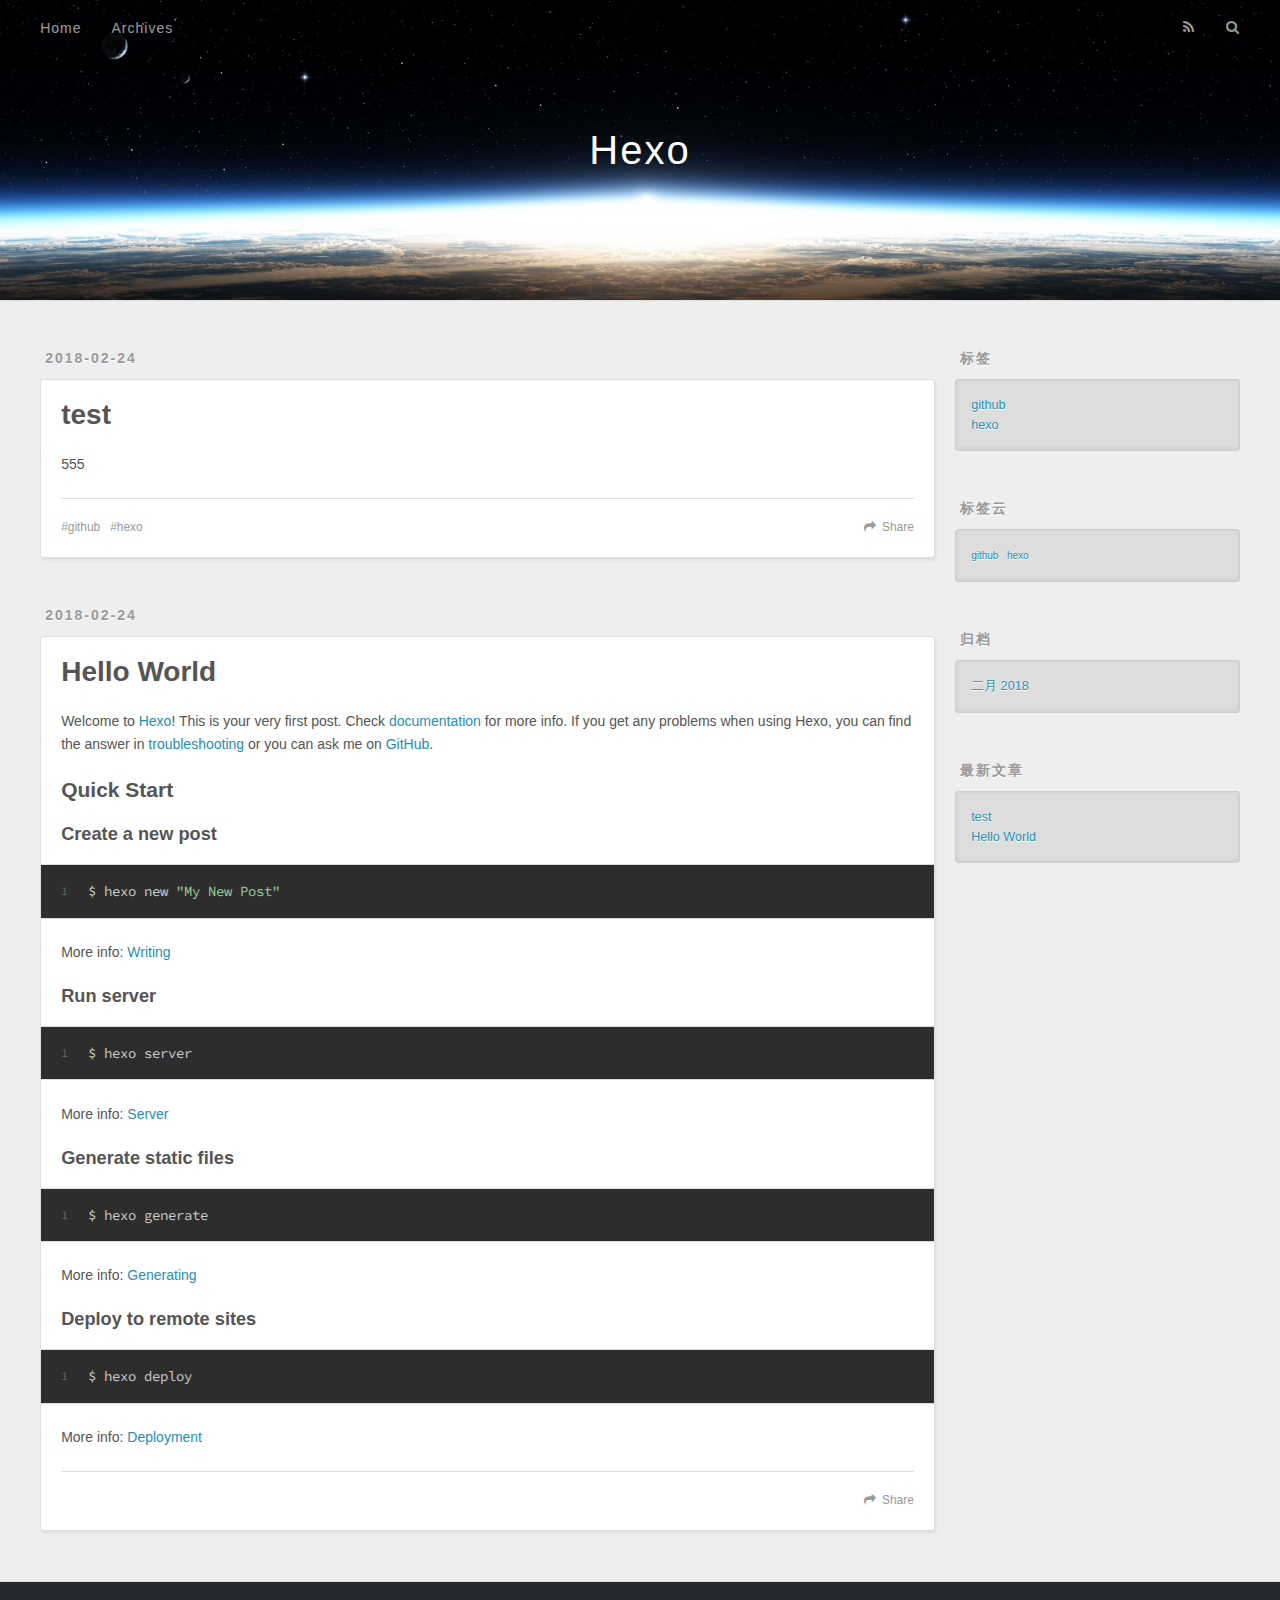
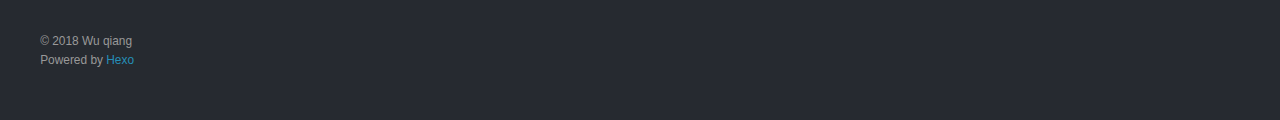
==== index.html @ 6f3f3015 "Site updated: 2018-02-26 10:10:07" ====
<!DOCTYPE html>
<html>
<head>
  <meta charset="utf-8">
  

  
  <title>Hexo</title>
  <meta name="viewport" content="width=device-width, initial-scale=1, maximum-scale=1">
  <meta property="og:type" content="website">
<meta property="og:title" content="Hexo">
<meta property="og:url" content="http://yoursite.com/index.html">
<meta property="og:site_name" content="Hexo">
<meta property="og:locale" content="zh-CN">
<meta name="twitter:card" content="summary">
<meta name="twitter:title" content="Hexo">
  
    <link rel="alternate" href="/atom.xml" title="Hexo" type="application/atom+xml">
  
  
    <link rel="icon" href="/favicon.png">
  
  
    <link href="//fonts.googleapis.com/css?family=Source+Code+Pro" rel="stylesheet" type="text/css">
  
  <link rel="stylesheet" href="/css/style.css">
</head>

<body>
  <div id="container">
    <div id="wrap">
      <header id="header">
  <div id="banner"></div>
  <div id="header-outer" class="outer">
    <div id="header-title" class="inner">
      <h1 id="logo-wrap">
        <a href="/" id="logo">Hexo</a>
      </h1>
      
    </div>
    <div id="header-inner" class="inner">
      <nav id="main-nav">
        <a id="main-nav-toggle" class="nav-icon"></a>
        
          <a class="main-nav-link" href="/">Home</a>
        
          <a class="main-nav-link" href="/archives">Archives</a>
        
      </nav>
      <nav id="sub-nav">
        
          <a id="nav-rss-link" class="nav-icon" href="/atom.xml" title="RSS Feed"></a>
        
        <a id="nav-search-btn" class="nav-icon" title="搜索"></a>
      </nav>
      <div id="search-form-wrap">
        <form action="//google.com/search" method="get" accept-charset="UTF-8" class="search-form"><input type="search" name="q" class="search-form-input" placeholder="Search"><button type="submit" class="search-form-submit">&#xF002;</button><input type="hidden" name="sitesearch" value="http://yoursite.com"></form>
      </div>
    </div>
  </div>
</header>
      <div class="outer">
        <section id="main">
  
    <article id="post-test" class="article article-type-post" itemscope itemprop="blogPost">
  <div class="article-meta">
    <a href="/2018/02/24/test/" class="article-date">
  <time datetime="2018-02-24T09:45:23.000Z" itemprop="datePublished">2018-02-24</time>
</a>
    
  </div>
  <div class="article-inner">
    
    
      <header class="article-header">
        
  
    <h1 itemprop="name">
      <a class="article-title" href="/2018/02/24/test/">test</a>
    </h1>
  

      </header>
    
    <div class="article-entry" itemprop="articleBody">
      
        <p>555</p>

      
    </div>
    <footer class="article-footer">
      <a data-url="http://yoursite.com/2018/02/24/test/" data-id="cje3l4twj0000wguk5m5tinfo" class="article-share-link">Share</a>
      
      
  <ul class="article-tag-list"><li class="article-tag-list-item"><a class="article-tag-list-link" href="/tags/github/">github</a></li><li class="article-tag-list-item"><a class="article-tag-list-link" href="/tags/hexo/">hexo</a></li></ul>

    </footer>
  </div>
  
</article>


  
    <article id="post-hello-world" class="article article-type-post" itemscope itemprop="blogPost">
  <div class="article-meta">
    <a href="/2018/02/24/hello-world/" class="article-date">
  <time datetime="2018-02-24T09:11:21.927Z" itemprop="datePublished">2018-02-24</time>
</a>
    
  </div>
  <div class="article-inner">
    
    
      <header class="article-header">
        
  
    <h1 itemprop="name">
      <a class="article-title" href="/2018/02/24/hello-world/">Hello World</a>
    </h1>
  

      </header>
    
    <div class="article-entry" itemprop="articleBody">
      
        <p>Welcome to <a href="https://hexo.io/" target="_blank" rel="noopener">Hexo</a>! This is your very first post. Check <a href="https://hexo.io/docs/" target="_blank" rel="noopener">documentation</a> for more info. If you get any problems when using Hexo, you can find the answer in <a href="https://hexo.io/docs/troubleshooting.html" target="_blank" rel="noopener">troubleshooting</a> or you can ask me on <a href="https://github.com/hexojs/hexo/issues" target="_blank" rel="noopener">GitHub</a>.</p>
<h2 id="Quick-Start"><a href="#Quick-Start" class="headerlink" title="Quick Start"></a>Quick Start</h2><h3 id="Create-a-new-post"><a href="#Create-a-new-post" class="headerlink" title="Create a new post"></a>Create a new post</h3><figure class="highlight bash"><table><tr><td class="gutter"><pre><span class="line">1</span><br></pre></td><td class="code"><pre><span class="line">$ hexo new <span class="string">"My New Post"</span></span><br></pre></td></tr></table></figure>
<p>More info: <a href="https://hexo.io/docs/writing.html" target="_blank" rel="noopener">Writing</a></p>
<h3 id="Run-server"><a href="#Run-server" class="headerlink" title="Run server"></a>Run server</h3><figure class="highlight bash"><table><tr><td class="gutter"><pre><span class="line">1</span><br></pre></td><td class="code"><pre><span class="line">$ hexo server</span><br></pre></td></tr></table></figure>
<p>More info: <a href="https://hexo.io/docs/server.html" target="_blank" rel="noopener">Server</a></p>
<h3 id="Generate-static-files"><a href="#Generate-static-files" class="headerlink" title="Generate static files"></a>Generate static files</h3><figure class="highlight bash"><table><tr><td class="gutter"><pre><span class="line">1</span><br></pre></td><td class="code"><pre><span class="line">$ hexo generate</span><br></pre></td></tr></table></figure>
<p>More info: <a href="https://hexo.io/docs/generating.html" target="_blank" rel="noopener">Generating</a></p>
<h3 id="Deploy-to-remote-sites"><a href="#Deploy-to-remote-sites" class="headerlink" title="Deploy to remote sites"></a>Deploy to remote sites</h3><figure class="highlight bash"><table><tr><td class="gutter"><pre><span class="line">1</span><br></pre></td><td class="code"><pre><span class="line">$ hexo deploy</span><br></pre></td></tr></table></figure>
<p>More info: <a href="https://hexo.io/docs/deployment.html" target="_blank" rel="noopener">Deployment</a></p>

      
    </div>
    <footer class="article-footer">
      <a data-url="http://yoursite.com/2018/02/24/hello-world/" data-id="cje3l4u100005wgukgxq02afs" class="article-share-link">Share</a>
      
      
    </footer>
  </div>
  
</article>


  


</section>
        
          <aside id="sidebar">
  
    

  
    
  <div class="widget-wrap">
    <h3 class="widget-title">标签</h3>
    <div class="widget">
      <ul class="tag-list"><li class="tag-list-item"><a class="tag-list-link" href="/tags/github/">github</a></li><li class="tag-list-item"><a class="tag-list-link" href="/tags/hexo/">hexo</a></li></ul>
    </div>
  </div>


  
    
  <div class="widget-wrap">
    <h3 class="widget-title">标签云</h3>
    <div class="widget tagcloud">
      <a href="/tags/github/" style="font-size: 10px;">github</a> <a href="/tags/hexo/" style="font-size: 10px;">hexo</a>
    </div>
  </div>

  
    
  <div class="widget-wrap">
    <h3 class="widget-title">归档</h3>
    <div class="widget">
      <ul class="archive-list"><li class="archive-list-item"><a class="archive-list-link" href="/archives/2018/02/">二月 2018</a></li></ul>
    </div>
  </div>


  
    
  <div class="widget-wrap">
    <h3 class="widget-title">最新文章</h3>
    <div class="widget">
      <ul>
        
          <li>
            <a href="/2018/02/24/test/">test</a>
          </li>
        
          <li>
            <a href="/2018/02/24/hello-world/">Hello World</a>
          </li>
        
      </ul>
    </div>
  </div>

  
</aside>
        
      </div>
      <footer id="footer">
  
  <div class="outer">
    <div id="footer-info" class="inner">
      &copy; 2018 Wu qiang<br>
      Powered by <a href="http://hexo.io/" target="_blank">Hexo</a>
    </div>
  </div>
</footer>
    </div>
    <nav id="mobile-nav">
  
    <a href="/" class="mobile-nav-link">Home</a>
  
    <a href="/archives" class="mobile-nav-link">Archives</a>
  
</nav>
    

<script src="//ajax.googleapis.com/ajax/libs/jquery/2.0.3/jquery.min.js"></script>


  <link rel="stylesheet" href="/fancybox/jquery.fancybox.css">
  <script src="/fancybox/jquery.fancybox.pack.js"></script>


<script src="/js/script.js"></script>



  </div>
</body>
</html>
---- css/style.css ----
body {
  width: 100%;
}
body:before,
body:after {
  content: "";
  display: table;
}
body:after {
  clear: both;
}
html,
body,
div,
span,
applet,
object,
iframe,
h1,
h2,
h3,
h4,
h5,
h6,
p,
blockquote,
pre,
a,
abbr,
acronym,
address,
big,
cite,
code,
del,
dfn,
em,
img,
ins,
kbd,
q,
s,
samp,
small,
strike,
strong,
sub,
sup,
tt,
var,
dl,
dt,
dd,
ol,
ul,
li,
fieldset,
form,
label,
legend,
table,
caption,
tbody,
tfoot,
thead,
tr,
th,
td {
  margin: 0;
  padding: 0;
  border: 0;
  outline: 0;
  font-weight: inherit;
  font-style: inherit;
  font-family: inherit;
  font-size: 100%;
  vertical-align: baseline;
}
body {
  line-height: 1;
  color: #000;
  background: #fff;
}
ol,
ul {
  list-style: none;
}
table {
  border-collapse: separate;
  border-spacing: 0;
  vertical-align: middle;
}
caption,
th,
td {
  text-align: left;
  font-weight: normal;
  vertical-align: middle;
}
a img {
  border: none;
}
input,
button {
  margin: 0;
  padding: 0;
}
input::-moz-focus-inner,
button::-moz-focus-inner {
  border: 0;
  padding: 0;
}
@font-face {
  font-family: FontAwesome;
  font-style: normal;
  font-weight: normal;
  src: url("fonts/fontawesome-webfont.eot?v=#4.0.3");
  src: url("fonts/fontawesome-webfont.eot?#iefix&v=#4.0.3") format("embedded-opentype"), url("fonts/fontawesome-webfont.woff?v=#4.0.3") format("woff"), url("fonts/fontawesome-webfont.ttf?v=#4.0.3") format("truetype"), url("fonts/fontawesome-webfont.svg#fontawesomeregular?v=#4.0.3") format("svg");
}
html,
body,
#container {
  height: 100%;
}
body {
  background: #eee;
  font: 14px -apple-system, BlinkMacSystemFont, "Segoe UI", "Roboto", "Oxygen", "Ubuntu", "Cantarell", "Fira Sans", "Droid Sans", "Helvetica Neue", sans-serif;
  -webkit-text-size-adjust: 100%;
}
.outer {
  max-width: 1220px;
  margin: 0 auto;
  padding: 0 20px;
}
.outer:before,
.outer:after {
  content: "";
  display: table;
}
.outer:after {
  clear: both;
}
.inner {
  display: inline;
  float: left;
  width: 98.33333333333333%;
  margin: 0 0.833333333333333%;
}
.left,
.alignleft {
  float: left;
}
.right,
.alignright {
  float: right;
}
.clear {
  clear: both;
}
#container {
  position: relative;
}
.mobile-nav-on {
  overflow: hidden;
}
#wrap {
  height: 100%;
  width: 100%;
  position: absolute;
  top: 0;
  left: 0;
  -webkit-transition: 0.2s ease-out;
  -moz-transition: 0.2s ease-out;
  -ms-transition: 0.2s ease-out;
  transition: 0.2s ease-out;
  z-index: 1;
  background: #eee;
}
.mobile-nav-on #wrap {
  left: 280px;
}
@media screen and (min-width: 768px) {
  #main {
    display: inline;
    float: left;
    width: 73.33333333333333%;
    margin: 0 0.833333333333333%;
  }
}
.article-date,
.article-category-link,
.archive-year,
.widget-title {
  text-decoration: none;
  text-transform: uppercase;
  letter-spacing: 2px;
  color: #999;
  margin-bottom: 1em;
  margin-left: 5px;
  line-height: 1em;
  text-shadow: 0 1px #fff;
  font-weight: bold;
}
.article-inner,
.archive-article-inner {
  background: #fff;
  -webkit-box-shadow: 1px 2px 3px #ddd;
  box-shadow: 1px 2px 3px #ddd;
  border: 1px solid #ddd;
  border-radius: 3px;
}
.article-entry h1,
.widget h1 {
  font-size: 2em;
}
.article-entry h2,
.widget h2 {
  font-size: 1.5em;
}
.article-entry h3,
.widget h3 {
  font-size: 1.3em;
}
.article-entry h4,
.widget h4 {
  font-size: 1.2em;
}
.article-entry h5,
.widget h5 {
  font-size: 1em;
}
.article-entry h6,
.widget h6 {
  font-size: 1em;
  color: #999;
}
.article-entry hr,
.widget hr {
  border: 1px dashed #ddd;
}
.article-entry strong,
.widget strong {
  font-weight: bold;
}
.article-entry em,
.widget em,
.article-entry cite,
.widget cite {
  font-style: italic;
}
.article-entry sup,
.widget sup,
.article-entry sub,
.widget sub {
  font-size: 0.75em;
  line-height: 0;
  position: relative;
  vertical-align: baseline;
}
.article-entry sup,
.widget sup {
  top: -0.5em;
}
.article-entry sub,
.widget sub {
  bottom: -0.2em;
}
.article-entry small,
.widget small {
  font-size: 0.85em;
}
.article-entry acronym,
.widget acronym,
.article-entry abbr,
.widget abbr {
  border-bottom: 1px dotted;
}
.article-entry ul,
.widget ul,
.article-entry ol,
.widget ol,
.article-entry dl,
.widget dl {
  margin: 0 20px;
  line-height: 1.6em;
}
.article-entry ul ul,
.widget ul ul,
.article-entry ol ul,
.widget ol ul,
.article-entry ul ol,
.widget ul ol,
.article-entry ol ol,
.widget ol ol {
  margin-top: 0;
  margin-bottom: 0;
}
.article-entry ul,
.widget ul {
  list-style: disc;
}
.article-entry ol,
.widget ol {
  list-style: decimal;
}
.article-entry dt,
.widget dt {
  font-weight: bold;
}
#header {
  height: 300px;
  position: relative;
  border-bottom: 1px solid #ddd;
}
#header:before,
#header:after {
  content: "";
  position: absolute;
  left: 0;
  right: 0;
  height: 40px;
}
#header:before {
  top: 0;
  background: -webkit-linear-gradient(rgba(0,0,0,0.2), transparent);
  background: -moz-linear-gradient(rgba(0,0,0,0.2), transparent);
  background: -ms-linear-gradient(rgba(0,0,0,0.2), transparent);
  background: linear-gradient(rgba(0,0,0,0.2), transparent);
}
#header:after {
  bottom: 0;
  background: -webkit-linear-gradient(transparent, rgba(0,0,0,0.2));
  background: -moz-linear-gradient(transparent, rgba(0,0,0,0.2));
  background: -ms-linear-gradient(transparent, rgba(0,0,0,0.2));
  background: linear-gradient(transparent, rgba(0,0,0,0.2));
}
#header-outer {
  height: 100%;
  position: relative;
}
#header-inner {
  position: relative;
  overflow: hidden;
}
#banner {
  position: absolute;
  top: 0;
  left: 0;
  width: 100%;
  height: 100%;
  background: url("images/banner.jpg") center #000;
  -webkit-background-size: cover;
  -moz-background-size: cover;
  background-size: cover;
  z-index: -1;
}
#header-title {
  text-align: center;
  height: 40px;
  position: absolute;
  top: 50%;
  left: 0;
  margin-top: -20px;
}
#logo,
#subtitle {
  text-decoration: none;
  color: #fff;
  font-weight: 300;
  text-shadow: 0 1px 4px rgba(0,0,0,0.3);
}
#logo {
  font-size: 40px;
  line-height: 40px;
  letter-spacing: 2px;
}
#subtitle {
  font-size: 16px;
  line-height: 16px;
  letter-spacing: 1px;
}
#subtitle-wrap {
  margin-top: 16px;
}
#main-nav {
  float: left;
  margin-left: -15px;
}
.nav-icon,
.main-nav-link {
  float: left;
  color: #fff;
  opacity: 0.6;
  text-decoration: none;
  text-shadow: 0 1px rgba(0,0,0,0.2);
  -webkit-transition: opacity 0.2s;
  -moz-transition: opacity 0.2s;
  -ms-transition: opacity 0.2s;
  transition: opacity 0.2s;
  display: block;
  padding: 20px 15px;
}
.nav-icon:hover,
.main-nav-link:hover {
  opacity: 1;
}
.nav-icon {
  font-family: FontAwesome;
  text-align: center;
  font-size: 14px;
  width: 14px;
  height: 14px;
  padding: 20px 15px;
  position: relative;
  cursor: pointer;
}
.main-nav-link {
  font-weight: 300;
  letter-spacing: 1px;
}
@media screen and (max-width: 479px) {
  .main-nav-link {
    display: none;
  }
}
#main-nav-toggle {
  display: none;
}
#main-nav-toggle:before {
  content: "\f0c9";
}
@media screen and (max-width: 479px) {
  #main-nav-toggle {
    display: block;
  }
}
#sub-nav {
  float: right;
  margin-right: -15px;
}
#nav-rss-link:before {
  content: "\f09e";
}
#nav-search-btn:before {
  content: "\f002";
}
#search-form-wrap {
  position: absolute;
  top: 15px;
  width: 150px;
  height: 30px;
  right: -150px;
  opacity: 0;
  -webkit-transition: 0.2s ease-out;
  -moz-transition: 0.2s ease-out;
  -ms-transition: 0.2s ease-out;
  transition: 0.2s ease-out;
}
#search-form-wrap.on {
  opacity: 1;
  right: 0;
}
@media screen and (max-width: 479px) {
  #search-form-wrap {
    width: 100%;
    right: -100%;
  }
}
.search-form {
  position: absolute;
  top: 0;
  left: 0;
  right: 0;
  background: #fff;
  padding: 5px 15px;
  border-radius: 15px;
  -webkit-box-shadow: 0 0 10px rgba(0,0,0,0.3);
  box-shadow: 0 0 10px rgba(0,0,0,0.3);
}
.search-form-input {
  border: none;
  background: none;
  color: #555;
  width: 100%;
  font: 13px -apple-system, BlinkMacSystemFont, "Segoe UI", "Roboto", "Oxygen", "Ubuntu", "Cantarell", "Fira Sans", "Droid Sans", "Helvetica Neue", sans-serif;
  outline: none;
}
.search-form-input::-webkit-search-results-decoration,
.search-form-input::-webkit-search-cancel-button {
  -webkit-appearance: none;
}
.search-form-submit {
  position: absolute;
  top: 50%;
  right: 10px;
  margin-top: -7px;
  font: 13px FontAwesome;
  border: none;
  background: none;
  color: #bbb;
  cursor: pointer;
}
.search-form-submit:hover,
.search-form-submit:focus {
  color: #777;
}
.article {
  margin: 50px 0;
}
.article-inner {
  overflow: hidden;
}
.article-meta:before,
.article-meta:after {
  content: "";
  display: table;
}
.article-meta:after {
  clear: both;
}
.article-date {
  float: left;
}
.article-category {
  float: left;
  line-height: 1em;
  color: #ccc;
  text-shadow: 0 1px #fff;
  margin-left: 8px;
}
.article-category:before {
  content: "\2022";
}
.article-category-link {
  margin: 0 12px 1em;
}
.article-header {
  padding: 20px 20px 0;
}
.article-title {
  text-decoration: none;
  font-size: 2em;
  font-weight: bold;
  color: #555;
  line-height: 1.1em;
  -webkit-transition: color 0.2s;
  -moz-transition: color 0.2s;
  -ms-transition: color 0.2s;
  transition: color 0.2s;
}
a.article-title:hover {
  color: #258fb8;
}
.article-entry {
  color: #555;
  padding: 0 20px;
}
.article-entry:before,
.article-entry:after {
  content: "";
  display: table;
}
.article-entry:after {
  clear: both;
}
.article-entry p,
.article-entry table {
  line-height: 1.6em;
  margin: 1.6em 0;
}
.article-entry h1,
.article-entry h2,
.article-entry h3,
.article-entry h4,
.article-entry h5,
.article-entry h6 {
  font-weight: bold;
}
.article-entry h1,
.article-entry h2,
.article-entry h3,
.article-entry h4,
.article-entry h5,
.article-entry h6 {
  line-height: 1.1em;
  margin: 1.1em 0;
}
.article-entry a {
  color: #258fb8;
  text-decoration: none;
}
.article-entry a:hover {
  text-decoration: underline;
}
.article-entry ul,
.article-entry ol,
.article-entry dl {
  margin-top: 1.6em;
  margin-bottom: 1.6em;
}
.article-entry img,
.article-entry video {
  max-width: 100%;
  height: auto;
  display: block;
  margin: auto;
}
.article-entry iframe {
  border: none;
}
.article-entry table {
  width: 100%;
  border-collapse: collapse;
  border-spacing: 0;
}
.article-entry th {
  font-weight: bold;
  border-bottom: 3px solid #ddd;
  padding-bottom: 0.5em;
}
.article-entry td {
  border-bottom: 1px solid #ddd;
  padding: 10px 0;
}
.article-entry blockquote {
  font-family: Georgia, "Times New Roman", serif;
  font-size: 1.4em;
  margin: 1.6em 20px;
  text-align: center;
}
.article-entry blockquote footer {
  font-size: 14px;
  margin: 1.6em 0;
  font-family: -apple-system, BlinkMacSystemFont, "Segoe UI", "Roboto", "Oxygen", "Ubuntu", "Cantarell", "Fira Sans", "Droid Sans", "Helvetica Neue", sans-serif;
}
.article-entry blockquote footer cite:before {
  content: "—";
  padding: 0 0.5em;
}
.article-entry .pullquote {
  text-align: left;
  width: 45%;
  margin: 0;
}
.article-entry .pullquote.left {
  margin-left: 0.5em;
  margin-right: 1em;
}
.article-entry .pullquote.right {
  margin-right: 0.5em;
  margin-left: 1em;
}
.article-entry .caption {
  color: #999;
  display: block;
  font-size: 0.9em;
  margin-top: 0.5em;
  position: relative;
  text-align: center;
}
.article-entry .video-container {
  position: relative;
  padding-top: 56.25%;
  height: 0;
  overflow: hidden;
}
.article-entry .video-container iframe,
.article-entry .video-container object,
.article-entry .video-container embed {
  position: absolute;
  top: 0;
  left: 0;
  width: 100%;
  height: 100%;
  margin-top: 0;
}
.article-more-link a {
  display: inline-block;
  line-height: 1em;
  padding: 6px 15px;
  border-radius: 15px;
  background: #eee;
  color: #999;
  text-shadow: 0 1px #fff;
  text-decoration: none;
}
.article-more-link a:hover {
  background: #258fb8;
  color: #fff;
  text-decoration: none;
  text-shadow: 0 1px #1e7293;
}
.article-footer {
  font-size: 0.85em;
  line-height: 1.6em;
  border-top: 1px solid #ddd;
  padding-top: 1.6em;
  margin: 0 20px 20px;
}
.article-footer:before,
.article-footer:after {
  content: "";
  display: table;
}
.article-footer:after {
  clear: both;
}
.article-footer a {
  color: #999;
  text-decoration: none;
}
.article-footer a:hover {
  color: #555;
}
.article-tag-list-item {
  float: left;
  margin-right: 10px;
}
.article-tag-list-link:before {
  content: "#";
}
.article-comment-link {
  float: right;
}
.article-comment-link:before {
  content: "\f075";
  font-family: FontAwesome;
  padding-right: 8px;
}
.article-share-link {
  cursor: pointer;
  float: right;
  margin-left: 20px;
}
.article-share-link:before {
  content: "\f064";
  font-family: FontAwesome;
  padding-right: 6px;
}
#article-nav {
  position: relative;
}
#article-nav:before,
#article-nav:after {
  content: "";
  display: table;
}
#article-nav:after {
  clear: both;
}
@media screen and (min-width: 768px) {
  #article-nav {
    margin: 50px 0;
  }
  #article-nav:before {
    width: 8px;
    height: 8px;
    position: absolute;
    top: 50%;
    left: 50%;
    margin-top: -4px;
    margin-left: -4px;
    content: "";
    border-radius: 50%;
    background: #ddd;
    -webkit-box-shadow: 0 1px 2px #fff;
    box-shadow: 0 1px 2px #fff;
  }
}
.article-nav-link-wrap {
  text-decoration: none;
  text-shadow: 0 1px #fff;
  color: #999;
  -webkit-box-sizing: border-box;
  -moz-box-sizing: border-box;
  box-sizing: border-box;
  margin-top: 50px;
  text-align: center;
  display: block;
}
.article-nav-link-wrap:hover {
  color: #555;
}
@media screen and (min-width: 768px) {
  .article-nav-link-wrap {
    width: 50%;
    margin-top: 0;
  }
}
@media screen and (min-width: 768px) {
  #article-nav-newer {
    float: left;
    text-align: right;
    padding-right: 20px;
  }
}
@media screen and (min-width: 768px) {
  #article-nav-older {
    float: right;
    text-align: left;
    padding-left: 20px;
  }
}
.article-nav-caption {
  text-transform: uppercase;
  letter-spacing: 2px;
  color: #ddd;
  line-height: 1em;
  font-weight: bold;
}
#article-nav-newer .article-nav-caption {
  margin-right: -2px;
}
.article-nav-title {
  font-size: 0.85em;
  line-height: 1.6em;
  margin-top: 0.5em;
}
.article-share-box {
  position: absolute;
  display: none;
  background: #fff;
  -webkit-box-shadow: 1px 2px 10px rgba(0,0,0,0.2);
  box-shadow: 1px 2px 10px rgba(0,0,0,0.2);
  border-radius: 3px;
  margin-left: -145px;
  overflow: hidden;
  z-index: 1;
}
.article-share-box.on {
  display: block;
}
.article-share-input {
  width: 100%;
  background: none;
  -webkit-box-sizing: border-box;
  -moz-box-sizing: border-box;
  box-sizing: border-box;
  font: 14px -apple-system, BlinkMacSystemFont, "Segoe UI", "Roboto", "Oxygen", "Ubuntu", "Cantarell", "Fira Sans", "Droid Sans", "Helvetica Neue", sans-serif;
  padding: 0 15px;
  color: #555;
  outline: none;
  border: 1px solid #ddd;
  border-radius: 3px 3px 0 0;
  height: 36px;
  line-height: 36px;
}
.article-share-links {
  background: #eee;
}
.article-share-links:before,
.article-share-links:after {
  content: "";
  display: table;
}
.article-share-links:after {
  clear: both;
}
.article-share-twitter,
.article-share-facebook,
.article-share-pinterest,
.article-share-google {
  width: 50px;
  height: 36px;
  display: block;
  float: left;
  position: relative;
  color: #999;
  text-shadow: 0 1px #fff;
}
.article-share-twitter:before,
.article-share-facebook:before,
.article-share-pinterest:before,
.article-share-google:before {
  font-size: 20px;
  font-family: FontAwesome;
  width: 20px;
  height: 20px;
  position: absolute;
  top: 50%;
  left: 50%;
  margin-top: -10px;
  margin-left: -10px;
  text-align: center;
}
.article-share-twitter:hover,
.article-share-facebook:hover,
.article-share-pinterest:hover,
.article-share-google:hover {
  color: #fff;
}
.article-share-twitter:before {
  content: "\f099";
}
.article-share-twitter:hover {
  background: #00aced;
  text-shadow: 0 1px #008abe;
}
.article-share-facebook:before {
  content: "\f09a";
}
.article-share-facebook:hover {
  background: #3b5998;
  text-shadow: 0 1px #2f477a;
}
.article-share-pinterest:before {
  content: "\f0d2";
}
.article-share-pinterest:hover {
  background: #cb2027;
  text-shadow: 0 1px #a21a1f;
}
.article-share-google:before {
  content: "\f0d5";
}
.article-share-google:hover {
  background: #dd4b39;
  text-shadow: 0 1px #be3221;
}
.article-gallery {
  background: #000;
  position: relative;
}
.article-gallery-photos {
  position: relative;
  overflow: hidden;
}
.article-gallery-img {
  display: none;
  max-width: 100%;
}
.article-gallery-img:first-child {
  display: block;
}
.article-gallery-img.loaded {
  position: absolute;
  display: block;
}
.article-gallery-img img {
  display: block;
  max-width: 100%;
  margin: 0 auto;
}
#comments {
  background: #fff;
  -webkit-box-shadow: 1px 2px 3px #ddd;
  box-shadow: 1px 2px 3px #ddd;
  padding: 20px;
  border: 1px solid #ddd;
  border-radius: 3px;
  margin: 50px 0;
}
#comments a {
  color: #258fb8;
}
.archives-wrap {
  margin: 50px 0;
}
.archives:before,
.archives:after {
  content: "";
  display: table;
}
.archives:after {
  clear: both;
}
.archive-year-wrap {
  margin-bottom: 1em;
}
.archives {
  -webkit-column-gap: 10px;
  -moz-column-gap: 10px;
  column-gap: 10px;
}
@media screen and (min-width: 480px) and (max-width: 767px) {
  .archives {
    -webkit-column-count: 2;
    -moz-column-count: 2;
    column-count: 2;
  }
}
@media screen and (min-width: 768px) {
  .archives {
    -webkit-column-count: 3;
    -moz-column-count: 3;
    column-count: 3;
  }
}
.archive-article {
  -webkit-column-break-inside: avoid;
  page-break-inside: avoid;
  overflow: hidden;
  break-inside: avoid-column;
}
.archive-article-inner {
  padding: 10px;
  margin-bottom: 15px;
}
.archive-article-title {
  text-decoration: none;
  font-weight: bold;
  color: #555;
  -webkit-transition: color 0.2s;
  -moz-transition: color 0.2s;
  -ms-transition: color 0.2s;
  transition: color 0.2s;
  line-height: 1.6em;
}
.archive-article-title:hover {
  color: #258fb8;
}
.archive-article-footer {
  margin-top: 1em;
}
.archive-article-date {
  color: #999;
  text-decoration: none;
  font-size: 0.85em;
  line-height: 1em;
  margin-bottom: 0.5em;
  display: block;
}
#page-nav {
  margin: 50px auto;
  background: #fff;
  -webkit-box-shadow: 1px 2px 3px #ddd;
  box-shadow: 1px 2px 3px #ddd;
  border: 1px solid #ddd;
  border-radius: 3px;
  text-align: center;
  color: #999;
  overflow: hidden;
}
#page-nav:before,
#page-nav:after {
  content: "";
  display: table;
}
#page-nav:after {
  clear: both;
}
#page-nav a,
#page-nav span {
  padding: 10px 20px;
  line-height: 1;
  height: 2ex;
}
#page-nav a {
  color: #999;
  text-decoration: none;
}
#page-nav a:hover {
  background: #999;
  color: #fff;
}
#page-nav .prev {
  float: left;
}
#page-nav .next {
  float: right;
}
#page-nav .page-number {
  display: inline-block;
}
@media screen and (max-width: 479px) {
  #page-nav .page-number {
    display: none;
  }
}
#page-nav .current {
  color: #555;
  font-weight: bold;
}
#page-nav .space {
  color: #ddd;
}
#footer {
  background: #262a30;
  padding: 50px 0;
  border-top: 1px solid #ddd;
  color: #999;
}
#footer a {
  color: #258fb8;
  text-decoration: none;
}
#footer a:hover {
  text-decoration: underline;
}
#footer-info {
  line-height: 1.6em;
  font-size: 0.85em;
}
.article-entry pre,
.article-entry .highlight {
  background: #2d2d2d;
  margin: 0 -20px;
  padding: 15px 20px;
  border-style: solid;
  border-color: #ddd;
  border-width: 1px 0;
  overflow: auto;
  color: #ccc;
  line-height: 22.400000000000002px;
}
.article-entry .highlight .gutter pre,
.article-entry .gist .gist-file .gist-data .line-numbers {
  color: #666;
  font-size: 0.85em;
}
.article-entry pre,
.article-entry code {
  font-family: "Source Code Pro", Consolas, Monaco, Menlo, Consolas, monospace;
}
.article-entry code {
  background: #eee;
  text-shadow: 0 1px #fff;
  padding: 0 0.3em;
}
.article-entry pre code {
  background: none;
  text-shadow: none;
  padding: 0;
}
.article-entry .highlight pre {
  border: none;
  margin: 0;
  padding: 0;
}
.article-entry .highlight table {
  margin: 0;
  width: auto;
}
.article-entry .highlight td {
  border: none;
  padding: 0;
}
.article-entry .highlight figcaption {
  font-size: 0.85em;
  color: #999;
  line-height: 1em;
  margin-bottom: 1em;
}
.article-entry .highlight figcaption:before,
.article-entry .highlight figcaption:after {
  content: "";
  display: table;
}
.article-entry .highlight figcaption:after {
  clear: both;
}
.article-entry .highlight figcaption a {
  float: right;
}
.article-entry .highlight .gutter pre {
  text-align: right;
  padding-right: 20px;
}
.article-entry .highlight .line {
  height: 22.400000000000002px;
}
.article-entry .highlight .line.marked {
  background: #515151;
}
.article-entry .gist {
  margin: 0 -20px;
  border-style: solid;
  border-color: #ddd;
  border-width: 1px 0;
  background: #2d2d2d;
  padding: 15px 20px 15px 0;
}
.article-entry .gist .gist-file {
  border: none;
  font-family: "Source Code Pro", Consolas, Monaco, Menlo, Consolas, monospace;
  margin: 0;
}
.article-entry .gist .gist-file .gist-data {
  background: none;
  border: none;
}
.article-entry .gist .gist-file .gist-data .line-numbers {
  background: none;
  border: none;
  padding: 0 20px 0 0;
}
.article-entry .gist .gist-file .gist-data .line-data {
  padding: 0 !important;
}
.article-entry .gist .gist-file .highlight {
  margin: 0;
  padding: 0;
  border: none;
}
.article-entry .gist .gist-file .gist-meta {
  background: #2d2d2d;
  color: #999;
  font: 0.85em -apple-system, BlinkMacSystemFont, "Segoe UI", "Roboto", "Oxygen", "Ubuntu", "Cantarell", "Fira Sans", "Droid Sans", "Helvetica Neue", sans-serif;
  text-shadow: 0 0;
  padding: 0;
  margin-top: 1em;
  margin-left: 20px;
}
.article-entry .gist .gist-file .gist-meta a {
  color: #258fb8;
  font-weight: normal;
}
.article-entry .gist .gist-file .gist-meta a:hover {
  text-decoration: underline;
}
pre .comment,
pre .title {
  color: #999;
}
pre .variable,
pre .attribute,
pre .tag,
pre .regexp,
pre .ruby .constant,
pre .xml .tag .title,
pre .xml .pi,
pre .xml .doctype,
pre .html .doctype,
pre .css .id,
pre .css .class,
pre .css .pseudo {
  color: #f2777a;
}
pre .number,
pre .preprocessor,
pre .built_in,
pre .literal,
pre .params,
pre .constant {
  color: #f99157;
}
pre .class,
pre .ruby .class .title,
pre .css .rules .attribute {
  color: #9c9;
}
pre .string,
pre .value,
pre .inheritance,
pre .header,
pre .ruby .symbol,
pre .xml .cdata {
  color: #9c9;
}
pre .css .hexcolor {
  color: #6cc;
}
pre .function,
pre .python .decorator,
pre .python .title,
pre .ruby .function .title,
pre .ruby .title .keyword,
pre .perl .sub,
pre .javascript .title,
pre .coffeescript .title {
  color: #69c;
}
pre .keyword,
pre .javascript .function {
  color: #c9c;
}
@media screen and (max-width: 479px) {
  #mobile-nav {
    position: absolute;
    top: 0;
    left: 0;
    width: 280px;
    height: 100%;
    background: #191919;
    border-right: 1px solid #fff;
  }
}
@media screen and (max-width: 479px) {
  .mobile-nav-link {
    display: block;
    color: #999;
    text-decoration: none;
    padding: 15px 20px;
    font-weight: bold;
  }
  .mobile-nav-link:hover {
    color: #fff;
  }
}
@media screen and (min-width: 768px) {
  #sidebar {
    display: inline;
    float: left;
    width: 23.333333333333332%;
    margin: 0 0.833333333333333%;
  }
}
.widget-wrap {
  margin: 50px 0;
}
.widget {
  color: #777;
  text-shadow: 0 1px #fff;
  background: #ddd;
  -webkit-box-shadow: 0 -1px 4px #ccc inset;
  box-shadow: 0 -1px 4px #ccc inset;
  border: 1px solid #ccc;
  padding: 15px;
  border-radius: 3px;
}
.widget a {
  color: #258fb8;
  text-decoration: none;
}
.widget a:hover {
  text-decoration: underline;
}
.widget ul ul,
.widget ol ul,
.widget dl ul,
.widget ul ol,
.widget ol ol,
.widget dl ol,
.widget ul dl,
.widget ol dl,
.widget dl dl {
  margin-left: 15px;
  list-style: disc;
}
.widget {
  line-height: 1.6em;
  word-wrap: break-word;
  font-size: 0.9em;
}
.widget ul,
.widget ol {
  list-style: none;
  margin: 0;
}
.widget ul ul,
.widget ol ul,
.widget ul ol,
.widget ol ol {
  margin: 0 20px;
}
.widget ul ul,
.widget ol ul {
  list-style: disc;
}
.widget ul ol,
.widget ol ol {
  list-style: decimal;
}
.category-list-count,
.tag-list-count,
.archive-list-count {
  padding-left: 5px;
  color: #999;
  font-size: 0.85em;
}
.category-list-count:before,
.tag-list-count:before,
.archive-list-count:before {
  content: "(";
}
.category-list-count:after,
.tag-list-count:after,
.archive-list-count:after {
  content: ")";
}
.tagcloud a {
  margin-right: 5px;
  display: inline-block;
}
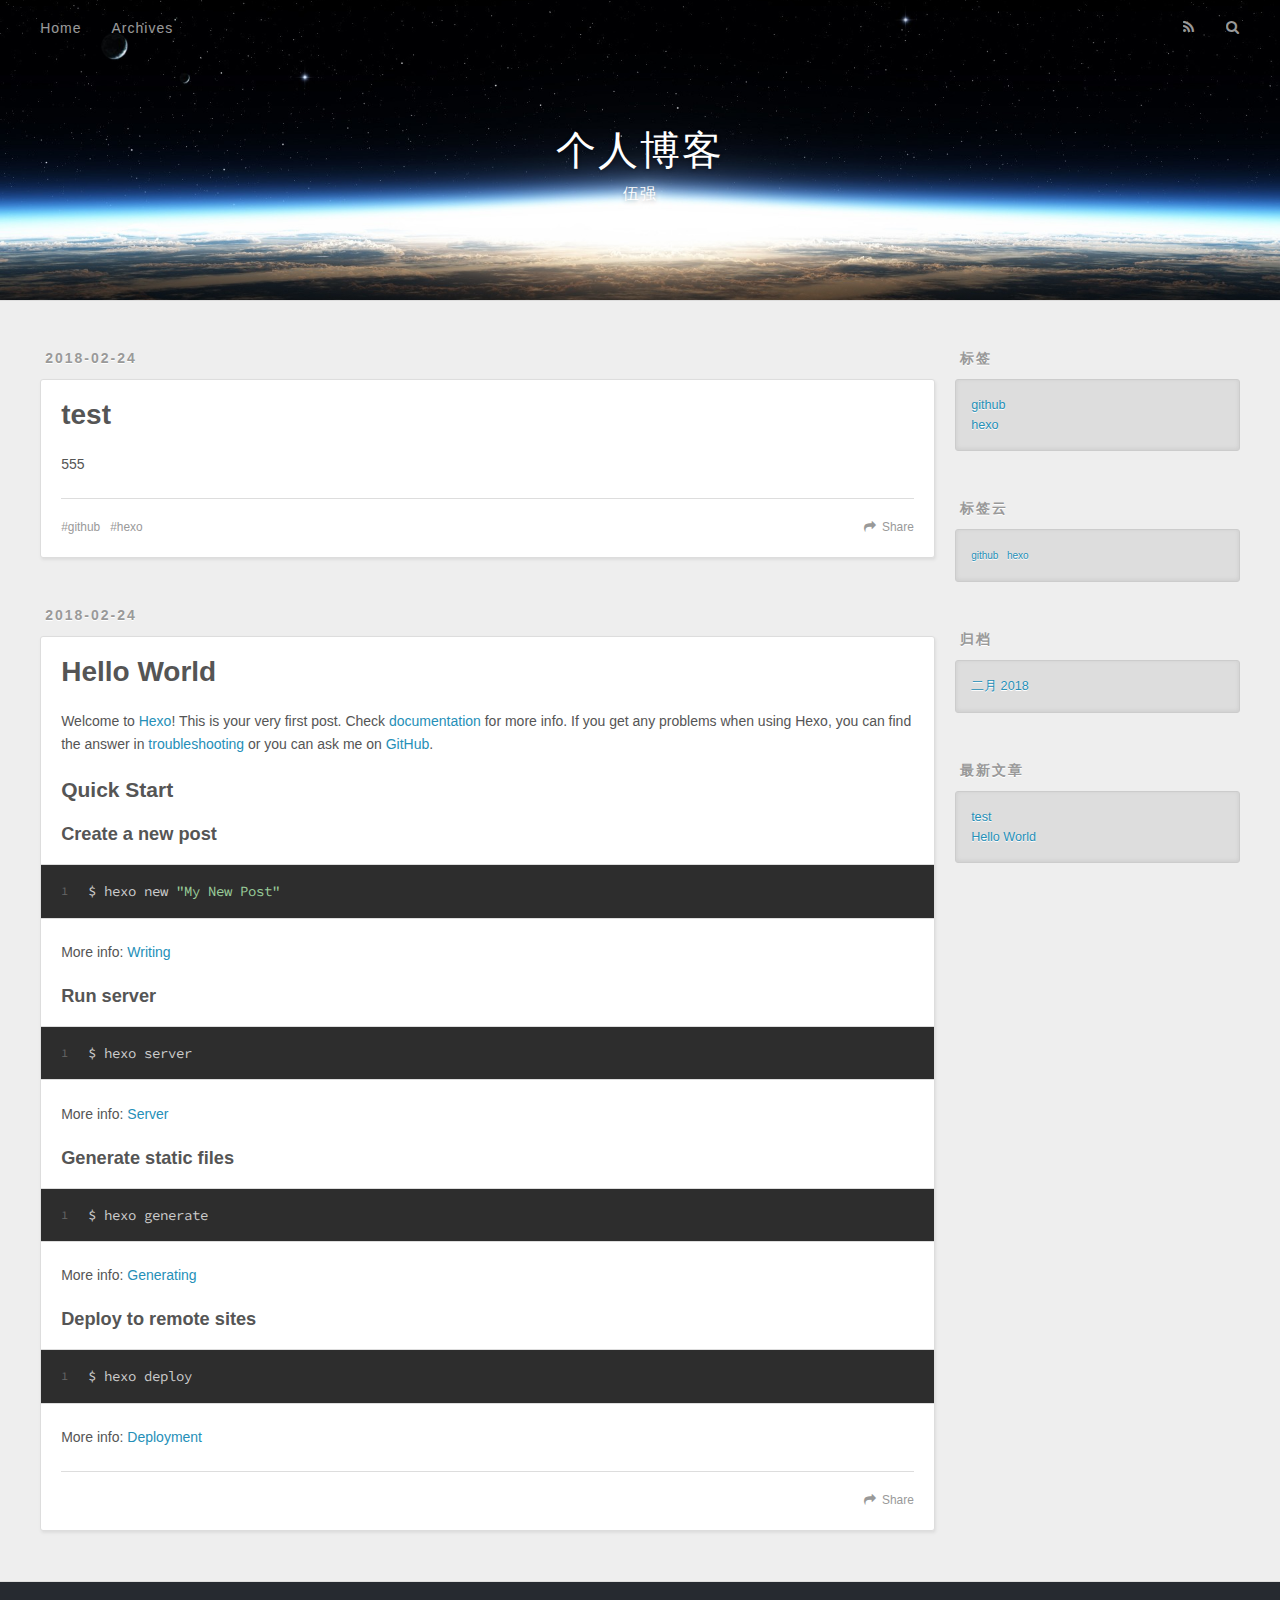
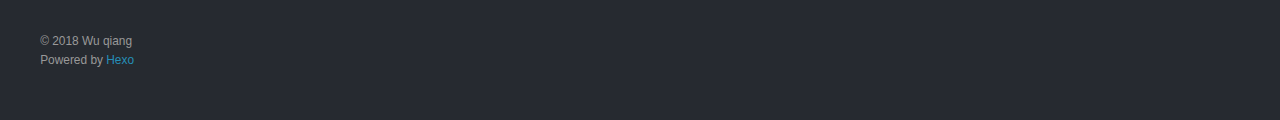
==== commit 78198ed5: "Site updated: 2018-02-26 11:12:58" ====
--- a/index.html
+++ b/index.html
@@ -5,17 +5,17 @@
   
 
   
-  <title>Hexo</title>
+  <title>个人博客</title>
   <meta name="viewport" content="width=device-width, initial-scale=1, maximum-scale=1">
   <meta property="og:type" content="website">
-<meta property="og:title" content="Hexo">
+<meta property="og:title" content="个人博客">
 <meta property="og:url" content="http://yoursite.com/index.html">
-<meta property="og:site_name" content="Hexo">
+<meta property="og:site_name" content="个人博客">
 <meta property="og:locale" content="zh-CN">
 <meta name="twitter:card" content="summary">
-<meta name="twitter:title" content="Hexo">
-  
-    <link rel="alternate" href="/atom.xml" title="Hexo" type="application/atom+xml">
+<meta name="twitter:title" content="个人博客">
+  
+    <link rel="alternate" href="/atom.xml" title="个人博客" type="application/atom+xml">
   
   
     <link rel="icon" href="/favicon.png">
@@ -34,8 +34,12 @@
   <div id="header-outer" class="outer">
     <div id="header-title" class="inner">
       <h1 id="logo-wrap">
-        <a href="/" id="logo">Hexo</a>
+        <a href="/" id="logo">个人博客</a>
       </h1>
+      
+        <h2 id="subtitle-wrap">
+          <a href="/" id="subtitle">伍强</a>
+        </h2>
       
     </div>
     <div id="header-inner" class="inner">
@@ -89,7 +93,7 @@
       
     </div>
     <footer class="article-footer">
-      <a data-url="http://yoursite.com/2018/02/24/test/" data-id="cje3l4twj0000wguk5m5tinfo" class="article-share-link">Share</a>
+      <a data-url="http://yoursite.com/2018/02/24/test/" data-id="cje3neg4q0001zwuk5rmpcqaw" class="article-share-link">Share</a>
       
       
   <ul class="article-tag-list"><li class="article-tag-list-item"><a class="article-tag-list-link" href="/tags/github/">github</a></li><li class="article-tag-list-item"><a class="article-tag-list-link" href="/tags/hexo/">hexo</a></li></ul>
@@ -136,7 +140,7 @@
       
     </div>
     <footer class="article-footer">
-      <a data-url="http://yoursite.com/2018/02/24/hello-world/" data-id="cje3l4u100005wgukgxq02afs" class="article-share-link">Share</a>
+      <a data-url="http://yoursite.com/2018/02/24/hello-world/" data-id="cje3neg4m0000zwuk1am5xro1" class="article-share-link">Share</a>
       
       
     </footer>
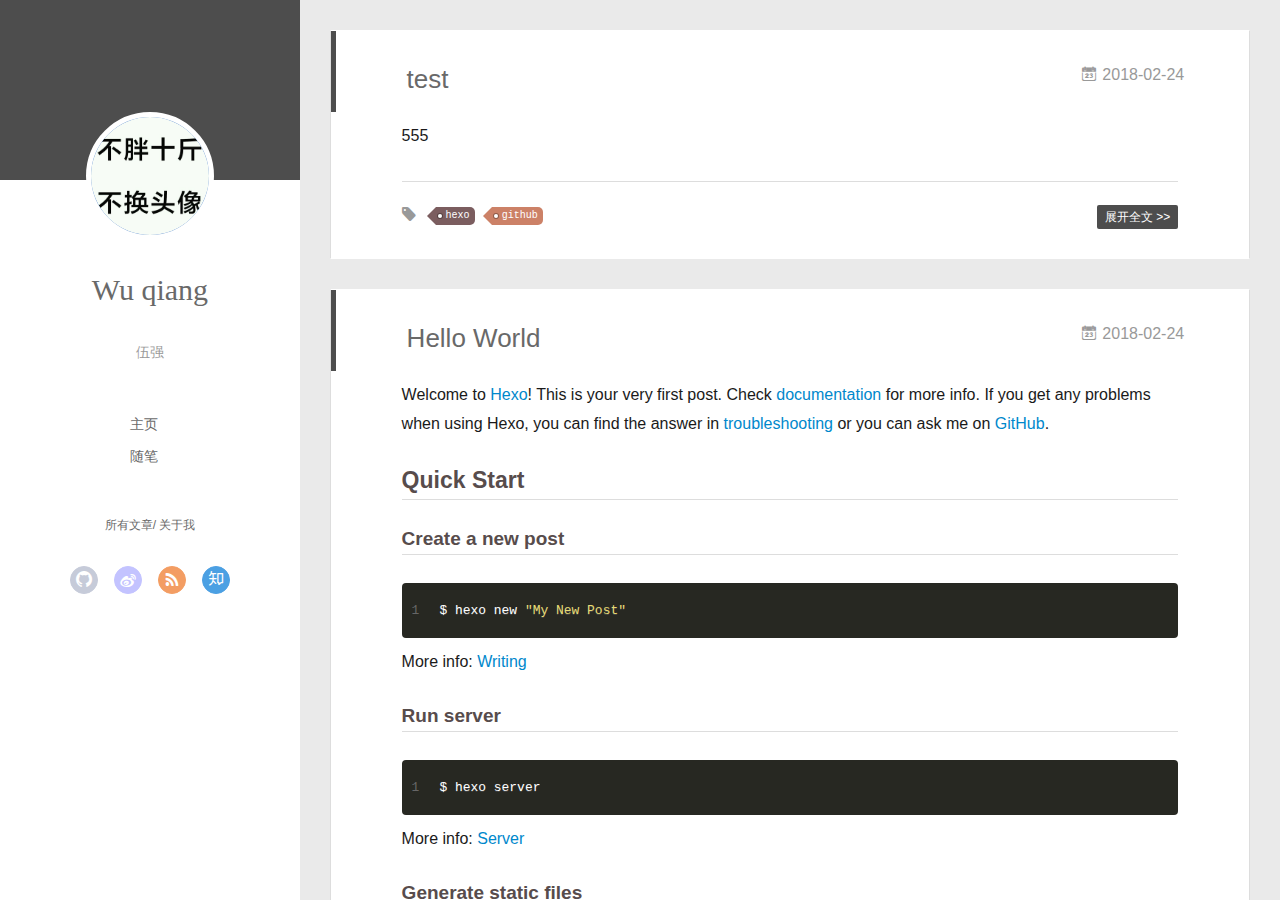
==== commit 63c3f3d0: "Site updated: 2018-02-26 17:04:49" ====
--- a/index.html
+++ b/index.html
@@ -3,78 +3,159 @@
 <head>
   <meta charset="utf-8">
   
-
-  
+  <meta name="renderer" content="webkit">
+  <meta http-equiv="X-UA-Compatible" content="IE=edge" >
+  <link rel="dns-prefetch" href="https://willwuu.github.io">
   <title>个人博客</title>
   <meta name="viewport" content="width=device-width, initial-scale=1, maximum-scale=1">
   <meta property="og:type" content="website">
 <meta property="og:title" content="个人博客">
-<meta property="og:url" content="http://yoursite.com/index.html">
+<meta property="og:url" content="https://willwuu.github.io/index.html">
 <meta property="og:site_name" content="个人博客">
 <meta property="og:locale" content="zh-CN">
 <meta name="twitter:card" content="summary">
 <meta name="twitter:title" content="个人博客">
   
-    <link rel="alternate" href="/atom.xml" title="个人博客" type="application/atom+xml">
+    <link rel="alternative" href="/atom.xml" title="个人博客" type="application/atom+xml">
   
   
     <link rel="icon" href="/favicon.png">
   
-  
-    <link href="//fonts.googleapis.com/css?family=Source+Code+Pro" rel="stylesheet" type="text/css">
-  
-  <link rel="stylesheet" href="/css/style.css">
+  <link rel="stylesheet" type="text/css" href="/./main.0cf68a.css">
+  <style type="text/css">
+  
+    #container.show {
+      background: linear-gradient(200deg,#a0cfe4,#e8c37e);
+    }
+  </style>
+  
+
+  
+
 </head>
 
 <body>
-  <div id="container">
-    <div id="wrap">
-      <header id="header">
-  <div id="banner"></div>
-  <div id="header-outer" class="outer">
-    <div id="header-title" class="inner">
-      <h1 id="logo-wrap">
-        <a href="/" id="logo">个人博客</a>
-      </h1>
-      
-        <h2 id="subtitle-wrap">
-          <a href="/" id="subtitle">伍强</a>
-        </h2>
-      
-    </div>
-    <div id="header-inner" class="inner">
-      <nav id="main-nav">
-        <a id="main-nav-toggle" class="nav-icon"></a>
-        
-          <a class="main-nav-link" href="/">Home</a>
-        
-          <a class="main-nav-link" href="/archives">Archives</a>
-        
-      </nav>
-      <nav id="sub-nav">
-        
-          <a id="nav-rss-link" class="nav-icon" href="/atom.xml" title="RSS Feed"></a>
-        
-        <a id="nav-search-btn" class="nav-icon" title="搜索"></a>
-      </nav>
-      <div id="search-form-wrap">
-        <form action="//google.com/search" method="get" accept-charset="UTF-8" class="search-form"><input type="search" name="q" class="search-form-input" placeholder="Search"><button type="submit" class="search-form-submit">&#xF002;</button><input type="hidden" name="sitesearch" value="http://yoursite.com"></form>
-      </div>
-    </div>
-  </div>
-</header>
-      <div class="outer">
-        <section id="main">
-  
-    <article id="post-test" class="article article-type-post" itemscope itemprop="blogPost">
-  <div class="article-meta">
-    <a href="/2018/02/24/test/" class="article-date">
-  <time datetime="2018-02-24T09:45:23.000Z" itemprop="datePublished">2018-02-24</time>
-</a>
-    
-  </div>
+  <div id="container" q-class="show:isCtnShow">
+    <canvas id="anm-canvas" class="anm-canvas"></canvas>
+    <div class="left-col" q-class="show:isShow">
+      
+<div class="overlay" style="background: #4d4d4d"></div>
+<div class="intrude-less">
+	<header id="header" class="inner">
+		<a href="/" class="profilepic">
+			<img src="/assets/img/avatar.jpg" class="js-avatar">
+		</a>
+		<hgroup>
+		  <h1 class="header-author"><a href="/">Wu qiang</a></h1>
+		</hgroup>
+		
+		<p class="header-subtitle">伍强</p>
+		
+
+		<nav class="header-menu">
+			<ul>
+			
+				<li><a href="/">主页</a></li>
+	        
+				<li><a href="/tags/随笔/">随笔</a></li>
+	        
+			</ul>
+		</nav>
+		<nav class="header-smart-menu">
+    		
+    			
+    			<a q-on="click: openSlider(e, 'innerArchive')" href="javascript:void(0)">所有文章</a>
+    			
+            
+    			
+            
+    			
+    			<a q-on="click: openSlider(e, 'aboutme')" href="javascript:void(0)">关于我</a>
+    			
+            
+		</nav>
+		<nav class="header-nav">
+			<div class="social">
+				
+					<a class="github" target="_blank" href="#" title="github"><i class="icon-github"></i></a>
+		        
+					<a class="weibo" target="_blank" href="#" title="weibo"><i class="icon-weibo"></i></a>
+		        
+					<a class="rss" target="_blank" href="#" title="rss"><i class="icon-rss"></i></a>
+		        
+					<a class="zhihu" target="_blank" href="#" title="zhihu"><i class="icon-zhihu"></i></a>
+		        
+			</div>
+		</nav>
+	</header>		
+</div>
+
+    </div>
+    <div class="mid-col" q-class="show:isShow,hide:isShow|isFalse">
+      
+<nav id="mobile-nav">
+  	<div class="overlay js-overlay" style="background: #4d4d4d"></div>
+	<div class="btnctn js-mobile-btnctn">
+  		<div class="slider-trigger list" q-on="click: openSlider(e)"><i class="icon icon-sort"></i></div>
+	</div>
+	<div class="intrude-less">
+		<header id="header" class="inner">
+			<div class="profilepic">
+				<img src="/assets/img/avatar.jpg" class="js-avatar">
+			</div>
+			<hgroup>
+			  <h1 class="header-author js-header-author">Wu qiang</h1>
+			</hgroup>
+			
+			<p class="header-subtitle"><i class="icon icon-quo-left"></i>伍强<i class="icon icon-quo-right"></i></p>
+			
+			
+			
+				
+			
+				
+			
+			
+			
+			<nav class="header-nav">
+				<div class="social">
+					
+						<a class="github" target="_blank" href="#" title="github"><i class="icon-github"></i></a>
+			        
+						<a class="weibo" target="_blank" href="#" title="weibo"><i class="icon-weibo"></i></a>
+			        
+						<a class="rss" target="_blank" href="#" title="rss"><i class="icon-rss"></i></a>
+			        
+						<a class="zhihu" target="_blank" href="#" title="zhihu"><i class="icon-zhihu"></i></a>
+			        
+				</div>
+			</nav>
+
+			<nav class="header-menu js-header-menu">
+				<ul style="width: 50%">
+				
+				
+					<li style="width: 50%"><a href="/">主页</a></li>
+		        
+					<li style="width: 50%"><a href="/tags/随笔/">随笔</a></li>
+		        
+				</ul>
+			</nav>
+		</header>				
+	</div>
+	<div class="mobile-mask" style="display:none" q-show="isShow"></div>
+</nav>
+
+      <div id="wrapper" class="body-wrap">
+        <div class="menu-l">
+          <div class="canvas-wrap">
+            <canvas data-colors="#eaeaea" data-sectionHeight="100" data-contentId="js-content" id="myCanvas1" class="anm-canvas"></canvas>
+          </div>
+          <div id="js-content" class="content-ll">
+            
+  
+    <article id="post-test" class="article article-type-post  article-index" itemscope itemprop="blogPost">
   <div class="article-inner">
-    
     
       <header class="article-header">
         
@@ -84,6 +165,11 @@
     </h1>
   
 
+        
+        <a href="/2018/02/24/test/" class="archive-article-date">
+  	<time datetime="2018-02-24T09:45:23.000Z" itemprop="datePublished"><i class="icon-calendar icon"></i>2018-02-24</time>
+</a>
+        
       </header>
     
     <div class="article-entry" itemprop="articleBody">
@@ -91,29 +177,63 @@
         <p>555</p>
 
       
-    </div>
-    <footer class="article-footer">
-      <a data-url="http://yoursite.com/2018/02/24/test/" data-id="cje3neg4q0001zwuk5rmpcqaw" class="article-share-link">Share</a>
-      
-      
-  <ul class="article-tag-list"><li class="article-tag-list-item"><a class="article-tag-list-link" href="/tags/github/">github</a></li><li class="article-tag-list-item"><a class="article-tag-list-link" href="/tags/hexo/">hexo</a></li></ul>
-
-    </footer>
+
+      
+    </div>
+    <div class="article-info article-info-index">
+      
+      
+	<div class="article-tag tagcloud">
+		<i class="icon-price-tags icon"></i>
+		<ul class="article-tag-list">
+			 
+        		<li class="article-tag-list-item">
+        			<a href="javascript:void(0)" class="js-tag article-tag-list-link color5">hexo</a>
+        		</li>
+      		 
+        		<li class="article-tag-list-item">
+        			<a href="javascript:void(0)" class="js-tag article-tag-list-link color2">github</a>
+        		</li>
+      		
+		</ul>
+	</div>
+
+      
+
+      
+        <p class="article-more-link">
+          <a class="article-more-a" href="/2018/02/24/test/">展开全文 >></a>
+        </p>
+      
+
+      
+      <div class="clearfix"></div>
+    </div>
   </div>
-  
 </article>
 
-
-  
-    <article id="post-hello-world" class="article article-type-post" itemscope itemprop="blogPost">
-  <div class="article-meta">
-    <a href="/2018/02/24/hello-world/" class="article-date">
-  <time datetime="2018-02-24T09:11:21.927Z" itemprop="datePublished">2018-02-24</time>
-</a>
-    
-  </div>
+<aside class="wrap-side-operation">
+    <div class="mod-side-operation">
+        
+        <div class="jump-container" id="js-jump-container" style="display:none;">
+            <a href="javascript:void(0)" class="mod-side-operation__jump-to-top">
+                <i class="icon-font icon-back"></i>
+            </a>
+            <div id="js-jump-plan-container" class="jump-plan-container" style="top: -11px;">
+                <i class="icon-font icon-plane jump-plane"></i>
+            </div>
+        </div>
+        
+        
+    </div>
+</aside>
+
+
+
+
+  
+    <article id="post-hello-world" class="article article-type-post  article-index" itemscope itemprop="blogPost">
   <div class="article-inner">
-    
     
       <header class="article-header">
         
@@ -123,6 +243,11 @@
     </h1>
   
 
+        
+        <a href="/2018/02/24/hello-world/" class="archive-article-date">
+  	<time datetime="2018-02-24T09:11:21.927Z" itemprop="datePublished"><i class="icon-calendar icon"></i>2018-02-24</time>
+</a>
+        
       </header>
     
     <div class="article-entry" itemprop="articleBody">
@@ -138,108 +263,264 @@
 <p>More info: <a href="https://hexo.io/docs/deployment.html" target="_blank" rel="noopener">Deployment</a></p>
 
       
-    </div>
-    <footer class="article-footer">
-      <a data-url="http://yoursite.com/2018/02/24/hello-world/" data-id="cje3neg4m0000zwuk1am5xro1" class="article-share-link">Share</a>
-      
-      
-    </footer>
+
+      
+    </div>
+    <div class="article-info article-info-index">
+      
+      
+      
+
+      
+        <p class="article-more-link">
+          <a class="article-more-a" href="/2018/02/24/hello-world/">展开全文 >></a>
+        </p>
+      
+
+      
+      <div class="clearfix"></div>
+    </div>
   </div>
-  
 </article>
 
-
-  
-
-
-</section>
-        
-          <aside id="sidebar">
-  
-    
-
-  
-    
-  <div class="widget-wrap">
-    <h3 class="widget-title">标签</h3>
-    <div class="widget">
-      <ul class="tag-list"><li class="tag-list-item"><a class="tag-list-link" href="/tags/github/">github</a></li><li class="tag-list-item"><a class="tag-list-link" href="/tags/hexo/">hexo</a></li></ul>
-    </div>
-  </div>
-
-
-  
-    
-  <div class="widget-wrap">
-    <h3 class="widget-title">标签云</h3>
-    <div class="widget tagcloud">
-      <a href="/tags/github/" style="font-size: 10px;">github</a> <a href="/tags/hexo/" style="font-size: 10px;">hexo</a>
-    </div>
-  </div>
-
-  
-    
-  <div class="widget-wrap">
-    <h3 class="widget-title">归档</h3>
-    <div class="widget">
-      <ul class="archive-list"><li class="archive-list-item"><a class="archive-list-link" href="/archives/2018/02/">二月 2018</a></li></ul>
-    </div>
-  </div>
-
-
-  
-    
-  <div class="widget-wrap">
-    <h3 class="widget-title">最新文章</h3>
-    <div class="widget">
-      <ul>
-        
-          <li>
-            <a href="/2018/02/24/test/">test</a>
-          </li>
-        
-          <li>
-            <a href="/2018/02/24/hello-world/">Hello World</a>
-          </li>
-        
-      </ul>
-    </div>
-  </div>
-
-  
+<aside class="wrap-side-operation">
+    <div class="mod-side-operation">
+        
+        <div class="jump-container" id="js-jump-container" style="display:none;">
+            <a href="javascript:void(0)" class="mod-side-operation__jump-to-top">
+                <i class="icon-font icon-back"></i>
+            </a>
+            <div id="js-jump-plan-container" class="jump-plan-container" style="top: -11px;">
+                <i class="icon-font icon-plane jump-plane"></i>
+            </div>
+        </div>
+        
+        
+    </div>
 </aside>
-        
+
+
+
+
+  
+  
+
+
+          </div>
+        </div>
       </div>
       <footer id="footer">
-  
   <div class="outer">
-    <div id="footer-info" class="inner">
-      &copy; 2018 Wu qiang<br>
-      Powered by <a href="http://hexo.io/" target="_blank">Hexo</a>
+    <div id="footer-info">
+    	<div class="footer-left">
+    		&copy; 2018 Wu qiang
+    	</div>
+      	<div class="footer-right">
+      		<a href="http://hexo.io/" target="_blank">Hexo</a>  Theme <a href="https://github.com/litten/hexo-theme-yilia" target="_blank">Yilia</a> by Litten
+      	</div>
     </div>
   </div>
 </footer>
     </div>
-    <nav id="mobile-nav">
-  
-    <a href="/" class="mobile-nav-link">Home</a>
-  
-    <a href="/archives" class="mobile-nav-link">Archives</a>
-  
-</nav>
-    
-
-<script src="//ajax.googleapis.com/ajax/libs/jquery/2.0.3/jquery.min.js"></script>
-
-
-  <link rel="stylesheet" href="/fancybox/jquery.fancybox.css">
-  <script src="/fancybox/jquery.fancybox.pack.js"></script>
-
-
-<script src="/js/script.js"></script>
-
-
-
+    <script>
+	var yiliaConfig = {
+		mathjax: false,
+		isHome: true,
+		isPost: false,
+		isArchive: false,
+		isTag: false,
+		isCategory: false,
+		open_in_new: false,
+		toc_hide_index: true,
+		root: "/",
+		innerArchive: true,
+		showTags: false
+	}
+</script>
+
+<script>!function(t){function n(e){if(r[e])return r[e].exports;var i=r[e]={exports:{},id:e,loaded:!1};return t[e].call(i.exports,i,i.exports,n),i.loaded=!0,i.exports}var r={};n.m=t,n.c=r,n.p="./",n(0)}([function(t,n,r){r(195),t.exports=r(191)},function(t,n,r){var e=r(3),i=r(52),o=r(27),u=r(28),c=r(53),f="prototype",a=function(t,n,r){var s,l,h,v,p=t&a.F,d=t&a.G,y=t&a.S,g=t&a.P,b=t&a.B,m=d?e:y?e[n]||(e[n]={}):(e[n]||{})[f],x=d?i:i[n]||(i[n]={}),w=x[f]||(x[f]={});d&&(r=n);for(s in r)l=!p&&m&&void 0!==m[s],h=(l?m:r)[s],v=b&&l?c(h,e):g&&"function"==typeof h?c(Function.call,h):h,m&&u(m,s,h,t&a.U),x[s]!=h&&o(x,s,v),g&&w[s]!=h&&(w[s]=h)};e.core=i,a.F=1,a.G=2,a.S=4,a.P=8,a.B=16,a.W=32,a.U=64,a.R=128,t.exports=a},function(t,n,r){var e=r(6);t.exports=function(t){if(!e(t))throw TypeError(t+" is not an object!");return t}},function(t,n){var r=t.exports="undefined"!=typeof window&&window.Math==Math?window:"undefined"!=typeof self&&self.Math==Math?self:Function("return this")();"number"==typeof __g&&(__g=r)},function(t,n){t.exports=function(t){try{return!!t()}catch(t){return!0}}},function(t,n){var r=t.exports="undefined"!=typeof window&&window.Math==Math?window:"undefined"!=typeof self&&self.Math==Math?self:Function("return this")();"number"==typeof __g&&(__g=r)},function(t,n){t.exports=function(t){return"object"==typeof t?null!==t:"function"==typeof t}},function(t,n,r){var e=r(126)("wks"),i=r(76),o=r(3).Symbol,u="function"==typeof o;(t.exports=function(t){return e[t]||(e[t]=u&&o[t]||(u?o:i)("Symbol."+t))}).store=e},function(t,n){var r={}.hasOwnProperty;t.exports=function(t,n){return r.call(t,n)}},function(t,n,r){var e=r(94),i=r(33);t.exports=function(t){return e(i(t))}},function(t,n,r){t.exports=!r(4)(function(){return 7!=Object.defineProperty({},"a",{get:function(){return 7}}).a})},function(t,n,r){var e=r(2),i=r(167),o=r(50),u=Object.defineProperty;n.f=r(10)?Object.defineProperty:function(t,n,r){if(e(t),n=o(n,!0),e(r),i)try{return u(t,n,r)}catch(t){}if("get"in r||"set"in r)throw TypeError("Accessors not supported!");return"value"in r&&(t[n]=r.value),t}},function(t,n,r){t.exports=!r(18)(function(){return 7!=Object.defineProperty({},"a",{get:function(){return 7}}).a})},function(t,n,r){var e=r(14),i=r(22);t.exports=r(12)?function(t,n,r){return e.f(t,n,i(1,r))}:function(t,n,r){return t[n]=r,t}},function(t,n,r){var e=r(20),i=r(58),o=r(42),u=Object.defineProperty;n.f=r(12)?Object.defineProperty:function(t,n,r){if(e(t),n=o(n,!0),e(r),i)try{return u(t,n,r)}catch(t){}if("get"in r||"set"in r)throw TypeError("Accessors not supported!");return"value"in r&&(t[n]=r.value),t}},function(t,n,r){var e=r(40)("wks"),i=r(23),o=r(5).Symbol,u="function"==typeof o;(t.exports=function(t){return e[t]||(e[t]=u&&o[t]||(u?o:i)("Symbol."+t))}).store=e},function(t,n,r){var e=r(67),i=Math.min;t.exports=function(t){return t>0?i(e(t),9007199254740991):0}},function(t,n,r){var e=r(46);t.exports=function(t){return Object(e(t))}},function(t,n){t.exports=function(t){try{return!!t()}catch(t){return!0}}},function(t,n,r){var e=r(63),i=r(34);t.exports=Object.keys||function(t){return e(t,i)}},function(t,n,r){var e=r(21);t.exports=function(t){if(!e(t))throw TypeError(t+" is not an object!");return t}},function(t,n){t.exports=function(t){return"object"==typeof t?null!==t:"function"==typeof t}},function(t,n){t.exports=function(t,n){return{enumerable:!(1&t),configurable:!(2&t),writable:!(4&t),value:n}}},function(t,n){var r=0,e=Math.random();t.exports=function(t){return"Symbol(".concat(void 0===t?"":t,")_",(++r+e).toString(36))}},function(t,n){var r={}.hasOwnProperty;t.exports=function(t,n){return r.call(t,n)}},function(t,n){var r=t.exports={version:"2.4.0"};"number"==typeof __e&&(__e=r)},function(t,n){t.exports=function(t){if("function"!=typeof t)throw TypeError(t+" is not a function!");return t}},function(t,n,r){var e=r(11),i=r(66);t.exports=r(10)?function(t,n,r){return e.f(t,n,i(1,r))}:function(t,n,r){return t[n]=r,t}},function(t,n,r){var e=r(3),i=r(27),o=r(24),u=r(76)("src"),c="toString",f=Function[c],a=(""+f).split(c);r(52).inspectSource=function(t){return f.call(t)},(t.exports=function(t,n,r,c){var f="function"==typeof r;f&&(o(r,"name")||i(r,"name",n)),t[n]!==r&&(f&&(o(r,u)||i(r,u,t[n]?""+t[n]:a.join(String(n)))),t===e?t[n]=r:c?t[n]?t[n]=r:i(t,n,r):(delete t[n],i(t,n,r)))})(Function.prototype,c,function(){return"function"==typeof this&&this[u]||f.call(this)})},function(t,n,r){var e=r(1),i=r(4),o=r(46),u=function(t,n,r,e){var i=String(o(t)),u="<"+n;return""!==r&&(u+=" "+r+'="'+String(e).replace(/"/g,"&quot;")+'"'),u+">"+i+"</"+n+">"};t.exports=function(t,n){var r={};r[t]=n(u),e(e.P+e.F*i(function(){var n=""[t]('"');return n!==n.toLowerCase()||n.split('"').length>3}),"String",r)}},function(t,n,r){var e=r(115),i=r(46);t.exports=function(t){return e(i(t))}},function(t,n,r){var e=r(116),i=r(66),o=r(30),u=r(50),c=r(24),f=r(167),a=Object.getOwnPropertyDescriptor;n.f=r(10)?a:function(t,n){if(t=o(t),n=u(n,!0),f)try{return a(t,n)}catch(t){}if(c(t,n))return i(!e.f.call(t,n),t[n])}},function(t,n,r){var e=r(24),i=r(17),o=r(145)("IE_PROTO"),u=Object.prototype;t.exports=Object.getPrototypeOf||function(t){return t=i(t),e(t,o)?t[o]:"function"==typeof t.constructor&&t instanceof t.constructor?t.constructor.prototype:t instanceof Object?u:null}},function(t,n){t.exports=function(t){if(void 0==t)throw TypeError("Can't call method on  "+t);return t}},function(t,n){t.exports="constructor,hasOwnProperty,isPrototypeOf,propertyIsEnumerable,toLocaleString,toString,valueOf".split(",")},function(t,n){t.exports={}},function(t,n){t.exports=!0},function(t,n){n.f={}.propertyIsEnumerable},function(t,n,r){var e=r(14).f,i=r(8),o=r(15)("toStringTag");t.exports=function(t,n,r){t&&!i(t=r?t:t.prototype,o)&&e(t,o,{configurable:!0,value:n})}},function(t,n,r){var e=r(40)("keys"),i=r(23);t.exports=function(t){return e[t]||(e[t]=i(t))}},function(t,n,r){var e=r(5),i="__core-js_shared__",o=e[i]||(e[i]={});t.exports=function(t){return o[t]||(o[t]={})}},function(t,n){var r=Math.ceil,e=Math.floor;t.exports=function(t){return isNaN(t=+t)?0:(t>0?e:r)(t)}},function(t,n,r){var e=r(21);t.exports=function(t,n){if(!e(t))return t;var r,i;if(n&&"function"==typeof(r=t.toString)&&!e(i=r.call(t)))return i;if("function"==typeof(r=t.valueOf)&&!e(i=r.call(t)))return i;if(!n&&"function"==typeof(r=t.toString)&&!e(i=r.call(t)))return i;throw TypeError("Can't convert object to primitive value")}},function(t,n,r){var e=r(5),i=r(25),o=r(36),u=r(44),c=r(14).f;t.exports=function(t){var n=i.Symbol||(i.Symbol=o?{}:e.Symbol||{});"_"==t.charAt(0)||t in n||c(n,t,{value:u.f(t)})}},function(t,n,r){n.f=r(15)},function(t,n){var r={}.toString;t.exports=function(t){return r.call(t).slice(8,-1)}},function(t,n){t.exports=function(t){if(void 0==t)throw TypeError("Can't call method on  "+t);return t}},function(t,n,r){var e=r(4);t.exports=function(t,n){return!!t&&e(function(){n?t.call(null,function(){},1):t.call(null)})}},function(t,n,r){var e=r(53),i=r(115),o=r(17),u=r(16),c=r(203);t.exports=function(t,n){var r=1==t,f=2==t,a=3==t,s=4==t,l=6==t,h=5==t||l,v=n||c;return function(n,c,p){for(var d,y,g=o(n),b=i(g),m=e(c,p,3),x=u(b.length),w=0,S=r?v(n,x):f?v(n,0):void 0;x>w;w++)if((h||w in b)&&(d=b[w],y=m(d,w,g),t))if(r)S[w]=y;else if(y)switch(t){case 3:return!0;case 5:return d;case 6:return w;case 2:S.push(d)}else if(s)return!1;return l?-1:a||s?s:S}}},function(t,n,r){var e=r(1),i=r(52),o=r(4);t.exports=function(t,n){var r=(i.Object||{})[t]||Object[t],u={};u[t]=n(r),e(e.S+e.F*o(function(){r(1)}),"Object",u)}},function(t,n,r){var e=r(6);t.exports=function(t,n){if(!e(t))return t;var r,i;if(n&&"function"==typeof(r=t.toString)&&!e(i=r.call(t)))return i;if("function"==typeof(r=t.valueOf)&&!e(i=r.call(t)))return i;if(!n&&"function"==typeof(r=t.toString)&&!e(i=r.call(t)))return i;throw TypeError("Can't convert object to primitive value")}},function(t,n,r){var e=r(5),i=r(25),o=r(91),u=r(13),c="prototype",f=function(t,n,r){var a,s,l,h=t&f.F,v=t&f.G,p=t&f.S,d=t&f.P,y=t&f.B,g=t&f.W,b=v?i:i[n]||(i[n]={}),m=b[c],x=v?e:p?e[n]:(e[n]||{})[c];v&&(r=n);for(a in r)(s=!h&&x&&void 0!==x[a])&&a in b||(l=s?x[a]:r[a],b[a]=v&&"function"!=typeof x[a]?r[a]:y&&s?o(l,e):g&&x[a]==l?function(t){var n=function(n,r,e){if(this instanceof t){switch(arguments.length){case 0:return new t;case 1:return new t(n);case 2:return new t(n,r)}return new t(n,r,e)}return t.apply(this,arguments)};return n[c]=t[c],n}(l):d&&"function"==typeof l?o(Function.call,l):l,d&&((b.virtual||(b.virtual={}))[a]=l,t&f.R&&m&&!m[a]&&u(m,a,l)))};f.F=1,f.G=2,f.S=4,f.P=8,f.B=16,f.W=32,f.U=64,f.R=128,t.exports=f},function(t,n){var r=t.exports={version:"2.4.0"};"number"==typeof __e&&(__e=r)},function(t,n,r){var e=r(26);t.exports=function(t,n,r){if(e(t),void 0===n)return t;switch(r){case 1:return function(r){return t.call(n,r)};case 2:return function(r,e){return t.call(n,r,e)};case 3:return function(r,e,i){return t.call(n,r,e,i)}}return function(){return t.apply(n,arguments)}}},function(t,n,r){var e=r(183),i=r(1),o=r(126)("metadata"),u=o.store||(o.store=new(r(186))),c=function(t,n,r){var i=u.get(t);if(!i){if(!r)return;u.set(t,i=new e)}var o=i.get(n);if(!o){if(!r)return;i.set(n,o=new e)}return o},f=function(t,n,r){var e=c(n,r,!1);return void 0!==e&&e.has(t)},a=function(t,n,r){var e=c(n,r,!1);return void 0===e?void 0:e.get(t)},s=function(t,n,r,e){c(r,e,!0).set(t,n)},l=function(t,n){var r=c(t,n,!1),e=[];return r&&r.forEach(function(t,n){e.push(n)}),e},h=function(t){return void 0===t||"symbol"==typeof t?t:String(t)},v=function(t){i(i.S,"Reflect",t)};t.exports={store:u,map:c,has:f,get:a,set:s,keys:l,key:h,exp:v}},function(t,n,r){"use strict";if(r(10)){var e=r(69),i=r(3),o=r(4),u=r(1),c=r(127),f=r(152),a=r(53),s=r(68),l=r(66),h=r(27),v=r(73),p=r(67),d=r(16),y=r(75),g=r(50),b=r(24),m=r(180),x=r(114),w=r(6),S=r(17),_=r(137),O=r(70),E=r(32),P=r(71).f,j=r(154),F=r(76),M=r(7),A=r(48),N=r(117),T=r(146),I=r(155),k=r(80),L=r(123),R=r(74),C=r(130),D=r(160),U=r(11),W=r(31),G=U.f,B=W.f,V=i.RangeError,z=i.TypeError,q=i.Uint8Array,K="ArrayBuffer",J="Shared"+K,Y="BYTES_PER_ELEMENT",H="prototype",$=Array[H],X=f.ArrayBuffer,Q=f.DataView,Z=A(0),tt=A(2),nt=A(3),rt=A(4),et=A(5),it=A(6),ot=N(!0),ut=N(!1),ct=I.values,ft=I.keys,at=I.entries,st=$.lastIndexOf,lt=$.reduce,ht=$.reduceRight,vt=$.join,pt=$.sort,dt=$.slice,yt=$.toString,gt=$.toLocaleString,bt=M("iterator"),mt=M("toStringTag"),xt=F("typed_constructor"),wt=F("def_constructor"),St=c.CONSTR,_t=c.TYPED,Ot=c.VIEW,Et="Wrong length!",Pt=A(1,function(t,n){return Tt(T(t,t[wt]),n)}),jt=o(function(){return 1===new q(new Uint16Array([1]).buffer)[0]}),Ft=!!q&&!!q[H].set&&o(function(){new q(1).set({})}),Mt=function(t,n){if(void 0===t)throw z(Et);var r=+t,e=d(t);if(n&&!m(r,e))throw V(Et);return e},At=function(t,n){var r=p(t);if(r<0||r%n)throw V("Wrong offset!");return r},Nt=function(t){if(w(t)&&_t in t)return t;throw z(t+" is not a typed array!")},Tt=function(t,n){if(!(w(t)&&xt in t))throw z("It is not a typed array constructor!");return new t(n)},It=function(t,n){return kt(T(t,t[wt]),n)},kt=function(t,n){for(var r=0,e=n.length,i=Tt(t,e);e>r;)i[r]=n[r++];return i},Lt=function(t,n,r){G(t,n,{get:function(){return this._d[r]}})},Rt=function(t){var n,r,e,i,o,u,c=S(t),f=arguments.length,s=f>1?arguments[1]:void 0,l=void 0!==s,h=j(c);if(void 0!=h&&!_(h)){for(u=h.call(c),e=[],n=0;!(o=u.next()).done;n++)e.push(o.value);c=e}for(l&&f>2&&(s=a(s,arguments[2],2)),n=0,r=d(c.length),i=Tt(this,r);r>n;n++)i[n]=l?s(c[n],n):c[n];return i},Ct=function(){for(var t=0,n=arguments.length,r=Tt(this,n);n>t;)r[t]=arguments[t++];return r},Dt=!!q&&o(function(){gt.call(new q(1))}),Ut=function(){return gt.apply(Dt?dt.call(Nt(this)):Nt(this),arguments)},Wt={copyWithin:function(t,n){return D.call(Nt(this),t,n,arguments.length>2?arguments[2]:void 0)},every:function(t){return rt(Nt(this),t,arguments.length>1?arguments[1]:void 0)},fill:function(t){return C.apply(Nt(this),arguments)},filter:function(t){return It(this,tt(Nt(this),t,arguments.length>1?arguments[1]:void 0))},find:function(t){return et(Nt(this),t,arguments.length>1?arguments[1]:void 0)},findIndex:function(t){return it(Nt(this),t,arguments.length>1?arguments[1]:void 0)},forEach:function(t){Z(Nt(this),t,arguments.length>1?arguments[1]:void 0)},indexOf:function(t){return ut(Nt(this),t,arguments.length>1?arguments[1]:void 0)},includes:function(t){return ot(Nt(this),t,arguments.length>1?arguments[1]:void 0)},join:function(t){return vt.apply(Nt(this),arguments)},lastIndexOf:function(t){return st.apply(Nt(this),arguments)},map:function(t){return Pt(Nt(this),t,arguments.length>1?arguments[1]:void 0)},reduce:function(t){return lt.apply(Nt(this),arguments)},reduceRight:function(t){return ht.apply(Nt(this),arguments)},reverse:function(){for(var t,n=this,r=Nt(n).length,e=Math.floor(r/2),i=0;i<e;)t=n[i],n[i++]=n[--r],n[r]=t;return n},some:function(t){return nt(Nt(this),t,arguments.length>1?arguments[1]:void 0)},sort:function(t){return pt.call(Nt(this),t)},subarray:function(t,n){var r=Nt(this),e=r.length,i=y(t,e);return new(T(r,r[wt]))(r.buffer,r.byteOffset+i*r.BYTES_PER_ELEMENT,d((void 0===n?e:y(n,e))-i))}},Gt=function(t,n){return It(this,dt.call(Nt(this),t,n))},Bt=function(t){Nt(this);var n=At(arguments[1],1),r=this.length,e=S(t),i=d(e.length),o=0;if(i+n>r)throw V(Et);for(;o<i;)this[n+o]=e[o++]},Vt={entries:function(){return at.call(Nt(this))},keys:function(){return ft.call(Nt(this))},values:function(){return ct.call(Nt(this))}},zt=function(t,n){return w(t)&&t[_t]&&"symbol"!=typeof n&&n in t&&String(+n)==String(n)},qt=function(t,n){return zt(t,n=g(n,!0))?l(2,t[n]):B(t,n)},Kt=function(t,n,r){return!(zt(t,n=g(n,!0))&&w(r)&&b(r,"value"))||b(r,"get")||b(r,"set")||r.configurable||b(r,"writable")&&!r.writable||b(r,"enumerable")&&!r.enumerable?G(t,n,r):(t[n]=r.value,t)};St||(W.f=qt,U.f=Kt),u(u.S+u.F*!St,"Object",{getOwnPropertyDescriptor:qt,defineProperty:Kt}),o(function(){yt.call({})})&&(yt=gt=function(){return vt.call(this)});var Jt=v({},Wt);v(Jt,Vt),h(Jt,bt,Vt.values),v(Jt,{slice:Gt,set:Bt,constructor:function(){},toString:yt,toLocaleString:Ut}),Lt(Jt,"buffer","b"),Lt(Jt,"byteOffset","o"),Lt(Jt,"byteLength","l"),Lt(Jt,"length","e"),G(Jt,mt,{get:function(){return this[_t]}}),t.exports=function(t,n,r,f){f=!!f;var a=t+(f?"Clamped":"")+"Array",l="Uint8Array"!=a,v="get"+t,p="set"+t,y=i[a],g=y||{},b=y&&E(y),m=!y||!c.ABV,S={},_=y&&y[H],j=function(t,r){var e=t._d;return e.v[v](r*n+e.o,jt)},F=function(t,r,e){var i=t._d;f&&(e=(e=Math.round(e))<0?0:e>255?255:255&e),i.v[p](r*n+i.o,e,jt)},M=function(t,n){G(t,n,{get:function(){return j(this,n)},set:function(t){return F(this,n,t)},enumerable:!0})};m?(y=r(function(t,r,e,i){s(t,y,a,"_d");var o,u,c,f,l=0,v=0;if(w(r)){if(!(r instanceof X||(f=x(r))==K||f==J))return _t in r?kt(y,r):Rt.call(y,r);o=r,v=At(e,n);var p=r.byteLength;if(void 0===i){if(p%n)throw V(Et);if((u=p-v)<0)throw V(Et)}else if((u=d(i)*n)+v>p)throw V(Et);c=u/n}else c=Mt(r,!0),u=c*n,o=new X(u);for(h(t,"_d",{b:o,o:v,l:u,e:c,v:new Q(o)});l<c;)M(t,l++)}),_=y[H]=O(Jt),h(_,"constructor",y)):L(function(t){new y(null),new y(t)},!0)||(y=r(function(t,r,e,i){s(t,y,a);var o;return w(r)?r instanceof X||(o=x(r))==K||o==J?void 0!==i?new g(r,At(e,n),i):void 0!==e?new g(r,At(e,n)):new g(r):_t in r?kt(y,r):Rt.call(y,r):new g(Mt(r,l))}),Z(b!==Function.prototype?P(g).concat(P(b)):P(g),function(t){t in y||h(y,t,g[t])}),y[H]=_,e||(_.constructor=y));var A=_[bt],N=!!A&&("values"==A.name||void 0==A.name),T=Vt.values;h(y,xt,!0),h(_,_t,a),h(_,Ot,!0),h(_,wt,y),(f?new y(1)[mt]==a:mt in _)||G(_,mt,{get:function(){return a}}),S[a]=y,u(u.G+u.W+u.F*(y!=g),S),u(u.S,a,{BYTES_PER_ELEMENT:n,from:Rt,of:Ct}),Y in _||h(_,Y,n),u(u.P,a,Wt),R(a),u(u.P+u.F*Ft,a,{set:Bt}),u(u.P+u.F*!N,a,Vt),u(u.P+u.F*(_.toString!=yt),a,{toString:yt}),u(u.P+u.F*o(function(){new y(1).slice()}),a,{slice:Gt}),u(u.P+u.F*(o(function(){return[1,2].toLocaleString()!=new y([1,2]).toLocaleString()})||!o(function(){_.toLocaleString.call([1,2])})),a,{toLocaleString:Ut}),k[a]=N?A:T,e||N||h(_,bt,T)}}else t.exports=function(){}},function(t,n){var r={}.toString;t.exports=function(t){return r.call(t).slice(8,-1)}},function(t,n,r){var e=r(21),i=r(5).document,o=e(i)&&e(i.createElement);t.exports=function(t){return o?i.createElement(t):{}}},function(t,n,r){t.exports=!r(12)&&!r(18)(function(){return 7!=Object.defineProperty(r(57)("div"),"a",{get:function(){return 7}}).a})},function(t,n,r){"use strict";var e=r(36),i=r(51),o=r(64),u=r(13),c=r(8),f=r(35),a=r(96),s=r(38),l=r(103),h=r(15)("iterator"),v=!([].keys&&"next"in[].keys()),p="keys",d="values",y=function(){return this};t.exports=function(t,n,r,g,b,m,x){a(r,n,g);var w,S,_,O=function(t){if(!v&&t in F)return F[t];switch(t){case p:case d:return function(){return new r(this,t)}}return function(){return new r(this,t)}},E=n+" Iterator",P=b==d,j=!1,F=t.prototype,M=F[h]||F["@@iterator"]||b&&F[b],A=M||O(b),N=b?P?O("entries"):A:void 0,T="Array"==n?F.entries||M:M;if(T&&(_=l(T.call(new t)))!==Object.prototype&&(s(_,E,!0),e||c(_,h)||u(_,h,y)),P&&M&&M.name!==d&&(j=!0,A=function(){return M.call(this)}),e&&!x||!v&&!j&&F[h]||u(F,h,A),f[n]=A,f[E]=y,b)if(w={values:P?A:O(d),keys:m?A:O(p),entries:N},x)for(S in w)S in F||o(F,S,w[S]);else i(i.P+i.F*(v||j),n,w);return w}},function(t,n,r){var e=r(20),i=r(100),o=r(34),u=r(39)("IE_PROTO"),c=function(){},f="prototype",a=function(){var t,n=r(57)("iframe"),e=o.length;for(n.style.display="none",r(93).appendChild(n),n.src="javascript:",t=n.contentWindow.document,t.open(),t.write("<script>document.F=Object<\/script>"),t.close(),a=t.F;e--;)delete a[f][o[e]];return a()};t.exports=Object.create||function(t,n){var r;return null!==t?(c[f]=e(t),r=new c,c[f]=null,r[u]=t):r=a(),void 0===n?r:i(r,n)}},function(t,n,r){var e=r(63),i=r(34).concat("length","prototype");n.f=Object.getOwnPropertyNames||function(t){return e(t,i)}},function(t,n){n.f=Object.getOwnPropertySymbols},function(t,n,r){var e=r(8),i=r(9),o=r(90)(!1),u=r(39)("IE_PROTO");t.exports=function(t,n){var r,c=i(t),f=0,a=[];for(r in c)r!=u&&e(c,r)&&a.push(r);for(;n.length>f;)e(c,r=n[f++])&&(~o(a,r)||a.push(r));return a}},function(t,n,r){t.exports=r(13)},function(t,n,r){var e=r(76)("meta"),i=r(6),o=r(24),u=r(11).f,c=0,f=Object.isExtensible||function(){return!0},a=!r(4)(function(){return f(Object.preventExtensions({}))}),s=function(t){u(t,e,{value:{i:"O"+ ++c,w:{}}})},l=function(t,n){if(!i(t))return"symbol"==typeof t?t:("string"==typeof t?"S":"P")+t;if(!o(t,e)){if(!f(t))return"F";if(!n)return"E";s(t)}return t[e].i},h=function(t,n){if(!o(t,e)){if(!f(t))return!0;if(!n)return!1;s(t)}return t[e].w},v=function(t){return a&&p.NEED&&f(t)&&!o(t,e)&&s(t),t},p=t.exports={KEY:e,NEED:!1,fastKey:l,getWeak:h,onFreeze:v}},function(t,n){t.exports=function(t,n){return{enumerable:!(1&t),configurable:!(2&t),writable:!(4&t),value:n}}},function(t,n){var r=Math.ceil,e=Math.floor;t.exports=function(t){return isNaN(t=+t)?0:(t>0?e:r)(t)}},function(t,n){t.exports=function(t,n,r,e){if(!(t instanceof n)||void 0!==e&&e in t)throw TypeError(r+": incorrect invocation!");return t}},function(t,n){t.exports=!1},function(t,n,r){var e=r(2),i=r(173),o=r(133),u=r(145)("IE_PROTO"),c=function(){},f="prototype",a=function(){var t,n=r(132)("iframe"),e=o.length;for(n.style.display="none",r(135).appendChild(n),n.src="javascript:",t=n.contentWindow.document,t.open(),t.write("<script>document.F=Object<\/script>"),t.close(),a=t.F;e--;)delete a[f][o[e]];return a()};t.exports=Object.create||function(t,n){var r;return null!==t?(c[f]=e(t),r=new c,c[f]=null,r[u]=t):r=a(),void 0===n?r:i(r,n)}},function(t,n,r){var e=r(175),i=r(133).concat("length","prototype");n.f=Object.getOwnPropertyNames||function(t){return e(t,i)}},function(t,n,r){var e=r(175),i=r(133);t.exports=Object.keys||function(t){return e(t,i)}},function(t,n,r){var e=r(28);t.exports=function(t,n,r){for(var i in n)e(t,i,n[i],r);return t}},function(t,n,r){"use strict";var e=r(3),i=r(11),o=r(10),u=r(7)("species");t.exports=function(t){var n=e[t];o&&n&&!n[u]&&i.f(n,u,{configurable:!0,get:function(){return this}})}},function(t,n,r){var e=r(67),i=Math.max,o=Math.min;t.exports=function(t,n){return t=e(t),t<0?i(t+n,0):o(t,n)}},function(t,n){var r=0,e=Math.random();t.exports=function(t){return"Symbol(".concat(void 0===t?"":t,")_",(++r+e).toString(36))}},function(t,n,r){var e=r(33);t.exports=function(t){return Object(e(t))}},function(t,n,r){var e=r(7)("unscopables"),i=Array.prototype;void 0==i[e]&&r(27)(i,e,{}),t.exports=function(t){i[e][t]=!0}},function(t,n,r){var e=r(53),i=r(169),o=r(137),u=r(2),c=r(16),f=r(154),a={},s={},n=t.exports=function(t,n,r,l,h){var v,p,d,y,g=h?function(){return t}:f(t),b=e(r,l,n?2:1),m=0;if("function"!=typeof g)throw TypeError(t+" is not iterable!");if(o(g)){for(v=c(t.length);v>m;m++)if((y=n?b(u(p=t[m])[0],p[1]):b(t[m]))===a||y===s)return y}else for(d=g.call(t);!(p=d.next()).done;)if((y=i(d,b,p.value,n))===a||y===s)return y};n.BREAK=a,n.RETURN=s},function(t,n){t.exports={}},function(t,n,r){var e=r(11).f,i=r(24),o=r(7)("toStringTag");t.exports=function(t,n,r){t&&!i(t=r?t:t.prototype,o)&&e(t,o,{configurable:!0,value:n})}},function(t,n,r){var e=r(1),i=r(46),o=r(4),u=r(150),c="["+u+"]",f="​+",a=RegExp("^"+c+c+"*"),s=RegExp(c+c+"*$"),l=function(t,n,r){var i={},c=o(function(){return!!u[t]()||f[t]()!=f}),a=i[t]=c?n(h):u[t];r&&(i[r]=a),e(e.P+e.F*c,"String",i)},h=l.trim=function(t,n){return t=String(i(t)),1&n&&(t=t.replace(a,"")),2&n&&(t=t.replace(s,"")),t};t.exports=l},function(t,n,r){t.exports={default:r(86),__esModule:!0}},function(t,n,r){t.exports={default:r(87),__esModule:!0}},function(t,n,r){"use strict";function e(t){return t&&t.__esModule?t:{default:t}}n.__esModule=!0;var i=r(84),o=e(i),u=r(83),c=e(u),f="function"==typeof c.default&&"symbol"==typeof o.default?function(t){return typeof t}:function(t){return t&&"function"==typeof c.default&&t.constructor===c.default&&t!==c.default.prototype?"symbol":typeof t};n.default="function"==typeof c.default&&"symbol"===f(o.default)?function(t){return void 0===t?"undefined":f(t)}:function(t){return t&&"function"==typeof c.default&&t.constructor===c.default&&t!==c.default.prototype?"symbol":void 0===t?"undefined":f(t)}},function(t,n,r){r(110),r(108),r(111),r(112),t.exports=r(25).Symbol},function(t,n,r){r(109),r(113),t.exports=r(44).f("iterator")},function(t,n){t.exports=function(t){if("function"!=typeof t)throw TypeError(t+" is not a function!");return t}},function(t,n){t.exports=function(){}},function(t,n,r){var e=r(9),i=r(106),o=r(105);t.exports=function(t){return function(n,r,u){var c,f=e(n),a=i(f.length),s=o(u,a);if(t&&r!=r){for(;a>s;)if((c=f[s++])!=c)return!0}else for(;a>s;s++)if((t||s in f)&&f[s]===r)return t||s||0;return!t&&-1}}},function(t,n,r){var e=r(88);t.exports=function(t,n,r){if(e(t),void 0===n)return t;switch(r){case 1:return function(r){return t.call(n,r)};case 2:return function(r,e){return t.call(n,r,e)};case 3:return function(r,e,i){return t.call(n,r,e,i)}}return function(){return t.apply(n,arguments)}}},function(t,n,r){var e=r(19),i=r(62),o=r(37);t.exports=function(t){var n=e(t),r=i.f;if(r)for(var u,c=r(t),f=o.f,a=0;c.length>a;)f.call(t,u=c[a++])&&n.push(u);return n}},function(t,n,r){t.exports=r(5).document&&document.documentElement},function(t,n,r){var e=r(56);t.exports=Object("z").propertyIsEnumerable(0)?Object:function(t){return"String"==e(t)?t.split(""):Object(t)}},function(t,n,r){var e=r(56);t.exports=Array.isArray||function(t){return"Array"==e(t)}},function(t,n,r){"use strict";var e=r(60),i=r(22),o=r(38),u={};r(13)(u,r(15)("iterator"),function(){return this}),t.exports=function(t,n,r){t.prototype=e(u,{next:i(1,r)}),o(t,n+" Iterator")}},function(t,n){t.exports=function(t,n){return{value:n,done:!!t}}},function(t,n,r){var e=r(19),i=r(9);t.exports=function(t,n){for(var r,o=i(t),u=e(o),c=u.length,f=0;c>f;)if(o[r=u[f++]]===n)return r}},function(t,n,r){var e=r(23)("meta"),i=r(21),o=r(8),u=r(14).f,c=0,f=Object.isExtensible||function(){return!0},a=!r(18)(function(){return f(Object.preventExtensions({}))}),s=function(t){u(t,e,{value:{i:"O"+ ++c,w:{}}})},l=function(t,n){if(!i(t))return"symbol"==typeof t?t:("string"==typeof t?"S":"P")+t;if(!o(t,e)){if(!f(t))return"F";if(!n)return"E";s(t)}return t[e].i},h=function(t,n){if(!o(t,e)){if(!f(t))return!0;if(!n)return!1;s(t)}return t[e].w},v=function(t){return a&&p.NEED&&f(t)&&!o(t,e)&&s(t),t},p=t.exports={KEY:e,NEED:!1,fastKey:l,getWeak:h,onFreeze:v}},function(t,n,r){var e=r(14),i=r(20),o=r(19);t.exports=r(12)?Object.defineProperties:function(t,n){i(t);for(var r,u=o(n),c=u.length,f=0;c>f;)e.f(t,r=u[f++],n[r]);return t}},function(t,n,r){var e=r(37),i=r(22),o=r(9),u=r(42),c=r(8),f=r(58),a=Object.getOwnPropertyDescriptor;n.f=r(12)?a:function(t,n){if(t=o(t),n=u(n,!0),f)try{return a(t,n)}catch(t){}if(c(t,n))return i(!e.f.call(t,n),t[n])}},function(t,n,r){var e=r(9),i=r(61).f,o={}.toString,u="object"==typeof window&&window&&Object.getOwnPropertyNames?Object.getOwnPropertyNames(window):[],c=function(t){try{return i(t)}catch(t){return u.slice()}};t.exports.f=function(t){return u&&"[object Window]"==o.call(t)?c(t):i(e(t))}},function(t,n,r){var e=r(8),i=r(77),o=r(39)("IE_PROTO"),u=Object.prototype;t.exports=Object.getPrototypeOf||function(t){return t=i(t),e(t,o)?t[o]:"function"==typeof t.constructor&&t instanceof t.constructor?t.constructor.prototype:t instanceof Object?u:null}},function(t,n,r){var e=r(41),i=r(33);t.exports=function(t){return function(n,r){var o,u,c=String(i(n)),f=e(r),a=c.length;return f<0||f>=a?t?"":void 0:(o=c.charCodeAt(f),o<55296||o>56319||f+1===a||(u=c.charCodeAt(f+1))<56320||u>57343?t?c.charAt(f):o:t?c.slice(f,f+2):u-56320+(o-55296<<10)+65536)}}},function(t,n,r){var e=r(41),i=Math.max,o=Math.min;t.exports=function(t,n){return t=e(t),t<0?i(t+n,0):o(t,n)}},function(t,n,r){var e=r(41),i=Math.min;t.exports=function(t){return t>0?i(e(t),9007199254740991):0}},function(t,n,r){"use strict";var e=r(89),i=r(97),o=r(35),u=r(9);t.exports=r(59)(Array,"Array",function(t,n){this._t=u(t),this._i=0,this._k=n},function(){var t=this._t,n=this._k,r=this._i++;return!t||r>=t.length?(this._t=void 0,i(1)):"keys"==n?i(0,r):"values"==n?i(0,t[r]):i(0,[r,t[r]])},"values"),o.Arguments=o.Array,e("keys"),e("values"),e("entries")},function(t,n){},function(t,n,r){"use strict";var e=r(104)(!0);r(59)(String,"String",function(t){this._t=String(t),this._i=0},function(){var t,n=this._t,r=this._i;return r>=n.length?{value:void 0,done:!0}:(t=e(n,r),this._i+=t.length,{value:t,done:!1})})},function(t,n,r){"use strict";var e=r(5),i=r(8),o=r(12),u=r(51),c=r(64),f=r(99).KEY,a=r(18),s=r(40),l=r(38),h=r(23),v=r(15),p=r(44),d=r(43),y=r(98),g=r(92),b=r(95),m=r(20),x=r(9),w=r(42),S=r(22),_=r(60),O=r(102),E=r(101),P=r(14),j=r(19),F=E.f,M=P.f,A=O.f,N=e.Symbol,T=e.JSON,I=T&&T.stringify,k="prototype",L=v("_hidden"),R=v("toPrimitive"),C={}.propertyIsEnumerable,D=s("symbol-registry"),U=s("symbols"),W=s("op-symbols"),G=Object[k],B="function"==typeof N,V=e.QObject,z=!V||!V[k]||!V[k].findChild,q=o&&a(function(){return 7!=_(M({},"a",{get:function(){return M(this,"a",{value:7}).a}})).a})?function(t,n,r){var e=F(G,n);e&&delete G[n],M(t,n,r),e&&t!==G&&M(G,n,e)}:M,K=function(t){var n=U[t]=_(N[k]);return n._k=t,n},J=B&&"symbol"==typeof N.iterator?function(t){return"symbol"==typeof t}:function(t){return t instanceof N},Y=function(t,n,r){return t===G&&Y(W,n,r),m(t),n=w(n,!0),m(r),i(U,n)?(r.enumerable?(i(t,L)&&t[L][n]&&(t[L][n]=!1),r=_(r,{enumerable:S(0,!1)})):(i(t,L)||M(t,L,S(1,{})),t[L][n]=!0),q(t,n,r)):M(t,n,r)},H=function(t,n){m(t);for(var r,e=g(n=x(n)),i=0,o=e.length;o>i;)Y(t,r=e[i++],n[r]);return t},$=function(t,n){return void 0===n?_(t):H(_(t),n)},X=function(t){var n=C.call(this,t=w(t,!0));return!(this===G&&i(U,t)&&!i(W,t))&&(!(n||!i(this,t)||!i(U,t)||i(this,L)&&this[L][t])||n)},Q=function(t,n){if(t=x(t),n=w(n,!0),t!==G||!i(U,n)||i(W,n)){var r=F(t,n);return!r||!i(U,n)||i(t,L)&&t[L][n]||(r.enumerable=!0),r}},Z=function(t){for(var n,r=A(x(t)),e=[],o=0;r.length>o;)i(U,n=r[o++])||n==L||n==f||e.push(n);return e},tt=function(t){for(var n,r=t===G,e=A(r?W:x(t)),o=[],u=0;e.length>u;)!i(U,n=e[u++])||r&&!i(G,n)||o.push(U[n]);return o};B||(N=function(){if(this instanceof N)throw TypeError("Symbol is not a constructor!");var t=h(arguments.length>0?arguments[0]:void 0),n=function(r){this===G&&n.call(W,r),i(this,L)&&i(this[L],t)&&(this[L][t]=!1),q(this,t,S(1,r))};return o&&z&&q(G,t,{configurable:!0,set:n}),K(t)},c(N[k],"toString",function(){return this._k}),E.f=Q,P.f=Y,r(61).f=O.f=Z,r(37).f=X,r(62).f=tt,o&&!r(36)&&c(G,"propertyIsEnumerable",X,!0),p.f=function(t){return K(v(t))}),u(u.G+u.W+u.F*!B,{Symbol:N});for(var nt="hasInstance,isConcatSpreadable,iterator,match,replace,search,species,split,toPrimitive,toStringTag,unscopables".split(","),rt=0;nt.length>rt;)v(nt[rt++]);for(var nt=j(v.store),rt=0;nt.length>rt;)d(nt[rt++]);u(u.S+u.F*!B,"Symbol",{for:function(t){return i(D,t+="")?D[t]:D[t]=N(t)},keyFor:function(t){if(J(t))return y(D,t);throw TypeError(t+" is not a symbol!")},useSetter:function(){z=!0},useSimple:function(){z=!1}}),u(u.S+u.F*!B,"Object",{create:$,defineProperty:Y,defineProperties:H,getOwnPropertyDescriptor:Q,getOwnPropertyNames:Z,getOwnPropertySymbols:tt}),T&&u(u.S+u.F*(!B||a(function(){var t=N();return"[null]"!=I([t])||"{}"!=I({a:t})||"{}"!=I(Object(t))})),"JSON",{stringify:function(t){if(void 0!==t&&!J(t)){for(var n,r,e=[t],i=1;arguments.length>i;)e.push(arguments[i++]);return n=e[1],"function"==typeof n&&(r=n),!r&&b(n)||(n=function(t,n){if(r&&(n=r.call(this,t,n)),!J(n))return n}),e[1]=n,I.apply(T,e)}}}),N[k][R]||r(13)(N[k],R,N[k].valueOf),l(N,"Symbol"),l(Math,"Math",!0),l(e.JSON,"JSON",!0)},function(t,n,r){r(43)("asyncIterator")},function(t,n,r){r(43)("observable")},function(t,n,r){r(107);for(var e=r(5),i=r(13),o=r(35),u=r(15)("toStringTag"),c=["NodeList","DOMTokenList","MediaList","StyleSheetList","CSSRuleList"],f=0;f<5;f++){var a=c[f],s=e[a],l=s&&s.prototype;l&&!l[u]&&i(l,u,a),o[a]=o.Array}},function(t,n,r){var e=r(45),i=r(7)("toStringTag"),o="Arguments"==e(function(){return arguments}()),u=function(t,n){try{return t[n]}catch(t){}};t.exports=function(t){var n,r,c;return void 0===t?"Undefined":null===t?"Null":"string"==typeof(r=u(n=Object(t),i))?r:o?e(n):"Object"==(c=e(n))&&"function"==typeof n.callee?"Arguments":c}},function(t,n,r){var e=r(45);t.exports=Object("z").propertyIsEnumerable(0)?Object:function(t){return"String"==e(t)?t.split(""):Object(t)}},function(t,n){n.f={}.propertyIsEnumerable},function(t,n,r){var e=r(30),i=r(16),o=r(75);t.exports=function(t){return function(n,r,u){var c,f=e(n),a=i(f.length),s=o(u,a);if(t&&r!=r){for(;a>s;)if((c=f[s++])!=c)return!0}else for(;a>s;s++)if((t||s in f)&&f[s]===r)return t||s||0;return!t&&-1}}},function(t,n,r){"use strict";var e=r(3),i=r(1),o=r(28),u=r(73),c=r(65),f=r(79),a=r(68),s=r(6),l=r(4),h=r(123),v=r(81),p=r(136);t.exports=function(t,n,r,d,y,g){var b=e[t],m=b,x=y?"set":"add",w=m&&m.prototype,S={},_=function(t){var n=w[t];o(w,t,"delete"==t?function(t){return!(g&&!s(t))&&n.call(this,0===t?0:t)}:"has"==t?function(t){return!(g&&!s(t))&&n.call(this,0===t?0:t)}:"get"==t?function(t){return g&&!s(t)?void 0:n.call(this,0===t?0:t)}:"add"==t?function(t){return n.call(this,0===t?0:t),this}:function(t,r){return n.call(this,0===t?0:t,r),this})};if("function"==typeof m&&(g||w.forEach&&!l(function(){(new m).entries().next()}))){var O=new m,E=O[x](g?{}:-0,1)!=O,P=l(function(){O.has(1)}),j=h(function(t){new m(t)}),F=!g&&l(function(){for(var t=new m,n=5;n--;)t[x](n,n);return!t.has(-0)});j||(m=n(function(n,r){a(n,m,t);var e=p(new b,n,m);return void 0!=r&&f(r,y,e[x],e),e}),m.prototype=w,w.constructor=m),(P||F)&&(_("delete"),_("has"),y&&_("get")),(F||E)&&_(x),g&&w.clear&&delete w.clear}else m=d.getConstructor(n,t,y,x),u(m.prototype,r),c.NEED=!0;return v(m,t),S[t]=m,i(i.G+i.W+i.F*(m!=b),S),g||d.setStrong(m,t,y),m}},function(t,n,r){"use strict";var e=r(27),i=r(28),o=r(4),u=r(46),c=r(7);t.exports=function(t,n,r){var f=c(t),a=r(u,f,""[t]),s=a[0],l=a[1];o(function(){var n={};return n[f]=function(){return 7},7!=""[t](n)})&&(i(String.prototype,t,s),e(RegExp.prototype,f,2==n?function(t,n){return l.call(t,this,n)}:function(t){return l.call(t,this)}))}
+},function(t,n,r){"use strict";var e=r(2);t.exports=function(){var t=e(this),n="";return t.global&&(n+="g"),t.ignoreCase&&(n+="i"),t.multiline&&(n+="m"),t.unicode&&(n+="u"),t.sticky&&(n+="y"),n}},function(t,n){t.exports=function(t,n,r){var e=void 0===r;switch(n.length){case 0:return e?t():t.call(r);case 1:return e?t(n[0]):t.call(r,n[0]);case 2:return e?t(n[0],n[1]):t.call(r,n[0],n[1]);case 3:return e?t(n[0],n[1],n[2]):t.call(r,n[0],n[1],n[2]);case 4:return e?t(n[0],n[1],n[2],n[3]):t.call(r,n[0],n[1],n[2],n[3])}return t.apply(r,n)}},function(t,n,r){var e=r(6),i=r(45),o=r(7)("match");t.exports=function(t){var n;return e(t)&&(void 0!==(n=t[o])?!!n:"RegExp"==i(t))}},function(t,n,r){var e=r(7)("iterator"),i=!1;try{var o=[7][e]();o.return=function(){i=!0},Array.from(o,function(){throw 2})}catch(t){}t.exports=function(t,n){if(!n&&!i)return!1;var r=!1;try{var o=[7],u=o[e]();u.next=function(){return{done:r=!0}},o[e]=function(){return u},t(o)}catch(t){}return r}},function(t,n,r){t.exports=r(69)||!r(4)(function(){var t=Math.random();__defineSetter__.call(null,t,function(){}),delete r(3)[t]})},function(t,n){n.f=Object.getOwnPropertySymbols},function(t,n,r){var e=r(3),i="__core-js_shared__",o=e[i]||(e[i]={});t.exports=function(t){return o[t]||(o[t]={})}},function(t,n,r){for(var e,i=r(3),o=r(27),u=r(76),c=u("typed_array"),f=u("view"),a=!(!i.ArrayBuffer||!i.DataView),s=a,l=0,h="Int8Array,Uint8Array,Uint8ClampedArray,Int16Array,Uint16Array,Int32Array,Uint32Array,Float32Array,Float64Array".split(",");l<9;)(e=i[h[l++]])?(o(e.prototype,c,!0),o(e.prototype,f,!0)):s=!1;t.exports={ABV:a,CONSTR:s,TYPED:c,VIEW:f}},function(t,n){"use strict";var r={versions:function(){var t=window.navigator.userAgent;return{trident:t.indexOf("Trident")>-1,presto:t.indexOf("Presto")>-1,webKit:t.indexOf("AppleWebKit")>-1,gecko:t.indexOf("Gecko")>-1&&-1==t.indexOf("KHTML"),mobile:!!t.match(/AppleWebKit.*Mobile.*/),ios:!!t.match(/\(i[^;]+;( U;)? CPU.+Mac OS X/),android:t.indexOf("Android")>-1||t.indexOf("Linux")>-1,iPhone:t.indexOf("iPhone")>-1||t.indexOf("Mac")>-1,iPad:t.indexOf("iPad")>-1,webApp:-1==t.indexOf("Safari"),weixin:-1==t.indexOf("MicroMessenger")}}()};t.exports=r},function(t,n,r){"use strict";var e=r(85),i=function(t){return t&&t.__esModule?t:{default:t}}(e),o=function(){function t(t,n,e){return n||e?String.fromCharCode(n||e):r[t]||t}function n(t){return e[t]}var r={"&quot;":'"',"&lt;":"<","&gt;":">","&amp;":"&","&nbsp;":" "},e={};for(var u in r)e[r[u]]=u;return r["&apos;"]="'",e["'"]="&#39;",{encode:function(t){return t?(""+t).replace(/['<> "&]/g,n).replace(/\r?\n/g,"<br/>").replace(/\s/g,"&nbsp;"):""},decode:function(n){return n?(""+n).replace(/<br\s*\/?>/gi,"\n").replace(/&quot;|&lt;|&gt;|&amp;|&nbsp;|&apos;|&#(\d+);|&#(\d+)/g,t).replace(/\u00a0/g," "):""},encodeBase16:function(t){if(!t)return t;t+="";for(var n=[],r=0,e=t.length;e>r;r++)n.push(t.charCodeAt(r).toString(16).toUpperCase());return n.join("")},encodeBase16forJSON:function(t){if(!t)return t;t=t.replace(/[\u4E00-\u9FBF]/gi,function(t){return escape(t).replace("%u","\\u")});for(var n=[],r=0,e=t.length;e>r;r++)n.push(t.charCodeAt(r).toString(16).toUpperCase());return n.join("")},decodeBase16:function(t){if(!t)return t;t+="";for(var n=[],r=0,e=t.length;e>r;r+=2)n.push(String.fromCharCode("0x"+t.slice(r,r+2)));return n.join("")},encodeObject:function(t){if(t instanceof Array)for(var n=0,r=t.length;r>n;n++)t[n]=o.encodeObject(t[n]);else if("object"==(void 0===t?"undefined":(0,i.default)(t)))for(var e in t)t[e]=o.encodeObject(t[e]);else if("string"==typeof t)return o.encode(t);return t},loadScript:function(t){var n=document.createElement("script");document.getElementsByTagName("body")[0].appendChild(n),n.setAttribute("src",t)},addLoadEvent:function(t){var n=window.onload;"function"!=typeof window.onload?window.onload=t:window.onload=function(){n(),t()}}}}();t.exports=o},function(t,n,r){"use strict";var e=r(17),i=r(75),o=r(16);t.exports=function(t){for(var n=e(this),r=o(n.length),u=arguments.length,c=i(u>1?arguments[1]:void 0,r),f=u>2?arguments[2]:void 0,a=void 0===f?r:i(f,r);a>c;)n[c++]=t;return n}},function(t,n,r){"use strict";var e=r(11),i=r(66);t.exports=function(t,n,r){n in t?e.f(t,n,i(0,r)):t[n]=r}},function(t,n,r){var e=r(6),i=r(3).document,o=e(i)&&e(i.createElement);t.exports=function(t){return o?i.createElement(t):{}}},function(t,n){t.exports="constructor,hasOwnProperty,isPrototypeOf,propertyIsEnumerable,toLocaleString,toString,valueOf".split(",")},function(t,n,r){var e=r(7)("match");t.exports=function(t){var n=/./;try{"/./"[t](n)}catch(r){try{return n[e]=!1,!"/./"[t](n)}catch(t){}}return!0}},function(t,n,r){t.exports=r(3).document&&document.documentElement},function(t,n,r){var e=r(6),i=r(144).set;t.exports=function(t,n,r){var o,u=n.constructor;return u!==r&&"function"==typeof u&&(o=u.prototype)!==r.prototype&&e(o)&&i&&i(t,o),t}},function(t,n,r){var e=r(80),i=r(7)("iterator"),o=Array.prototype;t.exports=function(t){return void 0!==t&&(e.Array===t||o[i]===t)}},function(t,n,r){var e=r(45);t.exports=Array.isArray||function(t){return"Array"==e(t)}},function(t,n,r){"use strict";var e=r(70),i=r(66),o=r(81),u={};r(27)(u,r(7)("iterator"),function(){return this}),t.exports=function(t,n,r){t.prototype=e(u,{next:i(1,r)}),o(t,n+" Iterator")}},function(t,n,r){"use strict";var e=r(69),i=r(1),o=r(28),u=r(27),c=r(24),f=r(80),a=r(139),s=r(81),l=r(32),h=r(7)("iterator"),v=!([].keys&&"next"in[].keys()),p="keys",d="values",y=function(){return this};t.exports=function(t,n,r,g,b,m,x){a(r,n,g);var w,S,_,O=function(t){if(!v&&t in F)return F[t];switch(t){case p:case d:return function(){return new r(this,t)}}return function(){return new r(this,t)}},E=n+" Iterator",P=b==d,j=!1,F=t.prototype,M=F[h]||F["@@iterator"]||b&&F[b],A=M||O(b),N=b?P?O("entries"):A:void 0,T="Array"==n?F.entries||M:M;if(T&&(_=l(T.call(new t)))!==Object.prototype&&(s(_,E,!0),e||c(_,h)||u(_,h,y)),P&&M&&M.name!==d&&(j=!0,A=function(){return M.call(this)}),e&&!x||!v&&!j&&F[h]||u(F,h,A),f[n]=A,f[E]=y,b)if(w={values:P?A:O(d),keys:m?A:O(p),entries:N},x)for(S in w)S in F||o(F,S,w[S]);else i(i.P+i.F*(v||j),n,w);return w}},function(t,n){var r=Math.expm1;t.exports=!r||r(10)>22025.465794806718||r(10)<22025.465794806718||-2e-17!=r(-2e-17)?function(t){return 0==(t=+t)?t:t>-1e-6&&t<1e-6?t+t*t/2:Math.exp(t)-1}:r},function(t,n){t.exports=Math.sign||function(t){return 0==(t=+t)||t!=t?t:t<0?-1:1}},function(t,n,r){var e=r(3),i=r(151).set,o=e.MutationObserver||e.WebKitMutationObserver,u=e.process,c=e.Promise,f="process"==r(45)(u);t.exports=function(){var t,n,r,a=function(){var e,i;for(f&&(e=u.domain)&&e.exit();t;){i=t.fn,t=t.next;try{i()}catch(e){throw t?r():n=void 0,e}}n=void 0,e&&e.enter()};if(f)r=function(){u.nextTick(a)};else if(o){var s=!0,l=document.createTextNode("");new o(a).observe(l,{characterData:!0}),r=function(){l.data=s=!s}}else if(c&&c.resolve){var h=c.resolve();r=function(){h.then(a)}}else r=function(){i.call(e,a)};return function(e){var i={fn:e,next:void 0};n&&(n.next=i),t||(t=i,r()),n=i}}},function(t,n,r){var e=r(6),i=r(2),o=function(t,n){if(i(t),!e(n)&&null!==n)throw TypeError(n+": can't set as prototype!")};t.exports={set:Object.setPrototypeOf||("__proto__"in{}?function(t,n,e){try{e=r(53)(Function.call,r(31).f(Object.prototype,"__proto__").set,2),e(t,[]),n=!(t instanceof Array)}catch(t){n=!0}return function(t,r){return o(t,r),n?t.__proto__=r:e(t,r),t}}({},!1):void 0),check:o}},function(t,n,r){var e=r(126)("keys"),i=r(76);t.exports=function(t){return e[t]||(e[t]=i(t))}},function(t,n,r){var e=r(2),i=r(26),o=r(7)("species");t.exports=function(t,n){var r,u=e(t).constructor;return void 0===u||void 0==(r=e(u)[o])?n:i(r)}},function(t,n,r){var e=r(67),i=r(46);t.exports=function(t){return function(n,r){var o,u,c=String(i(n)),f=e(r),a=c.length;return f<0||f>=a?t?"":void 0:(o=c.charCodeAt(f),o<55296||o>56319||f+1===a||(u=c.charCodeAt(f+1))<56320||u>57343?t?c.charAt(f):o:t?c.slice(f,f+2):u-56320+(o-55296<<10)+65536)}}},function(t,n,r){var e=r(122),i=r(46);t.exports=function(t,n,r){if(e(n))throw TypeError("String#"+r+" doesn't accept regex!");return String(i(t))}},function(t,n,r){"use strict";var e=r(67),i=r(46);t.exports=function(t){var n=String(i(this)),r="",o=e(t);if(o<0||o==1/0)throw RangeError("Count can't be negative");for(;o>0;(o>>>=1)&&(n+=n))1&o&&(r+=n);return r}},function(t,n){t.exports="\t\n\v\f\r   ᠎             　\u2028\u2029\ufeff"},function(t,n,r){var e,i,o,u=r(53),c=r(121),f=r(135),a=r(132),s=r(3),l=s.process,h=s.setImmediate,v=s.clearImmediate,p=s.MessageChannel,d=0,y={},g="onreadystatechange",b=function(){var t=+this;if(y.hasOwnProperty(t)){var n=y[t];delete y[t],n()}},m=function(t){b.call(t.data)};h&&v||(h=function(t){for(var n=[],r=1;arguments.length>r;)n.push(arguments[r++]);return y[++d]=function(){c("function"==typeof t?t:Function(t),n)},e(d),d},v=function(t){delete y[t]},"process"==r(45)(l)?e=function(t){l.nextTick(u(b,t,1))}:p?(i=new p,o=i.port2,i.port1.onmessage=m,e=u(o.postMessage,o,1)):s.addEventListener&&"function"==typeof postMessage&&!s.importScripts?(e=function(t){s.postMessage(t+"","*")},s.addEventListener("message",m,!1)):e=g in a("script")?function(t){f.appendChild(a("script"))[g]=function(){f.removeChild(this),b.call(t)}}:function(t){setTimeout(u(b,t,1),0)}),t.exports={set:h,clear:v}},function(t,n,r){"use strict";var e=r(3),i=r(10),o=r(69),u=r(127),c=r(27),f=r(73),a=r(4),s=r(68),l=r(67),h=r(16),v=r(71).f,p=r(11).f,d=r(130),y=r(81),g="ArrayBuffer",b="DataView",m="prototype",x="Wrong length!",w="Wrong index!",S=e[g],_=e[b],O=e.Math,E=e.RangeError,P=e.Infinity,j=S,F=O.abs,M=O.pow,A=O.floor,N=O.log,T=O.LN2,I="buffer",k="byteLength",L="byteOffset",R=i?"_b":I,C=i?"_l":k,D=i?"_o":L,U=function(t,n,r){var e,i,o,u=Array(r),c=8*r-n-1,f=(1<<c)-1,a=f>>1,s=23===n?M(2,-24)-M(2,-77):0,l=0,h=t<0||0===t&&1/t<0?1:0;for(t=F(t),t!=t||t===P?(i=t!=t?1:0,e=f):(e=A(N(t)/T),t*(o=M(2,-e))<1&&(e--,o*=2),t+=e+a>=1?s/o:s*M(2,1-a),t*o>=2&&(e++,o/=2),e+a>=f?(i=0,e=f):e+a>=1?(i=(t*o-1)*M(2,n),e+=a):(i=t*M(2,a-1)*M(2,n),e=0));n>=8;u[l++]=255&i,i/=256,n-=8);for(e=e<<n|i,c+=n;c>0;u[l++]=255&e,e/=256,c-=8);return u[--l]|=128*h,u},W=function(t,n,r){var e,i=8*r-n-1,o=(1<<i)-1,u=o>>1,c=i-7,f=r-1,a=t[f--],s=127&a;for(a>>=7;c>0;s=256*s+t[f],f--,c-=8);for(e=s&(1<<-c)-1,s>>=-c,c+=n;c>0;e=256*e+t[f],f--,c-=8);if(0===s)s=1-u;else{if(s===o)return e?NaN:a?-P:P;e+=M(2,n),s-=u}return(a?-1:1)*e*M(2,s-n)},G=function(t){return t[3]<<24|t[2]<<16|t[1]<<8|t[0]},B=function(t){return[255&t]},V=function(t){return[255&t,t>>8&255]},z=function(t){return[255&t,t>>8&255,t>>16&255,t>>24&255]},q=function(t){return U(t,52,8)},K=function(t){return U(t,23,4)},J=function(t,n,r){p(t[m],n,{get:function(){return this[r]}})},Y=function(t,n,r,e){var i=+r,o=l(i);if(i!=o||o<0||o+n>t[C])throw E(w);var u=t[R]._b,c=o+t[D],f=u.slice(c,c+n);return e?f:f.reverse()},H=function(t,n,r,e,i,o){var u=+r,c=l(u);if(u!=c||c<0||c+n>t[C])throw E(w);for(var f=t[R]._b,a=c+t[D],s=e(+i),h=0;h<n;h++)f[a+h]=s[o?h:n-h-1]},$=function(t,n){s(t,S,g);var r=+n,e=h(r);if(r!=e)throw E(x);return e};if(u.ABV){if(!a(function(){new S})||!a(function(){new S(.5)})){S=function(t){return new j($(this,t))};for(var X,Q=S[m]=j[m],Z=v(j),tt=0;Z.length>tt;)(X=Z[tt++])in S||c(S,X,j[X]);o||(Q.constructor=S)}var nt=new _(new S(2)),rt=_[m].setInt8;nt.setInt8(0,2147483648),nt.setInt8(1,2147483649),!nt.getInt8(0)&&nt.getInt8(1)||f(_[m],{setInt8:function(t,n){rt.call(this,t,n<<24>>24)},setUint8:function(t,n){rt.call(this,t,n<<24>>24)}},!0)}else S=function(t){var n=$(this,t);this._b=d.call(Array(n),0),this[C]=n},_=function(t,n,r){s(this,_,b),s(t,S,b);var e=t[C],i=l(n);if(i<0||i>e)throw E("Wrong offset!");if(r=void 0===r?e-i:h(r),i+r>e)throw E(x);this[R]=t,this[D]=i,this[C]=r},i&&(J(S,k,"_l"),J(_,I,"_b"),J(_,k,"_l"),J(_,L,"_o")),f(_[m],{getInt8:function(t){return Y(this,1,t)[0]<<24>>24},getUint8:function(t){return Y(this,1,t)[0]},getInt16:function(t){var n=Y(this,2,t,arguments[1]);return(n[1]<<8|n[0])<<16>>16},getUint16:function(t){var n=Y(this,2,t,arguments[1]);return n[1]<<8|n[0]},getInt32:function(t){return G(Y(this,4,t,arguments[1]))},getUint32:function(t){return G(Y(this,4,t,arguments[1]))>>>0},getFloat32:function(t){return W(Y(this,4,t,arguments[1]),23,4)},getFloat64:function(t){return W(Y(this,8,t,arguments[1]),52,8)},setInt8:function(t,n){H(this,1,t,B,n)},setUint8:function(t,n){H(this,1,t,B,n)},setInt16:function(t,n){H(this,2,t,V,n,arguments[2])},setUint16:function(t,n){H(this,2,t,V,n,arguments[2])},setInt32:function(t,n){H(this,4,t,z,n,arguments[2])},setUint32:function(t,n){H(this,4,t,z,n,arguments[2])},setFloat32:function(t,n){H(this,4,t,K,n,arguments[2])},setFloat64:function(t,n){H(this,8,t,q,n,arguments[2])}});y(S,g),y(_,b),c(_[m],u.VIEW,!0),n[g]=S,n[b]=_},function(t,n,r){var e=r(3),i=r(52),o=r(69),u=r(182),c=r(11).f;t.exports=function(t){var n=i.Symbol||(i.Symbol=o?{}:e.Symbol||{});"_"==t.charAt(0)||t in n||c(n,t,{value:u.f(t)})}},function(t,n,r){var e=r(114),i=r(7)("iterator"),o=r(80);t.exports=r(52).getIteratorMethod=function(t){if(void 0!=t)return t[i]||t["@@iterator"]||o[e(t)]}},function(t,n,r){"use strict";var e=r(78),i=r(170),o=r(80),u=r(30);t.exports=r(140)(Array,"Array",function(t,n){this._t=u(t),this._i=0,this._k=n},function(){var t=this._t,n=this._k,r=this._i++;return!t||r>=t.length?(this._t=void 0,i(1)):"keys"==n?i(0,r):"values"==n?i(0,t[r]):i(0,[r,t[r]])},"values"),o.Arguments=o.Array,e("keys"),e("values"),e("entries")},function(t,n){function r(t,n){t.classList?t.classList.add(n):t.className+=" "+n}t.exports=r},function(t,n){function r(t,n){if(t.classList)t.classList.remove(n);else{var r=new RegExp("(^|\\b)"+n.split(" ").join("|")+"(\\b|$)","gi");t.className=t.className.replace(r," ")}}t.exports=r},function(t,n){function r(){throw new Error("setTimeout has not been defined")}function e(){throw new Error("clearTimeout has not been defined")}function i(t){if(s===setTimeout)return setTimeout(t,0);if((s===r||!s)&&setTimeout)return s=setTimeout,setTimeout(t,0);try{return s(t,0)}catch(n){try{return s.call(null,t,0)}catch(n){return s.call(this,t,0)}}}function o(t){if(l===clearTimeout)return clearTimeout(t);if((l===e||!l)&&clearTimeout)return l=clearTimeout,clearTimeout(t);try{return l(t)}catch(n){try{return l.call(null,t)}catch(n){return l.call(this,t)}}}function u(){d&&v&&(d=!1,v.length?p=v.concat(p):y=-1,p.length&&c())}function c(){if(!d){var t=i(u);d=!0;for(var n=p.length;n;){for(v=p,p=[];++y<n;)v&&v[y].run();y=-1,n=p.length}v=null,d=!1,o(t)}}function f(t,n){this.fun=t,this.array=n}function a(){}var s,l,h=t.exports={};!function(){try{s="function"==typeof setTimeout?setTimeout:r}catch(t){s=r}try{l="function"==typeof clearTimeout?clearTimeout:e}catch(t){l=e}}();var v,p=[],d=!1,y=-1;h.nextTick=function(t){var n=new Array(arguments.length-1);if(arguments.length>1)for(var r=1;r<arguments.length;r++)n[r-1]=arguments[r];p.push(new f(t,n)),1!==p.length||d||i(c)},f.prototype.run=function(){this.fun.apply(null,this.array)},h.title="browser",h.browser=!0,h.env={},h.argv=[],h.version="",h.versions={},h.on=a,h.addListener=a,h.once=a,h.off=a,h.removeListener=a,h.removeAllListeners=a,h.emit=a,h.prependListener=a,h.prependOnceListener=a,h.listeners=function(t){return[]},h.binding=function(t){throw new Error("process.binding is not supported")},h.cwd=function(){return"/"},h.chdir=function(t){throw new Error("process.chdir is not supported")},h.umask=function(){return 0}},function(t,n,r){var e=r(45);t.exports=function(t,n){if("number"!=typeof t&&"Number"!=e(t))throw TypeError(n);return+t}},function(t,n,r){"use strict";var e=r(17),i=r(75),o=r(16);t.exports=[].copyWithin||function(t,n){var r=e(this),u=o(r.length),c=i(t,u),f=i(n,u),a=arguments.length>2?arguments[2]:void 0,s=Math.min((void 0===a?u:i(a,u))-f,u-c),l=1;for(f<c&&c<f+s&&(l=-1,f+=s-1,c+=s-1);s-- >0;)f in r?r[c]=r[f]:delete r[c],c+=l,f+=l;return r}},function(t,n,r){var e=r(79);t.exports=function(t,n){var r=[];return e(t,!1,r.push,r,n),r}},function(t,n,r){var e=r(26),i=r(17),o=r(115),u=r(16);t.exports=function(t,n,r,c,f){e(n);var a=i(t),s=o(a),l=u(a.length),h=f?l-1:0,v=f?-1:1;if(r<2)for(;;){if(h in s){c=s[h],h+=v;break}if(h+=v,f?h<0:l<=h)throw TypeError("Reduce of empty array with no initial value")}for(;f?h>=0:l>h;h+=v)h in s&&(c=n(c,s[h],h,a));return c}},function(t,n,r){"use strict";var e=r(26),i=r(6),o=r(121),u=[].slice,c={},f=function(t,n,r){if(!(n in c)){for(var e=[],i=0;i<n;i++)e[i]="a["+i+"]";c[n]=Function("F,a","return new F("+e.join(",")+")")}return c[n](t,r)};t.exports=Function.bind||function(t){var n=e(this),r=u.call(arguments,1),c=function(){var e=r.concat(u.call(arguments));return this instanceof c?f(n,e.length,e):o(n,e,t)};return i(n.prototype)&&(c.prototype=n.prototype),c}},function(t,n,r){"use strict";var e=r(11).f,i=r(70),o=r(73),u=r(53),c=r(68),f=r(46),a=r(79),s=r(140),l=r(170),h=r(74),v=r(10),p=r(65).fastKey,d=v?"_s":"size",y=function(t,n){var r,e=p(n);if("F"!==e)return t._i[e];for(r=t._f;r;r=r.n)if(r.k==n)return r};t.exports={getConstructor:function(t,n,r,s){var l=t(function(t,e){c(t,l,n,"_i"),t._i=i(null),t._f=void 0,t._l=void 0,t[d]=0,void 0!=e&&a(e,r,t[s],t)});return o(l.prototype,{clear:function(){for(var t=this,n=t._i,r=t._f;r;r=r.n)r.r=!0,r.p&&(r.p=r.p.n=void 0),delete n[r.i];t._f=t._l=void 0,t[d]=0},delete:function(t){var n=this,r=y(n,t);if(r){var e=r.n,i=r.p;delete n._i[r.i],r.r=!0,i&&(i.n=e),e&&(e.p=i),n._f==r&&(n._f=e),n._l==r&&(n._l=i),n[d]--}return!!r},forEach:function(t){c(this,l,"forEach");for(var n,r=u(t,arguments.length>1?arguments[1]:void 0,3);n=n?n.n:this._f;)for(r(n.v,n.k,this);n&&n.r;)n=n.p},has:function(t){return!!y(this,t)}}),v&&e(l.prototype,"size",{get:function(){return f(this[d])}}),l},def:function(t,n,r){var e,i,o=y(t,n);return o?o.v=r:(t._l=o={i:i=p(n,!0),k:n,v:r,p:e=t._l,n:void 0,r:!1},t._f||(t._f=o),e&&(e.n=o),t[d]++,"F"!==i&&(t._i[i]=o)),t},getEntry:y,setStrong:function(t,n,r){s(t,n,function(t,n){this._t=t,this._k=n,this._l=void 0},function(){for(var t=this,n=t._k,r=t._l;r&&r.r;)r=r.p;return t._t&&(t._l=r=r?r.n:t._t._f)?"keys"==n?l(0,r.k):"values"==n?l(0,r.v):l(0,[r.k,r.v]):(t._t=void 0,l(1))},r?"entries":"values",!r,!0),h(n)}}},function(t,n,r){var e=r(114),i=r(161);t.exports=function(t){return function(){if(e(this)!=t)throw TypeError(t+"#toJSON isn't generic");return i(this)}}},function(t,n,r){"use strict";var e=r(73),i=r(65).getWeak,o=r(2),u=r(6),c=r(68),f=r(79),a=r(48),s=r(24),l=a(5),h=a(6),v=0,p=function(t){return t._l||(t._l=new d)},d=function(){this.a=[]},y=function(t,n){return l(t.a,function(t){return t[0]===n})};d.prototype={get:function(t){var n=y(this,t);if(n)return n[1]},has:function(t){return!!y(this,t)},set:function(t,n){var r=y(this,t);r?r[1]=n:this.a.push([t,n])},delete:function(t){var n=h(this.a,function(n){return n[0]===t});return~n&&this.a.splice(n,1),!!~n}},t.exports={getConstructor:function(t,n,r,o){var a=t(function(t,e){c(t,a,n,"_i"),t._i=v++,t._l=void 0,void 0!=e&&f(e,r,t[o],t)});return e(a.prototype,{delete:function(t){if(!u(t))return!1;var n=i(t);return!0===n?p(this).delete(t):n&&s(n,this._i)&&delete n[this._i]},has:function(t){if(!u(t))return!1;var n=i(t);return!0===n?p(this).has(t):n&&s(n,this._i)}}),a},def:function(t,n,r){var e=i(o(n),!0);return!0===e?p(t).set(n,r):e[t._i]=r,t},ufstore:p}},function(t,n,r){t.exports=!r(10)&&!r(4)(function(){return 7!=Object.defineProperty(r(132)("div"),"a",{get:function(){return 7}}).a})},function(t,n,r){var e=r(6),i=Math.floor;t.exports=function(t){return!e(t)&&isFinite(t)&&i(t)===t}},function(t,n,r){var e=r(2);t.exports=function(t,n,r,i){try{return i?n(e(r)[0],r[1]):n(r)}catch(n){var o=t.return;throw void 0!==o&&e(o.call(t)),n}}},function(t,n){t.exports=function(t,n){return{value:n,done:!!t}}},function(t,n){t.exports=Math.log1p||function(t){return(t=+t)>-1e-8&&t<1e-8?t-t*t/2:Math.log(1+t)}},function(t,n,r){"use strict";var e=r(72),i=r(125),o=r(116),u=r(17),c=r(115),f=Object.assign;t.exports=!f||r(4)(function(){var t={},n={},r=Symbol(),e="abcdefghijklmnopqrst";return t[r]=7,e.split("").forEach(function(t){n[t]=t}),7!=f({},t)[r]||Object.keys(f({},n)).join("")!=e})?function(t,n){for(var r=u(t),f=arguments.length,a=1,s=i.f,l=o.f;f>a;)for(var h,v=c(arguments[a++]),p=s?e(v).concat(s(v)):e(v),d=p.length,y=0;d>y;)l.call(v,h=p[y++])&&(r[h]=v[h]);return r}:f},function(t,n,r){var e=r(11),i=r(2),o=r(72);t.exports=r(10)?Object.defineProperties:function(t,n){i(t);for(var r,u=o(n),c=u.length,f=0;c>f;)e.f(t,r=u[f++],n[r]);return t}},function(t,n,r){var e=r(30),i=r(71).f,o={}.toString,u="object"==typeof window&&window&&Object.getOwnPropertyNames?Object.getOwnPropertyNames(window):[],c=function(t){try{return i(t)}catch(t){return u.slice()}};t.exports.f=function(t){return u&&"[object Window]"==o.call(t)?c(t):i(e(t))}},function(t,n,r){var e=r(24),i=r(30),o=r(117)(!1),u=r(145)("IE_PROTO");t.exports=function(t,n){var r,c=i(t),f=0,a=[];for(r in c)r!=u&&e(c,r)&&a.push(r);for(;n.length>f;)e(c,r=n[f++])&&(~o(a,r)||a.push(r));return a}},function(t,n,r){var e=r(72),i=r(30),o=r(116).f;t.exports=function(t){return function(n){for(var r,u=i(n),c=e(u),f=c.length,a=0,s=[];f>a;)o.call(u,r=c[a++])&&s.push(t?[r,u[r]]:u[r]);return s}}},function(t,n,r){var e=r(71),i=r(125),o=r(2),u=r(3).Reflect;t.exports=u&&u.ownKeys||function(t){var n=e.f(o(t)),r=i.f;return r?n.concat(r(t)):n}},function(t,n,r){var e=r(3).parseFloat,i=r(82).trim;t.exports=1/e(r(150)+"-0")!=-1/0?function(t){var n=i(String(t),3),r=e(n);return 0===r&&"-"==n.charAt(0)?-0:r}:e},function(t,n,r){var e=r(3).parseInt,i=r(82).trim,o=r(150),u=/^[\-+]?0[xX]/;t.exports=8!==e(o+"08")||22!==e(o+"0x16")?function(t,n){var r=i(String(t),3);return e(r,n>>>0||(u.test(r)?16:10))}:e},function(t,n){t.exports=Object.is||function(t,n){return t===n?0!==t||1/t==1/n:t!=t&&n!=n}},function(t,n,r){var e=r(16),i=r(149),o=r(46);t.exports=function(t,n,r,u){var c=String(o(t)),f=c.length,a=void 0===r?" ":String(r),s=e(n);if(s<=f||""==a)return c;var l=s-f,h=i.call(a,Math.ceil(l/a.length));return h.length>l&&(h=h.slice(0,l)),u?h+c:c+h}},function(t,n,r){n.f=r(7)},function(t,n,r){"use strict";var e=r(164);t.exports=r(118)("Map",function(t){return function(){return t(this,arguments.length>0?arguments[0]:void 0)}},{get:function(t){var n=e.getEntry(this,t);return n&&n.v},set:function(t,n){return e.def(this,0===t?0:t,n)}},e,!0)},function(t,n,r){r(10)&&"g"!=/./g.flags&&r(11).f(RegExp.prototype,"flags",{configurable:!0,get:r(120)})},function(t,n,r){"use strict";var e=r(164);t.exports=r(118)("Set",function(t){return function(){return t(this,arguments.length>0?arguments[0]:void 0)}},{add:function(t){return e.def(this,t=0===t?0:t,t)}},e)},function(t,n,r){"use strict";var e,i=r(48)(0),o=r(28),u=r(65),c=r(172),f=r(166),a=r(6),s=u.getWeak,l=Object.isExtensible,h=f.ufstore,v={},p=function(t){return function(){return t(this,arguments.length>0?arguments[0]:void 0)}},d={get:function(t){if(a(t)){var n=s(t);return!0===n?h(this).get(t):n?n[this._i]:void 0}},set:function(t,n){return f.def(this,t,n)}},y=t.exports=r(118)("WeakMap",p,d,f,!0,!0);7!=(new y).set((Object.freeze||Object)(v),7).get(v)&&(e=f.getConstructor(p),c(e.prototype,d),u.NEED=!0,i(["delete","has","get","set"],function(t){var n=y.prototype,r=n[t];o(n,t,function(n,i){if(a(n)&&!l(n)){this._f||(this._f=new e);var o=this._f[t](n,i);return"set"==t?this:o}return r.call(this,n,i)})}))},,,,function(t,n){"use strict";function r(){var t=document.querySelector("#page-nav");if(t&&!document.querySelector("#page-nav .extend.prev")&&(t.innerHTML='<a class="extend prev disabled" rel="prev">&laquo; Prev</a>'+t.innerHTML),t&&!document.querySelector("#page-nav .extend.next")&&(t.innerHTML=t.innerHTML+'<a class="extend next disabled" rel="next">Next &raquo;</a>'),yiliaConfig&&yiliaConfig.open_in_new){document.querySelectorAll(".article-entry a:not(.article-more-a)").forEach(function(t){var n=t.getAttribute("target");n&&""!==n||t.setAttribute("target","_blank")})}if(yiliaConfig&&yiliaConfig.toc_hide_index){document.querySelectorAll(".toc-number").forEach(function(t){t.style.display="none"})}var n=document.querySelector("#js-aboutme");n&&0!==n.length&&(n.innerHTML=n.innerText)}t.exports={init:r}},function(t,n,r){"use strict";function e(t){return t&&t.__esModule?t:{default:t}}function i(t,n){var r=/\/|index.html/g;return t.replace(r,"")===n.replace(r,"")}function o(){for(var t=document.querySelectorAll(".js-header-menu li a"),n=window.location.pathname,r=0,e=t.length;r<e;r++){var o=t[r];i(n,o.getAttribute("href"))&&(0,h.default)(o,"active")}}function u(t){for(var n=t.offsetLeft,r=t.offsetParent;null!==r;)n+=r.offsetLeft,r=r.offsetParent;return n}function c(t){for(var n=t.offsetTop,r=t.offsetParent;null!==r;)n+=r.offsetTop,r=r.offsetParent;return n}function f(t,n,r,e,i){var o=u(t),f=c(t)-n;if(f-r<=i){var a=t.$newDom;a||(a=t.cloneNode(!0),(0,d.default)(t,a),t.$newDom=a,a.style.position="fixed",a.style.top=(r||f)+"px",a.style.left=o+"px",a.style.zIndex=e||2,a.style.width="100%",a.style.color="#fff"),a.style.visibility="visible",t.style.visibility="hidden"}else{t.style.visibility="visible";var s=t.$newDom;s&&(s.style.visibility="hidden")}}function a(){var t=document.querySelector(".js-overlay"),n=document.querySelector(".js-header-menu");f(t,document.body.scrollTop,-63,2,0),f(n,document.body.scrollTop,1,3,0)}function s(){document.querySelector("#container").addEventListener("scroll",function(t){a()}),window.addEventListener("scroll",function(t){a()}),a()}var l=r(156),h=e(l),v=r(157),p=(e(v),r(382)),d=e(p),y=r(128),g=e(y),b=r(190),m=e(b),x=r(129);(function(){g.default.versions.mobile&&window.screen.width<800&&(o(),s())})(),(0,x.addLoadEvent)(function(){m.default.init()}),t.exports={}},,,,function(t,n,r){(function(t){"use strict";function n(t,n,r){t[n]||Object[e](t,n,{writable:!0,configurable:!0,value:r})}if(r(381),r(391),r(198),t._babelPolyfill)throw new Error("only one instance of babel-polyfill is allowed");t._babelPolyfill=!0;var e="defineProperty";n(String.prototype,"padLeft","".padStart),n(String.prototype,"padRight","".padEnd),"pop,reverse,shift,keys,values,entries,indexOf,every,some,forEach,map,filter,find,findIndex,includes,join,slice,concat,push,splice,unshift,sort,lastIndexOf,reduce,reduceRight,copyWithin,fill".split(",").forEach(function(t){[][t]&&n(Array,t,Function.call.bind([][t]))})}).call(n,function(){return this}())},,,function(t,n,r){r(210),t.exports=r(52).RegExp.escape},,,,function(t,n,r){var e=r(6),i=r(138),o=r(7)("species");t.exports=function(t){var n;return i(t)&&(n=t.constructor,"function"!=typeof n||n!==Array&&!i(n.prototype)||(n=void 0),e(n)&&null===(n=n[o])&&(n=void 0)),void 0===n?Array:n}},function(t,n,r){var e=r(202);t.exports=function(t,n){return new(e(t))(n)}},function(t,n,r){"use strict";var e=r(2),i=r(50),o="number";t.exports=function(t){if("string"!==t&&t!==o&&"default"!==t)throw TypeError("Incorrect hint");return i(e(this),t!=o)}},function(t,n,r){var e=r(72),i=r(125),o=r(116);t.exports=function(t){var n=e(t),r=i.f;if(r)for(var u,c=r(t),f=o.f,a=0;c.length>a;)f.call(t,u=c[a++])&&n.push(u);return n}},function(t,n,r){var e=r(72),i=r(30);t.exports=function(t,n){for(var r,o=i(t),u=e(o),c=u.length,f=0;c>f;)if(o[r=u[f++]]===n)return r}},function(t,n,r){"use strict";var e=r(208),i=r(121),o=r(26);t.exports=function(){for(var t=o(this),n=arguments.length,r=Array(n),u=0,c=e._,f=!1;n>u;)(r[u]=arguments[u++])===c&&(f=!0);return function(){var e,o=this,u=arguments.length,a=0,s=0;if(!f&&!u)return i(t,r,o);if(e=r.slice(),f)for(;n>a;a++)e[a]===c&&(e[a]=arguments[s++]);for(;u>s;)e.push(arguments[s++]);return i(t,e,o)}}},function(t,n,r){t.exports=r(3)},function(t,n){t.exports=function(t,n){var r=n===Object(n)?function(t){return n[t]}:n;return function(n){return String(n).replace(t,r)}}},function(t,n,r){var e=r(1),i=r(209)(/[\\^$*+?.()|[\]{}]/g,"\\$&");e(e.S,"RegExp",{escape:function(t){return i(t)}})},function(t,n,r){var e=r(1);e(e.P,"Array",{copyWithin:r(160)}),r(78)("copyWithin")},function(t,n,r){"use strict";var e=r(1),i=r(48)(4);e(e.P+e.F*!r(47)([].every,!0),"Array",{every:function(t){return i(this,t,arguments[1])}})},function(t,n,r){var e=r(1);e(e.P,"Array",{fill:r(130)}),r(78)("fill")},function(t,n,r){"use strict";var e=r(1),i=r(48)(2);e(e.P+e.F*!r(47)([].filter,!0),"Array",{filter:function(t){return i(this,t,arguments[1])}})},function(t,n,r){"use strict";var e=r(1),i=r(48)(6),o="findIndex",u=!0;o in[]&&Array(1)[o](function(){u=!1}),e(e.P+e.F*u,"Array",{findIndex:function(t){return i(this,t,arguments.length>1?arguments[1]:void 0)}}),r(78)(o)},function(t,n,r){"use strict";var e=r(1),i=r(48)(5),o="find",u=!0;o in[]&&Array(1)[o](function(){u=!1}),e(e.P+e.F*u,"Array",{find:function(t){return i(this,t,arguments.length>1?arguments[1]:void 0)}}),r(78)(o)},function(t,n,r){"use strict";var e=r(1),i=r(48)(0),o=r(47)([].forEach,!0);e(e.P+e.F*!o,"Array",{forEach:function(t){return i(this,t,arguments[1])}})},function(t,n,r){"use strict";var e=r(53),i=r(1),o=r(17),u=r(169),c=r(137),f=r(16),a=r(131),s=r(154);i(i.S+i.F*!r(123)(function(t){Array.from(t)}),"Array",{from:function(t){var n,r,i,l,h=o(t),v="function"==typeof this?this:Array,p=arguments.length,d=p>1?arguments[1]:void 0,y=void 0!==d,g=0,b=s(h);if(y&&(d=e(d,p>2?arguments[2]:void 0,2)),void 0==b||v==Array&&c(b))for(n=f(h.length),r=new v(n);n>g;g++)a(r,g,y?d(h[g],g):h[g]);else for(l=b.call(h),r=new v;!(i=l.next()).done;g++)a(r,g,y?u(l,d,[i.value,g],!0):i.value);return r.length=g,r}})},function(t,n,r){"use strict";var e=r(1),i=r(117)(!1),o=[].indexOf,u=!!o&&1/[1].indexOf(1,-0)<0;e(e.P+e.F*(u||!r(47)(o)),"Array",{indexOf:function(t){return u?o.apply(this,arguments)||0:i(this,t,arguments[1])}})},function(t,n,r){var e=r(1);e(e.S,"Array",{isArray:r(138)})},function(t,n,r){"use strict";var e=r(1),i=r(30),o=[].join;e(e.P+e.F*(r(115)!=Object||!r(47)(o)),"Array",{join:function(t){return o.call(i(this),void 0===t?",":t)}})},function(t,n,r){"use strict";var e=r(1),i=r(30),o=r(67),u=r(16),c=[].lastIndexOf,f=!!c&&1/[1].lastIndexOf(1,-0)<0;e(e.P+e.F*(f||!r(47)(c)),"Array",{lastIndexOf:function(t){if(f)return c.apply(this,arguments)||0;var n=i(this),r=u(n.length),e=r-1;for(arguments.length>1&&(e=Math.min(e,o(arguments[1]))),e<0&&(e=r+e);e>=0;e--)if(e in n&&n[e]===t)return e||0;return-1}})},function(t,n,r){"use strict";var e=r(1),i=r(48)(1);e(e.P+e.F*!r(47)([].map,!0),"Array",{map:function(t){return i(this,t,arguments[1])}})},function(t,n,r){"use strict";var e=r(1),i=r(131);e(e.S+e.F*r(4)(function(){function t(){}return!(Array.of.call(t)instanceof t)}),"Array",{of:function(){for(var t=0,n=arguments.length,r=new("function"==typeof this?this:Array)(n);n>t;)i(r,t,arguments[t++]);return r.length=n,r}})},function(t,n,r){"use strict";var e=r(1),i=r(162);e(e.P+e.F*!r(47)([].reduceRight,!0),"Array",{reduceRight:function(t){return i(this,t,arguments.length,arguments[1],!0)}})},function(t,n,r){"use strict";var e=r(1),i=r(162);e(e.P+e.F*!r(47)([].reduce,!0),"Array",{reduce:function(t){return i(this,t,arguments.length,arguments[1],!1)}})},function(t,n,r){"use strict";var e=r(1),i=r(135),o=r(45),u=r(75),c=r(16),f=[].slice;e(e.P+e.F*r(4)(function(){i&&f.call(i)}),"Array",{slice:function(t,n){var r=c(this.length),e=o(this);if(n=void 0===n?r:n,"Array"==e)return f.call(this,t,n);for(var i=u(t,r),a=u(n,r),s=c(a-i),l=Array(s),h=0;h<s;h++)l[h]="String"==e?this.charAt(i+h):this[i+h];return l}})},function(t,n,r){"use strict";var e=r(1),i=r(48)(3);e(e.P+e.F*!r(47)([].some,!0),"Array",{some:function(t){return i(this,t,arguments[1])}})},function(t,n,r){"use strict";var e=r(1),i=r(26),o=r(17),u=r(4),c=[].sort,f=[1,2,3];e(e.P+e.F*(u(function(){f.sort(void 0)})||!u(function(){f.sort(null)})||!r(47)(c)),"Array",{sort:function(t){return void 0===t?c.call(o(this)):c.call(o(this),i(t))}})},function(t,n,r){r(74)("Array")},function(t,n,r){var e=r(1);e(e.S,"Date",{now:function(){return(new Date).getTime()}})},function(t,n,r){"use strict";var e=r(1),i=r(4),o=Date.prototype.getTime,u=function(t){return t>9?t:"0"+t};e(e.P+e.F*(i(function(){return"0385-07-25T07:06:39.999Z"!=new Date(-5e13-1).toISOString()})||!i(function(){new Date(NaN).toISOString()})),"Date",{toISOString:function(){
+if(!isFinite(o.call(this)))throw RangeError("Invalid time value");var t=this,n=t.getUTCFullYear(),r=t.getUTCMilliseconds(),e=n<0?"-":n>9999?"+":"";return e+("00000"+Math.abs(n)).slice(e?-6:-4)+"-"+u(t.getUTCMonth()+1)+"-"+u(t.getUTCDate())+"T"+u(t.getUTCHours())+":"+u(t.getUTCMinutes())+":"+u(t.getUTCSeconds())+"."+(r>99?r:"0"+u(r))+"Z"}})},function(t,n,r){"use strict";var e=r(1),i=r(17),o=r(50);e(e.P+e.F*r(4)(function(){return null!==new Date(NaN).toJSON()||1!==Date.prototype.toJSON.call({toISOString:function(){return 1}})}),"Date",{toJSON:function(t){var n=i(this),r=o(n);return"number"!=typeof r||isFinite(r)?n.toISOString():null}})},function(t,n,r){var e=r(7)("toPrimitive"),i=Date.prototype;e in i||r(27)(i,e,r(204))},function(t,n,r){var e=Date.prototype,i="Invalid Date",o="toString",u=e[o],c=e.getTime;new Date(NaN)+""!=i&&r(28)(e,o,function(){var t=c.call(this);return t===t?u.call(this):i})},function(t,n,r){var e=r(1);e(e.P,"Function",{bind:r(163)})},function(t,n,r){"use strict";var e=r(6),i=r(32),o=r(7)("hasInstance"),u=Function.prototype;o in u||r(11).f(u,o,{value:function(t){if("function"!=typeof this||!e(t))return!1;if(!e(this.prototype))return t instanceof this;for(;t=i(t);)if(this.prototype===t)return!0;return!1}})},function(t,n,r){var e=r(11).f,i=r(66),o=r(24),u=Function.prototype,c="name",f=Object.isExtensible||function(){return!0};c in u||r(10)&&e(u,c,{configurable:!0,get:function(){try{var t=this,n=(""+t).match(/^\s*function ([^ (]*)/)[1];return o(t,c)||!f(t)||e(t,c,i(5,n)),n}catch(t){return""}}})},function(t,n,r){var e=r(1),i=r(171),o=Math.sqrt,u=Math.acosh;e(e.S+e.F*!(u&&710==Math.floor(u(Number.MAX_VALUE))&&u(1/0)==1/0),"Math",{acosh:function(t){return(t=+t)<1?NaN:t>94906265.62425156?Math.log(t)+Math.LN2:i(t-1+o(t-1)*o(t+1))}})},function(t,n,r){function e(t){return isFinite(t=+t)&&0!=t?t<0?-e(-t):Math.log(t+Math.sqrt(t*t+1)):t}var i=r(1),o=Math.asinh;i(i.S+i.F*!(o&&1/o(0)>0),"Math",{asinh:e})},function(t,n,r){var e=r(1),i=Math.atanh;e(e.S+e.F*!(i&&1/i(-0)<0),"Math",{atanh:function(t){return 0==(t=+t)?t:Math.log((1+t)/(1-t))/2}})},function(t,n,r){var e=r(1),i=r(142);e(e.S,"Math",{cbrt:function(t){return i(t=+t)*Math.pow(Math.abs(t),1/3)}})},function(t,n,r){var e=r(1);e(e.S,"Math",{clz32:function(t){return(t>>>=0)?31-Math.floor(Math.log(t+.5)*Math.LOG2E):32}})},function(t,n,r){var e=r(1),i=Math.exp;e(e.S,"Math",{cosh:function(t){return(i(t=+t)+i(-t))/2}})},function(t,n,r){var e=r(1),i=r(141);e(e.S+e.F*(i!=Math.expm1),"Math",{expm1:i})},function(t,n,r){var e=r(1),i=r(142),o=Math.pow,u=o(2,-52),c=o(2,-23),f=o(2,127)*(2-c),a=o(2,-126),s=function(t){return t+1/u-1/u};e(e.S,"Math",{fround:function(t){var n,r,e=Math.abs(t),o=i(t);return e<a?o*s(e/a/c)*a*c:(n=(1+c/u)*e,r=n-(n-e),r>f||r!=r?o*(1/0):o*r)}})},function(t,n,r){var e=r(1),i=Math.abs;e(e.S,"Math",{hypot:function(t,n){for(var r,e,o=0,u=0,c=arguments.length,f=0;u<c;)r=i(arguments[u++]),f<r?(e=f/r,o=o*e*e+1,f=r):r>0?(e=r/f,o+=e*e):o+=r;return f===1/0?1/0:f*Math.sqrt(o)}})},function(t,n,r){var e=r(1),i=Math.imul;e(e.S+e.F*r(4)(function(){return-5!=i(4294967295,5)||2!=i.length}),"Math",{imul:function(t,n){var r=65535,e=+t,i=+n,o=r&e,u=r&i;return 0|o*u+((r&e>>>16)*u+o*(r&i>>>16)<<16>>>0)}})},function(t,n,r){var e=r(1);e(e.S,"Math",{log10:function(t){return Math.log(t)/Math.LN10}})},function(t,n,r){var e=r(1);e(e.S,"Math",{log1p:r(171)})},function(t,n,r){var e=r(1);e(e.S,"Math",{log2:function(t){return Math.log(t)/Math.LN2}})},function(t,n,r){var e=r(1);e(e.S,"Math",{sign:r(142)})},function(t,n,r){var e=r(1),i=r(141),o=Math.exp;e(e.S+e.F*r(4)(function(){return-2e-17!=!Math.sinh(-2e-17)}),"Math",{sinh:function(t){return Math.abs(t=+t)<1?(i(t)-i(-t))/2:(o(t-1)-o(-t-1))*(Math.E/2)}})},function(t,n,r){var e=r(1),i=r(141),o=Math.exp;e(e.S,"Math",{tanh:function(t){var n=i(t=+t),r=i(-t);return n==1/0?1:r==1/0?-1:(n-r)/(o(t)+o(-t))}})},function(t,n,r){var e=r(1);e(e.S,"Math",{trunc:function(t){return(t>0?Math.floor:Math.ceil)(t)}})},function(t,n,r){"use strict";var e=r(3),i=r(24),o=r(45),u=r(136),c=r(50),f=r(4),a=r(71).f,s=r(31).f,l=r(11).f,h=r(82).trim,v="Number",p=e[v],d=p,y=p.prototype,g=o(r(70)(y))==v,b="trim"in String.prototype,m=function(t){var n=c(t,!1);if("string"==typeof n&&n.length>2){n=b?n.trim():h(n,3);var r,e,i,o=n.charCodeAt(0);if(43===o||45===o){if(88===(r=n.charCodeAt(2))||120===r)return NaN}else if(48===o){switch(n.charCodeAt(1)){case 66:case 98:e=2,i=49;break;case 79:case 111:e=8,i=55;break;default:return+n}for(var u,f=n.slice(2),a=0,s=f.length;a<s;a++)if((u=f.charCodeAt(a))<48||u>i)return NaN;return parseInt(f,e)}}return+n};if(!p(" 0o1")||!p("0b1")||p("+0x1")){p=function(t){var n=arguments.length<1?0:t,r=this;return r instanceof p&&(g?f(function(){y.valueOf.call(r)}):o(r)!=v)?u(new d(m(n)),r,p):m(n)};for(var x,w=r(10)?a(d):"MAX_VALUE,MIN_VALUE,NaN,NEGATIVE_INFINITY,POSITIVE_INFINITY,EPSILON,isFinite,isInteger,isNaN,isSafeInteger,MAX_SAFE_INTEGER,MIN_SAFE_INTEGER,parseFloat,parseInt,isInteger".split(","),S=0;w.length>S;S++)i(d,x=w[S])&&!i(p,x)&&l(p,x,s(d,x));p.prototype=y,y.constructor=p,r(28)(e,v,p)}},function(t,n,r){var e=r(1);e(e.S,"Number",{EPSILON:Math.pow(2,-52)})},function(t,n,r){var e=r(1),i=r(3).isFinite;e(e.S,"Number",{isFinite:function(t){return"number"==typeof t&&i(t)}})},function(t,n,r){var e=r(1);e(e.S,"Number",{isInteger:r(168)})},function(t,n,r){var e=r(1);e(e.S,"Number",{isNaN:function(t){return t!=t}})},function(t,n,r){var e=r(1),i=r(168),o=Math.abs;e(e.S,"Number",{isSafeInteger:function(t){return i(t)&&o(t)<=9007199254740991}})},function(t,n,r){var e=r(1);e(e.S,"Number",{MAX_SAFE_INTEGER:9007199254740991})},function(t,n,r){var e=r(1);e(e.S,"Number",{MIN_SAFE_INTEGER:-9007199254740991})},function(t,n,r){var e=r(1),i=r(178);e(e.S+e.F*(Number.parseFloat!=i),"Number",{parseFloat:i})},function(t,n,r){var e=r(1),i=r(179);e(e.S+e.F*(Number.parseInt!=i),"Number",{parseInt:i})},function(t,n,r){"use strict";var e=r(1),i=r(67),o=r(159),u=r(149),c=1..toFixed,f=Math.floor,a=[0,0,0,0,0,0],s="Number.toFixed: incorrect invocation!",l="0",h=function(t,n){for(var r=-1,e=n;++r<6;)e+=t*a[r],a[r]=e%1e7,e=f(e/1e7)},v=function(t){for(var n=6,r=0;--n>=0;)r+=a[n],a[n]=f(r/t),r=r%t*1e7},p=function(){for(var t=6,n="";--t>=0;)if(""!==n||0===t||0!==a[t]){var r=String(a[t]);n=""===n?r:n+u.call(l,7-r.length)+r}return n},d=function(t,n,r){return 0===n?r:n%2==1?d(t,n-1,r*t):d(t*t,n/2,r)},y=function(t){for(var n=0,r=t;r>=4096;)n+=12,r/=4096;for(;r>=2;)n+=1,r/=2;return n};e(e.P+e.F*(!!c&&("0.000"!==8e-5.toFixed(3)||"1"!==.9.toFixed(0)||"1.25"!==1.255.toFixed(2)||"1000000000000000128"!==(0xde0b6b3a7640080).toFixed(0))||!r(4)(function(){c.call({})})),"Number",{toFixed:function(t){var n,r,e,c,f=o(this,s),a=i(t),g="",b=l;if(a<0||a>20)throw RangeError(s);if(f!=f)return"NaN";if(f<=-1e21||f>=1e21)return String(f);if(f<0&&(g="-",f=-f),f>1e-21)if(n=y(f*d(2,69,1))-69,r=n<0?f*d(2,-n,1):f/d(2,n,1),r*=4503599627370496,(n=52-n)>0){for(h(0,r),e=a;e>=7;)h(1e7,0),e-=7;for(h(d(10,e,1),0),e=n-1;e>=23;)v(1<<23),e-=23;v(1<<e),h(1,1),v(2),b=p()}else h(0,r),h(1<<-n,0),b=p()+u.call(l,a);return a>0?(c=b.length,b=g+(c<=a?"0."+u.call(l,a-c)+b:b.slice(0,c-a)+"."+b.slice(c-a))):b=g+b,b}})},function(t,n,r){"use strict";var e=r(1),i=r(4),o=r(159),u=1..toPrecision;e(e.P+e.F*(i(function(){return"1"!==u.call(1,void 0)})||!i(function(){u.call({})})),"Number",{toPrecision:function(t){var n=o(this,"Number#toPrecision: incorrect invocation!");return void 0===t?u.call(n):u.call(n,t)}})},function(t,n,r){var e=r(1);e(e.S+e.F,"Object",{assign:r(172)})},function(t,n,r){var e=r(1);e(e.S,"Object",{create:r(70)})},function(t,n,r){var e=r(1);e(e.S+e.F*!r(10),"Object",{defineProperties:r(173)})},function(t,n,r){var e=r(1);e(e.S+e.F*!r(10),"Object",{defineProperty:r(11).f})},function(t,n,r){var e=r(6),i=r(65).onFreeze;r(49)("freeze",function(t){return function(n){return t&&e(n)?t(i(n)):n}})},function(t,n,r){var e=r(30),i=r(31).f;r(49)("getOwnPropertyDescriptor",function(){return function(t,n){return i(e(t),n)}})},function(t,n,r){r(49)("getOwnPropertyNames",function(){return r(174).f})},function(t,n,r){var e=r(17),i=r(32);r(49)("getPrototypeOf",function(){return function(t){return i(e(t))}})},function(t,n,r){var e=r(6);r(49)("isExtensible",function(t){return function(n){return!!e(n)&&(!t||t(n))}})},function(t,n,r){var e=r(6);r(49)("isFrozen",function(t){return function(n){return!e(n)||!!t&&t(n)}})},function(t,n,r){var e=r(6);r(49)("isSealed",function(t){return function(n){return!e(n)||!!t&&t(n)}})},function(t,n,r){var e=r(1);e(e.S,"Object",{is:r(180)})},function(t,n,r){var e=r(17),i=r(72);r(49)("keys",function(){return function(t){return i(e(t))}})},function(t,n,r){var e=r(6),i=r(65).onFreeze;r(49)("preventExtensions",function(t){return function(n){return t&&e(n)?t(i(n)):n}})},function(t,n,r){var e=r(6),i=r(65).onFreeze;r(49)("seal",function(t){return function(n){return t&&e(n)?t(i(n)):n}})},function(t,n,r){var e=r(1);e(e.S,"Object",{setPrototypeOf:r(144).set})},function(t,n,r){"use strict";var e=r(114),i={};i[r(7)("toStringTag")]="z",i+""!="[object z]"&&r(28)(Object.prototype,"toString",function(){return"[object "+e(this)+"]"},!0)},function(t,n,r){var e=r(1),i=r(178);e(e.G+e.F*(parseFloat!=i),{parseFloat:i})},function(t,n,r){var e=r(1),i=r(179);e(e.G+e.F*(parseInt!=i),{parseInt:i})},function(t,n,r){"use strict";var e,i,o,u=r(69),c=r(3),f=r(53),a=r(114),s=r(1),l=r(6),h=r(26),v=r(68),p=r(79),d=r(146),y=r(151).set,g=r(143)(),b="Promise",m=c.TypeError,x=c.process,w=c[b],x=c.process,S="process"==a(x),_=function(){},O=!!function(){try{var t=w.resolve(1),n=(t.constructor={})[r(7)("species")]=function(t){t(_,_)};return(S||"function"==typeof PromiseRejectionEvent)&&t.then(_)instanceof n}catch(t){}}(),E=function(t,n){return t===n||t===w&&n===o},P=function(t){var n;return!(!l(t)||"function"!=typeof(n=t.then))&&n},j=function(t){return E(w,t)?new F(t):new i(t)},F=i=function(t){var n,r;this.promise=new t(function(t,e){if(void 0!==n||void 0!==r)throw m("Bad Promise constructor");n=t,r=e}),this.resolve=h(n),this.reject=h(r)},M=function(t){try{t()}catch(t){return{error:t}}},A=function(t,n){if(!t._n){t._n=!0;var r=t._c;g(function(){for(var e=t._v,i=1==t._s,o=0;r.length>o;)!function(n){var r,o,u=i?n.ok:n.fail,c=n.resolve,f=n.reject,a=n.domain;try{u?(i||(2==t._h&&I(t),t._h=1),!0===u?r=e:(a&&a.enter(),r=u(e),a&&a.exit()),r===n.promise?f(m("Promise-chain cycle")):(o=P(r))?o.call(r,c,f):c(r)):f(e)}catch(t){f(t)}}(r[o++]);t._c=[],t._n=!1,n&&!t._h&&N(t)})}},N=function(t){y.call(c,function(){var n,r,e,i=t._v;if(T(t)&&(n=M(function(){S?x.emit("unhandledRejection",i,t):(r=c.onunhandledrejection)?r({promise:t,reason:i}):(e=c.console)&&e.error&&e.error("Unhandled promise rejection",i)}),t._h=S||T(t)?2:1),t._a=void 0,n)throw n.error})},T=function(t){if(1==t._h)return!1;for(var n,r=t._a||t._c,e=0;r.length>e;)if(n=r[e++],n.fail||!T(n.promise))return!1;return!0},I=function(t){y.call(c,function(){var n;S?x.emit("rejectionHandled",t):(n=c.onrejectionhandled)&&n({promise:t,reason:t._v})})},k=function(t){var n=this;n._d||(n._d=!0,n=n._w||n,n._v=t,n._s=2,n._a||(n._a=n._c.slice()),A(n,!0))},L=function(t){var n,r=this;if(!r._d){r._d=!0,r=r._w||r;try{if(r===t)throw m("Promise can't be resolved itself");(n=P(t))?g(function(){var e={_w:r,_d:!1};try{n.call(t,f(L,e,1),f(k,e,1))}catch(t){k.call(e,t)}}):(r._v=t,r._s=1,A(r,!1))}catch(t){k.call({_w:r,_d:!1},t)}}};O||(w=function(t){v(this,w,b,"_h"),h(t),e.call(this);try{t(f(L,this,1),f(k,this,1))}catch(t){k.call(this,t)}},e=function(t){this._c=[],this._a=void 0,this._s=0,this._d=!1,this._v=void 0,this._h=0,this._n=!1},e.prototype=r(73)(w.prototype,{then:function(t,n){var r=j(d(this,w));return r.ok="function"!=typeof t||t,r.fail="function"==typeof n&&n,r.domain=S?x.domain:void 0,this._c.push(r),this._a&&this._a.push(r),this._s&&A(this,!1),r.promise},catch:function(t){return this.then(void 0,t)}}),F=function(){var t=new e;this.promise=t,this.resolve=f(L,t,1),this.reject=f(k,t,1)}),s(s.G+s.W+s.F*!O,{Promise:w}),r(81)(w,b),r(74)(b),o=r(52)[b],s(s.S+s.F*!O,b,{reject:function(t){var n=j(this);return(0,n.reject)(t),n.promise}}),s(s.S+s.F*(u||!O),b,{resolve:function(t){if(t instanceof w&&E(t.constructor,this))return t;var n=j(this);return(0,n.resolve)(t),n.promise}}),s(s.S+s.F*!(O&&r(123)(function(t){w.all(t).catch(_)})),b,{all:function(t){var n=this,r=j(n),e=r.resolve,i=r.reject,o=M(function(){var r=[],o=0,u=1;p(t,!1,function(t){var c=o++,f=!1;r.push(void 0),u++,n.resolve(t).then(function(t){f||(f=!0,r[c]=t,--u||e(r))},i)}),--u||e(r)});return o&&i(o.error),r.promise},race:function(t){var n=this,r=j(n),e=r.reject,i=M(function(){p(t,!1,function(t){n.resolve(t).then(r.resolve,e)})});return i&&e(i.error),r.promise}})},function(t,n,r){var e=r(1),i=r(26),o=r(2),u=(r(3).Reflect||{}).apply,c=Function.apply;e(e.S+e.F*!r(4)(function(){u(function(){})}),"Reflect",{apply:function(t,n,r){var e=i(t),f=o(r);return u?u(e,n,f):c.call(e,n,f)}})},function(t,n,r){var e=r(1),i=r(70),o=r(26),u=r(2),c=r(6),f=r(4),a=r(163),s=(r(3).Reflect||{}).construct,l=f(function(){function t(){}return!(s(function(){},[],t)instanceof t)}),h=!f(function(){s(function(){})});e(e.S+e.F*(l||h),"Reflect",{construct:function(t,n){o(t),u(n);var r=arguments.length<3?t:o(arguments[2]);if(h&&!l)return s(t,n,r);if(t==r){switch(n.length){case 0:return new t;case 1:return new t(n[0]);case 2:return new t(n[0],n[1]);case 3:return new t(n[0],n[1],n[2]);case 4:return new t(n[0],n[1],n[2],n[3])}var e=[null];return e.push.apply(e,n),new(a.apply(t,e))}var f=r.prototype,v=i(c(f)?f:Object.prototype),p=Function.apply.call(t,v,n);return c(p)?p:v}})},function(t,n,r){var e=r(11),i=r(1),o=r(2),u=r(50);i(i.S+i.F*r(4)(function(){Reflect.defineProperty(e.f({},1,{value:1}),1,{value:2})}),"Reflect",{defineProperty:function(t,n,r){o(t),n=u(n,!0),o(r);try{return e.f(t,n,r),!0}catch(t){return!1}}})},function(t,n,r){var e=r(1),i=r(31).f,o=r(2);e(e.S,"Reflect",{deleteProperty:function(t,n){var r=i(o(t),n);return!(r&&!r.configurable)&&delete t[n]}})},function(t,n,r){"use strict";var e=r(1),i=r(2),o=function(t){this._t=i(t),this._i=0;var n,r=this._k=[];for(n in t)r.push(n)};r(139)(o,"Object",function(){var t,n=this,r=n._k;do{if(n._i>=r.length)return{value:void 0,done:!0}}while(!((t=r[n._i++])in n._t));return{value:t,done:!1}}),e(e.S,"Reflect",{enumerate:function(t){return new o(t)}})},function(t,n,r){var e=r(31),i=r(1),o=r(2);i(i.S,"Reflect",{getOwnPropertyDescriptor:function(t,n){return e.f(o(t),n)}})},function(t,n,r){var e=r(1),i=r(32),o=r(2);e(e.S,"Reflect",{getPrototypeOf:function(t){return i(o(t))}})},function(t,n,r){function e(t,n){var r,c,s=arguments.length<3?t:arguments[2];return a(t)===s?t[n]:(r=i.f(t,n))?u(r,"value")?r.value:void 0!==r.get?r.get.call(s):void 0:f(c=o(t))?e(c,n,s):void 0}var i=r(31),o=r(32),u=r(24),c=r(1),f=r(6),a=r(2);c(c.S,"Reflect",{get:e})},function(t,n,r){var e=r(1);e(e.S,"Reflect",{has:function(t,n){return n in t}})},function(t,n,r){var e=r(1),i=r(2),o=Object.isExtensible;e(e.S,"Reflect",{isExtensible:function(t){return i(t),!o||o(t)}})},function(t,n,r){var e=r(1);e(e.S,"Reflect",{ownKeys:r(177)})},function(t,n,r){var e=r(1),i=r(2),o=Object.preventExtensions;e(e.S,"Reflect",{preventExtensions:function(t){i(t);try{return o&&o(t),!0}catch(t){return!1}}})},function(t,n,r){var e=r(1),i=r(144);i&&e(e.S,"Reflect",{setPrototypeOf:function(t,n){i.check(t,n);try{return i.set(t,n),!0}catch(t){return!1}}})},function(t,n,r){function e(t,n,r){var f,h,v=arguments.length<4?t:arguments[3],p=o.f(s(t),n);if(!p){if(l(h=u(t)))return e(h,n,r,v);p=a(0)}return c(p,"value")?!(!1===p.writable||!l(v)||(f=o.f(v,n)||a(0),f.value=r,i.f(v,n,f),0)):void 0!==p.set&&(p.set.call(v,r),!0)}var i=r(11),o=r(31),u=r(32),c=r(24),f=r(1),a=r(66),s=r(2),l=r(6);f(f.S,"Reflect",{set:e})},function(t,n,r){var e=r(3),i=r(136),o=r(11).f,u=r(71).f,c=r(122),f=r(120),a=e.RegExp,s=a,l=a.prototype,h=/a/g,v=/a/g,p=new a(h)!==h;if(r(10)&&(!p||r(4)(function(){return v[r(7)("match")]=!1,a(h)!=h||a(v)==v||"/a/i"!=a(h,"i")}))){a=function(t,n){var r=this instanceof a,e=c(t),o=void 0===n;return!r&&e&&t.constructor===a&&o?t:i(p?new s(e&&!o?t.source:t,n):s((e=t instanceof a)?t.source:t,e&&o?f.call(t):n),r?this:l,a)};for(var d=u(s),y=0;d.length>y;)!function(t){t in a||o(a,t,{configurable:!0,get:function(){return s[t]},set:function(n){s[t]=n}})}(d[y++]);l.constructor=a,a.prototype=l,r(28)(e,"RegExp",a)}r(74)("RegExp")},function(t,n,r){r(119)("match",1,function(t,n,r){return[function(r){"use strict";var e=t(this),i=void 0==r?void 0:r[n];return void 0!==i?i.call(r,e):new RegExp(r)[n](String(e))},r]})},function(t,n,r){r(119)("replace",2,function(t,n,r){return[function(e,i){"use strict";var o=t(this),u=void 0==e?void 0:e[n];return void 0!==u?u.call(e,o,i):r.call(String(o),e,i)},r]})},function(t,n,r){r(119)("search",1,function(t,n,r){return[function(r){"use strict";var e=t(this),i=void 0==r?void 0:r[n];return void 0!==i?i.call(r,e):new RegExp(r)[n](String(e))},r]})},function(t,n,r){r(119)("split",2,function(t,n,e){"use strict";var i=r(122),o=e,u=[].push,c="split",f="length",a="lastIndex";if("c"=="abbc"[c](/(b)*/)[1]||4!="test"[c](/(?:)/,-1)[f]||2!="ab"[c](/(?:ab)*/)[f]||4!="."[c](/(.?)(.?)/)[f]||"."[c](/()()/)[f]>1||""[c](/.?/)[f]){var s=void 0===/()??/.exec("")[1];e=function(t,n){var r=String(this);if(void 0===t&&0===n)return[];if(!i(t))return o.call(r,t,n);var e,c,l,h,v,p=[],d=(t.ignoreCase?"i":"")+(t.multiline?"m":"")+(t.unicode?"u":"")+(t.sticky?"y":""),y=0,g=void 0===n?4294967295:n>>>0,b=new RegExp(t.source,d+"g");for(s||(e=new RegExp("^"+b.source+"$(?!\\s)",d));(c=b.exec(r))&&!((l=c.index+c[0][f])>y&&(p.push(r.slice(y,c.index)),!s&&c[f]>1&&c[0].replace(e,function(){for(v=1;v<arguments[f]-2;v++)void 0===arguments[v]&&(c[v]=void 0)}),c[f]>1&&c.index<r[f]&&u.apply(p,c.slice(1)),h=c[0][f],y=l,p[f]>=g));)b[a]===c.index&&b[a]++;return y===r[f]?!h&&b.test("")||p.push(""):p.push(r.slice(y)),p[f]>g?p.slice(0,g):p}}else"0"[c](void 0,0)[f]&&(e=function(t,n){return void 0===t&&0===n?[]:o.call(this,t,n)});return[function(r,i){var o=t(this),u=void 0==r?void 0:r[n];return void 0!==u?u.call(r,o,i):e.call(String(o),r,i)},e]})},function(t,n,r){"use strict";r(184);var e=r(2),i=r(120),o=r(10),u="toString",c=/./[u],f=function(t){r(28)(RegExp.prototype,u,t,!0)};r(4)(function(){return"/a/b"!=c.call({source:"a",flags:"b"})})?f(function(){var t=e(this);return"/".concat(t.source,"/","flags"in t?t.flags:!o&&t instanceof RegExp?i.call(t):void 0)}):c.name!=u&&f(function(){return c.call(this)})},function(t,n,r){"use strict";r(29)("anchor",function(t){return function(n){return t(this,"a","name",n)}})},function(t,n,r){"use strict";r(29)("big",function(t){return function(){return t(this,"big","","")}})},function(t,n,r){"use strict";r(29)("blink",function(t){return function(){return t(this,"blink","","")}})},function(t,n,r){"use strict";r(29)("bold",function(t){return function(){return t(this,"b","","")}})},function(t,n,r){"use strict";var e=r(1),i=r(147)(!1);e(e.P,"String",{codePointAt:function(t){return i(this,t)}})},function(t,n,r){"use strict";var e=r(1),i=r(16),o=r(148),u="endsWith",c=""[u];e(e.P+e.F*r(134)(u),"String",{endsWith:function(t){var n=o(this,t,u),r=arguments.length>1?arguments[1]:void 0,e=i(n.length),f=void 0===r?e:Math.min(i(r),e),a=String(t);return c?c.call(n,a,f):n.slice(f-a.length,f)===a}})},function(t,n,r){"use strict";r(29)("fixed",function(t){return function(){return t(this,"tt","","")}})},function(t,n,r){"use strict";r(29)("fontcolor",function(t){return function(n){return t(this,"font","color",n)}})},function(t,n,r){"use strict";r(29)("fontsize",function(t){return function(n){return t(this,"font","size",n)}})},function(t,n,r){var e=r(1),i=r(75),o=String.fromCharCode,u=String.fromCodePoint;e(e.S+e.F*(!!u&&1!=u.length),"String",{fromCodePoint:function(t){for(var n,r=[],e=arguments.length,u=0;e>u;){if(n=+arguments[u++],i(n,1114111)!==n)throw RangeError(n+" is not a valid code point");r.push(n<65536?o(n):o(55296+((n-=65536)>>10),n%1024+56320))}return r.join("")}})},function(t,n,r){"use strict";var e=r(1),i=r(148),o="includes";e(e.P+e.F*r(134)(o),"String",{includes:function(t){return!!~i(this,t,o).indexOf(t,arguments.length>1?arguments[1]:void 0)}})},function(t,n,r){"use strict";r(29)("italics",function(t){return function(){return t(this,"i","","")}})},function(t,n,r){"use strict";var e=r(147)(!0);r(140)(String,"String",function(t){this._t=String(t),this._i=0},function(){var t,n=this._t,r=this._i;return r>=n.length?{value:void 0,done:!0}:(t=e(n,r),this._i+=t.length,{value:t,done:!1})})},function(t,n,r){"use strict";r(29)("link",function(t){return function(n){return t(this,"a","href",n)}})},function(t,n,r){var e=r(1),i=r(30),o=r(16);e(e.S,"String",{raw:function(t){for(var n=i(t.raw),r=o(n.length),e=arguments.length,u=[],c=0;r>c;)u.push(String(n[c++])),c<e&&u.push(String(arguments[c]));return u.join("")}})},function(t,n,r){var e=r(1);e(e.P,"String",{repeat:r(149)})},function(t,n,r){"use strict";r(29)("small",function(t){return function(){return t(this,"small","","")}})},function(t,n,r){"use strict";var e=r(1),i=r(16),o=r(148),u="startsWith",c=""[u];e(e.P+e.F*r(134)(u),"String",{startsWith:function(t){var n=o(this,t,u),r=i(Math.min(arguments.length>1?arguments[1]:void 0,n.length)),e=String(t);return c?c.call(n,e,r):n.slice(r,r+e.length)===e}})},function(t,n,r){"use strict";r(29)("strike",function(t){return function(){return t(this,"strike","","")}})},function(t,n,r){"use strict";r(29)("sub",function(t){return function(){return t(this,"sub","","")}})},function(t,n,r){"use strict";r(29)("sup",function(t){return function(){return t(this,"sup","","")}})},function(t,n,r){"use strict";r(82)("trim",function(t){return function(){return t(this,3)}})},function(t,n,r){"use strict";var e=r(3),i=r(24),o=r(10),u=r(1),c=r(28),f=r(65).KEY,a=r(4),s=r(126),l=r(81),h=r(76),v=r(7),p=r(182),d=r(153),y=r(206),g=r(205),b=r(138),m=r(2),x=r(30),w=r(50),S=r(66),_=r(70),O=r(174),E=r(31),P=r(11),j=r(72),F=E.f,M=P.f,A=O.f,N=e.Symbol,T=e.JSON,I=T&&T.stringify,k="prototype",L=v("_hidden"),R=v("toPrimitive"),C={}.propertyIsEnumerable,D=s("symbol-registry"),U=s("symbols"),W=s("op-symbols"),G=Object[k],B="function"==typeof N,V=e.QObject,z=!V||!V[k]||!V[k].findChild,q=o&&a(function(){return 7!=_(M({},"a",{get:function(){return M(this,"a",{value:7}).a}})).a})?function(t,n,r){var e=F(G,n);e&&delete G[n],M(t,n,r),e&&t!==G&&M(G,n,e)}:M,K=function(t){var n=U[t]=_(N[k]);return n._k=t,n},J=B&&"symbol"==typeof N.iterator?function(t){return"symbol"==typeof t}:function(t){return t instanceof N},Y=function(t,n,r){return t===G&&Y(W,n,r),m(t),n=w(n,!0),m(r),i(U,n)?(r.enumerable?(i(t,L)&&t[L][n]&&(t[L][n]=!1),r=_(r,{enumerable:S(0,!1)})):(i(t,L)||M(t,L,S(1,{})),t[L][n]=!0),q(t,n,r)):M(t,n,r)},H=function(t,n){m(t);for(var r,e=g(n=x(n)),i=0,o=e.length;o>i;)Y(t,r=e[i++],n[r]);return t},$=function(t,n){return void 0===n?_(t):H(_(t),n)},X=function(t){var n=C.call(this,t=w(t,!0));return!(this===G&&i(U,t)&&!i(W,t))&&(!(n||!i(this,t)||!i(U,t)||i(this,L)&&this[L][t])||n)},Q=function(t,n){if(t=x(t),n=w(n,!0),t!==G||!i(U,n)||i(W,n)){var r=F(t,n);return!r||!i(U,n)||i(t,L)&&t[L][n]||(r.enumerable=!0),r}},Z=function(t){for(var n,r=A(x(t)),e=[],o=0;r.length>o;)i(U,n=r[o++])||n==L||n==f||e.push(n);return e},tt=function(t){for(var n,r=t===G,e=A(r?W:x(t)),o=[],u=0;e.length>u;)!i(U,n=e[u++])||r&&!i(G,n)||o.push(U[n]);return o};B||(N=function(){if(this instanceof N)throw TypeError("Symbol is not a constructor!");var t=h(arguments.length>0?arguments[0]:void 0),n=function(r){this===G&&n.call(W,r),i(this,L)&&i(this[L],t)&&(this[L][t]=!1),q(this,t,S(1,r))};return o&&z&&q(G,t,{configurable:!0,set:n}),K(t)},c(N[k],"toString",function(){return this._k}),E.f=Q,P.f=Y,r(71).f=O.f=Z,r(116).f=X,r(125).f=tt,o&&!r(69)&&c(G,"propertyIsEnumerable",X,!0),p.f=function(t){return K(v(t))}),u(u.G+u.W+u.F*!B,{Symbol:N});for(var nt="hasInstance,isConcatSpreadable,iterator,match,replace,search,species,split,toPrimitive,toStringTag,unscopables".split(","),rt=0;nt.length>rt;)v(nt[rt++]);for(var nt=j(v.store),rt=0;nt.length>rt;)d(nt[rt++]);u(u.S+u.F*!B,"Symbol",{for:function(t){return i(D,t+="")?D[t]:D[t]=N(t)},keyFor:function(t){if(J(t))return y(D,t);throw TypeError(t+" is not a symbol!")},useSetter:function(){z=!0},useSimple:function(){z=!1}}),u(u.S+u.F*!B,"Object",{create:$,defineProperty:Y,defineProperties:H,getOwnPropertyDescriptor:Q,getOwnPropertyNames:Z,getOwnPropertySymbols:tt}),T&&u(u.S+u.F*(!B||a(function(){var t=N();return"[null]"!=I([t])||"{}"!=I({a:t})||"{}"!=I(Object(t))})),"JSON",{stringify:function(t){if(void 0!==t&&!J(t)){for(var n,r,e=[t],i=1;arguments.length>i;)e.push(arguments[i++]);return n=e[1],"function"==typeof n&&(r=n),!r&&b(n)||(n=function(t,n){if(r&&(n=r.call(this,t,n)),!J(n))return n}),e[1]=n,I.apply(T,e)}}}),N[k][R]||r(27)(N[k],R,N[k].valueOf),l(N,"Symbol"),l(Math,"Math",!0),l(e.JSON,"JSON",!0)},function(t,n,r){"use strict";var e=r(1),i=r(127),o=r(152),u=r(2),c=r(75),f=r(16),a=r(6),s=r(3).ArrayBuffer,l=r(146),h=o.ArrayBuffer,v=o.DataView,p=i.ABV&&s.isView,d=h.prototype.slice,y=i.VIEW,g="ArrayBuffer";e(e.G+e.W+e.F*(s!==h),{ArrayBuffer:h}),e(e.S+e.F*!i.CONSTR,g,{isView:function(t){return p&&p(t)||a(t)&&y in t}}),e(e.P+e.U+e.F*r(4)(function(){return!new h(2).slice(1,void 0).byteLength}),g,{slice:function(t,n){if(void 0!==d&&void 0===n)return d.call(u(this),t);for(var r=u(this).byteLength,e=c(t,r),i=c(void 0===n?r:n,r),o=new(l(this,h))(f(i-e)),a=new v(this),s=new v(o),p=0;e<i;)s.setUint8(p++,a.getUint8(e++));return o}}),r(74)(g)},function(t,n,r){var e=r(1);e(e.G+e.W+e.F*!r(127).ABV,{DataView:r(152).DataView})},function(t,n,r){r(55)("Float32",4,function(t){return function(n,r,e){return t(this,n,r,e)}})},function(t,n,r){r(55)("Float64",8,function(t){return function(n,r,e){return t(this,n,r,e)}})},function(t,n,r){r(55)("Int16",2,function(t){return function(n,r,e){return t(this,n,r,e)}})},function(t,n,r){r(55)("Int32",4,function(t){return function(n,r,e){return t(this,n,r,e)}})},function(t,n,r){r(55)("Int8",1,function(t){return function(n,r,e){return t(this,n,r,e)}})},function(t,n,r){r(55)("Uint16",2,function(t){return function(n,r,e){return t(this,n,r,e)}})},function(t,n,r){r(55)("Uint32",4,function(t){return function(n,r,e){return t(this,n,r,e)}})},function(t,n,r){r(55)("Uint8",1,function(t){return function(n,r,e){return t(this,n,r,e)}})},function(t,n,r){r(55)("Uint8",1,function(t){return function(n,r,e){return t(this,n,r,e)}},!0)},function(t,n,r){"use strict";var e=r(166);r(118)("WeakSet",function(t){return function(){return t(this,arguments.length>0?arguments[0]:void 0)}},{add:function(t){return e.def(this,t,!0)}},e,!1,!0)},function(t,n,r){"use strict";var e=r(1),i=r(117)(!0);e(e.P,"Array",{includes:function(t){return i(this,t,arguments.length>1?arguments[1]:void 0)}}),r(78)("includes")},function(t,n,r){var e=r(1),i=r(143)(),o=r(3).process,u="process"==r(45)(o);e(e.G,{asap:function(t){var n=u&&o.domain;i(n?n.bind(t):t)}})},function(t,n,r){var e=r(1),i=r(45);e(e.S,"Error",{isError:function(t){return"Error"===i(t)}})},function(t,n,r){var e=r(1);e(e.P+e.R,"Map",{toJSON:r(165)("Map")})},function(t,n,r){var e=r(1);e(e.S,"Math",{iaddh:function(t,n,r,e){var i=t>>>0,o=n>>>0,u=r>>>0;return o+(e>>>0)+((i&u|(i|u)&~(i+u>>>0))>>>31)|0}})},function(t,n,r){var e=r(1);e(e.S,"Math",{imulh:function(t,n){var r=65535,e=+t,i=+n,o=e&r,u=i&r,c=e>>16,f=i>>16,a=(c*u>>>0)+(o*u>>>16);return c*f+(a>>16)+((o*f>>>0)+(a&r)>>16)}})},function(t,n,r){var e=r(1);e(e.S,"Math",{isubh:function(t,n,r,e){var i=t>>>0,o=n>>>0,u=r>>>0;return o-(e>>>0)-((~i&u|~(i^u)&i-u>>>0)>>>31)|0}})},function(t,n,r){var e=r(1);e(e.S,"Math",{umulh:function(t,n){var r=65535,e=+t,i=+n,o=e&r,u=i&r,c=e>>>16,f=i>>>16,a=(c*u>>>0)+(o*u>>>16);return c*f+(a>>>16)+((o*f>>>0)+(a&r)>>>16)}})},function(t,n,r){"use strict";var e=r(1),i=r(17),o=r(26),u=r(11);r(10)&&e(e.P+r(124),"Object",{__defineGetter__:function(t,n){u.f(i(this),t,{get:o(n),enumerable:!0,configurable:!0})}})},function(t,n,r){"use strict";var e=r(1),i=r(17),o=r(26),u=r(11);r(10)&&e(e.P+r(124),"Object",{__defineSetter__:function(t,n){u.f(i(this),t,{set:o(n),enumerable:!0,configurable:!0})}})},function(t,n,r){var e=r(1),i=r(176)(!0);e(e.S,"Object",{entries:function(t){return i(t)}})},function(t,n,r){var e=r(1),i=r(177),o=r(30),u=r(31),c=r(131);e(e.S,"Object",{getOwnPropertyDescriptors:function(t){for(var n,r=o(t),e=u.f,f=i(r),a={},s=0;f.length>s;)c(a,n=f[s++],e(r,n));return a}})},function(t,n,r){"use strict";var e=r(1),i=r(17),o=r(50),u=r(32),c=r(31).f;r(10)&&e(e.P+r(124),"Object",{__lookupGetter__:function(t){var n,r=i(this),e=o(t,!0);do{if(n=c(r,e))return n.get}while(r=u(r))}})},function(t,n,r){"use strict";var e=r(1),i=r(17),o=r(50),u=r(32),c=r(31).f;r(10)&&e(e.P+r(124),"Object",{__lookupSetter__:function(t){var n,r=i(this),e=o(t,!0);do{if(n=c(r,e))return n.set}while(r=u(r))}})},function(t,n,r){var e=r(1),i=r(176)(!1);e(e.S,"Object",{values:function(t){return i(t)}})},function(t,n,r){"use strict";var e=r(1),i=r(3),o=r(52),u=r(143)(),c=r(7)("observable"),f=r(26),a=r(2),s=r(68),l=r(73),h=r(27),v=r(79),p=v.RETURN,d=function(t){return null==t?void 0:f(t)},y=function(t){var n=t._c;n&&(t._c=void 0,n())},g=function(t){return void 0===t._o},b=function(t){g(t)||(t._o=void 0,y(t))},m=function(t,n){a(t),this._c=void 0,this._o=t,t=new x(this);try{var r=n(t),e=r;null!=r&&("function"==typeof r.unsubscribe?r=function(){e.unsubscribe()}:f(r),this._c=r)}catch(n){return void t.error(n)}g(this)&&y(this)};m.prototype=l({},{unsubscribe:function(){b(this)}});var x=function(t){this._s=t};x.prototype=l({},{next:function(t){var n=this._s;if(!g(n)){var r=n._o;try{var e=d(r.next);if(e)return e.call(r,t)}catch(t){try{b(n)}finally{throw t}}}},error:function(t){var n=this._s;if(g(n))throw t;var r=n._o;n._o=void 0;try{var e=d(r.error);if(!e)throw t;t=e.call(r,t)}catch(t){try{y(n)}finally{throw t}}return y(n),t},complete:function(t){var n=this._s;if(!g(n)){var r=n._o;n._o=void 0;try{var e=d(r.complete);t=e?e.call(r,t):void 0}catch(t){try{y(n)}finally{throw t}}return y(n),t}}});var w=function(t){s(this,w,"Observable","_f")._f=f(t)};l(w.prototype,{subscribe:function(t){return new m(t,this._f)},forEach:function(t){var n=this;return new(o.Promise||i.Promise)(function(r,e){f(t);var i=n.subscribe({next:function(n){try{return t(n)}catch(t){e(t),i.unsubscribe()}},error:e,complete:r})})}}),l(w,{from:function(t){var n="function"==typeof this?this:w,r=d(a(t)[c]);if(r){var e=a(r.call(t));return e.constructor===n?e:new n(function(t){return e.subscribe(t)})}return new n(function(n){var r=!1;return u(function(){if(!r){try{if(v(t,!1,function(t){if(n.next(t),r)return p})===p)return}catch(t){if(r)throw t;return void n.error(t)}n.complete()}}),function(){r=!0}})},of:function(){for(var t=0,n=arguments.length,r=Array(n);t<n;)r[t]=arguments[t++];return new("function"==typeof this?this:w)(function(t){var n=!1;return u(function(){if(!n){for(var e=0;e<r.length;++e)if(t.next(r[e]),n)return;t.complete()}}),function(){n=!0}})}}),h(w.prototype,c,function(){return this}),e(e.G,{Observable:w}),r(74)("Observable")},function(t,n,r){var e=r(54),i=r(2),o=e.key,u=e.set;e.exp({defineMetadata:function(t,n,r,e){u(t,n,i(r),o(e))}})},function(t,n,r){var e=r(54),i=r(2),o=e.key,u=e.map,c=e.store;e.exp({deleteMetadata:function(t,n){var r=arguments.length<3?void 0:o(arguments[2]),e=u(i(n),r,!1);if(void 0===e||!e.delete(t))return!1;if(e.size)return!0;var f=c.get(n);return f.delete(r),!!f.size||c.delete(n)}})},function(t,n,r){var e=r(185),i=r(161),o=r(54),u=r(2),c=r(32),f=o.keys,a=o.key,s=function(t,n){var r=f(t,n),o=c(t);if(null===o)return r;var u=s(o,n);return u.length?r.length?i(new e(r.concat(u))):u:r};o.exp({getMetadataKeys:function(t){return s(u(t),arguments.length<2?void 0:a(arguments[1]))}})},function(t,n,r){var e=r(54),i=r(2),o=r(32),u=e.has,c=e.get,f=e.key,a=function(t,n,r){if(u(t,n,r))return c(t,n,r);var e=o(n);return null!==e?a(t,e,r):void 0};e.exp({getMetadata:function(t,n){return a(t,i(n),arguments.length<3?void 0:f(arguments[2]))}})},function(t,n,r){var e=r(54),i=r(2),o=e.keys,u=e.key;e.exp({getOwnMetadataKeys:function(t){
+return o(i(t),arguments.length<2?void 0:u(arguments[1]))}})},function(t,n,r){var e=r(54),i=r(2),o=e.get,u=e.key;e.exp({getOwnMetadata:function(t,n){return o(t,i(n),arguments.length<3?void 0:u(arguments[2]))}})},function(t,n,r){var e=r(54),i=r(2),o=r(32),u=e.has,c=e.key,f=function(t,n,r){if(u(t,n,r))return!0;var e=o(n);return null!==e&&f(t,e,r)};e.exp({hasMetadata:function(t,n){return f(t,i(n),arguments.length<3?void 0:c(arguments[2]))}})},function(t,n,r){var e=r(54),i=r(2),o=e.has,u=e.key;e.exp({hasOwnMetadata:function(t,n){return o(t,i(n),arguments.length<3?void 0:u(arguments[2]))}})},function(t,n,r){var e=r(54),i=r(2),o=r(26),u=e.key,c=e.set;e.exp({metadata:function(t,n){return function(r,e){c(t,n,(void 0!==e?i:o)(r),u(e))}}})},function(t,n,r){var e=r(1);e(e.P+e.R,"Set",{toJSON:r(165)("Set")})},function(t,n,r){"use strict";var e=r(1),i=r(147)(!0);e(e.P,"String",{at:function(t){return i(this,t)}})},function(t,n,r){"use strict";var e=r(1),i=r(46),o=r(16),u=r(122),c=r(120),f=RegExp.prototype,a=function(t,n){this._r=t,this._s=n};r(139)(a,"RegExp String",function(){var t=this._r.exec(this._s);return{value:t,done:null===t}}),e(e.P,"String",{matchAll:function(t){if(i(this),!u(t))throw TypeError(t+" is not a regexp!");var n=String(this),r="flags"in f?String(t.flags):c.call(t),e=new RegExp(t.source,~r.indexOf("g")?r:"g"+r);return e.lastIndex=o(t.lastIndex),new a(e,n)}})},function(t,n,r){"use strict";var e=r(1),i=r(181);e(e.P,"String",{padEnd:function(t){return i(this,t,arguments.length>1?arguments[1]:void 0,!1)}})},function(t,n,r){"use strict";var e=r(1),i=r(181);e(e.P,"String",{padStart:function(t){return i(this,t,arguments.length>1?arguments[1]:void 0,!0)}})},function(t,n,r){"use strict";r(82)("trimLeft",function(t){return function(){return t(this,1)}},"trimStart")},function(t,n,r){"use strict";r(82)("trimRight",function(t){return function(){return t(this,2)}},"trimEnd")},function(t,n,r){r(153)("asyncIterator")},function(t,n,r){r(153)("observable")},function(t,n,r){var e=r(1);e(e.S,"System",{global:r(3)})},function(t,n,r){for(var e=r(155),i=r(28),o=r(3),u=r(27),c=r(80),f=r(7),a=f("iterator"),s=f("toStringTag"),l=c.Array,h=["NodeList","DOMTokenList","MediaList","StyleSheetList","CSSRuleList"],v=0;v<5;v++){var p,d=h[v],y=o[d],g=y&&y.prototype;if(g){g[a]||u(g,a,l),g[s]||u(g,s,d),c[d]=l;for(p in e)g[p]||i(g,p,e[p],!0)}}},function(t,n,r){var e=r(1),i=r(151);e(e.G+e.B,{setImmediate:i.set,clearImmediate:i.clear})},function(t,n,r){var e=r(3),i=r(1),o=r(121),u=r(207),c=e.navigator,f=!!c&&/MSIE .\./.test(c.userAgent),a=function(t){return f?function(n,r){return t(o(u,[].slice.call(arguments,2),"function"==typeof n?n:Function(n)),r)}:t};i(i.G+i.B+i.F*f,{setTimeout:a(e.setTimeout),setInterval:a(e.setInterval)})},function(t,n,r){r(330),r(269),r(271),r(270),r(273),r(275),r(280),r(274),r(272),r(282),r(281),r(277),r(278),r(276),r(268),r(279),r(283),r(284),r(236),r(238),r(237),r(286),r(285),r(256),r(266),r(267),r(257),r(258),r(259),r(260),r(261),r(262),r(263),r(264),r(265),r(239),r(240),r(241),r(242),r(243),r(244),r(245),r(246),r(247),r(248),r(249),r(250),r(251),r(252),r(253),r(254),r(255),r(317),r(322),r(329),r(320),r(312),r(313),r(318),r(323),r(325),r(308),r(309),r(310),r(311),r(314),r(315),r(316),r(319),r(321),r(324),r(326),r(327),r(328),r(231),r(233),r(232),r(235),r(234),r(220),r(218),r(224),r(221),r(227),r(229),r(217),r(223),r(214),r(228),r(212),r(226),r(225),r(219),r(222),r(211),r(213),r(216),r(215),r(230),r(155),r(302),r(307),r(184),r(303),r(304),r(305),r(306),r(287),r(183),r(185),r(186),r(342),r(331),r(332),r(337),r(340),r(341),r(335),r(338),r(336),r(339),r(333),r(334),r(288),r(289),r(290),r(291),r(292),r(295),r(293),r(294),r(296),r(297),r(298),r(299),r(301),r(300),r(343),r(369),r(372),r(371),r(373),r(374),r(370),r(375),r(376),r(354),r(357),r(353),r(351),r(352),r(355),r(356),r(346),r(368),r(377),r(345),r(347),r(349),r(348),r(350),r(359),r(360),r(362),r(361),r(364),r(363),r(365),r(366),r(367),r(344),r(358),r(380),r(379),r(378),t.exports=r(52)},function(t,n){function r(t,n){if("string"==typeof n)return t.insertAdjacentHTML("afterend",n);var r=t.nextSibling;return r?t.parentNode.insertBefore(n,r):t.parentNode.appendChild(n)}t.exports=r},,,,,,,,,function(t,n,r){(function(n,r){!function(n){"use strict";function e(t,n,r,e){var i=n&&n.prototype instanceof o?n:o,u=Object.create(i.prototype),c=new p(e||[]);return u._invoke=s(t,r,c),u}function i(t,n,r){try{return{type:"normal",arg:t.call(n,r)}}catch(t){return{type:"throw",arg:t}}}function o(){}function u(){}function c(){}function f(t){["next","throw","return"].forEach(function(n){t[n]=function(t){return this._invoke(n,t)}})}function a(t){function n(r,e,o,u){var c=i(t[r],t,e);if("throw"!==c.type){var f=c.arg,a=f.value;return a&&"object"==typeof a&&m.call(a,"__await")?Promise.resolve(a.__await).then(function(t){n("next",t,o,u)},function(t){n("throw",t,o,u)}):Promise.resolve(a).then(function(t){f.value=t,o(f)},u)}u(c.arg)}function e(t,r){function e(){return new Promise(function(e,i){n(t,r,e,i)})}return o=o?o.then(e,e):e()}"object"==typeof r&&r.domain&&(n=r.domain.bind(n));var o;this._invoke=e}function s(t,n,r){var e=P;return function(o,u){if(e===F)throw new Error("Generator is already running");if(e===M){if("throw"===o)throw u;return y()}for(r.method=o,r.arg=u;;){var c=r.delegate;if(c){var f=l(c,r);if(f){if(f===A)continue;return f}}if("next"===r.method)r.sent=r._sent=r.arg;else if("throw"===r.method){if(e===P)throw e=M,r.arg;r.dispatchException(r.arg)}else"return"===r.method&&r.abrupt("return",r.arg);e=F;var a=i(t,n,r);if("normal"===a.type){if(e=r.done?M:j,a.arg===A)continue;return{value:a.arg,done:r.done}}"throw"===a.type&&(e=M,r.method="throw",r.arg=a.arg)}}}function l(t,n){var r=t.iterator[n.method];if(r===g){if(n.delegate=null,"throw"===n.method){if(t.iterator.return&&(n.method="return",n.arg=g,l(t,n),"throw"===n.method))return A;n.method="throw",n.arg=new TypeError("The iterator does not provide a 'throw' method")}return A}var e=i(r,t.iterator,n.arg);if("throw"===e.type)return n.method="throw",n.arg=e.arg,n.delegate=null,A;var o=e.arg;return o?o.done?(n[t.resultName]=o.value,n.next=t.nextLoc,"return"!==n.method&&(n.method="next",n.arg=g),n.delegate=null,A):o:(n.method="throw",n.arg=new TypeError("iterator result is not an object"),n.delegate=null,A)}function h(t){var n={tryLoc:t[0]};1 in t&&(n.catchLoc=t[1]),2 in t&&(n.finallyLoc=t[2],n.afterLoc=t[3]),this.tryEntries.push(n)}function v(t){var n=t.completion||{};n.type="normal",delete n.arg,t.completion=n}function p(t){this.tryEntries=[{tryLoc:"root"}],t.forEach(h,this),this.reset(!0)}function d(t){if(t){var n=t[w];if(n)return n.call(t);if("function"==typeof t.next)return t;if(!isNaN(t.length)){var r=-1,e=function n(){for(;++r<t.length;)if(m.call(t,r))return n.value=t[r],n.done=!1,n;return n.value=g,n.done=!0,n};return e.next=e}}return{next:y}}function y(){return{value:g,done:!0}}var g,b=Object.prototype,m=b.hasOwnProperty,x="function"==typeof Symbol?Symbol:{},w=x.iterator||"@@iterator",S=x.asyncIterator||"@@asyncIterator",_=x.toStringTag||"@@toStringTag",O="object"==typeof t,E=n.regeneratorRuntime;if(E)return void(O&&(t.exports=E));E=n.regeneratorRuntime=O?t.exports:{},E.wrap=e;var P="suspendedStart",j="suspendedYield",F="executing",M="completed",A={},N={};N[w]=function(){return this};var T=Object.getPrototypeOf,I=T&&T(T(d([])));I&&I!==b&&m.call(I,w)&&(N=I);var k=c.prototype=o.prototype=Object.create(N);u.prototype=k.constructor=c,c.constructor=u,c[_]=u.displayName="GeneratorFunction",E.isGeneratorFunction=function(t){var n="function"==typeof t&&t.constructor;return!!n&&(n===u||"GeneratorFunction"===(n.displayName||n.name))},E.mark=function(t){return Object.setPrototypeOf?Object.setPrototypeOf(t,c):(t.__proto__=c,_ in t||(t[_]="GeneratorFunction")),t.prototype=Object.create(k),t},E.awrap=function(t){return{__await:t}},f(a.prototype),a.prototype[S]=function(){return this},E.AsyncIterator=a,E.async=function(t,n,r,i){var o=new a(e(t,n,r,i));return E.isGeneratorFunction(n)?o:o.next().then(function(t){return t.done?t.value:o.next()})},f(k),k[_]="Generator",k.toString=function(){return"[object Generator]"},E.keys=function(t){var n=[];for(var r in t)n.push(r);return n.reverse(),function r(){for(;n.length;){var e=n.pop();if(e in t)return r.value=e,r.done=!1,r}return r.done=!0,r}},E.values=d,p.prototype={constructor:p,reset:function(t){if(this.prev=0,this.next=0,this.sent=this._sent=g,this.done=!1,this.delegate=null,this.method="next",this.arg=g,this.tryEntries.forEach(v),!t)for(var n in this)"t"===n.charAt(0)&&m.call(this,n)&&!isNaN(+n.slice(1))&&(this[n]=g)},stop:function(){this.done=!0;var t=this.tryEntries[0],n=t.completion;if("throw"===n.type)throw n.arg;return this.rval},dispatchException:function(t){function n(n,e){return o.type="throw",o.arg=t,r.next=n,e&&(r.method="next",r.arg=g),!!e}if(this.done)throw t;for(var r=this,e=this.tryEntries.length-1;e>=0;--e){var i=this.tryEntries[e],o=i.completion;if("root"===i.tryLoc)return n("end");if(i.tryLoc<=this.prev){var u=m.call(i,"catchLoc"),c=m.call(i,"finallyLoc");if(u&&c){if(this.prev<i.catchLoc)return n(i.catchLoc,!0);if(this.prev<i.finallyLoc)return n(i.finallyLoc)}else if(u){if(this.prev<i.catchLoc)return n(i.catchLoc,!0)}else{if(!c)throw new Error("try statement without catch or finally");if(this.prev<i.finallyLoc)return n(i.finallyLoc)}}}},abrupt:function(t,n){for(var r=this.tryEntries.length-1;r>=0;--r){var e=this.tryEntries[r];if(e.tryLoc<=this.prev&&m.call(e,"finallyLoc")&&this.prev<e.finallyLoc){var i=e;break}}i&&("break"===t||"continue"===t)&&i.tryLoc<=n&&n<=i.finallyLoc&&(i=null);var o=i?i.completion:{};return o.type=t,o.arg=n,i?(this.method="next",this.next=i.finallyLoc,A):this.complete(o)},complete:function(t,n){if("throw"===t.type)throw t.arg;return"break"===t.type||"continue"===t.type?this.next=t.arg:"return"===t.type?(this.rval=this.arg=t.arg,this.method="return",this.next="end"):"normal"===t.type&&n&&(this.next=n),A},finish:function(t){for(var n=this.tryEntries.length-1;n>=0;--n){var r=this.tryEntries[n];if(r.finallyLoc===t)return this.complete(r.completion,r.afterLoc),v(r),A}},catch:function(t){for(var n=this.tryEntries.length-1;n>=0;--n){var r=this.tryEntries[n];if(r.tryLoc===t){var e=r.completion;if("throw"===e.type){var i=e.arg;v(r)}return i}}throw new Error("illegal catch attempt")},delegateYield:function(t,n,r){return this.delegate={iterator:d(t),resultName:n,nextLoc:r},"next"===this.method&&(this.arg=g),A}}}("object"==typeof n?n:"object"==typeof window?window:"object"==typeof self?self:this)}).call(n,function(){return this}(),r(158))}])</script><script src="/./main.0cf68a.js"></script><script>!function(){!function(e){var t=document.createElement("script");document.getElementsByTagName("body")[0].appendChild(t),t.setAttribute("src",e)}("/slider.e37972.js")}()</script>
+
+
+    
+<div class="tools-col" q-class="show:isShow,hide:isShow|isFalse" q-on="click:stop(e)">
+  <div class="tools-nav header-menu">
+    
+    
+      
+      
+      
+    
+      
+    
+      
+      
+      
+    
+    
+
+    <ul style="width: 70%">
+    
+    
+      
+      <li style="width: 50%" q-on="click: openSlider(e, 'innerArchive')"><a href="javascript:void(0)" q-class="active:innerArchive">所有文章</a></li>
+      
+        
+      
+        
+      
+      <li style="width: 50%" q-on="click: openSlider(e, 'aboutme')"><a href="javascript:void(0)" q-class="active:aboutme">关于我</a></li>
+      
+        
+    </ul>
+  </div>
+  <div class="tools-wrap">
+    
+    	<section class="tools-section tools-section-all" q-show="innerArchive">
+        <div class="search-wrap">
+          <input class="search-ipt" q-model="search" type="text" placeholder="find something…">
+          <i class="icon-search icon" q-show="search|isEmptyStr"></i>
+          <i class="icon-close icon" q-show="search|isNotEmptyStr" q-on="click:clearChose(e)"></i>
+        </div>
+        <div class="widget tagcloud search-tag">
+          <p class="search-tag-wording">tag:</p>
+          <label class="search-switch">
+            <input type="checkbox" q-on="click:toggleTag(e)" q-attr="checked:showTags">
+          </label>
+          <ul class="article-tag-list" q-show="showTags">
+             
+              <li class="article-tag-list-item">
+                <a href="javascript:void(0)" class="js-tag color5">hexo</a>
+              </li>
+             
+              <li class="article-tag-list-item">
+                <a href="javascript:void(0)" class="js-tag color2">github</a>
+              </li>
+            
+            <div class="clearfix"></div>
+          </ul>
+        </div>
+        <ul class="search-ul">
+          <p q-show="jsonFail" style="padding: 20px; font-size: 12px;">
+            缺失模块。<br/>1、请确保node版本大于6.2<br/>2、在博客根目录（注意不是yilia根目录）执行以下命令：<br/> npm i hexo-generator-json-content --save<br/><br/>
+            3、在根目录_config.yml里添加配置：
+<pre style="font-size: 12px;" q-show="jsonFail">
+  jsonContent:
+    meta: false
+    pages: false
+    posts:
+      title: true
+      date: true
+      path: true
+      text: false
+      raw: false
+      content: false
+      slug: false
+      updated: false
+      comments: false
+      link: false
+      permalink: false
+      excerpt: false
+      categories: false
+      tags: true
+</pre>
+          </p>
+          <li class="search-li" q-repeat="items" q-show="isShow">
+            <a q-attr="href:path|urlformat" class="search-title"><i class="icon-quo-left icon"></i><span q-text="title"></span></a>
+            <p class="search-time">
+              <i class="icon-calendar icon"></i>
+              <span q-text="date|dateformat"></span>
+            </p>
+            <p class="search-tag">
+              <i class="icon-price-tags icon"></i>
+              <span q-repeat="tags" q-on="click:choseTag(e, name)" q-text="name|tagformat"></span>
+            </p>
+          </li>
+        </ul>
+    	</section>
+    
+
+    
+
+    
+    	<section class="tools-section tools-section-me" q-show="aboutme">
+  	  	
+  	  		<div class="aboutme-wrap" id="js-aboutme">willwu&lt;br/&gt;web前端开发-目前就职于杭州&lt;br/&gt;年龄26 身高176 体重50kg&lt;br/&gt;&lt;br/&gt;放荡不羁的我，&lt;br/&gt;不成驻步停留</div>
+  	  	
+    	</section>
+    
+  </div>
+  
+</div>
+    <!-- Root element of PhotoSwipe. Must have class pswp. -->
+<div class="pswp" tabindex="-1" role="dialog" aria-hidden="true">
+
+    <!-- Background of PhotoSwipe. 
+         It's a separate element as animating opacity is faster than rgba(). -->
+    <div class="pswp__bg"></div>
+
+    <!-- Slides wrapper with overflow:hidden. -->
+    <div class="pswp__scroll-wrap">
+
+        <!-- Container that holds slides. 
+            PhotoSwipe keeps only 3 of them in the DOM to save memory.
+            Don't modify these 3 pswp__item elements, data is added later on. -->
+        <div class="pswp__container">
+            <div class="pswp__item"></div>
+            <div class="pswp__item"></div>
+            <div class="pswp__item"></div>
+        </div>
+
+        <!-- Default (PhotoSwipeUI_Default) interface on top of sliding area. Can be changed. -->
+        <div class="pswp__ui pswp__ui--hidden">
+
+            <div class="pswp__top-bar">
+
+                <!--  Controls are self-explanatory. Order can be changed. -->
+
+                <div class="pswp__counter"></div>
+
+                <button class="pswp__button pswp__button--close" title="Close (Esc)"></button>
+
+                <button class="pswp__button pswp__button--share" style="display:none" title="Share"></button>
+
+                <button class="pswp__button pswp__button--fs" title="Toggle fullscreen"></button>
+
+                <button class="pswp__button pswp__button--zoom" title="Zoom in/out"></button>
+
+                <!-- Preloader demo http://codepen.io/dimsemenov/pen/yyBWoR -->
+                <!-- element will get class pswp__preloader--active when preloader is running -->
+                <div class="pswp__preloader">
+                    <div class="pswp__preloader__icn">
+                      <div class="pswp__preloader__cut">
+                        <div class="pswp__preloader__donut"></div>
+                      </div>
+                    </div>
+                </div>
+            </div>
+
+            <div class="pswp__share-modal pswp__share-modal--hidden pswp__single-tap">
+                <div class="pswp__share-tooltip"></div> 
+            </div>
+
+            <button class="pswp__button pswp__button--arrow--left" title="Previous (arrow left)">
+            </button>
+
+            <button class="pswp__button pswp__button--arrow--right" title="Next (arrow right)">
+            </button>
+
+            <div class="pswp__caption">
+                <div class="pswp__caption__center"></div>
+            </div>
+
+        </div>
+
+    </div>
+
+</div>
   </div>
 </body>
 </html>--- a/main.0cf68a.css
+++ b/main.0cf68a.css
@@ -0,0 +1 @@
+.clearfix:after,.clearfix:before{content:"";display:table}.clearfix:after{clear:both}.left-col.show{box-shadow:0 0 6px 0 rgba(0,0,0,.75)}.mid-col,.mid-col.show .article,.tools-col,.tools-col .tools-section .search-tag.tagcloud .article-tag-list,.tools-col .tools-section .search-ul .search-tag span:hover,.tools-col .tools-section .search-ul .search-time span:hover,.tools-col .tools-section .search-ul .search-title:hover,.tools-col .tools-section .search-wrap .icon{transition:all .2s ease-in;-ms-transition:all .2s ease-in}@-webkit-keyframes leftIn{0%,60%,75%,90%,to{-webkit-animation-timing-function:cubic-bezier(.215,.61,.355,1);animation-timing-function:cubic-bezier(.215,.61,.355,1)}0%{-webkit-transform:translateZ(0);transform:translateZ(0)}60%{-webkit-transform:translate3d(358px,0,0);transform:translate3d(358px,0,0)}75%{-webkit-transform:translate3d(323px,0,0);transform:translate3d(323px,0,0)}90%{-webkit-transform:translate3d(338px,0,0);transform:translate3d(338px,0,0)}to{-webkit-transform:translate3d(333px,0,0);transform:translate3d(333px,0,0)}}@keyframes leftIn{0%,60%,75%,90%,to{-webkit-animation-timing-function:cubic-bezier(.215,.61,.355,1);animation-timing-function:cubic-bezier(.215,.61,.355,1)}0%{-webkit-transform:translateZ(0);transform:translateZ(0)}60%{-webkit-transform:translate3d(358px,0,0);transform:translate3d(358px,0,0)}75%{-webkit-transform:translate3d(323px,0,0);transform:translate3d(323px,0,0)}90%{-webkit-transform:translate3d(338px,0,0);transform:translate3d(338px,0,0)}to{-webkit-transform:translate3d(333px,0,0);transform:translate3d(333px,0,0)}}.mid-col.show{-webkit-animation-duration:.8s;animation-duration:.8s;-webkit-animation-fill-mode:both;animation-fill-mode:both;-webkit-animation-name:leftIn;animation-name:leftIn}@-webkit-keyframes leftOut{0%,60%,75%,90%,to{-webkit-animation-timing-function:cubic-bezier(.215,.61,.355,1);animation-timing-function:cubic-bezier(.215,.61,.355,1)}0%{-webkit-transform:translate3d(333px,0,0);transform:translate3d(333px,0,0)}60%{-webkit-transform:translate3d(-25px,0,0);transform:translate3d(-25px,0,0)}75%{-webkit-transform:translate3d(10px,0,0);transform:translate3d(10px,0,0)}90%{-webkit-transform:translate3d(-5px,0,0);transform:translate3d(-5px,0,0)}to{-webkit-transform:translateZ(0);transform:translateZ(0)}}@keyframes leftOut{0%,60%,75%,90%,to{-webkit-animation-timing-function:cubic-bezier(.215,.61,.355,1);animation-timing-function:cubic-bezier(.215,.61,.355,1)}0%{-webkit-transform:translate3d(333px,0,0);transform:translate3d(333px,0,0)}60%{-webkit-transform:translate3d(-25px,0,0);transform:translate3d(-25px,0,0)}75%{-webkit-transform:translate3d(10px,0,0);transform:translate3d(10px,0,0)}90%{-webkit-transform:translate3d(-5px,0,0);transform:translate3d(-5px,0,0)}to{-webkit-transform:translateZ(0);transform:translateZ(0)}}.mid-col.hide{-webkit-animation-duration:.8s;animation-duration:.8s;-webkit-animation-name:leftOut;animation-name:leftOut}@-webkit-keyframes smallLeftIn{0%,60%,75%,90%,to{-webkit-animation-timing-function:cubic-bezier(.215,.61,.355,1);animation-timing-function:cubic-bezier(.215,.61,.355,1)}0%{-webkit-transform:translateZ(0);transform:translateZ(0)}60%{-webkit-transform:translate3d(325px,0,0);transform:translate3d(325px,0,0)}75%{-webkit-transform:translate3d(290px,0,0);transform:translate3d(290px,0,0)}90%{-webkit-transform:translate3d(305px,0,0);transform:translate3d(305px,0,0)}to{-webkit-transform:translate3d(300px,0,0);transform:translate3d(300px,0,0)}}@keyframes smallLeftIn{0%,60%,75%,90%,to{-webkit-animation-timing-function:cubic-bezier(.215,.61,.355,1);animation-timing-function:cubic-bezier(.215,.61,.355,1)}0%{-webkit-transform:translateZ(0);transform:translateZ(0)}60%{-webkit-transform:translate3d(325px,0,0);transform:translate3d(325px,0,0)}75%{-webkit-transform:translate3d(290px,0,0);transform:translate3d(290px,0,0)}90%{-webkit-transform:translate3d(305px,0,0);transform:translate3d(305px,0,0)}to{-webkit-transform:translate3d(300px,0,0);transform:translate3d(300px,0,0)}}.tools-col.show{-webkit-animation-duration:.8s;animation-duration:.8s;-webkit-animation-fill-mode:both;animation-fill-mode:both;-webkit-animation-name:smallLeftIn;animation-name:smallLeftIn}@-webkit-keyframes smallleftOut{0%,60%,75%,90%,to{-webkit-animation-timing-function:cubic-bezier(.215,.61,.355,1);animation-timing-function:cubic-bezier(.215,.61,.355,1)}0%{-webkit-transform:translate3d(333px,0,0);transform:translate3d(333px,0,0)}60%{-webkit-transform:translate3d(-25px,0,0);transform:translate3d(-25px,0,0)}75%{-webkit-transform:translate3d(10px,0,0);transform:translate3d(10px,0,0)}90%{-webkit-transform:translate3d(-5px,0,0);transform:translate3d(-5px,0,0)}to{-webkit-transform:translateZ(0);transform:translateZ(0)}}@keyframes smallleftOut{0%,60%,75%,90%,to{-webkit-animation-timing-function:cubic-bezier(.215,.61,.355,1);animation-timing-function:cubic-bezier(.215,.61,.355,1)}0%{-webkit-transform:translate3d(333px,0,0);transform:translate3d(333px,0,0)}60%{-webkit-transform:translate3d(-25px,0,0);transform:translate3d(-25px,0,0)}75%{-webkit-transform:translate3d(10px,0,0);transform:translate3d(10px,0,0)}90%{-webkit-transform:translate3d(-5px,0,0);transform:translate3d(-5px,0,0)}to{-webkit-transform:translateZ(0);transform:translateZ(0)}}.tools-col.hide{-webkit-animation-duration:.8s;animation-duration:.8s;-webkit-animation-fill-mode:both;animation-fill-mode:both;-webkit-animation-name:smallleftOut;animation-name:smallleftOut}html{-ms-text-size-adjust:100%;-webkit-text-size-adjust:100%;-webkit-tap-highlight-color:transparent;height:100%}body{margin:0;font-size:14px;font-family:Helvetica Neue,Helvetica,STHeiTi,Arial,sans-serif;line-height:1.5;color:#333;background-color:#fff;min-height:100%}article,aside,details,figcaption,figure,footer,header,hgroup,main,menu,nav,section,summary{display:block}audio,canvas,progress,video{display:inline-block}audio:not([controls]){display:none;height:0}progress{vertical-align:baseline}[hidden],template{display:none}a{background:transparent;text-decoration:none;color:#08c}a:active{outline:0}abbr[title]{border-bottom:1px dotted}b,strong{font-weight:700}dfn{font-style:italic}mark{background:#ff0;color:#000}small{font-size:80%}sub,sup{font-size:75%;line-height:0;position:relative;vertical-align:baseline}sup{top:-.5em}sub{bottom:-.25em}img{border:0;vertical-align:middle;max-width:100%}svg:not(:root){overflow:hidden}pre{overflow:auto;white-space:pre;white-space:pre-wrap;word-wrap:break-word}code,kbd,pre,samp{font-family:monospace,monospace;font-size:1em}button,input,optgroup,select,textarea{color:inherit;font:inherit;margin:0;vertical-align:middle}button,input,select{overflow:visible}button,select{text-transform:none}button,html input[type=button],input[type=reset],input[type=submit]{-webkit-appearance:button;cursor:pointer}[disabled]{cursor:default}button::-moz-focus-inner,input::-moz-focus-inner{border:0;padding:0}input{line-height:normal}input[type=checkbox],input[type=radio]{box-sizing:border-box;padding:0}input[type=number]::-webkit-inner-spin-button,input[type=number]::-webkit-outer-spin-button{height:auto}input[type=search]{-webkit-appearance:textfield;box-sizing:border-box}input[type=search]::-webkit-search-cancel-button,input[type=search]::-webkit-search-decoration{-webkit-appearance:none}fieldset{border:1px solid silver;margin:0 2px;padding:.35em .625em .75em}legend{border:0;padding:0}textarea{overflow:auto;resize:vertical;vertical-align:top}optgroup{font-weight:700}button,input,select,textarea{outline:0}input,textarea{-webkit-user-modify:read-write-plaintext-only}input::-ms-clear,input::-ms-reveal{display:none}input::-moz-placeholder,textarea::-moz-placeholder{color:#999}input:-ms-input-placeholder,textarea:-ms-input-placeholder{color:#999}input::-webkit-input-placeholder,textarea::-webkit-input-placeholder{color:#999}.placeholder{color:#999}table{border-collapse:collapse;border-spacing:0}td,th{padding:0}blockquote,figure,form,h1,h2,h3,h4,h5,h6,p{margin:0}dd,dl,li,ol,ul{margin:0;padding:0}ol,ul{list-style:none outside none}h1,h2,h3{line-height:2;font-weight:400}h1{font-size:18px}h2{font-size:16px}h3{font-size:14px}i{font-style:normal}*{box-sizing:border-box}@font-face{font-family:iconfont;src:url(./fonts/iconfont.b322fa.eot);src:url(./fonts/iconfont.b322fa.eot#iefix) format("embedded-opentype"),url(./fonts/iconfont.8c627f.woff) format("woff"),url(./fonts/iconfont.16acc2.ttf) format("truetype"),url(./fonts/iconfont.45d7ee.svg#iconfont) format("svg")}[class*=" icon-"],[class^=icon-]{font-family:iconfont!important;speak:none;font-size:16px;font-style:normal;font-weight:400;font-variant:normal;text-transform:none;line-height:1;-webkit-font-smoothing:antialiased;-moz-osx-font-smoothing:grayscale}.icon-twitter:before{content:"\E600"}.icon-facebook:before{content:"\E601"}.icon-clock:before{content:"\E602"}.icon-mail:before{content:"\E609"}.icon-link:before{content:"\E6AB"}.icon-search:before{content:"\E65B"}.icon-smile:before{content:"\E64A"}.icon-roundrightfill:before{content:"\E65A"}.icon-list:before{content:"\E682"}.icon-book:before{content:"\E6FE"}.icon-home:before{content:"\E6BB"}.icon-share:before{content:"\E618"}.icon-back:before{content:"\E625"}.icon-qq:before{content:"\E62D"}.icon-weibo:before{content:"\E619"}.icon-segmentfault:before{content:"\E603"}.icon-sort:before{content:"\E700"}.icon-jianshu:before{content:"\E613"}.icon-circle-left:before{content:"\E71F"}.icon-circle-right:before{content:"\E720"}.icon-loading:before{content:"\E614"}.icon-acfun:before{content:"\E604"}.icon-close:before{content:"\E60C"}.icon-tumblr:before{content:"\E6B0"}.icon-calendar:before{content:"\E667"}.icon-rss:before{content:"\E877"}.icon-price-tags:before{content:"\E6F9"}.icon-quo-left:before{content:"\E7F5"}.icon-quo-right:before{content:"\E7F6"}.icon-back1:before{content:"\E64E"}.icon-github:before{content:"\E735"}.icon-film:before{content:"\E7B7"}.icon-weixin:before{content:"\E61F"}.icon-qzone:before{content:"\E680"}.icon-category:before{content:"\E605"}.icon-douban:before{content:"\E64C"}.icon-roundleftfill:before{content:"\E799"}.icon-tuding:before{content:"\E651"}.icon-zhihu:before{content:"\E61B"}.icon-linkedin:before{content:"\E6D4"}.icon-google:before{content:"\E635"}.icon-plane:before{content:"\E62F"}.icon-bilibili:before{content:"\E622"}.icon-psn:before{content:"\E6C7"}body,button,input,select,textarea{color:#1a1a1a;font-family:lucida grande,lucida sans unicode,lucida,helvetica,Hiragino Sans GB,Microsoft YaHei,WenQuanYi Micro Hei,sans-serif;font-size:16px;font-size:1rem;line-height:1.75}body{overflow-y:hidden;background:#eaeaea}#container,body,html{height:100%;overflow-x:hidden;overflow-y:auto}#mobile-nav{display:none}#container{position:relative;min-height:100%}#container .anm-canvas{display:none}#container.show .anm-canvas{display:block;position:fixed}.body-wrap{margin-bottom:80px}.mid-col{position:absolute;right:0;min-height:100%;background:#eaeaea;left:300px;width:auto}.mid-col.show{background:none;opacity:.9}.mid-col.show .article{background:hsla(0,0%,100%,.3)}.left-col{background:#fff;width:300px;position:fixed;opacity:1;transition:all .2s ease-in;height:100%;z-index:999}.left-col .overlay{width:100%;height:180px;position:absolute}.left-col .intrude-less{width:76%;text-align:center;margin:112px auto 0}.left-col #header{width:100%;height:300px;position:relative;border-bottom:1px solid color-border}.left-col #header a{color:#696969}.left-col #header a:hover{color:#b0a0aa}.left-col #header .header-subtitle{text-align:center;color:#999;font-size:14px;line-height:25px;overflow:hidden;text-overflow:ellipsis;display:-webkit-box;-webkit-line-clamp:2;-webkit-box-orient:vertical}.left-col #header .header-menu{font-weight:300;line-height:31px;text-transform:uppercase;float:none;min-height:150px;margin-left:-12px;text-align:center;display:-webkit-box;-webkit-box-orient:horizontal;-webkit-box-pack:center;-webkit-box-align:center}.left-col #header .header-menu li{cursor:default}.left-col #header .header-menu li a{font-size:14px;min-width:300px}.left-col #header .header-smart-menu{font-size:12px;margin-bottom:20px}.left-col #header .header-smart-menu a:after{content:"/"}.left-col #header .header-smart-menu a:last-child:after{content:""}.left-col #header .profilepic{display:block;border:5px solid #fff;border-radius:300px;width:128px;height:128px;margin:0 auto;position:relative;overflow:hidden;background:#88acdb;-webkit-transition:all .2s ease-in;display:-webkit-box;-webkit-box-orient:horizontal;-webkit-box-pack:center;-webkit-box-align:center;text-align:center}.left-col #header .profilepic img{border-radius:300px;opacity:1;-webkit-transition:all .2s ease-in}.left-col #header .profilepic img.show{width:100%;height:100%;opacity:1}.left-col #header .header-author{text-align:center;margin:.67em 0;font-family:Roboto,serif;font-size:30px;transition:.3s}::-webkit-scrollbar{width:10px;height:10px}::-webkit-scrollbar-button{width:0;height:0}::-webkit-scrollbar-button:end:decrement,::-webkit-scrollbar-button:start:increment{display:none}::-webkit-scrollbar-corner{display:block}::-webkit-scrollbar-thumb{border-radius:8px;background-color:rgba(0,0,0,.2)}::-webkit-scrollbar-thumb:hover{border-radius:8px;background-color:rgba(0,0,0,.5)}::-webkit-scrollbar-thumb,::-webkit-scrollbar-track{border-right:1px solid transparent;border-left:1px solid transparent}::-webkit-scrollbar-track:hover{background-color:rgba(0,0,0,.15)}::-webkit-scrollbar-button:start{width:10px;height:10px;background:url(./img/scrollbar_arrow.png) no-repeat 0 0}::-webkit-scrollbar-button:start:hover{background:url(./img/scrollbar_arrow.png) no-repeat -15px 0}::-webkit-scrollbar-button:start:active{background:url(./img/scrollbar_arrow.png) no-repeat -30px 0}::-webkit-scrollbar-button:end{width:10px;height:10px;background:url(./img/scrollbar_arrow.png) no-repeat 0 -18px}::-webkit-scrollbar-button:end:hover{background:url(./img/scrollbar_arrow.png) no-repeat -15px -18px}::-webkit-scrollbar-button:end:active{background:url(./img/scrollbar_arrow.png) no-repeat -30px -18px}.article-entry .highlight,.article-entry pre{background:#272822;margin:10px 0;padding:10px;overflow:auto;color:#fff;font-size:.9em;line-height:22.400000000000002px}.article-entry .gist .gist-file .gist-data .line-numbers,.article-entry .highlight .gutter pre,.article-entry .highlight .gutter pre .line{color:#666}.article-entry code,.article-entry pre{font-family:Source Code Pro,Consolas,Monaco,Menlo,monospace}.article-entry code{background:#eee;padding:0 .3em;border:none}.article-entry pre code{background:none;text-shadow:none;padding:0;color:#fff}.article-entry .highlight{border-radius:4px}.article-entry .highlight pre{border:none;margin:0;padding:0}.article-entry .highlight table{margin:0;width:auto}.article-entry .highlight td{border:none;padding:0}.article-entry .highlight figcaption{color:highlight-comment;line-height:1em;margin-bottom:1em}.article-entry .highlight figcaption:after,.article-entry .highlight figcaption:before{content:"";display:table}.article-entry .highlight figcaption:after{clear:both}.article-entry .highlight figcaption a{float:right}.article-entry .highlight .gutter pre{text-align:right;padding-right:20px}.article-entry .highlight .gutter pre .line{text-shadow:none}.article-entry .highlight .line{color:#fff;min-height:19px}.article-entry .gist{margin:0 -20px;border-style:solid;border-color:#ddd;border-width:1px 0;background:#272822;padding:15px 20px 15px 0}.article-entry .gist .gist-file{border:none;font-family:Source Code Pro,Consolas,Monaco,Menlo,monospace;margin:0}.article-entry .gist .gist-file .gist-data{background:none;border:none}.article-entry .gist .gist-file .gist-data .line-numbers{background:none;border:none;padding:0 20px 0 0}.article-entry .gist .gist-file .gist-data .line-data{padding:0!important}.article-entry .gist .gist-file .highlight{margin:0;padding:0;border:none}.article-entry .gist .gist-file .gist-meta{background:#272822;color:highlight-comment;font:.85em Helvetica Neue,Helvetica,Arial,sans-serif;text-shadow:0 0;padding:0;margin-top:1em;margin-left:20px}.article-entry .gist .gist-file .gist-meta a{color:#258fb8;font-weight:400}.article-entry .gist .gist-file .gist-meta a:hover{text-decoration:underline}pre .comment{color:#75715e}pre .class .params,pre .function .keyword,pre .keyword{color:#66d9ef}pre .css .value,pre .doctype,pre .function,pre .params,pre .tag{color:#fff}pre .at_rule,pre .at_rule .keyword,pre .css~* .tag,pre .preprocessor,pre .preprocessor .keyword,pre .title{color:#f92672}pre .attribute,pre .built_in,pre .class,pre .css~* .class,pre .function .title{color:#a6e22e}pre .string,pre .value{color:#e6db74}pre .number{color:#7163d7}pre .css~* .id,pre .id{color:#fd971f}#header .tagcloud a{color:#fff}.tagcloud a{display:inline-block;text-decoration:none;font-weight:400;font-size:10px;color:#fff;height:18px;line-height:18px;float:left;padding:0 5px 0 10px;position:relative;border-radius:0 5px 5px 0;margin:5px 9px 5px 8px;font-family:Menlo,Monaco,Andale Mono,lucida console,Courier New,monospace}.tagcloud a:hover{opacity:.8}.tagcloud a:before{content:" ";width:0;height:0;position:absolute;top:0;left:-18px;border:9px solid transparent}.tagcloud a:after{content:" ";width:4px;height:4px;background-color:#fff;border-radius:4px;box-shadow:0 0 0 1px rgba(0,0,0,.3);position:absolute;top:7px;left:2px}.tagcloud a.color1{background:#ff945c}.tagcloud a.color1:before{border-right-color:#ff945c}.tagcloud a.color2{background:#cc8167}.tagcloud a.color2:before{border-right-color:#cc8167}.tagcloud a.color3{background:#ba8f6c}.tagcloud a.color3:before{border-right-color:#ba8f6c}.tagcloud a.color4{background:#94635c}.tagcloud a.color4:before{border-right-color:#94635c}.tagcloud a.color5{background:#7b5d5f}.tagcloud a.color5:before{border-right-color:#7b5d5f}.article-tag-list .article-tag-list-item{float:left}.article-pop-out .icon-tuding{color:#999;float:left;margin-right:10px;margin-top:6px}.article-category,.article-category .article-tag-list,.article-tag,.article-tag .article-tag-list{float:left}.article-category .icon,.article-tag .icon{color:#999;float:left;margin-right:10px;margin-top:6px}.article-pop-out{float:left}.archive-article-date{color:#999;margin-right:7.6923%;float:right}.archive-article-date .icon{margin:5px 5px 5px 0}.glass{background-color:rgba(54,70,93,.9);z-index:998;transition:opacity .15s;width:100%;height:100%;display:none}.glass,.tagcloud-ctn{left:0;opacity:1;bottom:0;position:fixed;right:0;top:0}.tagcloud-ctn{z-index:90120;background-size:100% 100%}.tagcloud-ctn .tagcloud-global{position:fixed;top:50%;left:50%;margin-top:-115px;margin-left:-315px;width:630px}.tagcloud-ctn .tagcloud-global a{width:80px;height:80px;border-radius:50%;background:#f2992e;color:#fff;display:block;float:left;line-height:80px;text-align:center}.tagcloud-ctn .tagcloud-global .tab-post-types .tab-post-type:first-child .post-type-icon{background:#f2992e}.tagcloud-ctn .tagcloud-global .tab-post-types .tab-post-type:nth-child(2) .post-type-icon{background:#56bc8a}.tagcloud-ctn .tagcloud-global .tab-post-types .tab-post-type:nth-child(3) .post-type-icon{background:#4aa8d8}.tagcloud-ctn .tagcloud-global .tab-post-types .tab-post-type:nth-child(4) .post-type-icon{background:#a77dc2}.tagcloud-ctn .tagcloud-global .tab-post-types .tab-post-type:nth-child(5) .post-type-icon{background:#dd765d}#header .header-nav{width:100%;position:absolute;transition:-webkit-transform .3s ease-in;transition:transform .3s ease-in;transition:transform .3s ease-in,-webkit-transform .3s ease-in}#header .header-nav .social{margin-top:10px;text-align:center;display:-webkit-box;display:-ms-flexbox;display:flex;-ms-flex-wrap:wrap;flex-wrap:wrap;-webkit-box-pack:center;-ms-flex-pack:center;justify-content:center}#header .header-nav .social a{border-radius:50%;display:-moz-inline-stack;display:inline-block;vertical-align:middle;*vertical-align:auto;zoom:1;*display:inline;margin:0 8px 15px;transition:.3s;text-align:center;color:#fff;opacity:.7;width:28px;height:28px;line-height:26px}#header .header-nav .social a:hover{opacity:1}#header .header-nav .social a.weibo{background:#aaf;border:1px solid #aaf}#header .header-nav .social a.weibo:hover{border:1px solid #aaf}#header .header-nav .social a.segmentfault{background:#009a61;border:1px solid #009a61}#header .header-nav .social a.segmentfault:hover{border:1px solid #009a61}#header .header-nav .social a.rss{background:#ef7522;border:1px solid #ef7522}#header .header-nav .social a.rss:hover{border:1px solid #cf5d0f}#header .header-nav .social a.github{background:#afb6ca;border:1px solid #afb6ca}#header .header-nav .social a.github:hover{border:1px solid #909ab6}#header .header-nav .social a.facebook{background:#3b5998;border:1px solid #3b5998}#header .header-nav .social a.facebook:hover{border:1px solid #2d4373}#header .header-nav .social a.google{background:#c83d20;border:1px solid #c83d20}#header .header-nav .social a.google:hover{border:1px solid #9c3019}#header .header-nav .social a.twitter{background:#55cff8;border:1px solid #55cff8}#header .header-nav .social a.twitter:hover{border:1px solid #24c1f6}#header .header-nav .social a.linkedin{background:#005a87;border:1px solid #005a87}#header .header-nav .social a.linkedin:hover{border:1px solid #006b98}#header .header-nav .social a.acfun{background:#fd4c5d;border:1px solid #fd4c5d}#header .header-nav .social a.acfun:hover{border:1px solid #fd4c5d}#header .header-nav .social a.bilibili{background:#e15280;border:1px solid #e15280}#header .header-nav .social a.bilibili:hover{border:1px solid #e15280}#header .header-nav .social a.zhihu{background:#0078d8;border:1px solid #0078d8}#header .header-nav .social a.zhihu:hover{border:1px solid #0078d8}#header .header-nav .social a.douban{background:#06c611;border:1px solid #06c611}#header .header-nav .social a.douban:hover{border:1px solid #06c611}#header .header-nav .social a.mail{background:#005a87;border:1px solid #005a87}#header .header-nav .social a.mail:hover{border:1px solid #006b98}#header .header-nav .social a.jianshu{background:#ff5722;border:1px solid #ff5722}#header .header-nav .social a.jianshu:hover{border:1px solid #ff5722}#header .header-nav .social a.weixin{background:#4caf50;border:1px solid #4caf50}#header .header-nav .social a.weixin:hover{border:1px solid #4caf50}#header .header-nav .social a.qq{background:#34baad;border:1px solid #34baad}#header .header-nav .social a.qq:hover{border:1px solid #34baad}#header .header-nav .social a.psn{background:#086ef6;border:1px solid #086ef6}#header .header-nav .social a.psn:hover{border:1px solid #086ef6}#page-nav{text-align:center;margin-top:30px}#page-nav .page-number{width:20px;height:25px;background:#4d4d4d;display:inline-block;color:#fff;line-height:25px;font-size:12px;margin:0 5px 30px;border-radius:2px}#page-nav .page-number:hover{background:#5e5e5e}#page-nav .current{background:#88acdb;cursor:default}#page-nav .current:hover{background:#88acdb}#page-nav .extend{color:#4d4d4d;margin:0 27px;opacity:1}#page-nav .extend:hover{color:#5e5e5e}#page-nav:hover .extend{opacity:1}.archives-wrap{position:relative;margin:0 30px;padding-right:60px;border-bottom:1px solid #eee;background:#fff}.archives-wrap:first-child{margin-top:30px}.archives-wrap:last-child{margin-bottom:80px}.archives-wrap .archive-year-wrap{line-height:35px;width:200px;position:absolute;padding-top:15px;font-size:1.8em;z-index:1}.archives-wrap .archive-year-wrap a{color:#666;font-weight:700;padding-left:48px}.archives{position:relative}.archives .article-info{border:none}.archives .archive-article{margin-left:200px;padding:20px 0;border-bottom:1px solid #eee;border-top:1px solid #fff;position:relative}.archives .archive-article:first-child{border-top:none}.archives .archive-article:last-child{border-bottom:none}.archives .archive-article-title{font-size:16px;color:#333;transition:color .3s}.archives .archive-article-title:hover{color:#657b83}.archives .archive-article-title span{display:block;color:#a8a8a8;font-size:12px;line-height:14px;height:7px;padding-left:2px}.archives .archive-article-title span:before{display:inline-block;content:"\201C";font-family:serif;font-size:30px;float:left;margin:4px 4px 0 -12px;color:#c8c8c8}.archive-article-inner .icon-clock{margin-right:5px}.archive-article-inner .archive-article-header{position:relative;min-height:36px}.archive-article-inner .article-meta{position:relative;float:right;margin-top:-10px;color:#555;background:none;text-align:right;width:auto}.archive-article-inner .article-meta .article-date time{color:#aaa}.archive-article-inner .article-meta .archive-article-date,.archive-article-inner .article-meta .article-tag-list{margin-right:30px;display:-moz-inline-stack;display:inline-block;vertical-align:middle;zoom:1;color:#666;font-size:14px}.archive-article-inner .article-meta .archive-article-date{cursor:default;font-size:12px;margin-bottom:5px;margin-top:-10px;margin-right:0}.archive-article-inner .article-meta .article-category:before{float:left;margin-top:1px;left:15px}.archive-article-inner .article-meta .article-category .article-category-link{width:auto;max-width:83px;padding-left:10px}.archive-article-inner .article-meta .article-tag-list{margin-top:0}.archive-article-inner .article-meta .article-tag-list:before{left:15px}.archive-article-inner .article-meta .article-tag-list .article-tag-list-item{display:inline-block;width:auto;max-width:83px;padding-left:8px;font-size:12px}.tools-col{width:300px;height:100%;position:fixed;left:0;top:0;z-index:0;padding:0;opacity:0;-webkit-overflow-scrolling:touch;overflow-scrolling:touch}.tools-col.show{opacity:1}.tools-col.hide{z-index:0}.tools-col .tools-nav{display:none}.tools-col .tools-section,.tools-col .tools-wrap{height:100%;color:#e5e5e5;width:360px;overflow:hidden;overflow-y:auto}.tools-col .tools-section ::-webkit-scrollbar,.tools-col .tools-wrap ::-webkit-scrollbar{display:none}.tools-col .tools-section .search-wrap{width:310px;margin:20px 20px 10px;position:relative}.tools-col .tools-section .search-wrap .search-ipt{width:310px;color:#fff;background:none;border:none;border-bottom:2px solid #fff;font-family:Roboto,serif}.tools-col .tools-section .search-wrap .icon{position:absolute;right:0;top:7px;color:#fff;cursor:pointer}.tools-col .tools-section .search-wrap .icon:hover{-webkit-transform:scale(1.2);transform:scale(1.2)}.tools-col .tools-section .search-wrap ::-webkit-input-placeholder{color:#ededed}.tools-col .tools-section .search-tag.tagcloud{text-align:center;position:relative}.tools-col .tools-section .search-tag.tagcloud .search-tag-wording{font-size:12px;float:right;margin:4px 75px 0 0}.tools-col .tools-section .search-tag.tagcloud .search-switch{width:40px;height:25px;display:block}.tools-col .tools-section .search-tag.tagcloud .search-switch input{width:40px;height:14px;position:absolute;top:0;right:30px;z-index:2;border:0;background:0 0;-webkit-appearance:none;outline:0}.tools-col .tools-section .search-tag.tagcloud .search-switch input:before{content:"";width:40px;height:14px;border:1px solid #bdcabc;background-color:#fdfdfd;border-radius:20px;cursor:pointer;display:inline-block;position:relative;vertical-align:middle;box-sizing:content-box;box-shadow:inset 0 0 0 0 #dfdfdf;transition:border .4s,box-shadow .4s;background-clip:content-box}.tools-col .tools-section .search-tag.tagcloud .search-switch input:checked:before{border-color:#64bd63;box-shadow:inset 0 0 0 .16rem #64bd63;background-color:#64bd63;transition:border .4s,box-shadow .4s,background-color 1.2s}.tools-col .tools-section .search-tag.tagcloud .search-switch input:checked:after{left:27px;background:#fff}.tools-col .tools-section .search-tag.tagcloud .search-switch input:after{content:"";width:14px;height:14px;position:absolute;top:16px;left:2px;-webkit-transform:translateY(-50%);border-radius:100%;background-color:#91c0f1;box-shadow:0 1px 1px rgba(0,0,0,.4);transition:left .2s;cursor:pointer}.tools-col .tools-section .search-tag.tagcloud .article-tag-list{display:none;margin:15px 10px 0;padding:10px;background:hsla(0,0%,100%,.2)}.tools-col .tools-section .search-tag.tagcloud .article-tag-list.show{display:block}.tools-col .tools-section .search-tag.tagcloud .a{float:none}.tools-col .tools-section .search-ul{margin-top:10px;color:rgba(77,77,77,.75);-webkit-overflow-scrolling:touch;overflow-scrolling:touch;overflow-y:auto}.tools-col .tools-section .search-ul .search-li{padding:10px 20px;border-bottom:1px dotted #dcdcdc}.tools-col .tools-section .search-ul .search-li:hover{background:hsla(0,0%,100%,.2)}.tools-col .tools-section .search-ul .search-title{overflow:hidden;white-space:nowrap;text-overflow:ellipsis;display:block;color:#fffff8;text-shadow:1px 1px rgba(77,77,77,.25)}.tools-col .tools-section .search-ul .search-title .icon{margin-right:10px;color:#fffdd8}.tools-col .tools-section .search-ul .search-title:hover{color:#fff}.tools-col .tools-section .search-ul .search-tag,.tools-col .tools-section .search-ul .search-time{font-size:12px;color:#fffdd8;margin-right:10px}.tools-col .tools-section .search-ul .search-tag .icon,.tools-col .tools-section .search-ul .search-time .icon{margin-right:0}.tools-col .tools-section .search-ul .search-tag span,.tools-col .tools-section .search-ul .search-time span{cursor:pointer}.tools-col .tools-section .search-ul .search-tag span:hover,.tools-col .tools-section .search-ul .search-time span:hover{color:#fff}.tools-col .tools-section .search-ul .search-time{float:left}.tools-col .tools-section .search-ul .search-tag span{margin-right:5px}.tools-col .tools-section-friends{padding-top:30px}.tools-col .aboutme-wrap{display:-webkit-box;display:-ms-flexbox;display:flex;-webkit-box-align:center;-ms-flex-align:center;align-items:center;-webkit-box-pack:center;-ms-flex-pack:center;justify-content:center;width:100%;height:100%;color:#fffdd8;text-shadow:1px 1px rgba(77,77,77,.45)}.body-wrap>article{position:relative}@-webkit-keyframes cd-bounce-1{0%{opacity:0;-webkit-transform:scale(1)}60%{opacity:1;-webkit-transform:scale(1.01)}to{-webkit-transform:scale(1)}}@keyframes cd-bounce-1{0%{opacity:0;-webkit-transform:scale(1);transform:scale(1)}60%{opacity:1;-webkit-transform:scale(1.01);transform:scale(1.01)}to{-webkit-transform:scale(1);transform:scale(1)}}.article{margin:30px;position:relative;border:1px solid #ddd;border-top:1px solid #fff;border-bottom:1px solid #fff;background:#fff;transition:all .2s ease-in}.article img{max-width:100%}.article-inner h1.article-title,.article-title{color:#696969;margin-left:0;font-weight:300;line-height:35px;margin-bottom:20px;font-size:26px;transition:color .3s}.article-header{border-left:5px solid #4d4d4d;padding:30px 0 15px 25px;padding-left:7.6923%}.article-meta{width:150px;font-size:14;text-align:right;position:absolute;right:0;top:23px;text-align:center;z-index:1}.article-meta time{color:#aaa}.article-meta time .icon-clock{margin-right:8px;font-size:16px}.article-more-link{margin-top:0;text-align:left;float:right}.article-more-link a{background:#4d4d4d;color:#fff;font-size:12px;padding:5px 8px;line-height:16px;border-radius:2px;transition:background .3s}.article-more-link a:hover{background:#3c3c3c}.article-more-link a.hidden{visibility:hidden}.article-info.info-on-right{margin:10px 0 0;float:right}.article-info-index.article-info{padding-top:20px;margin:30px 7.6923% 0;min-height:72px;border-top:1px solid #ddd}.article-info-post.article-info{padding:0;border:none;margin:-30px 0 20px 7.6923%}.article-inner p{margin:0 0 1.75em}.article-inner{border-color:#d1d1d1}.article-inner h1{font-size:28px;font-size:1.75rem;line-height:1.25;margin-top:2em;margin-bottom:1em}.article-inner h2{font-size:23px;font-size:1.4375rem;line-height:1.2173913043;margin-top:2.4347826087em;margin-bottom:1.2173913043em}.article-inner h3{font-size:19px;font-size:1.1875rem;line-height:1.1052631579;margin-top:2.9473684211em;margin-bottom:1.4736842105em}.article-inner h4,.article-inner h5,.article-inner h6{font-size:16px;font-size:1rem;line-height:1.3125;margin-top:3.5em;margin-bottom:1.75em}.article-inner h4{letter-spacing:.140625em;text-transform:uppercase}.article-inner h6{font-style:italic}.article-inner h1,.article-inner h2,.article-inner h3,.article-inner h4,.article-inner h5,.article-inner h6{font-weight:900}.article-inner h1:first-child,.article-inner h2:first-child,.article-inner h3:first-child,.article-inner h4:first-child,.article-inner h5:first-child,.article-inner h6:first-child{margin-top:0}.article-inner h1:first-child{margin-bottom:10px;display:inline}.article-entry{line-height:1.8em;padding-right:7.6923%;padding-left:7.6923%}.article-entry p{margin-top:10px}.article-entry li code,.article-entry p code{padding:1px 3px;margin:0 3px;background:#ddd;border:1px solid #ccc;font-family:Menlo,Monaco,Andale Mono,lucida console,Courier New,monospace;word-wrap:break-word;font-size:14px}.article-entry blockquote{background:#ddd;border-left:5px solid #ccc;padding:15px 20px;margin-top:10px;border-left:5px solid #657b83;background:#f6f6f6}.article-entry blockquote p{margin-top:0;margin-bottom:0}.article-entry em{font-style:italic}.article-entry ul li:before{content:"";width:6px;height:6px;border:1px solid #999;border-radius:10px;background:#aaa;display:inline-block;margin-right:10px;float:left;margin-top:10px}.article-entry ol{counter-reset:item}.article-entry ol li:before{counter-increment:item;content:counter(item) ".";margin-right:10px}.article-entry ol,.article-entry ul{font-size:14px;margin:10px 0}.article-entry li ol,.article-entry li ul{margin-left:30px}.article-entry li ol li:before,.article-entry li ul li:before{content:"";background:#dedede}.article-entry h1{margin-top:30px}.article-entry h2,.article-entry h3,.article-entry h4,.article-entry h5,.article-entry h6{margin-top:20px;font-weight:700;color:#574c4c;padding-bottom:5px;border-bottom:1px solid #ddd}.article-entry video{max-width:100%}.article-entry strong{font-weight:700}.article-entry .caption{display:block;font-size:.8em;color:#aaa}.article-entry hr{height:0;margin-top:20px;margin-bottom:20px;border-left:0;border-right:0;border-top:1px solid #ddd;border-bottom:1px solid #fff}.article-entry pre{line-height:1.5;margin-top:10px;padding:5px 15px;overflow-x:auto;color:#657b83;border:1px solid #ccc;text-shadow:0 1px #444;font-family:Menlo,Monaco,Andale Mono,lucida console,Courier New,monospace}.article-entry pre code{font-size:14px}.article-entry table{width:100%;border:1px solid #dedede;margin:15px 0;border-collapse:collapse}.article-entry table td,.article-entry table tr{height:35px}.article-entry table thead tr{background:#f8f8f8}.article-entry table tbody tr:hover{background:#efefef}.article-entry table td,.article-entry table th{border:1px solid #dedede;padding:0 10px}.article-entry figure table{border:none;width:auto;margin:0}.article-entry figure table tbody tr:hover{background:none}#article-nav{margin:0 0 20px;padding:0 32px 10px;min-height:30px}#article-nav .article-nav-link-wrap{font-size:14px}#article-nav .article-nav-link-wrap .article-nav-title{display:inline-block;font-size:16px;transition:color .3s}#article-nav .article-nav-link-wrap:hover .article-nav-title,#article-nav .article-nav-link-wrap:hover i{color:#4d4d4d}#article-nav #article-nav-older{float:right}#disqus_thread,#gitment-ctn,#SOHUCS,.cloud-tie-wrapper,.duoshuo{padding:0 30px!important;min-height:20px}#SOHUCS #SOHU_MAIN .module-cmt-list .block-cont-gw{border-bottom:1px dashed #c8c8c8!important}.share-wrap{min-height:20px}.share-btn{float:right;position:relative}.share-icons{display:-webkit-box;display:-ms-flexbox;display:flex;-webkit-box-pack:center;-ms-flex-pack:center;justify-content:center;-webkit-box-align:center;-ms-flex-align:center;align-items:center;-ms-flex-wrap:wrap;flex-wrap:wrap}.share-icons a{border:1px solid #fff;border-radius:50%;display:-moz-inline-stack;display:inline-block;vertical-align:middle;zoom:1;margin:10px;transition:.3s;text-align:center;color:#fff;opacity:.7;width:28px;height:28px;line-height:26px;text-shadow:1px 1px 1px #509eb7}.share-icons a:active{color:#fff}.share-icons a:hover{-webkit-transform:scale(1.2);transform:scale(1.2)}.share-icons a.share-outer{border:none;color:#fff;background:#4d4d4d;text-shadow:none}.page-modal{position:fixed;top:24%;left:50%;z-index:1001;padding:20px;text-align:center;color:#727272;background:#fff;border-radius:4px;box-shadow:0 2px 5px 0 rgba(0,0,0,.16),0 2px 10px 0 rgba(0,0,0,.12);opacity:0;-webkit-transform:translate(-50%,-200%);transform:translate(-50%,-200%)}.page-modal p{margin-bottom:10px}.page-modal.ready{visibility:hidden;display:block;-webkit-transform:translate(-50%,-100%);transform:translate(-50%,-100%);transition:.3s}.page-modal.in{visibility:visible;opacity:1;-webkit-transform:translate(-50%);transform:translate(-50%)}.page-modal .close{position:absolute;right:15px;top:15px;color:rgba(0,0,0,.2);font-size:16px;line-height:20px}.page-modal .close:active,.page-modal .close:hover{color:rgba(0,0,0,.4)}.mask{visibility:hidden;position:fixed;top:0;left:0;bottom:0;z-index:1000;width:100%;height:100%;background:#000;opacity:0;filter:alpha(opacity=0);pointer-events:none;transition:.3s ease-in-out}.mask.in{visibility:visible;pointer-events:auto;opacity:.3}.page-reward{margin:60px 0;text-align:center}.page-reward .page-reward-btn{position:relative;display:inline-block;width:56px;height:56px;line-height:56px;font-size:20px;color:#fff;background:#f44336;border-radius:50%;box-shadow:0 2px 5px 0 rgba(0,0,0,.16),0 2px 10px 0 rgba(0,0,0,.12);transition:.4s ease-in-out}.page-reward .page-reward-btn:active,.page-reward .page-reward-btn:hover{box-shadow:0 6px 12px rgba(0,0,0,.2),0 4px 15px rgba(0,0,0,.2)}.page-reward .page-reward-btn .tooltip-item{display:block;width:56px;height:56px}.page-reward .reward-box{display:-webkit-box;display:-ms-flexbox;display:flex;-ms-flex-pack:distribute;justify-content:space-around}.page-reward .reward-p{color:#fff;font-weight:700;text-shadow:1px 1px 1px #45b9e0}.page-reward .reward-p .icon{margin:0 10px;color:#ddd}.page-reward .reward-type{font-size:16px;display:block;color:#4d4d4d;margin:20px 0 0}.page-reward .reward-img{width:130px;height:130px;border:6px solid #fff;border-radius:3px}.wrap-side-operation{position:fixed;right:40px;bottom:50px;z-index:999;font-size:14px}.wrap-side-operation .icon-plane{color:#fff;text-shadow:1px 1px 1px #509eb7;opacity:.7;font-size:52px;line-height:40px;width:40px;text-align:center;display:block}.mod-side-operation{width:40px;text-align:center}.jump-container:hover .icon-back{background:rgba(36,193,246,.9)}.jump-container,.toc-container{position:relative;cursor:pointer;width:40px;height:40px;opacity:.8}.jump-plan-container{position:absolute;top:-11px;left:-4px;width:50px;height:61px;overflow:hidden}.jump-plan-container .jump-plane{display:block;position:absolute;width:42px;height:66px;-webkit-transform:translateY(68px);transform:translateY(68px);left:-2px}.mod-side-operation__jump-to-top .icon-back{transition:.3s;color:#fff;background:#ccc;-webkit-transform:rotate(90deg);transform:rotate(90deg);font-size:32px;line-height:40px;width:40px;text-align:center;display:block}.mod-side-operation__jump-to-top .icon-back:hover{background:#24c1f6;color:#24c1f6}.toc-container.tooltip-left{background:#ccc;margin-top:10px;transition:.3s}.toc-container.tooltip-left:hover{background:rgba(36,193,246,.9)}.toc-container.tooltip-left .icon-font{font-size:22px;line-height:40px;color:#fff}.toc-container.tooltip-left .tooltip{width:40px;height:40px;top:0;left:0}.toc-container.tooltip-left .tooltip-east .tooltip-content{min-height:100px;text-align:left;padding:5px 0 5px 20px;right:4.7em;min-width:200px;width:auto;font-size:14px;text-shadow:1px 1px 1px #398199;bottom:-10px;-webkit-transform-origin:100% 100%;transform-origin:100% 100%;-webkit-transform:translate3d(0,-10px,0) rotate3d(1,1,1,-30deg);transform:translate3d(0,-10px,0) rotate3d(1,1,1,-30deg)}.toc-container.tooltip-left .tooltip-east .tooltip-content a{color:#fff}.toc-container.tooltip-left .tooltip-east .tooltip-content:after{top:auto;bottom:23px}.toc-container.tooltip-left .tooltip-east .tooltip-content .toc-article{max-height:500px;overflow-x:hidden;overflow-y:auto}.toc-container.tooltip-left .tooltip-east .tooltip-content .toc-article li ol,.toc-container.tooltip-left .tooltip-east .tooltip-content .toc-article li ul{margin-left:30px}.toc-container.tooltip-left .tooltip-east .tooltip-content .toc-article li{white-space:nowrap}.toc-container.tooltip-left .tooltip:hover .tooltip-content{bottom:-10px;-webkit-transform:translate(0);transform:translate(0)}.tooltip-left .tooltip{position:absolute;z-index:999;cursor:pointer;width:28px;height:28px;top:-10px;right:10px}.tooltip-left .tooltip:hover a.share-outer{background:#24c1f6}@-webkit-keyframes pulse{0%{-webkit-transform:scale3d(.5,.5,1)}to{-webkit-transform:scaleX(1)}}@keyframes pulse{0%{-webkit-transform:scale3d(.5,.5,1);transform:scale3d(.5,.5,1)}to{-webkit-transform:scaleX(1);transform:scaleX(1)}}.tooltip-left .tooltip-content{position:absolute;background:rgba(36,193,246,.9);z-index:9999;width:200px;bottom:50%;margin-bottom:-10px;border-radius:20px;font-size:1.1em;text-align:center;color:#fff;opacity:0;cursor:default;pointer-events:none;-webkit-font-smoothing:antialiased;transition:opacity .3s,-webkit-transform .3s;transition:opacity .3s,transform .3s;transition:opacity .3s,transform .3s,-webkit-transform .3s}.tooltip-left .tooltip-west .tooltip-content{left:3.5em;-webkit-transform-origin:-2em 50%;transform-origin:-2em 50%;-webkit-transform:translate3d(0,50%,0) rotate3d(1,1,1,30deg);transform:translate3d(0,50%,0) rotate3d(1,1,1,30deg)}.tooltip-left .tooltip-east .tooltip-content{right:3.5em;-webkit-transform-origin:calc(100% + 2em) 50%;transform-origin:calc(100% + 2em) 50%;-webkit-transform:translate3d(0,50%,0) rotate3d(1,1,1,-30deg);transform:translate3d(0,50%,0) rotate3d(1,1,1,-30deg)}.tooltip-left .tooltip:hover .tooltip-content{opacity:1;-webkit-transform:translate3d(0,50%,0) rotate3d(0,0,0,0);transform:translate3d(0,50%,0) rotate3d(0,0,0,0);pointer-events:auto}.tooltip-left .tooltip-content:after,.tooltip-left .tooltip-content:before{content:"";position:absolute}.tooltip-left .tooltip-content:before{height:100%;width:3em}.tooltip-left .tooltip-content:after{width:2em;height:2em;top:50%;margin:-1em 0 0;background:url(./fonts/tooltip.4004ff.svg) no-repeat 50%;background-size:100%}.tooltip-left .tooltip-west .tooltip-content:after,.tooltip-left .tooltip-west .tooltip-content:before{right:99%}.tooltip-left .tooltip-east .tooltip-content:after,.tooltip-left .tooltip-east .tooltip-content:before{left:99%}.tooltip-left .tooltip-east .tooltip-content:after{-webkit-transform:scaleX(-1);transform:scaleX(-1)}.tooltip-top .tooltip{display:inline;position:relative;z-index:999}.tooltip-top .tooltip:after{content:"";position:absolute;width:100%;height:20px;bottom:100%;left:50%;pointer-events:none;-webkit-transform:translateX(-50%);transform:translateX(-50%)}.tooltip-top .tooltip:hover:after{pointer-events:auto}.tooltip-top .tooltip-content{position:absolute;z-index:9999;width:370px;left:50%;bottom:100%;font-size:20px;line-height:1.4;text-align:center;font-weight:400;color:#4d4d4d;background:transparent;opacity:0;margin:0 0 -10px -185px;cursor:default;pointer-events:none;font-family:Satisfy,cursive;-webkit-font-smoothing:antialiased;transition:opacity .3s .3s;padding-bottom:80px}.tooltip-top .tooltip:hover .tooltip-content{opacity:1;pointer-events:auto;transition-delay:0s}.tooltip-top .tooltip-content span{display:block}.tooltip-top .tooltip-text{border-bottom:10px solid #4d4d4d;overflow:hidden;-webkit-transform:scaleX(0);transform:scaleX(0);transition:-webkit-transform .3s .3s;transition:transform .3s .3s;transition:transform .3s .3s,-webkit-transform .3s .3s}.tooltip-top .tooltip:hover .tooltip-text{transition-delay:0s;-webkit-transform:scaleX(1);transform:scaleX(1)}.tooltip-top .tooltip-inner{background:rgba(36,193,246,.9);padding:40px;-webkit-transform:translate3d(0,100%,0);transform:translate3d(0,100%,0);webkit-transition:-webkit-transform .3s;transition:-webkit-transform .3s;transition:transform .3s;transition:transform .3s,-webkit-transform .3s}.tooltip-top .tooltip:hover .tooltip-inner{transition-delay:.3s;-webkit-transform:translateZ(0);transform:translateZ(0)}.tooltip-top .tooltip-content:after{content:"";left:50%;border:solid transparent;height:0;width:0;position:absolute;pointer-events:none;border-color:transparent;border-top-color:#4d4d4d;border-width:10px;margin-left:-10px}#footer{font-size:12px;font-family:Menlo,Monaco,Andale Mono,lucida console,Courier New,monospace;text-shadow:0 1px #fff;position:absolute;bottom:30px;opacity:.6;width:100%;text-align:center}#footer .outer{padding:0 30px}.footer-left{float:left}.footer-right{float:right}@media screen and (max-width:800px){#container,body,html{height:auto;overflow-x:hidden;overflow-y:auto}#mobile-nav{display:block}.body-wrap{margin-bottom:0}.left-col{display:none}.mid-col{left:0}#header .header-nav,.mid-col{position:relative}.wrap-side-operation{display:none}.cloud-tie-wrapper{padding:0;min-height:20px}.tools-col{left:-300px;width:300px}.tools-col .tools-wrap{padding-top:48px}.tools-col .tools-section,.tools-col .tools-wrap{width:300px}.tools-col .tools-section .search-wrap,.tools-col .tools-wrap .search-wrap{width:280px}.tools-col .tools-section .search-tag.tagcloud,.tools-col .tools-wrap .search-tag.tagcloud{margin-right:-30px}.tools-col .tools-section .search-ul .search-li,.tools-col .tools-wrap .search-ul .search-li{padding:5px 20px}.tools-col.show .header-menu.tools-nav{display:block}#container .header-author.fixed{position:fixed;top:-29px;width:100%;color:#ddd}.mobile-mask{width:100%;height:100%;position:fixed;top:0;left:0;background:rgba(0,0,0,.85);z-index:999}.btnctn{position:fixed;width:50px;height:50px;top:-5px;z-index:4}.btnctn .slider-trigger{position:absolute;z-index:101;width:42px;height:42px;text-align:center;line-height:50px}.btnctn .slider-trigger.back{top:0;left:0}.btnctn .slider-trigger.list{bottom:0;left:0}.btnctn .slider-trigger:hover{background:#444}.btnctn .slider-trigger .icon{font-size:24px;color:#fff}.article-header{border-left:none;padding:0;border-bottom:1px dotted #ddd}.article-header h1{margin-bottom:10px}.article-header .archive-article-date{float:none}.header-subtitle .icon{margin:0 10px;color:#d0d0d0}.article-info-index.article-info{min-height:40px;padding-top:10px;margin:0;border-top:1px solid #ddd}.article-info-post.article-info{margin:0;padding-top:10px;border:none}#viewer-box .viewer-box-l{font-size:14px}.article-nav-link-wrap{margin:5px 0;display:block;clear:both}.article-nav-link-wrap .icon-circle-right{float:left;margin:6px 4px 0 0}.article{padding:10px;margin:10px 0;border:0;font-size:16px;color:#555}.article .article-more-link{margin:0}.article .article-entry{padding:10px 0 30px}.article .article-inner h1.article-title,.article .article-title{font-size:18px;font-weight:300;display:block;margin:0}.article .article-meta{width:auto;height:30px;margin-top:-5px;position:ralative}.article .article-meta .article-date{font-size:12px;border-radius:0;color:#666;background:none;height:auto;padding:0;margin:0;width:100%;text-align:left;margin-left:10px}.article .article-meta .article-date time{width:auto;float:right;margin-right:10px}.article .article-meta .article-tag-list{margin-top:7px;position:absolute;right:10px;top:0}.article .article-meta .article-tag-list:before{float:left;margin-top:1px;left:0}.article .article-meta .article-tag-list .article-tag-list-item{float:left;padding-left:0;width:auto;max-width:83px}.article .article-meta .article-category{margin-top:7px;position:absolute;right:10px;top:-30px}.article .article-meta .article-category:before{float:left;margin-top:1px;left:15px}.article .article-meta .article-category .article-category-link{max-width:83px;width:auto;padding-left:10px}.article #article-nav-older{float:none;display:block}.share{padding:3px 10px}#disqus_thread,.duoshuo{padding:0 13px}#article-nav{margin:0;padding:5px 10px 10px}#article-nav #article-nav-older{float:none}#article-nav .article-nav-link-wrap .article-nav-title{font-size:16px}#page-nav .extend{opacity:1}.instagram .open-ins{left:2px;top:-30px;color:#aaa}.info-on-right{float:none}.archives-wrap{margin:10px 10px 0;padding:10px}.archives-wrap .archive-article-title{font-size:16px}.archives-wrap .archive-year-wrap{position:relative;padding:0}.archives-wrap .archive-year-wrap a{padding:0}.archives-wrap .article-meta .archive-article-date{font-size:12px;margin-right:10px;margin-top:-5px}.archives-wrap .article-meta .article-tag-list-link{font-size:12px}.archives .archive-article{padding:10px 0;margin-left:0}#footer{position:relative;bottom:0}#footer .footer-left{float:none;margin-bottom:10px}#footer .footer-right{float:none}#mobile-nav .header-author{margin:0;position:relative;z-index:2;color:#424242}#mobile-nav .overlay{height:110px;position:absolute;width:100%;z-index:2;background:#4d4d4d}#mobile-nav #header{padding:10px 0 0}#mobile-nav #header .profilepic{display:block;position:relative;z-index:100}.header-menu{height:auto;margin:10px 0 20px}.header-menu.tools-nav{display:none;position:fixed;left:0;width:100%;z-index:9999}.header-menu.tools-nav ul{margin-right:28px}.header-menu.tools-nav li,.header-menu.tools-nav ul{border-color:#fff}.header-menu.tools-nav li a,.header-menu.tools-nav ul a{color:#fff}.header-menu.tools-nav li a.active,.header-menu.tools-nav ul a.active{background:#81b5cc}.header-menu ul{text-align:center;cursor:default;display:-webkit-box;display:-ms-flexbox;display:flex;margin:0 auto;-webkit-box-align:center;-ms-flex-align:center;align-items:center;-ms-flex-pack:distribute;justify-content:space-around;position:relative;z-index:1;border:1px solid #a0a0a0;border-radius:3px}.header-menu li{border-left:1px solid #a0a0a0}.header-menu li:first-child{border-left:0}.header-menu li:last-child{border-right:0}.header-menu li a{font-size:14px;overflow:hidden;text-overflow:ellipsis;white-space:nowrap;display:block;color:#a0a0a0}.header-menu li a.active{color:#eaeaea;background:#a0a0a0}.profilepic{display:block;border:5px solid #fff;border-radius:300px;width:128px;height:128px;margin:0 auto;position:relative;overflow:hidden;background:#88acdb;-webkit-transition:all .2s ease-in;display:-webkit-box;-webkit-box-orient:horizontal;-webkit-box-pack:center;-webkit-box-align:center;text-align:center}.header-author{text-align:center;margin:.67em 0;font-family:Roboto,serif;font-size:30px;transition:.3s}.header-subtitle{text-align:center;color:#999;font-size:14px;line-height:25px;overflow:hidden;text-overflow:ellipsis;display:-webkit-box;-webkit-line-clamp:2;-webkit-box-orient:vertical;padding:0 24px}}/*! PhotoSwipe Default UI CSS by Dmitry Semenov | photoswipe.com | MIT license */.pswp__button{width:44px;height:44px;position:relative;background:none;cursor:pointer;overflow:visible;-webkit-appearance:none;display:block;border:0;padding:0;margin:0;float:right;opacity:.75;transition:opacity .2s;box-shadow:none}.pswp__button:focus,.pswp__button:hover{opacity:1}.pswp__button:active{outline:none;opacity:.9}.pswp__button::-moz-focus-inner{padding:0;border:0}.pswp__ui--over-close .pswp__button--close{opacity:1}.pswp__button,.pswp__button--arrow--left:before,.pswp__button--arrow--right:before{background:url(./img/default-skin.png) 0 0 no-repeat;background-size:264px 88px;width:44px;height:44px}@media (-webkit-min-device-pixel-ratio:1.1),(-webkit-min-device-pixel-ratio:1.09375),(min-resolution:1.1dppx),(min-resolution:105dpi){.pswp--svg .pswp__button,.pswp--svg .pswp__button--arrow--left:before,.pswp--svg .pswp__button--arrow--right:before{background-image:url(./fonts/default-skin.b257fa.svg)}.pswp--svg .pswp__button--arrow--left,.pswp--svg .pswp__button--arrow--right{background:none}}.pswp__button--close{background-position:0 -44px}.pswp__button--share{background-position:-44px -44px}.pswp__button--fs{display:none}.pswp--supports-fs .pswp__button--fs{display:block}.pswp--fs .pswp__button--fs{background-position:-44px 0}.pswp__button--zoom{display:none;background-position:-88px 0}.pswp--zoom-allowed .pswp__button--zoom{display:block}.pswp--zoomed-in .pswp__button--zoom{background-position:-132px 0}.pswp--touch .pswp__button--arrow--left,.pswp--touch .pswp__button--arrow--right{visibility:hidden}.pswp__button--arrow--left,.pswp__button--arrow--right{background:none;top:50%;margin-top:-50px;width:70px;height:100px;position:absolute}.pswp__button--arrow--left{left:0}.pswp__button--arrow--right{right:0}.pswp__button--arrow--left:before,.pswp__button--arrow--right:before{content:"";top:35px;background-color:rgba(0,0,0,.3);height:30px;width:32px;position:absolute}.pswp__button--arrow--left:before{left:6px;background-position:-138px -44px}.pswp__button--arrow--right:before{right:6px;background-position:-94px -44px}.pswp__counter,.pswp__share-modal{-webkit-user-select:none;-moz-user-select:none;-ms-user-select:none;user-select:none}.pswp__share-modal{display:block;background:rgba(0,0,0,.5);width:100%;height:100%;top:0;left:0;padding:10px;position:absolute;z-index:1600;opacity:0;transition:opacity .25s ease-out;-webkit-backface-visibility:hidden;will-change:opacity}.pswp__share-modal--hidden{display:none}.pswp__share-tooltip{z-index:1620;position:absolute;background:#fff;top:56px;border-radius:2px;display:block;width:auto;right:44px;box-shadow:0 2px 5px rgba(0,0,0,.25);-webkit-transform:translateY(6px);transform:translateY(6px);transition:-webkit-transform .25s;transition:transform .25s;transition:transform .25s,-webkit-transform .25s;-webkit-backface-visibility:hidden;will-change:transform}.pswp__share-tooltip a{display:block;padding:8px 12px;font-size:14px;line-height:18px}.pswp__share-tooltip a,.pswp__share-tooltip a:hover{color:#000;text-decoration:none}.pswp__share-tooltip a:first-child{border-radius:2px 2px 0 0}.pswp__share-tooltip a:last-child{border-radius:0 0 2px 2px}.pswp__share-modal--fade-in{opacity:1}.pswp__share-modal--fade-in .pswp__share-tooltip{-webkit-transform:translateY(0);transform:translateY(0)}.pswp--touch .pswp__share-tooltip a{padding:16px 12px}a.pswp__share--facebook:before{content:"";display:block;width:0;height:0;position:absolute;top:-12px;right:15px;border:6px solid transparent;border-bottom-color:#fff;-webkit-pointer-events:none;-moz-pointer-events:none;pointer-events:none}a.pswp__share--facebook:hover{background:#3e5c9a;color:#fff}a.pswp__share--facebook:hover:before{border-bottom-color:#3e5c9a}a.pswp__share--twitter:hover{background:#55acee;color:#fff}a.pswp__share--pinterest:hover{background:#ccc;color:#ce272d}a.pswp__share--download:hover{background:#ddd}.pswp__counter{position:absolute;left:0;top:0;height:44px;font-size:13px;line-height:44px;color:#fff;opacity:.75;padding:0 10px}.pswp__caption{position:absolute;left:0;bottom:0;width:100%;min-height:44px}.pswp__caption small{font-size:11px;color:#bbb}.pswp__caption__center{text-align:left;max-width:420px;margin:0 auto;font-size:13px;padding:10px;line-height:20px;color:#ccc}.pswp__caption--empty{display:none}.pswp__caption--fake{visibility:hidden}.pswp__preloader{width:44px;height:44px;position:absolute;top:0;left:50%;margin-left:-22px;opacity:0;transition:opacity .25s ease-out;will-change:opacity;direction:ltr}.pswp__preloader__icn{width:20px;height:20px;margin:12px}.pswp__preloader--active{opacity:1}.pswp__preloader--active .pswp__preloader__icn{background:url(./img/preloader.gif) 0 0 no-repeat}.pswp--css_animation .pswp__preloader--active{opacity:1}.pswp--css_animation .pswp__preloader--active .pswp__preloader__icn{-webkit-animation:clockwise .5s linear infinite;animation:clockwise .5s linear infinite}.pswp--css_animation .pswp__preloader--active .pswp__preloader__donut{-webkit-animation:donut-rotate 1s cubic-bezier(.4,0,.22,1) infinite;animation:donut-rotate 1s cubic-bezier(.4,0,.22,1) infinite}.pswp--css_animation .pswp__preloader__icn{background:none;opacity:.75;width:14px;height:14px;position:absolute;left:15px;top:15px;margin:0}.pswp--css_animation .pswp__preloader__cut{position:relative;width:7px;height:14px;overflow:hidden}.pswp--css_animation .pswp__preloader__donut{box-sizing:border-box;width:14px;height:14px;border:2px solid #fff;border-radius:50%;border-left-color:transparent;border-bottom-color:transparent;position:absolute;top:0;left:0;background:none;margin:0}@media screen and (max-width:1024px){.pswp__preloader{position:relative;left:auto;top:auto;margin:0;float:right}}@-webkit-keyframes clockwise{0%{-webkit-transform:rotate(0deg);transform:rotate(0deg)}to{-webkit-transform:rotate(1turn);transform:rotate(1turn)}}@keyframes clockwise{0%{-webkit-transform:rotate(0deg);transform:rotate(0deg)}to{-webkit-transform:rotate(1turn);transform:rotate(1turn)}}@-webkit-keyframes donut-rotate{0%{-webkit-transform:rotate(0);transform:rotate(0)}50%{-webkit-transform:rotate(-140deg);transform:rotate(-140deg)}to{-webkit-transform:rotate(0);transform:rotate(0)}}@keyframes donut-rotate{0%{-webkit-transform:rotate(0);transform:rotate(0)}50%{-webkit-transform:rotate(-140deg);transform:rotate(-140deg)}to{-webkit-transform:rotate(0);transform:rotate(0)}}.pswp__ui{-webkit-font-smoothing:auto;visibility:visible;opacity:1;z-index:1550}.pswp__top-bar{position:absolute;left:0;top:0;height:44px;width:100%}.pswp--has_mouse .pswp__button--arrow--left,.pswp--has_mouse .pswp__button--arrow--right,.pswp__caption,.pswp__top-bar{-webkit-backface-visibility:hidden;will-change:opacity;transition:opacity 333ms cubic-bezier(.4,0,.22,1)}.pswp--has_mouse .pswp__button--arrow--left,.pswp--has_mouse .pswp__button--arrow--right{visibility:visible}.pswp__caption,.pswp__top-bar{background-color:rgba(0,0,0,.5)}.pswp__ui--fit .pswp__caption,.pswp__ui--fit .pswp__top-bar{background-color:rgba(0,0,0,.3)}.pswp__ui--idle .pswp__button--arrow--left,.pswp__ui--idle .pswp__button--arrow--right,.pswp__ui--idle .pswp__top-bar{opacity:0}.pswp__ui--hidden .pswp__button--arrow--left,.pswp__ui--hidden .pswp__button--arrow--right,.pswp__ui--hidden .pswp__caption,.pswp__ui--hidden .pswp__top-bar{opacity:.001}.pswp__ui--one-slide .pswp__button--arrow--left,.pswp__ui--one-slide .pswp__button--arrow--right,.pswp__ui--one-slide .pswp__counter{display:none}.pswp__element--disabled{display:none!important}.pswp--minimal--dark .pswp__top-bar{background:none}/*! PhotoSwipe main CSS by Dmitry Semenov | photoswipe.com | MIT license */.pswp{display:none;position:absolute;width:100%;height:100%;left:0;top:0;overflow:hidden;-ms-touch-action:none;touch-action:none;z-index:1500;-webkit-text-size-adjust:100%;-webkit-backface-visibility:hidden;outline:none}.pswp *{box-sizing:border-box}.pswp img{max-width:none}.pswp--animate_opacity{opacity:.001;will-change:opacity;transition:opacity 333ms cubic-bezier(.4,0,.22,1)}.pswp--open{display:block}.pswp--zoom-allowed .pswp__img{cursor:zoom-in}.pswp--zoomed-in .pswp__img{cursor:-webkit-grab;cursor:grab}.pswp--dragging .pswp__img{cursor:-webkit-grabbing;cursor:grabbing}.pswp__bg{background:#000;opacity:0;-webkit-transform:translateZ(0);transform:translateZ(0);-webkit-backface-visibility:hidden}.pswp__bg,.pswp__scroll-wrap{position:absolute;left:0;top:0;width:100%;height:100%}.pswp__scroll-wrap{overflow:hidden}.pswp__container,.pswp__zoom-wrap{-ms-touch-action:none;touch-action:none;position:absolute;left:0;right:0;top:0;bottom:0}.pswp__container,.pswp__img{-webkit-user-select:none;-moz-user-select:none;-ms-user-select:none;user-select:none;-webkit-tap-highlight-color:transparent;-webkit-touch-callout:none}.pswp__zoom-wrap{position:absolute;width:100%;-webkit-transform-origin:left top;transform-origin:left top;transition:-webkit-transform 333ms cubic-bezier(.4,0,.22,1);transition:transform 333ms cubic-bezier(.4,0,.22,1);transition:transform 333ms cubic-bezier(.4,0,.22,1),-webkit-transform 333ms cubic-bezier(.4,0,.22,1)}.pswp__bg{will-change:opacity;transition:opacity 333ms cubic-bezier(.4,0,.22,1)}.pswp--animated-in .pswp__bg,.pswp--animated-in .pswp__zoom-wrap{transition:none}.pswp__container,.pswp__zoom-wrap{-webkit-backface-visibility:hidden}.pswp__item{right:0;bottom:0;overflow:hidden}.pswp__img,.pswp__item{position:absolute;left:0;top:0}.pswp__img{width:auto;height:auto}.pswp__img--placeholder{-webkit-backface-visibility:hidden}.pswp__img--placeholder--blank{background:#222}.pswp--ie .pswp__img{width:100%!important;height:auto!important;left:0;top:0}.pswp__error-msg{position:absolute;left:0;top:50%;width:100%;text-align:center;font-size:14px;line-height:16px;margin-top:-8px;color:#ccc}.pswp__error-msg a{color:#ccc;text-decoration:underline}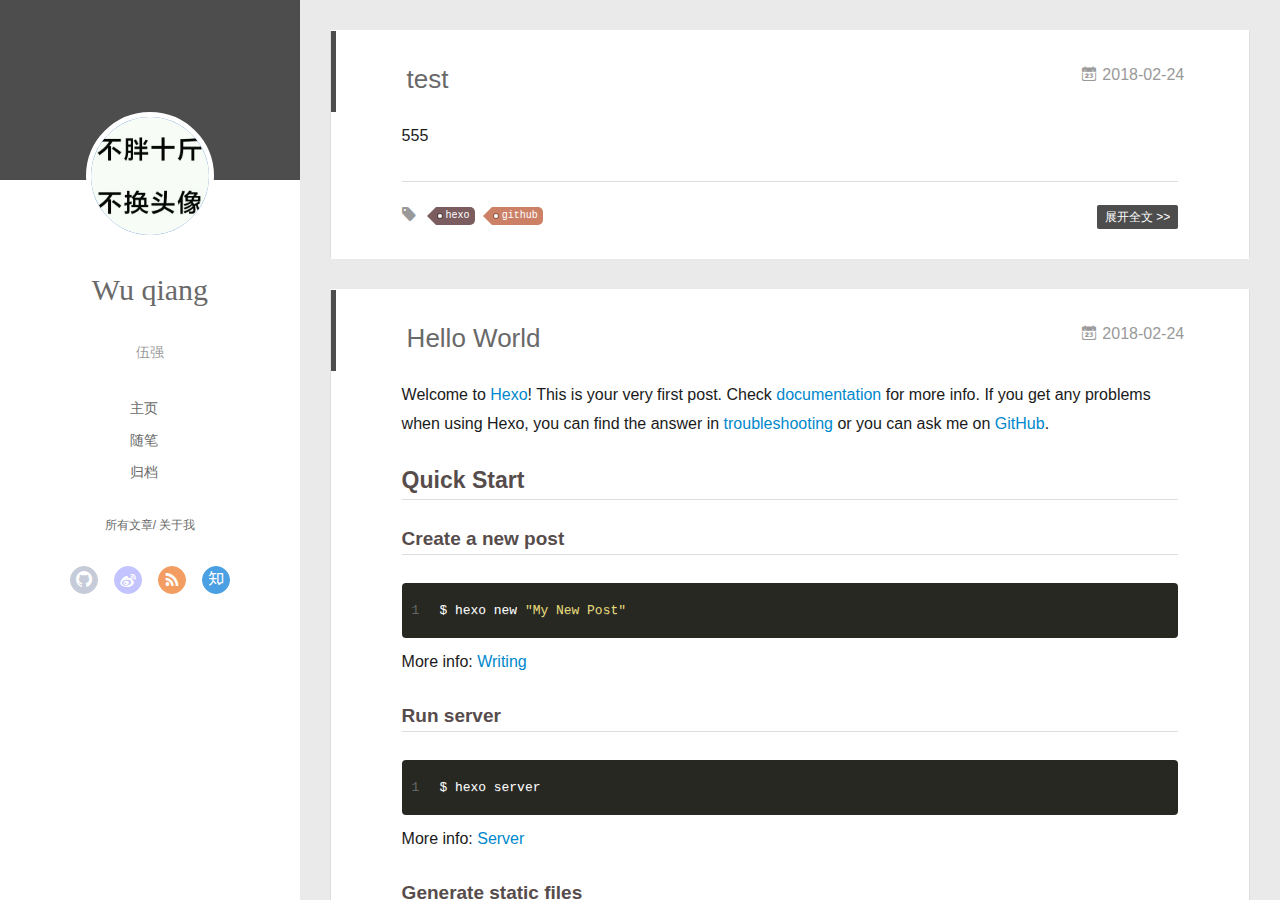
==== commit cf3017bc: "Site updated: 2018-02-27 14:24:17" ====
--- a/index.html
+++ b/index.html
@@ -19,7 +19,7 @@
     <link rel="alternative" href="/atom.xml" title="个人博客" type="application/atom+xml">
   
   
-    <link rel="icon" href="/favicon.png">
+    <link rel="icon" href="/assets/img/favicon.ico">
   
   <link rel="stylesheet" type="text/css" href="/./main.0cf68a.css">
   <style type="text/css">
@@ -58,6 +58,8 @@
 				<li><a href="/">主页</a></li>
 	        
 				<li><a href="/tags/随笔/">随笔</a></li>
+	        
+				<li><a href="/archives">归档</a></li>
 	        
 			</ul>
 		</nav>
@@ -115,6 +117,8 @@
 			
 				
 			
+				
+			
 			
 			
 			<nav class="header-nav">
@@ -132,12 +136,14 @@
 			</nav>
 
 			<nav class="header-menu js-header-menu">
-				<ul style="width: 50%">
+				<ul style="width: 70%">
 				
 				
-					<li style="width: 50%"><a href="/">主页</a></li>
-		        
-					<li style="width: 50%"><a href="/tags/随笔/">随笔</a></li>
+					<li style="width: 33.333333333333336%"><a href="/">主页</a></li>
+		        
+					<li style="width: 33.333333333333336%"><a href="/tags/随笔/">随笔</a></li>
+		        
+					<li style="width: 33.333333333333336%"><a href="/archives">归档</a></li>
 		        
 				</ul>
 			</nav>
@@ -165,6 +171,8 @@
     </h1>
   
 
+        <!-- 显示阅读 -->
+        
         
         <a href="/2018/02/24/test/" class="archive-article-date">
   	<time datetime="2018-02-24T09:45:23.000Z" itemprop="datePublished"><i class="icon-calendar icon"></i>2018-02-24</time>
@@ -243,6 +251,8 @@
     </h1>
   
 
+        <!-- 显示阅读 -->
+        
         
         <a href="/2018/02/24/hello-world/" class="archive-article-date">
   	<time datetime="2018-02-24T09:11:21.927Z" itemprop="datePublished"><i class="icon-calendar icon"></i>2018-02-24</time>
@@ -313,14 +323,22 @@
   <div class="outer">
     <div id="footer-info">
     	<div class="footer-left">
-    		&copy; 2018 Wu qiang
-    	</div>
+        &copy; 2018 Wu qiang
+      </div>
       	<div class="footer-right">
       		<a href="http://hexo.io/" target="_blank">Hexo</a>  Theme <a href="https://github.com/litten/hexo-theme-yilia" target="_blank">Yilia</a> by Litten
       	</div>
     </div>
   </div>
+  <script async src="//dn-lbstatics.qbox.me/busuanzi/2.3/busuanzi.pure.mini.js"></script>
+  <span id="busuanzi_container_site_pv">
+    本站总访问量<span id="busuanzi_value_site_pv"></span>次
+  </span>
+  <span id="busuanzi_container_site_uv">
+    总访客数<span id="busuanzi_value_site_uv"></span>人次
+  </span>
 </footer>
+
     </div>
     <script>
 	var yiliaConfig = {
@@ -448,7 +466,7 @@
     
     	<section class="tools-section tools-section-me" q-show="aboutme">
   	  	
-  	  		<div class="aboutme-wrap" id="js-aboutme">willwu&lt;br/&gt;web前端开发-目前就职于杭州&lt;br/&gt;年龄26 身高176 体重50kg&lt;br/&gt;&lt;br/&gt;放荡不羁的我，&lt;br/&gt;不成驻步停留</div>
+  	  		<div class="aboutme-wrap" id="js-aboutme">willwu&lt;br/&gt;web前端开发-目前就职于杭州&lt;br/&gt;年龄26 身高176 体重50kg&lt;br/&gt;&lt;br/&gt;放荡不羁的我，&lt;br/&gt;不曾驻步停留</div>
   	  	
     	</section>
     
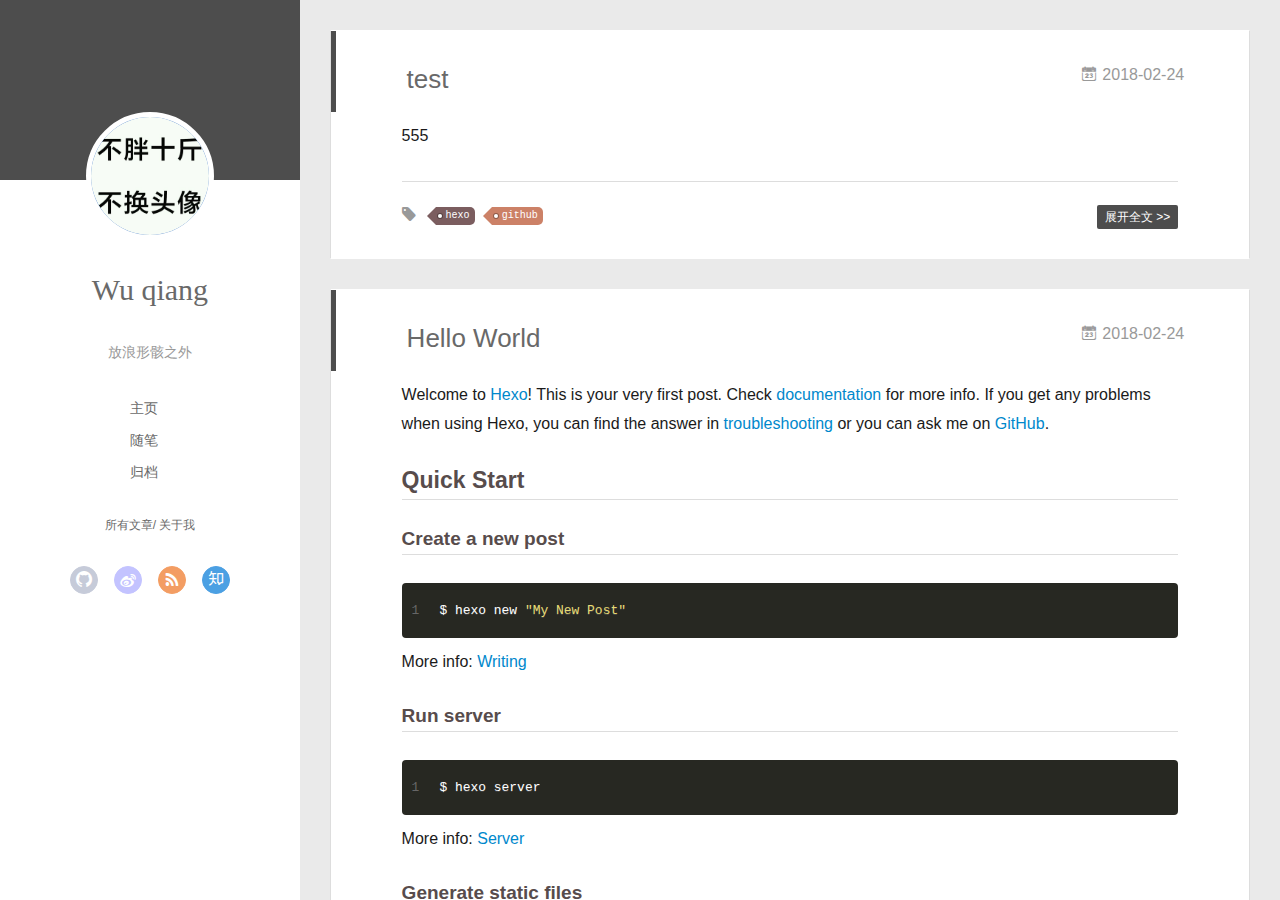
==== commit 12afd345: "Site updated: 2018-02-27 14:46:40" ====
--- a/index.html
+++ b/index.html
@@ -31,6 +31,16 @@
   
 
   
+<script>
+var _hmt = _hmt || [];
+(function() {
+	var hm = document.createElement("script");
+	hm.src = "https://hm.baidu.com/hm.js?471e04f37fbfa8e961d251015277e641";
+	var s = document.getElementsByTagName("script")[0]; 
+	s.parentNode.insertBefore(hm, s);
+})();
+</script>
+
 
 </head>
 
@@ -49,7 +59,7 @@
 		  <h1 class="header-author"><a href="/">Wu qiang</a></h1>
 		</hgroup>
 		
-		<p class="header-subtitle">伍强</p>
+		<p class="header-subtitle">放浪形骸之外</p>
 		
 
 		<nav class="header-menu">
@@ -109,7 +119,7 @@
 			  <h1 class="header-author js-header-author">Wu qiang</h1>
 			</hgroup>
 			
-			<p class="header-subtitle"><i class="icon icon-quo-left"></i>伍强<i class="icon icon-quo-right"></i></p>
+			<p class="header-subtitle"><i class="icon icon-quo-left"></i>放浪形骸之外<i class="icon icon-quo-right"></i></p>
 			
 			
 			
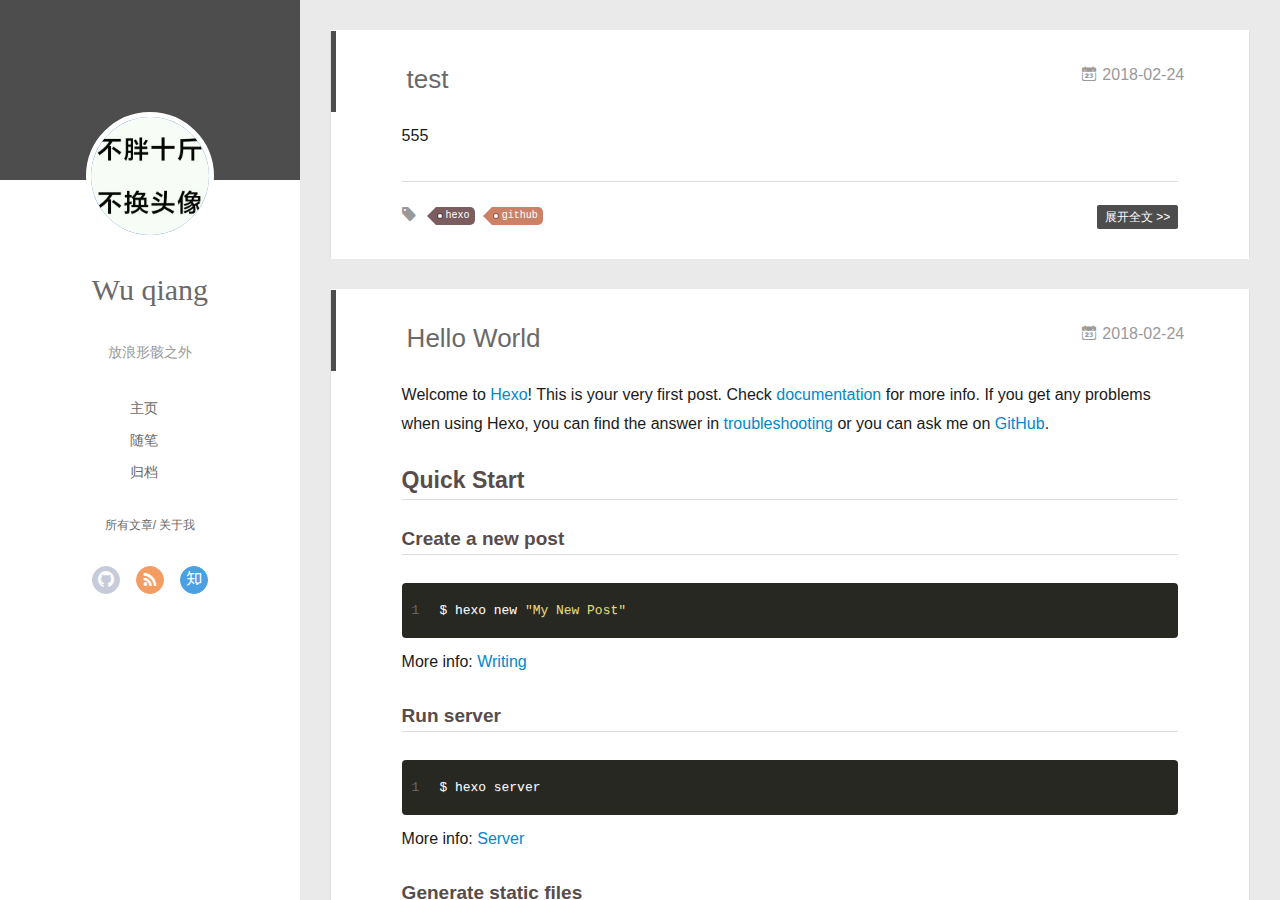
==== commit 2815bf5d: "Site updated: 2018-02-27 15:40:49" ====
--- a/index.html
+++ b/index.html
@@ -89,13 +89,11 @@
 		<nav class="header-nav">
 			<div class="social">
 				
-					<a class="github" target="_blank" href="#" title="github"><i class="icon-github"></i></a>
+					<a class="github" target="_blank" href="https://github.com/willwuu" title="github"><i class="icon-github"></i></a>
 		        
-					<a class="weibo" target="_blank" href="#" title="weibo"><i class="icon-weibo"></i></a>
+					<a class="rss" target="_blank" href="/atom.xml" title="rss"><i class="icon-rss"></i></a>
 		        
-					<a class="rss" target="_blank" href="#" title="rss"><i class="icon-rss"></i></a>
-		        
-					<a class="zhihu" target="_blank" href="#" title="zhihu"><i class="icon-zhihu"></i></a>
+					<a class="zhihu" target="_blank" href="https://www.zhihu.com/people/wu-qiang-58-43/activities" title="zhihu"><i class="icon-zhihu"></i></a>
 		        
 			</div>
 		</nav>
@@ -134,13 +132,11 @@
 			<nav class="header-nav">
 				<div class="social">
 					
-						<a class="github" target="_blank" href="#" title="github"><i class="icon-github"></i></a>
+						<a class="github" target="_blank" href="https://github.com/willwuu" title="github"><i class="icon-github"></i></a>
 			        
-						<a class="weibo" target="_blank" href="#" title="weibo"><i class="icon-weibo"></i></a>
+						<a class="rss" target="_blank" href="/atom.xml" title="rss"><i class="icon-rss"></i></a>
 			        
-						<a class="rss" target="_blank" href="#" title="rss"><i class="icon-rss"></i></a>
-			        
-						<a class="zhihu" target="_blank" href="#" title="zhihu"><i class="icon-zhihu"></i></a>
+						<a class="zhihu" target="_blank" href="https://www.zhihu.com/people/wu-qiang-58-43/activities" title="zhihu"><i class="icon-zhihu"></i></a>
 			        
 				</div>
 			</nav>
--- a/main.0cf68a.css
+++ b/main.0cf68a.css
@@ -1 +1 @@
-.clearfix:after,.clearfix:before{content:"";display:table}.clearfix:after{clear:both}.left-col.show{box-shadow:0 0 6px 0 rgba(0,0,0,.75)}.mid-col,.mid-col.show .article,.tools-col,.tools-col .tools-section .search-tag.tagcloud .article-tag-list,.tools-col .tools-section .search-ul .search-tag span:hover,.tools-col .tools-section .search-ul .search-time span:hover,.tools-col .tools-section .search-ul .search-title:hover,.tools-col .tools-section .search-wrap .icon{transition:all .2s ease-in;-ms-transition:all .2s ease-in}@-webkit-keyframes leftIn{0%,60%,75%,90%,to{-webkit-animation-timing-function:cubic-bezier(.215,.61,.355,1);animation-timing-function:cubic-bezier(.215,.61,.355,1)}0%{-webkit-transform:translateZ(0);transform:translateZ(0)}60%{-webkit-transform:translate3d(358px,0,0);transform:translate3d(358px,0,0)}75%{-webkit-transform:translate3d(323px,0,0);transform:translate3d(323px,0,0)}90%{-webkit-transform:translate3d(338px,0,0);transform:translate3d(338px,0,0)}to{-webkit-transform:translate3d(333px,0,0);transform:translate3d(333px,0,0)}}@keyframes leftIn{0%,60%,75%,90%,to{-webkit-animation-timing-function:cubic-bezier(.215,.61,.355,1);animation-timing-function:cubic-bezier(.215,.61,.355,1)}0%{-webkit-transform:translateZ(0);transform:translateZ(0)}60%{-webkit-transform:translate3d(358px,0,0);transform:translate3d(358px,0,0)}75%{-webkit-transform:translate3d(323px,0,0);transform:translate3d(323px,0,0)}90%{-webkit-transform:translate3d(338px,0,0);transform:translate3d(338px,0,0)}to{-webkit-transform:translate3d(333px,0,0);transform:translate3d(333px,0,0)}}.mid-col.show{-webkit-animation-duration:.8s;animation-duration:.8s;-webkit-animation-fill-mode:both;animation-fill-mode:both;-webkit-animation-name:leftIn;animation-name:leftIn}@-webkit-keyframes leftOut{0%,60%,75%,90%,to{-webkit-animation-timing-function:cubic-bezier(.215,.61,.355,1);animation-timing-function:cubic-bezier(.215,.61,.355,1)}0%{-webkit-transform:translate3d(333px,0,0);transform:translate3d(333px,0,0)}60%{-webkit-transform:translate3d(-25px,0,0);transform:translate3d(-25px,0,0)}75%{-webkit-transform:translate3d(10px,0,0);transform:translate3d(10px,0,0)}90%{-webkit-transform:translate3d(-5px,0,0);transform:translate3d(-5px,0,0)}to{-webkit-transform:translateZ(0);transform:translateZ(0)}}@keyframes leftOut{0%,60%,75%,90%,to{-webkit-animation-timing-function:cubic-bezier(.215,.61,.355,1);animation-timing-function:cubic-bezier(.215,.61,.355,1)}0%{-webkit-transform:translate3d(333px,0,0);transform:translate3d(333px,0,0)}60%{-webkit-transform:translate3d(-25px,0,0);transform:translate3d(-25px,0,0)}75%{-webkit-transform:translate3d(10px,0,0);transform:translate3d(10px,0,0)}90%{-webkit-transform:translate3d(-5px,0,0);transform:translate3d(-5px,0,0)}to{-webkit-transform:translateZ(0);transform:translateZ(0)}}.mid-col.hide{-webkit-animation-duration:.8s;animation-duration:.8s;-webkit-animation-name:leftOut;animation-name:leftOut}@-webkit-keyframes smallLeftIn{0%,60%,75%,90%,to{-webkit-animation-timing-function:cubic-bezier(.215,.61,.355,1);animation-timing-function:cubic-bezier(.215,.61,.355,1)}0%{-webkit-transform:translateZ(0);transform:translateZ(0)}60%{-webkit-transform:translate3d(325px,0,0);transform:translate3d(325px,0,0)}75%{-webkit-transform:translate3d(290px,0,0);transform:translate3d(290px,0,0)}90%{-webkit-transform:translate3d(305px,0,0);transform:translate3d(305px,0,0)}to{-webkit-transform:translate3d(300px,0,0);transform:translate3d(300px,0,0)}}@keyframes smallLeftIn{0%,60%,75%,90%,to{-webkit-animation-timing-function:cubic-bezier(.215,.61,.355,1);animation-timing-function:cubic-bezier(.215,.61,.355,1)}0%{-webkit-transform:translateZ(0);transform:translateZ(0)}60%{-webkit-transform:translate3d(325px,0,0);transform:translate3d(325px,0,0)}75%{-webkit-transform:translate3d(290px,0,0);transform:translate3d(290px,0,0)}90%{-webkit-transform:translate3d(305px,0,0);transform:translate3d(305px,0,0)}to{-webkit-transform:translate3d(300px,0,0);transform:translate3d(300px,0,0)}}.tools-col.show{-webkit-animation-duration:.8s;animation-duration:.8s;-webkit-animation-fill-mode:both;animation-fill-mode:both;-webkit-animation-name:smallLeftIn;animation-name:smallLeftIn}@-webkit-keyframes smallleftOut{0%,60%,75%,90%,to{-webkit-animation-timing-function:cubic-bezier(.215,.61,.355,1);animation-timing-function:cubic-bezier(.215,.61,.355,1)}0%{-webkit-transform:translate3d(333px,0,0);transform:translate3d(333px,0,0)}60%{-webkit-transform:translate3d(-25px,0,0);transform:translate3d(-25px,0,0)}75%{-webkit-transform:translate3d(10px,0,0);transform:translate3d(10px,0,0)}90%{-webkit-transform:translate3d(-5px,0,0);transform:translate3d(-5px,0,0)}to{-webkit-transform:translateZ(0);transform:translateZ(0)}}@keyframes smallleftOut{0%,60%,75%,90%,to{-webkit-animation-timing-function:cubic-bezier(.215,.61,.355,1);animation-timing-function:cubic-bezier(.215,.61,.355,1)}0%{-webkit-transform:translate3d(333px,0,0);transform:translate3d(333px,0,0)}60%{-webkit-transform:translate3d(-25px,0,0);transform:translate3d(-25px,0,0)}75%{-webkit-transform:translate3d(10px,0,0);transform:translate3d(10px,0,0)}90%{-webkit-transform:translate3d(-5px,0,0);transform:translate3d(-5px,0,0)}to{-webkit-transform:translateZ(0);transform:translateZ(0)}}.tools-col.hide{-webkit-animation-duration:.8s;animation-duration:.8s;-webkit-animation-fill-mode:both;animation-fill-mode:both;-webkit-animation-name:smallleftOut;animation-name:smallleftOut}html{-ms-text-size-adjust:100%;-webkit-text-size-adjust:100%;-webkit-tap-highlight-color:transparent;height:100%}body{margin:0;font-size:14px;font-family:Helvetica Neue,Helvetica,STHeiTi,Arial,sans-serif;line-height:1.5;color:#333;background-color:#fff;min-height:100%}article,aside,details,figcaption,figure,footer,header,hgroup,main,menu,nav,section,summary{display:block}audio,canvas,progress,video{display:inline-block}audio:not([controls]){display:none;height:0}progress{vertical-align:baseline}[hidden],template{display:none}a{background:transparent;text-decoration:none;color:#08c}a:active{outline:0}abbr[title]{border-bottom:1px dotted}b,strong{font-weight:700}dfn{font-style:italic}mark{background:#ff0;color:#000}small{font-size:80%}sub,sup{font-size:75%;line-height:0;position:relative;vertical-align:baseline}sup{top:-.5em}sub{bottom:-.25em}img{border:0;vertical-align:middle;max-width:100%}svg:not(:root){overflow:hidden}pre{overflow:auto;white-space:pre;white-space:pre-wrap;word-wrap:break-word}code,kbd,pre,samp{font-family:monospace,monospace;font-size:1em}button,input,optgroup,select,textarea{color:inherit;font:inherit;margin:0;vertical-align:middle}button,input,select{overflow:visible}button,select{text-transform:none}button,html input[type=button],input[type=reset],input[type=submit]{-webkit-appearance:button;cursor:pointer}[disabled]{cursor:default}button::-moz-focus-inner,input::-moz-focus-inner{border:0;padding:0}input{line-height:normal}input[type=checkbox],input[type=radio]{box-sizing:border-box;padding:0}input[type=number]::-webkit-inner-spin-button,input[type=number]::-webkit-outer-spin-button{height:auto}input[type=search]{-webkit-appearance:textfield;box-sizing:border-box}input[type=search]::-webkit-search-cancel-button,input[type=search]::-webkit-search-decoration{-webkit-appearance:none}fieldset{border:1px solid silver;margin:0 2px;padding:.35em .625em .75em}legend{border:0;padding:0}textarea{overflow:auto;resize:vertical;vertical-align:top}optgroup{font-weight:700}button,input,select,textarea{outline:0}input,textarea{-webkit-user-modify:read-write-plaintext-only}input::-ms-clear,input::-ms-reveal{display:none}input::-moz-placeholder,textarea::-moz-placeholder{color:#999}input:-ms-input-placeholder,textarea:-ms-input-placeholder{color:#999}input::-webkit-input-placeholder,textarea::-webkit-input-placeholder{color:#999}.placeholder{color:#999}table{border-collapse:collapse;border-spacing:0}td,th{padding:0}blockquote,figure,form,h1,h2,h3,h4,h5,h6,p{margin:0}dd,dl,li,ol,ul{margin:0;padding:0}ol,ul{list-style:none outside none}h1,h2,h3{line-height:2;font-weight:400}h1{font-size:18px}h2{font-size:16px}h3{font-size:14px}i{font-style:normal}*{box-sizing:border-box}@font-face{font-family:iconfont;src:url(./fonts/iconfont.b322fa.eot);src:url(./fonts/iconfont.b322fa.eot#iefix) format("embedded-opentype"),url(./fonts/iconfont.8c627f.woff) format("woff"),url(./fonts/iconfont.16acc2.ttf) format("truetype"),url(./fonts/iconfont.45d7ee.svg#iconfont) format("svg")}[class*=" icon-"],[class^=icon-]{font-family:iconfont!important;speak:none;font-size:16px;font-style:normal;font-weight:400;font-variant:normal;text-transform:none;line-height:1;-webkit-font-smoothing:antialiased;-moz-osx-font-smoothing:grayscale}.icon-twitter:before{content:"\E600"}.icon-facebook:before{content:"\E601"}.icon-clock:before{content:"\E602"}.icon-mail:before{content:"\E609"}.icon-link:before{content:"\E6AB"}.icon-search:before{content:"\E65B"}.icon-smile:before{content:"\E64A"}.icon-roundrightfill:before{content:"\E65A"}.icon-list:before{content:"\E682"}.icon-book:before{content:"\E6FE"}.icon-home:before{content:"\E6BB"}.icon-share:before{content:"\E618"}.icon-back:before{content:"\E625"}.icon-qq:before{content:"\E62D"}.icon-weibo:before{content:"\E619"}.icon-segmentfault:before{content:"\E603"}.icon-sort:before{content:"\E700"}.icon-jianshu:before{content:"\E613"}.icon-circle-left:before{content:"\E71F"}.icon-circle-right:before{content:"\E720"}.icon-loading:before{content:"\E614"}.icon-acfun:before{content:"\E604"}.icon-close:before{content:"\E60C"}.icon-tumblr:before{content:"\E6B0"}.icon-calendar:before{content:"\E667"}.icon-rss:before{content:"\E877"}.icon-price-tags:before{content:"\E6F9"}.icon-quo-left:before{content:"\E7F5"}.icon-quo-right:before{content:"\E7F6"}.icon-back1:before{content:"\E64E"}.icon-github:before{content:"\E735"}.icon-film:before{content:"\E7B7"}.icon-weixin:before{content:"\E61F"}.icon-qzone:before{content:"\E680"}.icon-category:before{content:"\E605"}.icon-douban:before{content:"\E64C"}.icon-roundleftfill:before{content:"\E799"}.icon-tuding:before{content:"\E651"}.icon-zhihu:before{content:"\E61B"}.icon-linkedin:before{content:"\E6D4"}.icon-google:before{content:"\E635"}.icon-plane:before{content:"\E62F"}.icon-bilibili:before{content:"\E622"}.icon-psn:before{content:"\E6C7"}body,button,input,select,textarea{color:#1a1a1a;font-family:lucida grande,lucida sans unicode,lucida,helvetica,Hiragino Sans GB,Microsoft YaHei,WenQuanYi Micro Hei,sans-serif;font-size:16px;font-size:1rem;line-height:1.75}body{overflow-y:hidden;background:#eaeaea}#container,body,html{height:100%;overflow-x:hidden;overflow-y:auto}#mobile-nav{display:none}#container{position:relative;min-height:100%}#container .anm-canvas{display:none}#container.show .anm-canvas{display:block;position:fixed}.body-wrap{margin-bottom:80px}.mid-col{position:absolute;right:0;min-height:100%;background:#eaeaea;left:300px;width:auto}.mid-col.show{background:none;opacity:.9}.mid-col.show .article{background:hsla(0,0%,100%,.3)}.left-col{background:#fff;width:300px;position:fixed;opacity:1;transition:all .2s ease-in;height:100%;z-index:999}.left-col .overlay{width:100%;height:180px;position:absolute}.left-col .intrude-less{width:76%;text-align:center;margin:112px auto 0}.left-col #header{width:100%;height:300px;position:relative;border-bottom:1px solid color-border}.left-col #header a{color:#696969}.left-col #header a:hover{color:#b0a0aa}.left-col #header .header-subtitle{text-align:center;color:#999;font-size:14px;line-height:25px;overflow:hidden;text-overflow:ellipsis;display:-webkit-box;-webkit-line-clamp:2;-webkit-box-orient:vertical}.left-col #header .header-menu{font-weight:300;line-height:31px;text-transform:uppercase;float:none;min-height:150px;margin-left:-12px;text-align:center;display:-webkit-box;-webkit-box-orient:horizontal;-webkit-box-pack:center;-webkit-box-align:center}.left-col #header .header-menu li{cursor:default}.left-col #header .header-menu li a{font-size:14px;min-width:300px}.left-col #header .header-smart-menu{font-size:12px;margin-bottom:20px}.left-col #header .header-smart-menu a:after{content:"/"}.left-col #header .header-smart-menu a:last-child:after{content:""}.left-col #header .profilepic{display:block;border:5px solid #fff;border-radius:300px;width:128px;height:128px;margin:0 auto;position:relative;overflow:hidden;background:#88acdb;-webkit-transition:all .2s ease-in;display:-webkit-box;-webkit-box-orient:horizontal;-webkit-box-pack:center;-webkit-box-align:center;text-align:center}.left-col #header .profilepic img{border-radius:300px;opacity:1;-webkit-transition:all .2s ease-in}.left-col #header .profilepic img.show{width:100%;height:100%;opacity:1}.left-col #header .header-author{text-align:center;margin:.67em 0;font-family:Roboto,serif;font-size:30px;transition:.3s}::-webkit-scrollbar{width:10px;height:10px}::-webkit-scrollbar-button{width:0;height:0}::-webkit-scrollbar-button:end:decrement,::-webkit-scrollbar-button:start:increment{display:none}::-webkit-scrollbar-corner{display:block}::-webkit-scrollbar-thumb{border-radius:8px;background-color:rgba(0,0,0,.2)}::-webkit-scrollbar-thumb:hover{border-radius:8px;background-color:rgba(0,0,0,.5)}::-webkit-scrollbar-thumb,::-webkit-scrollbar-track{border-right:1px solid transparent;border-left:1px solid transparent}::-webkit-scrollbar-track:hover{background-color:rgba(0,0,0,.15)}::-webkit-scrollbar-button:start{width:10px;height:10px;background:url(./img/scrollbar_arrow.png) no-repeat 0 0}::-webkit-scrollbar-button:start:hover{background:url(./img/scrollbar_arrow.png) no-repeat -15px 0}::-webkit-scrollbar-button:start:active{background:url(./img/scrollbar_arrow.png) no-repeat -30px 0}::-webkit-scrollbar-button:end{width:10px;height:10px;background:url(./img/scrollbar_arrow.png) no-repeat 0 -18px}::-webkit-scrollbar-button:end:hover{background:url(./img/scrollbar_arrow.png) no-repeat -15px -18px}::-webkit-scrollbar-button:end:active{background:url(./img/scrollbar_arrow.png) no-repeat -30px -18px}.article-entry .highlight,.article-entry pre{background:#272822;margin:10px 0;padding:10px;overflow:auto;color:#fff;font-size:.9em;line-height:22.400000000000002px}.article-entry .gist .gist-file .gist-data .line-numbers,.article-entry .highlight .gutter pre,.article-entry .highlight .gutter pre .line{color:#666}.article-entry code,.article-entry pre{font-family:Source Code Pro,Consolas,Monaco,Menlo,monospace}.article-entry code{background:#eee;padding:0 .3em;border:none}.article-entry pre code{background:none;text-shadow:none;padding:0;color:#fff}.article-entry .highlight{border-radius:4px}.article-entry .highlight pre{border:none;margin:0;padding:0}.article-entry .highlight table{margin:0;width:auto}.article-entry .highlight td{border:none;padding:0}.article-entry .highlight figcaption{color:highlight-comment;line-height:1em;margin-bottom:1em}.article-entry .highlight figcaption:after,.article-entry .highlight figcaption:before{content:"";display:table}.article-entry .highlight figcaption:after{clear:both}.article-entry .highlight figcaption a{float:right}.article-entry .highlight .gutter pre{text-align:right;padding-right:20px}.article-entry .highlight .gutter pre .line{text-shadow:none}.article-entry .highlight .line{color:#fff;min-height:19px}.article-entry .gist{margin:0 -20px;border-style:solid;border-color:#ddd;border-width:1px 0;background:#272822;padding:15px 20px 15px 0}.article-entry .gist .gist-file{border:none;font-family:Source Code Pro,Consolas,Monaco,Menlo,monospace;margin:0}.article-entry .gist .gist-file .gist-data{background:none;border:none}.article-entry .gist .gist-file .gist-data .line-numbers{background:none;border:none;padding:0 20px 0 0}.article-entry .gist .gist-file .gist-data .line-data{padding:0!important}.article-entry .gist .gist-file .highlight{margin:0;padding:0;border:none}.article-entry .gist .gist-file .gist-meta{background:#272822;color:highlight-comment;font:.85em Helvetica Neue,Helvetica,Arial,sans-serif;text-shadow:0 0;padding:0;margin-top:1em;margin-left:20px}.article-entry .gist .gist-file .gist-meta a{color:#258fb8;font-weight:400}.article-entry .gist .gist-file .gist-meta a:hover{text-decoration:underline}pre .comment{color:#75715e}pre .class .params,pre .function .keyword,pre .keyword{color:#66d9ef}pre .css .value,pre .doctype,pre .function,pre .params,pre .tag{color:#fff}pre .at_rule,pre .at_rule .keyword,pre .css~* .tag,pre .preprocessor,pre .preprocessor .keyword,pre .title{color:#f92672}pre .attribute,pre .built_in,pre .class,pre .css~* .class,pre .function .title{color:#a6e22e}pre .string,pre .value{color:#e6db74}pre .number{color:#7163d7}pre .css~* .id,pre .id{color:#fd971f}#header .tagcloud a{color:#fff}.tagcloud a{display:inline-block;text-decoration:none;font-weight:400;font-size:10px;color:#fff;height:18px;line-height:18px;float:left;padding:0 5px 0 10px;position:relative;border-radius:0 5px 5px 0;margin:5px 9px 5px 8px;font-family:Menlo,Monaco,Andale Mono,lucida console,Courier New,monospace}.tagcloud a:hover{opacity:.8}.tagcloud a:before{content:" ";width:0;height:0;position:absolute;top:0;left:-18px;border:9px solid transparent}.tagcloud a:after{content:" ";width:4px;height:4px;background-color:#fff;border-radius:4px;box-shadow:0 0 0 1px rgba(0,0,0,.3);position:absolute;top:7px;left:2px}.tagcloud a.color1{background:#ff945c}.tagcloud a.color1:before{border-right-color:#ff945c}.tagcloud a.color2{background:#cc8167}.tagcloud a.color2:before{border-right-color:#cc8167}.tagcloud a.color3{background:#ba8f6c}.tagcloud a.color3:before{border-right-color:#ba8f6c}.tagcloud a.color4{background:#94635c}.tagcloud a.color4:before{border-right-color:#94635c}.tagcloud a.color5{background:#7b5d5f}.tagcloud a.color5:before{border-right-color:#7b5d5f}.article-tag-list .article-tag-list-item{float:left}.article-pop-out .icon-tuding{color:#999;float:left;margin-right:10px;margin-top:6px}.article-category,.article-category .article-tag-list,.article-tag,.article-tag .article-tag-list{float:left}.article-category .icon,.article-tag .icon{color:#999;float:left;margin-right:10px;margin-top:6px}.article-pop-out{float:left}.archive-article-date{color:#999;margin-right:7.6923%;float:right}.archive-article-date .icon{margin:5px 5px 5px 0}.glass{background-color:rgba(54,70,93,.9);z-index:998;transition:opacity .15s;width:100%;height:100%;display:none}.glass,.tagcloud-ctn{left:0;opacity:1;bottom:0;position:fixed;right:0;top:0}.tagcloud-ctn{z-index:90120;background-size:100% 100%}.tagcloud-ctn .tagcloud-global{position:fixed;top:50%;left:50%;margin-top:-115px;margin-left:-315px;width:630px}.tagcloud-ctn .tagcloud-global a{width:80px;height:80px;border-radius:50%;background:#f2992e;color:#fff;display:block;float:left;line-height:80px;text-align:center}.tagcloud-ctn .tagcloud-global .tab-post-types .tab-post-type:first-child .post-type-icon{background:#f2992e}.tagcloud-ctn .tagcloud-global .tab-post-types .tab-post-type:nth-child(2) .post-type-icon{background:#56bc8a}.tagcloud-ctn .tagcloud-global .tab-post-types .tab-post-type:nth-child(3) .post-type-icon{background:#4aa8d8}.tagcloud-ctn .tagcloud-global .tab-post-types .tab-post-type:nth-child(4) .post-type-icon{background:#a77dc2}.tagcloud-ctn .tagcloud-global .tab-post-types .tab-post-type:nth-child(5) .post-type-icon{background:#dd765d}#header .header-nav{width:100%;position:absolute;transition:-webkit-transform .3s ease-in;transition:transform .3s ease-in;transition:transform .3s ease-in,-webkit-transform .3s ease-in}#header .header-nav .social{margin-top:10px;text-align:center;display:-webkit-box;display:-ms-flexbox;display:flex;-ms-flex-wrap:wrap;flex-wrap:wrap;-webkit-box-pack:center;-ms-flex-pack:center;justify-content:center}#header .header-nav .social a{border-radius:50%;display:-moz-inline-stack;display:inline-block;vertical-align:middle;*vertical-align:auto;zoom:1;*display:inline;margin:0 8px 15px;transition:.3s;text-align:center;color:#fff;opacity:.7;width:28px;height:28px;line-height:26px}#header .header-nav .social a:hover{opacity:1}#header .header-nav .social a.weibo{background:#aaf;border:1px solid #aaf}#header .header-nav .social a.weibo:hover{border:1px solid #aaf}#header .header-nav .social a.segmentfault{background:#009a61;border:1px solid #009a61}#header .header-nav .social a.segmentfault:hover{border:1px solid #009a61}#header .header-nav .social a.rss{background:#ef7522;border:1px solid #ef7522}#header .header-nav .social a.rss:hover{border:1px solid #cf5d0f}#header .header-nav .social a.github{background:#afb6ca;border:1px solid #afb6ca}#header .header-nav .social a.github:hover{border:1px solid #909ab6}#header .header-nav .social a.facebook{background:#3b5998;border:1px solid #3b5998}#header .header-nav .social a.facebook:hover{border:1px solid #2d4373}#header .header-nav .social a.google{background:#c83d20;border:1px solid #c83d20}#header .header-nav .social a.google:hover{border:1px solid #9c3019}#header .header-nav .social a.twitter{background:#55cff8;border:1px solid #55cff8}#header .header-nav .social a.twitter:hover{border:1px solid #24c1f6}#header .header-nav .social a.linkedin{background:#005a87;border:1px solid #005a87}#header .header-nav .social a.linkedin:hover{border:1px solid #006b98}#header .header-nav .social a.acfun{background:#fd4c5d;border:1px solid #fd4c5d}#header .header-nav .social a.acfun:hover{border:1px solid #fd4c5d}#header .header-nav .social a.bilibili{background:#e15280;border:1px solid #e15280}#header .header-nav .social a.bilibili:hover{border:1px solid #e15280}#header .header-nav .social a.zhihu{background:#0078d8;border:1px solid #0078d8}#header .header-nav .social a.zhihu:hover{border:1px solid #0078d8}#header .header-nav .social a.douban{background:#06c611;border:1px solid #06c611}#header .header-nav .social a.douban:hover{border:1px solid #06c611}#header .header-nav .social a.mail{background:#005a87;border:1px solid #005a87}#header .header-nav .social a.mail:hover{border:1px solid #006b98}#header .header-nav .social a.jianshu{background:#ff5722;border:1px solid #ff5722}#header .header-nav .social a.jianshu:hover{border:1px solid #ff5722}#header .header-nav .social a.weixin{background:#4caf50;border:1px solid #4caf50}#header .header-nav .social a.weixin:hover{border:1px solid #4caf50}#header .header-nav .social a.qq{background:#34baad;border:1px solid #34baad}#header .header-nav .social a.qq:hover{border:1px solid #34baad}#header .header-nav .social a.psn{background:#086ef6;border:1px solid #086ef6}#header .header-nav .social a.psn:hover{border:1px solid #086ef6}#page-nav{text-align:center;margin-top:30px}#page-nav .page-number{width:20px;height:25px;background:#4d4d4d;display:inline-block;color:#fff;line-height:25px;font-size:12px;margin:0 5px 30px;border-radius:2px}#page-nav .page-number:hover{background:#5e5e5e}#page-nav .current{background:#88acdb;cursor:default}#page-nav .current:hover{background:#88acdb}#page-nav .extend{color:#4d4d4d;margin:0 27px;opacity:1}#page-nav .extend:hover{color:#5e5e5e}#page-nav:hover .extend{opacity:1}.archives-wrap{position:relative;margin:0 30px;padding-right:60px;border-bottom:1px solid #eee;background:#fff}.archives-wrap:first-child{margin-top:30px}.archives-wrap:last-child{margin-bottom:80px}.archives-wrap .archive-year-wrap{line-height:35px;width:200px;position:absolute;padding-top:15px;font-size:1.8em;z-index:1}.archives-wrap .archive-year-wrap a{color:#666;font-weight:700;padding-left:48px}.archives{position:relative}.archives .article-info{border:none}.archives .archive-article{margin-left:200px;padding:20px 0;border-bottom:1px solid #eee;border-top:1px solid #fff;position:relative}.archives .archive-article:first-child{border-top:none}.archives .archive-article:last-child{border-bottom:none}.archives .archive-article-title{font-size:16px;color:#333;transition:color .3s}.archives .archive-article-title:hover{color:#657b83}.archives .archive-article-title span{display:block;color:#a8a8a8;font-size:12px;line-height:14px;height:7px;padding-left:2px}.archives .archive-article-title span:before{display:inline-block;content:"\201C";font-family:serif;font-size:30px;float:left;margin:4px 4px 0 -12px;color:#c8c8c8}.archive-article-inner .icon-clock{margin-right:5px}.archive-article-inner .archive-article-header{position:relative;min-height:36px}.archive-article-inner .article-meta{position:relative;float:right;margin-top:-10px;color:#555;background:none;text-align:right;width:auto}.archive-article-inner .article-meta .article-date time{color:#aaa}.archive-article-inner .article-meta .archive-article-date,.archive-article-inner .article-meta .article-tag-list{margin-right:30px;display:-moz-inline-stack;display:inline-block;vertical-align:middle;zoom:1;color:#666;font-size:14px}.archive-article-inner .article-meta .archive-article-date{cursor:default;font-size:12px;margin-bottom:5px;margin-top:-10px;margin-right:0}.archive-article-inner .article-meta .article-category:before{float:left;margin-top:1px;left:15px}.archive-article-inner .article-meta .article-category .article-category-link{width:auto;max-width:83px;padding-left:10px}.archive-article-inner .article-meta .article-tag-list{margin-top:0}.archive-article-inner .article-meta .article-tag-list:before{left:15px}.archive-article-inner .article-meta .article-tag-list .article-tag-list-item{display:inline-block;width:auto;max-width:83px;padding-left:8px;font-size:12px}.tools-col{width:300px;height:100%;position:fixed;left:0;top:0;z-index:0;padding:0;opacity:0;-webkit-overflow-scrolling:touch;overflow-scrolling:touch}.tools-col.show{opacity:1}.tools-col.hide{z-index:0}.tools-col .tools-nav{display:none}.tools-col .tools-section,.tools-col .tools-wrap{height:100%;color:#e5e5e5;width:360px;overflow:hidden;overflow-y:auto}.tools-col .tools-section ::-webkit-scrollbar,.tools-col .tools-wrap ::-webkit-scrollbar{display:none}.tools-col .tools-section .search-wrap{width:310px;margin:20px 20px 10px;position:relative}.tools-col .tools-section .search-wrap .search-ipt{width:310px;color:#fff;background:none;border:none;border-bottom:2px solid #fff;font-family:Roboto,serif}.tools-col .tools-section .search-wrap .icon{position:absolute;right:0;top:7px;color:#fff;cursor:pointer}.tools-col .tools-section .search-wrap .icon:hover{-webkit-transform:scale(1.2);transform:scale(1.2)}.tools-col .tools-section .search-wrap ::-webkit-input-placeholder{color:#ededed}.tools-col .tools-section .search-tag.tagcloud{text-align:center;position:relative}.tools-col .tools-section .search-tag.tagcloud .search-tag-wording{font-size:12px;float:right;margin:4px 75px 0 0}.tools-col .tools-section .search-tag.tagcloud .search-switch{width:40px;height:25px;display:block}.tools-col .tools-section .search-tag.tagcloud .search-switch input{width:40px;height:14px;position:absolute;top:0;right:30px;z-index:2;border:0;background:0 0;-webkit-appearance:none;outline:0}.tools-col .tools-section .search-tag.tagcloud .search-switch input:before{content:"";width:40px;height:14px;border:1px solid #bdcabc;background-color:#fdfdfd;border-radius:20px;cursor:pointer;display:inline-block;position:relative;vertical-align:middle;box-sizing:content-box;box-shadow:inset 0 0 0 0 #dfdfdf;transition:border .4s,box-shadow .4s;background-clip:content-box}.tools-col .tools-section .search-tag.tagcloud .search-switch input:checked:before{border-color:#64bd63;box-shadow:inset 0 0 0 .16rem #64bd63;background-color:#64bd63;transition:border .4s,box-shadow .4s,background-color 1.2s}.tools-col .tools-section .search-tag.tagcloud .search-switch input:checked:after{left:27px;background:#fff}.tools-col .tools-section .search-tag.tagcloud .search-switch input:after{content:"";width:14px;height:14px;position:absolute;top:16px;left:2px;-webkit-transform:translateY(-50%);border-radius:100%;background-color:#91c0f1;box-shadow:0 1px 1px rgba(0,0,0,.4);transition:left .2s;cursor:pointer}.tools-col .tools-section .search-tag.tagcloud .article-tag-list{display:none;margin:15px 10px 0;padding:10px;background:hsla(0,0%,100%,.2)}.tools-col .tools-section .search-tag.tagcloud .article-tag-list.show{display:block}.tools-col .tools-section .search-tag.tagcloud .a{float:none}.tools-col .tools-section .search-ul{margin-top:10px;color:rgba(77,77,77,.75);-webkit-overflow-scrolling:touch;overflow-scrolling:touch;overflow-y:auto}.tools-col .tools-section .search-ul .search-li{padding:10px 20px;border-bottom:1px dotted #dcdcdc}.tools-col .tools-section .search-ul .search-li:hover{background:hsla(0,0%,100%,.2)}.tools-col .tools-section .search-ul .search-title{overflow:hidden;white-space:nowrap;text-overflow:ellipsis;display:block;color:#fffff8;text-shadow:1px 1px rgba(77,77,77,.25)}.tools-col .tools-section .search-ul .search-title .icon{margin-right:10px;color:#fffdd8}.tools-col .tools-section .search-ul .search-title:hover{color:#fff}.tools-col .tools-section .search-ul .search-tag,.tools-col .tools-section .search-ul .search-time{font-size:12px;color:#fffdd8;margin-right:10px}.tools-col .tools-section .search-ul .search-tag .icon,.tools-col .tools-section .search-ul .search-time .icon{margin-right:0}.tools-col .tools-section .search-ul .search-tag span,.tools-col .tools-section .search-ul .search-time span{cursor:pointer}.tools-col .tools-section .search-ul .search-tag span:hover,.tools-col .tools-section .search-ul .search-time span:hover{color:#fff}.tools-col .tools-section .search-ul .search-time{float:left}.tools-col .tools-section .search-ul .search-tag span{margin-right:5px}.tools-col .tools-section-friends{padding-top:30px}.tools-col .aboutme-wrap{display:-webkit-box;display:-ms-flexbox;display:flex;-webkit-box-align:center;-ms-flex-align:center;align-items:center;-webkit-box-pack:center;-ms-flex-pack:center;justify-content:center;width:100%;height:100%;color:#fffdd8;text-shadow:1px 1px rgba(77,77,77,.45)}.body-wrap>article{position:relative}@-webkit-keyframes cd-bounce-1{0%{opacity:0;-webkit-transform:scale(1)}60%{opacity:1;-webkit-transform:scale(1.01)}to{-webkit-transform:scale(1)}}@keyframes cd-bounce-1{0%{opacity:0;-webkit-transform:scale(1);transform:scale(1)}60%{opacity:1;-webkit-transform:scale(1.01);transform:scale(1.01)}to{-webkit-transform:scale(1);transform:scale(1)}}.article{margin:30px;position:relative;border:1px solid #ddd;border-top:1px solid #fff;border-bottom:1px solid #fff;background:#fff;transition:all .2s ease-in}.article img{max-width:100%}.article-inner h1.article-title,.article-title{color:#696969;margin-left:0;font-weight:300;line-height:35px;margin-bottom:20px;font-size:26px;transition:color .3s}.article-header{border-left:5px solid #4d4d4d;padding:30px 0 15px 25px;padding-left:7.6923%}.article-meta{width:150px;font-size:14;text-align:right;position:absolute;right:0;top:23px;text-align:center;z-index:1}.article-meta time{color:#aaa}.article-meta time .icon-clock{margin-right:8px;font-size:16px}.article-more-link{margin-top:0;text-align:left;float:right}.article-more-link a{background:#4d4d4d;color:#fff;font-size:12px;padding:5px 8px;line-height:16px;border-radius:2px;transition:background .3s}.article-more-link a:hover{background:#3c3c3c}.article-more-link a.hidden{visibility:hidden}.article-info.info-on-right{margin:10px 0 0;float:right}.article-info-index.article-info{padding-top:20px;margin:30px 7.6923% 0;min-height:72px;border-top:1px solid #ddd}.article-info-post.article-info{padding:0;border:none;margin:-30px 0 20px 7.6923%}.article-inner p{margin:0 0 1.75em}.article-inner{border-color:#d1d1d1}.article-inner h1{font-size:28px;font-size:1.75rem;line-height:1.25;margin-top:2em;margin-bottom:1em}.article-inner h2{font-size:23px;font-size:1.4375rem;line-height:1.2173913043;margin-top:2.4347826087em;margin-bottom:1.2173913043em}.article-inner h3{font-size:19px;font-size:1.1875rem;line-height:1.1052631579;margin-top:2.9473684211em;margin-bottom:1.4736842105em}.article-inner h4,.article-inner h5,.article-inner h6{font-size:16px;font-size:1rem;line-height:1.3125;margin-top:3.5em;margin-bottom:1.75em}.article-inner h4{letter-spacing:.140625em;text-transform:uppercase}.article-inner h6{font-style:italic}.article-inner h1,.article-inner h2,.article-inner h3,.article-inner h4,.article-inner h5,.article-inner h6{font-weight:900}.article-inner h1:first-child,.article-inner h2:first-child,.article-inner h3:first-child,.article-inner h4:first-child,.article-inner h5:first-child,.article-inner h6:first-child{margin-top:0}.article-inner h1:first-child{margin-bottom:10px;display:inline}.article-entry{line-height:1.8em;padding-right:7.6923%;padding-left:7.6923%}.article-entry p{margin-top:10px}.article-entry li code,.article-entry p code{padding:1px 3px;margin:0 3px;background:#ddd;border:1px solid #ccc;font-family:Menlo,Monaco,Andale Mono,lucida console,Courier New,monospace;word-wrap:break-word;font-size:14px}.article-entry blockquote{background:#ddd;border-left:5px solid #ccc;padding:15px 20px;margin-top:10px;border-left:5px solid #657b83;background:#f6f6f6}.article-entry blockquote p{margin-top:0;margin-bottom:0}.article-entry em{font-style:italic}.article-entry ul li:before{content:"";width:6px;height:6px;border:1px solid #999;border-radius:10px;background:#aaa;display:inline-block;margin-right:10px;float:left;margin-top:10px}.article-entry ol{counter-reset:item}.article-entry ol li:before{counter-increment:item;content:counter(item) ".";margin-right:10px}.article-entry ol,.article-entry ul{font-size:14px;margin:10px 0}.article-entry li ol,.article-entry li ul{margin-left:30px}.article-entry li ol li:before,.article-entry li ul li:before{content:"";background:#dedede}.article-entry h1{margin-top:30px}.article-entry h2,.article-entry h3,.article-entry h4,.article-entry h5,.article-entry h6{margin-top:20px;font-weight:700;color:#574c4c;padding-bottom:5px;border-bottom:1px solid #ddd}.article-entry video{max-width:100%}.article-entry strong{font-weight:700}.article-entry .caption{display:block;font-size:.8em;color:#aaa}.article-entry hr{height:0;margin-top:20px;margin-bottom:20px;border-left:0;border-right:0;border-top:1px solid #ddd;border-bottom:1px solid #fff}.article-entry pre{line-height:1.5;margin-top:10px;padding:5px 15px;overflow-x:auto;color:#657b83;border:1px solid #ccc;text-shadow:0 1px #444;font-family:Menlo,Monaco,Andale Mono,lucida console,Courier New,monospace}.article-entry pre code{font-size:14px}.article-entry table{width:100%;border:1px solid #dedede;margin:15px 0;border-collapse:collapse}.article-entry table td,.article-entry table tr{height:35px}.article-entry table thead tr{background:#f8f8f8}.article-entry table tbody tr:hover{background:#efefef}.article-entry table td,.article-entry table th{border:1px solid #dedede;padding:0 10px}.article-entry figure table{border:none;width:auto;margin:0}.article-entry figure table tbody tr:hover{background:none}#article-nav{margin:0 0 20px;padding:0 32px 10px;min-height:30px}#article-nav .article-nav-link-wrap{font-size:14px}#article-nav .article-nav-link-wrap .article-nav-title{display:inline-block;font-size:16px;transition:color .3s}#article-nav .article-nav-link-wrap:hover .article-nav-title,#article-nav .article-nav-link-wrap:hover i{color:#4d4d4d}#article-nav #article-nav-older{float:right}#disqus_thread,#gitment-ctn,#SOHUCS,.cloud-tie-wrapper,.duoshuo{padding:0 30px!important;min-height:20px}#SOHUCS #SOHU_MAIN .module-cmt-list .block-cont-gw{border-bottom:1px dashed #c8c8c8!important}.share-wrap{min-height:20px}.share-btn{float:right;position:relative}.share-icons{display:-webkit-box;display:-ms-flexbox;display:flex;-webkit-box-pack:center;-ms-flex-pack:center;justify-content:center;-webkit-box-align:center;-ms-flex-align:center;align-items:center;-ms-flex-wrap:wrap;flex-wrap:wrap}.share-icons a{border:1px solid #fff;border-radius:50%;display:-moz-inline-stack;display:inline-block;vertical-align:middle;zoom:1;margin:10px;transition:.3s;text-align:center;color:#fff;opacity:.7;width:28px;height:28px;line-height:26px;text-shadow:1px 1px 1px #509eb7}.share-icons a:active{color:#fff}.share-icons a:hover{-webkit-transform:scale(1.2);transform:scale(1.2)}.share-icons a.share-outer{border:none;color:#fff;background:#4d4d4d;text-shadow:none}.page-modal{position:fixed;top:24%;left:50%;z-index:1001;padding:20px;text-align:center;color:#727272;background:#fff;border-radius:4px;box-shadow:0 2px 5px 0 rgba(0,0,0,.16),0 2px 10px 0 rgba(0,0,0,.12);opacity:0;-webkit-transform:translate(-50%,-200%);transform:translate(-50%,-200%)}.page-modal p{margin-bottom:10px}.page-modal.ready{visibility:hidden;display:block;-webkit-transform:translate(-50%,-100%);transform:translate(-50%,-100%);transition:.3s}.page-modal.in{visibility:visible;opacity:1;-webkit-transform:translate(-50%);transform:translate(-50%)}.page-modal .close{position:absolute;right:15px;top:15px;color:rgba(0,0,0,.2);font-size:16px;line-height:20px}.page-modal .close:active,.page-modal .close:hover{color:rgba(0,0,0,.4)}.mask{visibility:hidden;position:fixed;top:0;left:0;bottom:0;z-index:1000;width:100%;height:100%;background:#000;opacity:0;filter:alpha(opacity=0);pointer-events:none;transition:.3s ease-in-out}.mask.in{visibility:visible;pointer-events:auto;opacity:.3}.page-reward{margin:60px 0;text-align:center}.page-reward .page-reward-btn{position:relative;display:inline-block;width:56px;height:56px;line-height:56px;font-size:20px;color:#fff;background:#f44336;border-radius:50%;box-shadow:0 2px 5px 0 rgba(0,0,0,.16),0 2px 10px 0 rgba(0,0,0,.12);transition:.4s ease-in-out}.page-reward .page-reward-btn:active,.page-reward .page-reward-btn:hover{box-shadow:0 6px 12px rgba(0,0,0,.2),0 4px 15px rgba(0,0,0,.2)}.page-reward .page-reward-btn .tooltip-item{display:block;width:56px;height:56px}.page-reward .reward-box{display:-webkit-box;display:-ms-flexbox;display:flex;-ms-flex-pack:distribute;justify-content:space-around}.page-reward .reward-p{color:#fff;font-weight:700;text-shadow:1px 1px 1px #45b9e0}.page-reward .reward-p .icon{margin:0 10px;color:#ddd}.page-reward .reward-type{font-size:16px;display:block;color:#4d4d4d;margin:20px 0 0}.page-reward .reward-img{width:130px;height:130px;border:6px solid #fff;border-radius:3px}.wrap-side-operation{position:fixed;right:40px;bottom:50px;z-index:999;font-size:14px}.wrap-side-operation .icon-plane{color:#fff;text-shadow:1px 1px 1px #509eb7;opacity:.7;font-size:52px;line-height:40px;width:40px;text-align:center;display:block}.mod-side-operation{width:40px;text-align:center}.jump-container:hover .icon-back{background:rgba(36,193,246,.9)}.jump-container,.toc-container{position:relative;cursor:pointer;width:40px;height:40px;opacity:.8}.jump-plan-container{position:absolute;top:-11px;left:-4px;width:50px;height:61px;overflow:hidden}.jump-plan-container .jump-plane{display:block;position:absolute;width:42px;height:66px;-webkit-transform:translateY(68px);transform:translateY(68px);left:-2px}.mod-side-operation__jump-to-top .icon-back{transition:.3s;color:#fff;background:#ccc;-webkit-transform:rotate(90deg);transform:rotate(90deg);font-size:32px;line-height:40px;width:40px;text-align:center;display:block}.mod-side-operation__jump-to-top .icon-back:hover{background:#24c1f6;color:#24c1f6}.toc-container.tooltip-left{background:#ccc;margin-top:10px;transition:.3s}.toc-container.tooltip-left:hover{background:rgba(36,193,246,.9)}.toc-container.tooltip-left .icon-font{font-size:22px;line-height:40px;color:#fff}.toc-container.tooltip-left .tooltip{width:40px;height:40px;top:0;left:0}.toc-container.tooltip-left .tooltip-east .tooltip-content{min-height:100px;text-align:left;padding:5px 0 5px 20px;right:4.7em;min-width:200px;width:auto;font-size:14px;text-shadow:1px 1px 1px #398199;bottom:-10px;-webkit-transform-origin:100% 100%;transform-origin:100% 100%;-webkit-transform:translate3d(0,-10px,0) rotate3d(1,1,1,-30deg);transform:translate3d(0,-10px,0) rotate3d(1,1,1,-30deg)}.toc-container.tooltip-left .tooltip-east .tooltip-content a{color:#fff}.toc-container.tooltip-left .tooltip-east .tooltip-content:after{top:auto;bottom:23px}.toc-container.tooltip-left .tooltip-east .tooltip-content .toc-article{max-height:500px;overflow-x:hidden;overflow-y:auto}.toc-container.tooltip-left .tooltip-east .tooltip-content .toc-article li ol,.toc-container.tooltip-left .tooltip-east .tooltip-content .toc-article li ul{margin-left:30px}.toc-container.tooltip-left .tooltip-east .tooltip-content .toc-article li{white-space:nowrap}.toc-container.tooltip-left .tooltip:hover .tooltip-content{bottom:-10px;-webkit-transform:translate(0);transform:translate(0)}.tooltip-left .tooltip{position:absolute;z-index:999;cursor:pointer;width:28px;height:28px;top:-10px;right:10px}.tooltip-left .tooltip:hover a.share-outer{background:#24c1f6}@-webkit-keyframes pulse{0%{-webkit-transform:scale3d(.5,.5,1)}to{-webkit-transform:scaleX(1)}}@keyframes pulse{0%{-webkit-transform:scale3d(.5,.5,1);transform:scale3d(.5,.5,1)}to{-webkit-transform:scaleX(1);transform:scaleX(1)}}.tooltip-left .tooltip-content{position:absolute;background:rgba(36,193,246,.9);z-index:9999;width:200px;bottom:50%;margin-bottom:-10px;border-radius:20px;font-size:1.1em;text-align:center;color:#fff;opacity:0;cursor:default;pointer-events:none;-webkit-font-smoothing:antialiased;transition:opacity .3s,-webkit-transform .3s;transition:opacity .3s,transform .3s;transition:opacity .3s,transform .3s,-webkit-transform .3s}.tooltip-left .tooltip-west .tooltip-content{left:3.5em;-webkit-transform-origin:-2em 50%;transform-origin:-2em 50%;-webkit-transform:translate3d(0,50%,0) rotate3d(1,1,1,30deg);transform:translate3d(0,50%,0) rotate3d(1,1,1,30deg)}.tooltip-left .tooltip-east .tooltip-content{right:3.5em;-webkit-transform-origin:calc(100% + 2em) 50%;transform-origin:calc(100% + 2em) 50%;-webkit-transform:translate3d(0,50%,0) rotate3d(1,1,1,-30deg);transform:translate3d(0,50%,0) rotate3d(1,1,1,-30deg)}.tooltip-left .tooltip:hover .tooltip-content{opacity:1;-webkit-transform:translate3d(0,50%,0) rotate3d(0,0,0,0);transform:translate3d(0,50%,0) rotate3d(0,0,0,0);pointer-events:auto}.tooltip-left .tooltip-content:after,.tooltip-left .tooltip-content:before{content:"";position:absolute}.tooltip-left .tooltip-content:before{height:100%;width:3em}.tooltip-left .tooltip-content:after{width:2em;height:2em;top:50%;margin:-1em 0 0;background:url(./fonts/tooltip.4004ff.svg) no-repeat 50%;background-size:100%}.tooltip-left .tooltip-west .tooltip-content:after,.tooltip-left .tooltip-west .tooltip-content:before{right:99%}.tooltip-left .tooltip-east .tooltip-content:after,.tooltip-left .tooltip-east .tooltip-content:before{left:99%}.tooltip-left .tooltip-east .tooltip-content:after{-webkit-transform:scaleX(-1);transform:scaleX(-1)}.tooltip-top .tooltip{display:inline;position:relative;z-index:999}.tooltip-top .tooltip:after{content:"";position:absolute;width:100%;height:20px;bottom:100%;left:50%;pointer-events:none;-webkit-transform:translateX(-50%);transform:translateX(-50%)}.tooltip-top .tooltip:hover:after{pointer-events:auto}.tooltip-top .tooltip-content{position:absolute;z-index:9999;width:370px;left:50%;bottom:100%;font-size:20px;line-height:1.4;text-align:center;font-weight:400;color:#4d4d4d;background:transparent;opacity:0;margin:0 0 -10px -185px;cursor:default;pointer-events:none;font-family:Satisfy,cursive;-webkit-font-smoothing:antialiased;transition:opacity .3s .3s;padding-bottom:80px}.tooltip-top .tooltip:hover .tooltip-content{opacity:1;pointer-events:auto;transition-delay:0s}.tooltip-top .tooltip-content span{display:block}.tooltip-top .tooltip-text{border-bottom:10px solid #4d4d4d;overflow:hidden;-webkit-transform:scaleX(0);transform:scaleX(0);transition:-webkit-transform .3s .3s;transition:transform .3s .3s;transition:transform .3s .3s,-webkit-transform .3s .3s}.tooltip-top .tooltip:hover .tooltip-text{transition-delay:0s;-webkit-transform:scaleX(1);transform:scaleX(1)}.tooltip-top .tooltip-inner{background:rgba(36,193,246,.9);padding:40px;-webkit-transform:translate3d(0,100%,0);transform:translate3d(0,100%,0);webkit-transition:-webkit-transform .3s;transition:-webkit-transform .3s;transition:transform .3s;transition:transform .3s,-webkit-transform .3s}.tooltip-top .tooltip:hover .tooltip-inner{transition-delay:.3s;-webkit-transform:translateZ(0);transform:translateZ(0)}.tooltip-top .tooltip-content:after{content:"";left:50%;border:solid transparent;height:0;width:0;position:absolute;pointer-events:none;border-color:transparent;border-top-color:#4d4d4d;border-width:10px;margin-left:-10px}#footer{font-size:12px;font-family:Menlo,Monaco,Andale Mono,lucida console,Courier New,monospace;text-shadow:0 1px #fff;position:absolute;bottom:30px;opacity:.6;width:100%;text-align:center}#footer .outer{padding:0 30px}.footer-left{float:left}.footer-right{float:right}@media screen and (max-width:800px){#container,body,html{height:auto;overflow-x:hidden;overflow-y:auto}#mobile-nav{display:block}.body-wrap{margin-bottom:0}.left-col{display:none}.mid-col{left:0}#header .header-nav,.mid-col{position:relative}.wrap-side-operation{display:none}.cloud-tie-wrapper{padding:0;min-height:20px}.tools-col{left:-300px;width:300px}.tools-col .tools-wrap{padding-top:48px}.tools-col .tools-section,.tools-col .tools-wrap{width:300px}.tools-col .tools-section .search-wrap,.tools-col .tools-wrap .search-wrap{width:280px}.tools-col .tools-section .search-tag.tagcloud,.tools-col .tools-wrap .search-tag.tagcloud{margin-right:-30px}.tools-col .tools-section .search-ul .search-li,.tools-col .tools-wrap .search-ul .search-li{padding:5px 20px}.tools-col.show .header-menu.tools-nav{display:block}#container .header-author.fixed{position:fixed;top:-29px;width:100%;color:#ddd}.mobile-mask{width:100%;height:100%;position:fixed;top:0;left:0;background:rgba(0,0,0,.85);z-index:999}.btnctn{position:fixed;width:50px;height:50px;top:-5px;z-index:4}.btnctn .slider-trigger{position:absolute;z-index:101;width:42px;height:42px;text-align:center;line-height:50px}.btnctn .slider-trigger.back{top:0;left:0}.btnctn .slider-trigger.list{bottom:0;left:0}.btnctn .slider-trigger:hover{background:#444}.btnctn .slider-trigger .icon{font-size:24px;color:#fff}.article-header{border-left:none;padding:0;border-bottom:1px dotted #ddd}.article-header h1{margin-bottom:10px}.article-header .archive-article-date{float:none}.header-subtitle .icon{margin:0 10px;color:#d0d0d0}.article-info-index.article-info{min-height:40px;padding-top:10px;margin:0;border-top:1px solid #ddd}.article-info-post.article-info{margin:0;padding-top:10px;border:none}#viewer-box .viewer-box-l{font-size:14px}.article-nav-link-wrap{margin:5px 0;display:block;clear:both}.article-nav-link-wrap .icon-circle-right{float:left;margin:6px 4px 0 0}.article{padding:10px;margin:10px 0;border:0;font-size:16px;color:#555}.article .article-more-link{margin:0}.article .article-entry{padding:10px 0 30px}.article .article-inner h1.article-title,.article .article-title{font-size:18px;font-weight:300;display:block;margin:0}.article .article-meta{width:auto;height:30px;margin-top:-5px;position:ralative}.article .article-meta .article-date{font-size:12px;border-radius:0;color:#666;background:none;height:auto;padding:0;margin:0;width:100%;text-align:left;margin-left:10px}.article .article-meta .article-date time{width:auto;float:right;margin-right:10px}.article .article-meta .article-tag-list{margin-top:7px;position:absolute;right:10px;top:0}.article .article-meta .article-tag-list:before{float:left;margin-top:1px;left:0}.article .article-meta .article-tag-list .article-tag-list-item{float:left;padding-left:0;width:auto;max-width:83px}.article .article-meta .article-category{margin-top:7px;position:absolute;right:10px;top:-30px}.article .article-meta .article-category:before{float:left;margin-top:1px;left:15px}.article .article-meta .article-category .article-category-link{max-width:83px;width:auto;padding-left:10px}.article #article-nav-older{float:none;display:block}.share{padding:3px 10px}#disqus_thread,.duoshuo{padding:0 13px}#article-nav{margin:0;padding:5px 10px 10px}#article-nav #article-nav-older{float:none}#article-nav .article-nav-link-wrap .article-nav-title{font-size:16px}#page-nav .extend{opacity:1}.instagram .open-ins{left:2px;top:-30px;color:#aaa}.info-on-right{float:none}.archives-wrap{margin:10px 10px 0;padding:10px}.archives-wrap .archive-article-title{font-size:16px}.archives-wrap .archive-year-wrap{position:relative;padding:0}.archives-wrap .archive-year-wrap a{padding:0}.archives-wrap .article-meta .archive-article-date{font-size:12px;margin-right:10px;margin-top:-5px}.archives-wrap .article-meta .article-tag-list-link{font-size:12px}.archives .archive-article{padding:10px 0;margin-left:0}#footer{position:relative;bottom:0}#footer .footer-left{float:none;margin-bottom:10px}#footer .footer-right{float:none}#mobile-nav .header-author{margin:0;position:relative;z-index:2;color:#424242}#mobile-nav .overlay{height:110px;position:absolute;width:100%;z-index:2;background:#4d4d4d}#mobile-nav #header{padding:10px 0 0}#mobile-nav #header .profilepic{display:block;position:relative;z-index:100}.header-menu{height:auto;margin:10px 0 20px}.header-menu.tools-nav{display:none;position:fixed;left:0;width:100%;z-index:9999}.header-menu.tools-nav ul{margin-right:28px}.header-menu.tools-nav li,.header-menu.tools-nav ul{border-color:#fff}.header-menu.tools-nav li a,.header-menu.tools-nav ul a{color:#fff}.header-menu.tools-nav li a.active,.header-menu.tools-nav ul a.active{background:#81b5cc}.header-menu ul{text-align:center;cursor:default;display:-webkit-box;display:-ms-flexbox;display:flex;margin:0 auto;-webkit-box-align:center;-ms-flex-align:center;align-items:center;-ms-flex-pack:distribute;justify-content:space-around;position:relative;z-index:1;border:1px solid #a0a0a0;border-radius:3px}.header-menu li{border-left:1px solid #a0a0a0}.header-menu li:first-child{border-left:0}.header-menu li:last-child{border-right:0}.header-menu li a{font-size:14px;overflow:hidden;text-overflow:ellipsis;white-space:nowrap;display:block;color:#a0a0a0}.header-menu li a.active{color:#eaeaea;background:#a0a0a0}.profilepic{display:block;border:5px solid #fff;border-radius:300px;width:128px;height:128px;margin:0 auto;position:relative;overflow:hidden;background:#88acdb;-webkit-transition:all .2s ease-in;display:-webkit-box;-webkit-box-orient:horizontal;-webkit-box-pack:center;-webkit-box-align:center;text-align:center}.header-author{text-align:center;margin:.67em 0;font-family:Roboto,serif;font-size:30px;transition:.3s}.header-subtitle{text-align:center;color:#999;font-size:14px;line-height:25px;overflow:hidden;text-overflow:ellipsis;display:-webkit-box;-webkit-line-clamp:2;-webkit-box-orient:vertical;padding:0 24px}}/*! PhotoSwipe Default UI CSS by Dmitry Semenov | photoswipe.com | MIT license */.pswp__button{width:44px;height:44px;position:relative;background:none;cursor:pointer;overflow:visible;-webkit-appearance:none;display:block;border:0;padding:0;margin:0;float:right;opacity:.75;transition:opacity .2s;box-shadow:none}.pswp__button:focus,.pswp__button:hover{opacity:1}.pswp__button:active{outline:none;opacity:.9}.pswp__button::-moz-focus-inner{padding:0;border:0}.pswp__ui--over-close .pswp__button--close{opacity:1}.pswp__button,.pswp__button--arrow--left:before,.pswp__button--arrow--right:before{background:url(./img/default-skin.png) 0 0 no-repeat;background-size:264px 88px;width:44px;height:44px}@media (-webkit-min-device-pixel-ratio:1.1),(-webkit-min-device-pixel-ratio:1.09375),(min-resolution:1.1dppx),(min-resolution:105dpi){.pswp--svg .pswp__button,.pswp--svg .pswp__button--arrow--left:before,.pswp--svg .pswp__button--arrow--right:before{background-image:url(./fonts/default-skin.b257fa.svg)}.pswp--svg .pswp__button--arrow--left,.pswp--svg .pswp__button--arrow--right{background:none}}.pswp__button--close{background-position:0 -44px}.pswp__button--share{background-position:-44px -44px}.pswp__button--fs{display:none}.pswp--supports-fs .pswp__button--fs{display:block}.pswp--fs .pswp__button--fs{background-position:-44px 0}.pswp__button--zoom{display:none;background-position:-88px 0}.pswp--zoom-allowed .pswp__button--zoom{display:block}.pswp--zoomed-in .pswp__button--zoom{background-position:-132px 0}.pswp--touch .pswp__button--arrow--left,.pswp--touch .pswp__button--arrow--right{visibility:hidden}.pswp__button--arrow--left,.pswp__button--arrow--right{background:none;top:50%;margin-top:-50px;width:70px;height:100px;position:absolute}.pswp__button--arrow--left{left:0}.pswp__button--arrow--right{right:0}.pswp__button--arrow--left:before,.pswp__button--arrow--right:before{content:"";top:35px;background-color:rgba(0,0,0,.3);height:30px;width:32px;position:absolute}.pswp__button--arrow--left:before{left:6px;background-position:-138px -44px}.pswp__button--arrow--right:before{right:6px;background-position:-94px -44px}.pswp__counter,.pswp__share-modal{-webkit-user-select:none;-moz-user-select:none;-ms-user-select:none;user-select:none}.pswp__share-modal{display:block;background:rgba(0,0,0,.5);width:100%;height:100%;top:0;left:0;padding:10px;position:absolute;z-index:1600;opacity:0;transition:opacity .25s ease-out;-webkit-backface-visibility:hidden;will-change:opacity}.pswp__share-modal--hidden{display:none}.pswp__share-tooltip{z-index:1620;position:absolute;background:#fff;top:56px;border-radius:2px;display:block;width:auto;right:44px;box-shadow:0 2px 5px rgba(0,0,0,.25);-webkit-transform:translateY(6px);transform:translateY(6px);transition:-webkit-transform .25s;transition:transform .25s;transition:transform .25s,-webkit-transform .25s;-webkit-backface-visibility:hidden;will-change:transform}.pswp__share-tooltip a{display:block;padding:8px 12px;font-size:14px;line-height:18px}.pswp__share-tooltip a,.pswp__share-tooltip a:hover{color:#000;text-decoration:none}.pswp__share-tooltip a:first-child{border-radius:2px 2px 0 0}.pswp__share-tooltip a:last-child{border-radius:0 0 2px 2px}.pswp__share-modal--fade-in{opacity:1}.pswp__share-modal--fade-in .pswp__share-tooltip{-webkit-transform:translateY(0);transform:translateY(0)}.pswp--touch .pswp__share-tooltip a{padding:16px 12px}a.pswp__share--facebook:before{content:"";display:block;width:0;height:0;position:absolute;top:-12px;right:15px;border:6px solid transparent;border-bottom-color:#fff;-webkit-pointer-events:none;-moz-pointer-events:none;pointer-events:none}a.pswp__share--facebook:hover{background:#3e5c9a;color:#fff}a.pswp__share--facebook:hover:before{border-bottom-color:#3e5c9a}a.pswp__share--twitter:hover{background:#55acee;color:#fff}a.pswp__share--pinterest:hover{background:#ccc;color:#ce272d}a.pswp__share--download:hover{background:#ddd}.pswp__counter{position:absolute;left:0;top:0;height:44px;font-size:13px;line-height:44px;color:#fff;opacity:.75;padding:0 10px}.pswp__caption{position:absolute;left:0;bottom:0;width:100%;min-height:44px}.pswp__caption small{font-size:11px;color:#bbb}.pswp__caption__center{text-align:left;max-width:420px;margin:0 auto;font-size:13px;padding:10px;line-height:20px;color:#ccc}.pswp__caption--empty{display:none}.pswp__caption--fake{visibility:hidden}.pswp__preloader{width:44px;height:44px;position:absolute;top:0;left:50%;margin-left:-22px;opacity:0;transition:opacity .25s ease-out;will-change:opacity;direction:ltr}.pswp__preloader__icn{width:20px;height:20px;margin:12px}.pswp__preloader--active{opacity:1}.pswp__preloader--active .pswp__preloader__icn{background:url(./img/preloader.gif) 0 0 no-repeat}.pswp--css_animation .pswp__preloader--active{opacity:1}.pswp--css_animation .pswp__preloader--active .pswp__preloader__icn{-webkit-animation:clockwise .5s linear infinite;animation:clockwise .5s linear infinite}.pswp--css_animation .pswp__preloader--active .pswp__preloader__donut{-webkit-animation:donut-rotate 1s cubic-bezier(.4,0,.22,1) infinite;animation:donut-rotate 1s cubic-bezier(.4,0,.22,1) infinite}.pswp--css_animation .pswp__preloader__icn{background:none;opacity:.75;width:14px;height:14px;position:absolute;left:15px;top:15px;margin:0}.pswp--css_animation .pswp__preloader__cut{position:relative;width:7px;height:14px;overflow:hidden}.pswp--css_animation .pswp__preloader__donut{box-sizing:border-box;width:14px;height:14px;border:2px solid #fff;border-radius:50%;border-left-color:transparent;border-bottom-color:transparent;position:absolute;top:0;left:0;background:none;margin:0}@media screen and (max-width:1024px){.pswp__preloader{position:relative;left:auto;top:auto;margin:0;float:right}}@-webkit-keyframes clockwise{0%{-webkit-transform:rotate(0deg);transform:rotate(0deg)}to{-webkit-transform:rotate(1turn);transform:rotate(1turn)}}@keyframes clockwise{0%{-webkit-transform:rotate(0deg);transform:rotate(0deg)}to{-webkit-transform:rotate(1turn);transform:rotate(1turn)}}@-webkit-keyframes donut-rotate{0%{-webkit-transform:rotate(0);transform:rotate(0)}50%{-webkit-transform:rotate(-140deg);transform:rotate(-140deg)}to{-webkit-transform:rotate(0);transform:rotate(0)}}@keyframes donut-rotate{0%{-webkit-transform:rotate(0);transform:rotate(0)}50%{-webkit-transform:rotate(-140deg);transform:rotate(-140deg)}to{-webkit-transform:rotate(0);transform:rotate(0)}}.pswp__ui{-webkit-font-smoothing:auto;visibility:visible;opacity:1;z-index:1550}.pswp__top-bar{position:absolute;left:0;top:0;height:44px;width:100%}.pswp--has_mouse .pswp__button--arrow--left,.pswp--has_mouse .pswp__button--arrow--right,.pswp__caption,.pswp__top-bar{-webkit-backface-visibility:hidden;will-change:opacity;transition:opacity 333ms cubic-bezier(.4,0,.22,1)}.pswp--has_mouse .pswp__button--arrow--left,.pswp--has_mouse .pswp__button--arrow--right{visibility:visible}.pswp__caption,.pswp__top-bar{background-color:rgba(0,0,0,.5)}.pswp__ui--fit .pswp__caption,.pswp__ui--fit .pswp__top-bar{background-color:rgba(0,0,0,.3)}.pswp__ui--idle .pswp__button--arrow--left,.pswp__ui--idle .pswp__button--arrow--right,.pswp__ui--idle .pswp__top-bar{opacity:0}.pswp__ui--hidden .pswp__button--arrow--left,.pswp__ui--hidden .pswp__button--arrow--right,.pswp__ui--hidden .pswp__caption,.pswp__ui--hidden .pswp__top-bar{opacity:.001}.pswp__ui--one-slide .pswp__button--arrow--left,.pswp__ui--one-slide .pswp__button--arrow--right,.pswp__ui--one-slide .pswp__counter{display:none}.pswp__element--disabled{display:none!important}.pswp--minimal--dark .pswp__top-bar{background:none}/*! PhotoSwipe main CSS by Dmitry Semenov | photoswipe.com | MIT license */.pswp{display:none;position:absolute;width:100%;height:100%;left:0;top:0;overflow:hidden;-ms-touch-action:none;touch-action:none;z-index:1500;-webkit-text-size-adjust:100%;-webkit-backface-visibility:hidden;outline:none}.pswp *{box-sizing:border-box}.pswp img{max-width:none}.pswp--animate_opacity{opacity:.001;will-change:opacity;transition:opacity 333ms cubic-bezier(.4,0,.22,1)}.pswp--open{display:block}.pswp--zoom-allowed .pswp__img{cursor:zoom-in}.pswp--zoomed-in .pswp__img{cursor:-webkit-grab;cursor:grab}.pswp--dragging .pswp__img{cursor:-webkit-grabbing;cursor:grabbing}.pswp__bg{background:#000;opacity:0;-webkit-transform:translateZ(0);transform:translateZ(0);-webkit-backface-visibility:hidden}.pswp__bg,.pswp__scroll-wrap{position:absolute;left:0;top:0;width:100%;height:100%}.pswp__scroll-wrap{overflow:hidden}.pswp__container,.pswp__zoom-wrap{-ms-touch-action:none;touch-action:none;position:absolute;left:0;right:0;top:0;bottom:0}.pswp__container,.pswp__img{-webkit-user-select:none;-moz-user-select:none;-ms-user-select:none;user-select:none;-webkit-tap-highlight-color:transparent;-webkit-touch-callout:none}.pswp__zoom-wrap{position:absolute;width:100%;-webkit-transform-origin:left top;transform-origin:left top;transition:-webkit-transform 333ms cubic-bezier(.4,0,.22,1);transition:transform 333ms cubic-bezier(.4,0,.22,1);transition:transform 333ms cubic-bezier(.4,0,.22,1),-webkit-transform 333ms cubic-bezier(.4,0,.22,1)}.pswp__bg{will-change:opacity;transition:opacity 333ms cubic-bezier(.4,0,.22,1)}.pswp--animated-in .pswp__bg,.pswp--animated-in .pswp__zoom-wrap{transition:none}.pswp__container,.pswp__zoom-wrap{-webkit-backface-visibility:hidden}.pswp__item{right:0;bottom:0;overflow:hidden}.pswp__img,.pswp__item{position:absolute;left:0;top:0}.pswp__img{width:auto;height:auto}.pswp__img--placeholder{-webkit-backface-visibility:hidden}.pswp__img--placeholder--blank{background:#222}.pswp--ie .pswp__img{width:100%!important;height:auto!important;left:0;top:0}.pswp__error-msg{position:absolute;left:0;top:50%;width:100%;text-align:center;font-size:14px;line-height:16px;margin-top:-8px;color:#ccc}.pswp__error-msg a{color:#ccc;text-decoration:underline}+.clearfix:after,.clearfix:before{content:"";display:table}.clearfix:after{clear:both}.left-col.show{box-shadow:0 0 6px 0 rgba(0,0,0,.75)}.mid-col,.mid-col.show .article,.tools-col,.tools-col .tools-section .search-tag.tagcloud .article-tag-list,.tools-col .tools-section .search-ul .search-tag span:hover,.tools-col .tools-section .search-ul .search-time span:hover,.tools-col .tools-section .search-ul .search-title:hover,.tools-col .tools-section .search-wrap .icon{transition:all .2s ease-in;-ms-transition:all .2s ease-in}@-webkit-keyframes leftIn{0%,60%,75%,90%,to{-webkit-animation-timing-function:cubic-bezier(.215,.61,.355,1);animation-timing-function:cubic-bezier(.215,.61,.355,1)}0%{-webkit-transform:translateZ(0);transform:translateZ(0)}60%{-webkit-transform:translate3d(358px,0,0);transform:translate3d(358px,0,0)}75%{-webkit-transform:translate3d(323px,0,0);transform:translate3d(323px,0,0)}90%{-webkit-transform:translate3d(338px,0,0);transform:translate3d(338px,0,0)}to{-webkit-transform:translate3d(333px,0,0);transform:translate3d(333px,0,0)}}@keyframes leftIn{0%,60%,75%,90%,to{-webkit-animation-timing-function:cubic-bezier(.215,.61,.355,1);animation-timing-function:cubic-bezier(.215,.61,.355,1)}0%{-webkit-transform:translateZ(0);transform:translateZ(0)}60%{-webkit-transform:translate3d(358px,0,0);transform:translate3d(358px,0,0)}75%{-webkit-transform:translate3d(323px,0,0);transform:translate3d(323px,0,0)}90%{-webkit-transform:translate3d(338px,0,0);transform:translate3d(338px,0,0)}to{-webkit-transform:translate3d(333px,0,0);transform:translate3d(333px,0,0)}}.mid-col.show{-webkit-animation-duration:.8s;animation-duration:.8s;-webkit-animation-fill-mode:both;animation-fill-mode:both;-webkit-animation-name:leftIn;animation-name:leftIn}@-webkit-keyframes leftOut{0%,60%,75%,90%,to{-webkit-animation-timing-function:cubic-bezier(.215,.61,.355,1);animation-timing-function:cubic-bezier(.215,.61,.355,1)}0%{-webkit-transform:translate3d(333px,0,0);transform:translate3d(333px,0,0)}60%{-webkit-transform:translate3d(-25px,0,0);transform:translate3d(-25px,0,0)}75%{-webkit-transform:translate3d(10px,0,0);transform:translate3d(10px,0,0)}90%{-webkit-transform:translate3d(-5px,0,0);transform:translate3d(-5px,0,0)}to{-webkit-transform:translateZ(0);transform:translateZ(0)}}@keyframes leftOut{0%,60%,75%,90%,to{-webkit-animation-timing-function:cubic-bezier(.215,.61,.355,1);animation-timing-function:cubic-bezier(.215,.61,.355,1)}0%{-webkit-transform:translate3d(333px,0,0);transform:translate3d(333px,0,0)}60%{-webkit-transform:translate3d(-25px,0,0);transform:translate3d(-25px,0,0)}75%{-webkit-transform:translate3d(10px,0,0);transform:translate3d(10px,0,0)}90%{-webkit-transform:translate3d(-5px,0,0);transform:translate3d(-5px,0,0)}to{-webkit-transform:translateZ(0);transform:translateZ(0)}}.mid-col.hide{-webkit-animation-duration:.8s;animation-duration:.8s;-webkit-animation-name:leftOut;animation-name:leftOut}@-webkit-keyframes smallLeftIn{0%,60%,75%,90%,to{-webkit-animation-timing-function:cubic-bezier(.215,.61,.355,1);animation-timing-function:cubic-bezier(.215,.61,.355,1)}0%{-webkit-transform:translateZ(0);transform:translateZ(0)}60%{-webkit-transform:translate3d(325px,0,0);transform:translate3d(325px,0,0)}75%{-webkit-transform:translate3d(290px,0,0);transform:translate3d(290px,0,0)}90%{-webkit-transform:translate3d(305px,0,0);transform:translate3d(305px,0,0)}to{-webkit-transform:translate3d(300px,0,0);transform:translate3d(300px,0,0)}}@keyframes smallLeftIn{0%,60%,75%,90%,to{-webkit-animation-timing-function:cubic-bezier(.215,.61,.355,1);animation-timing-function:cubic-bezier(.215,.61,.355,1)}0%{-webkit-transform:translateZ(0);transform:translateZ(0)}60%{-webkit-transform:translate3d(325px,0,0);transform:translate3d(325px,0,0)}75%{-webkit-transform:translate3d(290px,0,0);transform:translate3d(290px,0,0)}90%{-webkit-transform:translate3d(305px,0,0);transform:translate3d(305px,0,0)}to{-webkit-transform:translate3d(300px,0,0);transform:translate3d(300px,0,0)}}.tools-col.show{-webkit-animation-duration:.8s;animation-duration:.8s;-webkit-animation-fill-mode:both;animation-fill-mode:both;-webkit-animation-name:smallLeftIn;animation-name:smallLeftIn}@-webkit-keyframes smallleftOut{0%,60%,75%,90%,to{-webkit-animation-timing-function:cubic-bezier(.215,.61,.355,1);animation-timing-function:cubic-bezier(.215,.61,.355,1)}0%{-webkit-transform:translate3d(333px,0,0);transform:translate3d(333px,0,0)}60%{-webkit-transform:translate3d(-25px,0,0);transform:translate3d(-25px,0,0)}75%{-webkit-transform:translate3d(10px,0,0);transform:translate3d(10px,0,0)}90%{-webkit-transform:translate3d(-5px,0,0);transform:translate3d(-5px,0,0)}to{-webkit-transform:translateZ(0);transform:translateZ(0)}}@keyframes smallleftOut{0%,60%,75%,90%,to{-webkit-animation-timing-function:cubic-bezier(.215,.61,.355,1);animation-timing-function:cubic-bezier(.215,.61,.355,1)}0%{-webkit-transform:translate3d(333px,0,0);transform:translate3d(333px,0,0)}60%{-webkit-transform:translate3d(-25px,0,0);transform:translate3d(-25px,0,0)}75%{-webkit-transform:translate3d(10px,0,0);transform:translate3d(10px,0,0)}90%{-webkit-transform:translate3d(-5px,0,0);transform:translate3d(-5px,0,0)}to{-webkit-transform:translateZ(0);transform:translateZ(0)}}.tools-col.hide{-webkit-animation-duration:.8s;animation-duration:.8s;-webkit-animation-fill-mode:both;animation-fill-mode:both;-webkit-animation-name:smallleftOut;animation-name:smallleftOut}html{-ms-text-size-adjust:100%;-webkit-text-size-adjust:100%;-webkit-tap-highlight-color:transparent;height:100%}body{margin:0;font-size:14px;font-family:Helvetica Neue,Helvetica,STHeiTi,Arial,sans-serif;line-height:1.5;color:#333;background-color:#fff;min-height:100%}article,aside,details,figcaption,figure,footer,header,hgroup,main,menu,nav,section,summary{display:block}audio,canvas,progress,video{display:inline-block}audio:not([controls]){display:none;height:0}progress{vertical-align:baseline}[hidden],template{display:none}a{background:transparent;text-decoration:none;color:#08c}a:active{outline:0}abbr[title]{border-bottom:1px dotted}b,strong{font-weight:700}dfn{font-style:italic}mark{background:#ff0;color:#000}small{font-size:80%}sub,sup{font-size:75%;line-height:0;position:relative;vertical-align:baseline}sup{top:-.5em}sub{bottom:-.25em}img{border:0;vertical-align:middle;max-width:100%}svg:not(:root){overflow:hidden}pre{overflow:auto;white-space:pre;white-space:pre-wrap;word-wrap:break-word}code,kbd,pre,samp{font-family:monospace,monospace;font-size:1em}button,input,optgroup,select,textarea{color:inherit;font:inherit;margin:0;vertical-align:middle}button,input,select{overflow:visible}button,select{text-transform:none}button,html input[type=button],input[type=reset],input[type=submit]{-webkit-appearance:button;cursor:pointer}[disabled]{cursor:default}button::-moz-focus-inner,input::-moz-focus-inner{border:0;padding:0}input{line-height:normal}input[type=checkbox],input[type=radio]{box-sizing:border-box;padding:0}input[type=number]::-webkit-inner-spin-button,input[type=number]::-webkit-outer-spin-button{height:auto}input[type=search]{-webkit-appearance:textfield;box-sizing:border-box}input[type=search]::-webkit-search-cancel-button,input[type=search]::-webkit-search-decoration{-webkit-appearance:none}fieldset{border:1px solid silver;margin:0 2px;padding:.35em .625em .75em}legend{border:0;padding:0}textarea{overflow:auto;resize:vertical;vertical-align:top}optgroup{font-weight:700}button,input,select,textarea{outline:0}input,textarea{-webkit-user-modify:read-write-plaintext-only}input::-ms-clear,input::-ms-reveal{display:none}input::-moz-placeholder,textarea::-moz-placeholder{color:#999}input:-ms-input-placeholder,textarea:-ms-input-placeholder{color:#999}input::-webkit-input-placeholder,textarea::-webkit-input-placeholder{color:#999}.placeholder{color:#999}table{border-collapse:collapse;border-spacing:0}td,th{padding:0}blockquote,figure,form,h1,h2,h3,h4,h5,h6,p{margin:0}dd,dl,li,ol,ul{margin:0;padding:0}ol,ul{list-style:none outside none}h1,h2,h3{line-height:2;font-weight:400}h1{font-size:18px}h2{font-size:16px}h3{font-size:14px}i{font-style:normal}*{box-sizing:border-box}@font-face{font-family:iconfont;src:url(./fonts/iconfont.b322fa.eot);src:url(./fonts/iconfont.b322fa.eot#iefix) format("embedded-opentype"),url(./fonts/iconfont.8c627f.woff) format("woff"),url(./fonts/iconfont.16acc2.ttf) format("truetype"),url(./fonts/iconfont.45d7ee.svg#iconfont) format("svg")}[class*=" icon-"],[class^=icon-]{font-family:iconfont!important;speak:none;font-size:16px;font-style:normal;font-weight:400;font-variant:normal;text-transform:none;line-height:1;-webkit-font-smoothing:antialiased;-moz-osx-font-smoothing:grayscale}.icon-twitter:before{content:"\E600"}.icon-facebook:before{content:"\E601"}.icon-clock:before{content:"\E602"}.icon-mail:before{content:"\E609"}.icon-link:before{content:"\E6AB"}.icon-search:before{content:"\E65B"}.icon-smile:before{content:"\E64A"}.icon-roundrightfill:before{content:"\E65A"}.icon-list:before{content:"\E682"}.icon-book:before{content:"\E6FE"}.icon-home:before{content:"\E6BB"}.icon-share:before{content:"\E618"}.icon-back:before{content:"\E625"}.icon-qq:before{content:"\E62D"}.icon-weibo:before{content:"\E619"}.icon-segmentfault:before{content:"\E603"}.icon-sort:before{content:"\E700"}.icon-jianshu:before{content:"\E613"}.icon-circle-left:before{content:"\E71F"}.icon-circle-right:before{content:"\E720"}.icon-loading:before{content:"\E614"}.icon-acfun:before{content:"\E604"}.icon-close:before{content:"\E60C"}.icon-tumblr:before{content:"\E6B0"}.icon-calendar:before{content:"\E667"}.icon-rss:before{content:"\E877"}.icon-price-tags:before{content:"\E6F9"}.icon-quo-left:before{content:"\E7F5"}.icon-quo-right:before{content:"\E7F6"}.icon-back1:before{content:"\E64E"}.icon-github:before{content:"\E735"}.icon-film:before{content:"\E7B7"}.icon-weixin:before{content:"\E61F"}.icon-qzone:before{content:"\E680"}.icon-category:before{content:"\E605"}.icon-douban:before{content:"\E64C"}.icon-roundleftfill:before{content:"\E799"}.icon-tuding:before{content:"\E651"}.icon-zhihu:before{content:"\E61B"}.icon-linkedin:before{content:"\E6D4"}.icon-google:before{content:"\E635"}.icon-plane:before{content:"\E62F"}.icon-bilibili:before{content:"\E622"}.icon-psn:before{content:"\E6C7"}body,button,input,select,textarea{color:#1a1a1a;font-family:lucida grande,lucida sans unicode,lucida,helvetica,Hiragino Sans GB,Microsoft YaHei,WenQuanYi Micro Hei,sans-serif;font-size:16px;font-size:1rem;line-height:1.75}body{overflow-y:hidden;background:#eaeaea}#container,body,html{height:100%;overflow-x:hidden;overflow-y:auto}#mobile-nav{display:none}#container{position:relative;min-height:100%}#container .anm-canvas{display:none}#container.show .anm-canvas{display:block;position:fixed}.body-wrap{margin-bottom:80px}.mid-col{position:absolute;right:0;min-height:100%;background:#eaeaea;left:300px;width:auto}.mid-col.show{background:none;opacity:.9}.mid-col.show .article{background:hsla(0,0%,100%,.3)}.left-col{background:#fff;width:300px;position:fixed;opacity:1;transition:all .2s ease-in;height:100%;z-index:999}.left-col .overlay{width:100%;height:180px;position:absolute}.left-col .intrude-less{width:76%;text-align:center;margin:112px auto 0}.left-col #header{width:100%;height:300px;position:relative;border-bottom:1px solid color-border}.left-col #header a{color:#696969}.left-col #header a:hover{color:#b0a0aa}.left-col #header .header-subtitle{text-align:center;color:#999;font-size:14px;line-height:25px;overflow:hidden;text-overflow:ellipsis;display:-webkit-box;-webkit-line-clamp:2;-webkit-box-orient:vertical}.left-col #header .header-menu{font-weight:300;line-height:31px;text-transform:uppercase;float:none;min-height:150px;margin-left:-12px;text-align:center;display:-webkit-box;-webkit-box-orient:horizontal;-webkit-box-pack:center;-webkit-box-align:center}.left-col #header .header-menu li{cursor:default}.left-col #header .header-menu li a{font-size:14px;min-width:300px}.left-col #header .header-smart-menu{font-size:12px;margin-bottom:20px}.left-col #header .header-smart-menu a:after{content:"/"}.left-col #header .header-smart-menu a:last-child:after{content:""}.left-col #header .profilepic{display:block;border:5px solid #fff;border-radius:300px;width:128px;height:128px;margin:0 auto;position:relative;overflow:hidden;background:#88acdb;-webkit-transition:all .2s ease-in;display:-webkit-box;-webkit-box-orient:horizontal;-webkit-box-pack:center;-webkit-box-align:center;text-align:center}.left-col #header .profilepic img{border-radius:300px;opacity:1;-webkit-transition:all .2s ease-in}.left-col #header .profilepic img.show{width:100%;height:100%;opacity:1}.left-col #header .header-author{text-align:center;margin:.67em 0;font-family:Roboto,serif;font-size:30px;transition:.3s}::-webkit-scrollbar{width:10px;height:10px}::-webkit-scrollbar-button{width:0;height:0}::-webkit-scrollbar-button:end:decrement,::-webkit-scrollbar-button:start:increment{display:none}::-webkit-scrollbar-corner{display:block}::-webkit-scrollbar-thumb{border-radius:8px;background-color:rgba(0,0,0,.2)}::-webkit-scrollbar-thumb:hover{border-radius:8px;background-color:rgba(0,0,0,.5)}::-webkit-scrollbar-thumb,::-webkit-scrollbar-track{border-right:1px solid transparent;border-left:1px solid transparent}::-webkit-scrollbar-track:hover{background-color:rgba(0,0,0,.15)}::-webkit-scrollbar-button:start{width:10px;height:10px;background:url(./img/scrollbar_arrow.png) no-repeat 0 0}::-webkit-scrollbar-button:start:hover{background:url(./img/scrollbar_arrow.png) no-repeat -15px 0}::-webkit-scrollbar-button:start:active{background:url(./img/scrollbar_arrow.png) no-repeat -30px 0}::-webkit-scrollbar-button:end{width:10px;height:10px;background:url(./img/scrollbar_arrow.png) no-repeat 0 -18px}::-webkit-scrollbar-button:end:hover{background:url(./img/scrollbar_arrow.png) no-repeat -15px -18px}::-webkit-scrollbar-button:end:active{background:url(./img/scrollbar_arrow.png) no-repeat -30px -18px}.article-entry .highlight,.article-entry pre{background:#272822;margin:10px 0;padding:10px;overflow:auto;color:#fff;font-size:.9em;line-height:22.400000000000002px}.article-entry .gist .gist-file .gist-data .line-numbers,.article-entry .highlight .gutter pre,.article-entry .highlight .gutter pre .line{color:#666}.article-entry code,.article-entry pre{font-family:Source Code Pro,Consolas,Monaco,Menlo,monospace}.article-entry code{background:#eee;padding:0 .3em;border:none}.article-entry pre code{background:none;text-shadow:none;padding:0;color:#fff}.article-entry .highlight{border-radius:4px}.article-entry .highlight pre{border:none;margin:0;padding:0}.article-entry .highlight table{margin:0;width:auto}.article-entry .highlight td{border:none;padding:0}.article-entry .highlight figcaption{color:highlight-comment;line-height:1em;margin-bottom:1em}.article-entry .highlight figcaption:after,.article-entry .highlight figcaption:before{content:"";display:table}.article-entry .highlight figcaption:after{clear:both}.article-entry .highlight figcaption a{float:right}.article-entry .highlight .gutter pre{text-align:right;padding-right:20px}.article-entry .highlight .gutter pre .line{text-shadow:none}.article-entry .highlight .line{color:#fff;min-height:19px}.article-entry .gist{margin:0 -20px;border-style:solid;border-color:#ddd;border-width:1px 0;background:#272822;padding:15px 20px 15px 0}.article-entry .gist .gist-file{border:none;font-family:Source Code Pro,Consolas,Monaco,Menlo,monospace;margin:0}.article-entry .gist .gist-file .gist-data{background:none;border:none}.article-entry .gist .gist-file .gist-data .line-numbers{background:none;border:none;padding:0 20px 0 0}.article-entry .gist .gist-file .gist-data .line-data{padding:0!important}.article-entry .gist .gist-file .highlight{margin:0;padding:0;border:none}.article-entry .gist .gist-file .gist-meta{background:#272822;color:highlight-comment;font:.85em Helvetica Neue,Helvetica,Arial,sans-serif;text-shadow:0 0;padding:0;margin-top:1em;margin-left:20px}.article-entry .gist .gist-file .gist-meta a{color:#258fb8;font-weight:400}.article-entry .gist .gist-file .gist-meta a:hover{text-decoration:underline}pre .comment{color:#75715e}pre .class .params,pre .function .keyword,pre .keyword{color:#66d9ef}pre .css .value,pre .doctype,pre .function,pre .params,pre .tag{color:#fff}pre .at_rule,pre .at_rule .keyword,pre .css~* .tag,pre .preprocessor,pre .preprocessor .keyword,pre .title{color:#f92672}pre .attribute,pre .built_in,pre .class,pre .css~* .class,pre .function .title{color:#a6e22e}pre .string,pre .value{color:#e6db74}pre .number{color:#7163d7}pre .css~* .id,pre .id{color:#fd971f}#header .tagcloud a{color:#fff}.tagcloud a{display:inline-block;text-decoration:none;font-weight:400;font-size:10px;color:#fff;height:18px;line-height:18px;float:left;padding:0 5px 0 10px;position:relative;border-radius:0 5px 5px 0;margin:5px 9px 5px 8px;font-family:Menlo,Monaco,Andale Mono,lucida console,Courier New,monospace}.tagcloud a:hover{opacity:.8}.tagcloud a:before{content:" ";width:0;height:0;position:absolute;top:0;left:-18px;border:9px solid transparent}.tagcloud a:after{content:" ";width:4px;height:4px;background-color:#fff;border-radius:4px;box-shadow:0 0 0 1px rgba(0,0,0,.3);position:absolute;top:7px;left:2px}.tagcloud a.color1{background:#ff945c}.tagcloud a.color1:before{border-right-color:#ff945c}.tagcloud a.color2{background:#cc8167}.tagcloud a.color2:before{border-right-color:#cc8167}.tagcloud a.color3{background:#ba8f6c}.tagcloud a.color3:before{border-right-color:#ba8f6c}.tagcloud a.color4{background:#94635c}.tagcloud a.color4:before{border-right-color:#94635c}.tagcloud a.color5{background:#7b5d5f}.tagcloud a.color5:before{border-right-color:#7b5d5f}.article-tag-list .article-tag-list-item{float:left}.article-pop-out .icon-tuding{color:#999;float:left;margin-right:10px;margin-top:6px}.article-category,.article-category .article-tag-list,.article-tag,.article-tag .article-tag-list{float:left}.article-category .icon,.article-tag .icon{color:#999;float:left;margin-right:10px;margin-top:6px}.article-pop-out{float:left}.archive-article-date{color:#999;margin-right:7.6923%;float:right}.archive-article-date .icon{margin:5px 5px 5px 0}.glass{background-color:rgba(54,70,93,.9);z-index:998;transition:opacity .15s;width:100%;height:100%;display:none}.glass,.tagcloud-ctn{left:0;opacity:1;bottom:0;position:fixed;right:0;top:0}.tagcloud-ctn{z-index:90120;background-size:100% 100%}.tagcloud-ctn .tagcloud-global{position:fixed;top:50%;left:50%;margin-top:-115px;margin-left:-315px;width:630px}.tagcloud-ctn .tagcloud-global a{width:80px;height:80px;border-radius:50%;background:#f2992e;color:#fff;display:block;float:left;line-height:80px;text-align:center}.tagcloud-ctn .tagcloud-global .tab-post-types .tab-post-type:first-child .post-type-icon{background:#f2992e}.tagcloud-ctn .tagcloud-global .tab-post-types .tab-post-type:nth-child(2) .post-type-icon{background:#56bc8a}.tagcloud-ctn .tagcloud-global .tab-post-types .tab-post-type:nth-child(3) .post-type-icon{background:#4aa8d8}.tagcloud-ctn .tagcloud-global .tab-post-types .tab-post-type:nth-child(4) .post-type-icon{background:#a77dc2}.tagcloud-ctn .tagcloud-global .tab-post-types .tab-post-type:nth-child(5) .post-type-icon{background:#dd765d}#header .header-nav{width:100%;position:absolute;transition:-webkit-transform .3s ease-in;transition:transform .3s ease-in;transition:transform .3s ease-in,-webkit-transform .3s ease-in}#header .header-nav .social{margin-top:10px;text-align:center;display:-webkit-box;display:-ms-flexbox;display:flex;-ms-flex-wrap:wrap;flex-wrap:wrap;-webkit-box-pack:center;-ms-flex-pack:center;justify-content:center}#header .header-nav .social a{border-radius:50%;display:-moz-inline-stack;display:inline-block;vertical-align:middle;*vertical-align:auto;zoom:1;*display:inline;margin:0 8px 15px;transition:.3s;text-align:center;color:#fff;opacity:.7;width:28px;height:28px;line-height:26px}#header .header-nav .social a:hover{opacity:1}#header .header-nav .social a.weibo{background:#aaf;border:1px solid #aaf}#header .header-nav .social a.weibo:hover{border:1px solid #aaf}#header .header-nav .social a.segmentfault{background:#009a61;border:1px solid #009a61}#header .header-nav .social a.segmentfault:hover{border:1px solid #009a61}#header .header-nav .social a.rss{background:#ef7522;border:1px solid #ef7522}#header .header-nav .social a.rss:hover{border:1px solid #cf5d0f}#header .header-nav .social a.github{background:#afb6ca;border:1px solid #afb6ca}#header .header-nav .social a.github:hover{border:1px solid #909ab6}#header .header-nav .social a.facebook{background:#3b5998;border:1px solid #3b5998}#header .header-nav .social a.facebook:hover{border:1px solid #2d4373}#header .header-nav .social a.google{background:#c83d20;border:1px solid #c83d20}#header .header-nav .social a.google:hover{border:1px solid #9c3019}#header .header-nav .social a.twitter{background:#55cff8;border:1px solid #55cff8}#header .header-nav .social a.twitter:hover{border:1px solid #24c1f6}#header .header-nav .social a.linkedin{background:#005a87;border:1px solid #005a87}#header .header-nav .social a.linkedin:hover{border:1px solid #006b98}#header .header-nav .social a.acfun{background:#fd4c5d;border:1px solid #fd4c5d}#header .header-nav .social a.acfun:hover{border:1px solid #fd4c5d}#header .header-nav .social a.bilibili{background:#e15280;border:1px solid #e15280}#header .header-nav .social a.bilibili:hover{border:1px solid #e15280}#header .header-nav .social a.zhihu{background:#0078d8;border:1px solid #0078d8}#header .header-nav .social a.zhihu:hover{border:1px solid #0078d8}#header .header-nav .social a.douban{background:#06c611;border:1px solid #06c611}#header .header-nav .social a.douban:hover{border:1px solid #06c611}#header .header-nav .social a.mail{background:#005a87;border:1px solid #005a87}#header .header-nav .social a.mail:hover{border:1px solid #006b98}#header .header-nav .social a.jianshu{background:#ff5722;border:1px solid #ff5722}#header .header-nav .social a.jianshu:hover{border:1px solid #ff5722}#header .header-nav .social a.weixin{background:#4caf50;border:1px solid #4caf50}#header .header-nav .social a.weixin:hover{border:1px solid #4caf50}#header .header-nav .social a.qq{background:#34baad;border:1px solid #34baad}#header .header-nav .social a.qq:hover{border:1px solid #34baad}#header .header-nav .social a.psn{background:#086ef6;border:1px solid #086ef6}#header .header-nav .social a.psn:hover{border:1px solid #086ef6}#page-nav{text-align:center;margin-top:30px}#page-nav .page-number{width:20px;height:25px;background:#4d4d4d;display:inline-block;color:#fff;line-height:25px;font-size:12px;margin:0 5px 30px;border-radius:2px}#page-nav .page-number:hover{background:#5e5e5e}#page-nav .current{background:#88acdb;cursor:default}#page-nav .current:hover{background:#88acdb}#page-nav .extend{color:#4d4d4d;margin:0 27px;opacity:1}#page-nav .extend:hover{color:#5e5e5e}#page-nav:hover .extend{opacity:1}.archives-wrap{position:relative;margin:0 30px;padding-right:60px;border-bottom:1px solid #eee;background:#fff}.archives-wrap:first-child{margin-top:30px}.archives-wrap:last-child{margin-bottom:80px}.archives-wrap .archive-year-wrap{line-height:35px;width:200px;position:absolute;padding-top:15px;font-size:1.8em;z-index:1}.archives-wrap .archive-year-wrap a{color:#666;font-weight:700;padding-left:48px}.archives{position:relative}.archives .article-info{border:none}.archives .archive-article{margin-left:200px;padding:20px 0;border-bottom:1px solid #eee;border-top:1px solid #fff;position:relative}.archives .archive-article:first-child{border-top:none}.archives .archive-article:last-child{border-bottom:none}.archives .archive-article-title{font-size:16px;color:#333;transition:color .3s}.archives .archive-article-title:hover{color:#657b83}.archives .archive-article-title span{display:block;color:#a8a8a8;font-size:12px;line-height:14px;height:7px;padding-left:2px}.archives .archive-article-title span:before{display:inline-block;content:"\201C";font-family:serif;font-size:30px;float:left;margin:4px 4px 0 -12px;color:#c8c8c8}.archive-article-inner .icon-clock{margin-right:5px}.archive-article-inner .archive-article-header{position:relative;min-height:36px}.archive-article-inner .article-meta{position:relative;float:right;margin-top:-10px;color:#555;background:none;text-align:right;width:auto}.archive-article-inner .article-meta .article-date time{color:#aaa}.archive-article-inner .article-meta .archive-article-date,.archive-article-inner .article-meta .article-tag-list{margin-right:30px;display:-moz-inline-stack;display:inline-block;vertical-align:middle;zoom:1;color:#666;font-size:14px}.archive-article-inner .article-meta .archive-article-date{cursor:default;font-size:12px;margin-bottom:5px;margin-top:-10px;margin-right:0}.archive-article-inner .article-meta .article-category:before{float:left;margin-top:1px;left:15px}.archive-article-inner .article-meta .article-category .article-category-link{width:auto;max-width:83px;padding-left:10px}.archive-article-inner .article-meta .article-tag-list{margin-top:0}.archive-article-inner .article-meta .article-tag-list:before{left:15px}.archive-article-inner .article-meta .article-tag-list .article-tag-list-item{display:inline-block;width:auto;max-width:83px;padding-left:8px;font-size:12px}.tools-col{width:300px;height:100%;position:fixed;left:0;top:0;z-index:0;padding:0;opacity:0;-webkit-overflow-scrolling:touch;overflow-scrolling:touch}.tools-col.show{opacity:1}.tools-col.hide{z-index:0}.tools-col .tools-nav{display:none}.tools-col .tools-section,.tools-col .tools-wrap{height:100%;color:#e5e5e5;width:300px;overflow:hidden;overflow-y:auto}.tools-col .tools-section ::-webkit-scrollbar,.tools-col .tools-wrap ::-webkit-scrollbar{display:none}.tools-col .tools-section .search-wrap{width:310px;margin:20px 20px 10px;position:relative}.tools-col .tools-section .search-wrap .search-ipt{width:310px;color:#fff;background:none;border:none;border-bottom:2px solid #fff;font-family:Roboto,serif}.tools-col .tools-section .search-wrap .icon{position:absolute;right:0;top:7px;color:#fff;cursor:pointer}.tools-col .tools-section .search-wrap .icon:hover{-webkit-transform:scale(1.2);transform:scale(1.2)}.tools-col .tools-section .search-wrap ::-webkit-input-placeholder{color:#ededed}.tools-col .tools-section .search-tag.tagcloud{text-align:center;position:relative}.tools-col .tools-section .search-tag.tagcloud .search-tag-wording{font-size:12px;float:right;margin:4px 75px 0 0}.tools-col .tools-section .search-tag.tagcloud .search-switch{width:40px;height:25px;display:block}.tools-col .tools-section .search-tag.tagcloud .search-switch input{width:40px;height:14px;position:absolute;top:0;right:30px;z-index:2;border:0;background:0 0;-webkit-appearance:none;outline:0}.tools-col .tools-section .search-tag.tagcloud .search-switch input:before{content:"";width:40px;height:14px;border:1px solid #bdcabc;background-color:#fdfdfd;border-radius:20px;cursor:pointer;display:inline-block;position:relative;vertical-align:middle;box-sizing:content-box;box-shadow:inset 0 0 0 0 #dfdfdf;transition:border .4s,box-shadow .4s;background-clip:content-box}.tools-col .tools-section .search-tag.tagcloud .search-switch input:checked:before{border-color:#64bd63;box-shadow:inset 0 0 0 .16rem #64bd63;background-color:#64bd63;transition:border .4s,box-shadow .4s,background-color 1.2s}.tools-col .tools-section .search-tag.tagcloud .search-switch input:checked:after{left:27px;background:#fff}.tools-col .tools-section .search-tag.tagcloud .search-switch input:after{content:"";width:14px;height:14px;position:absolute;top:16px;left:2px;-webkit-transform:translateY(-50%);border-radius:100%;background-color:#91c0f1;box-shadow:0 1px 1px rgba(0,0,0,.4);transition:left .2s;cursor:pointer}.tools-col .tools-section .search-tag.tagcloud .article-tag-list{display:none;margin:15px 10px 0;padding:10px;background:hsla(0,0%,100%,.2)}.tools-col .tools-section .search-tag.tagcloud .article-tag-list.show{display:block}.tools-col .tools-section .search-tag.tagcloud .a{float:none}.tools-col .tools-section .search-ul{margin-top:10px;color:rgba(77,77,77,.75);-webkit-overflow-scrolling:touch;overflow-scrolling:touch;overflow-y:auto}.tools-col .tools-section .search-ul .search-li{padding:10px 20px;border-bottom:1px dotted #dcdcdc}.tools-col .tools-section .search-ul .search-li:hover{background:hsla(0,0%,100%,.2)}.tools-col .tools-section .search-ul .search-title{overflow:hidden;white-space:nowrap;text-overflow:ellipsis;display:block;color:#fffff8;text-shadow:1px 1px rgba(77,77,77,.25)}.tools-col .tools-section .search-ul .search-title .icon{margin-right:10px;color:#fffdd8}.tools-col .tools-section .search-ul .search-title:hover{color:#fff}.tools-col .tools-section .search-ul .search-tag,.tools-col .tools-section .search-ul .search-time{font-size:12px;color:#fffdd8;margin-right:10px}.tools-col .tools-section .search-ul .search-tag .icon,.tools-col .tools-section .search-ul .search-time .icon{margin-right:0}.tools-col .tools-section .search-ul .search-tag span,.tools-col .tools-section .search-ul .search-time span{cursor:pointer}.tools-col .tools-section .search-ul .search-tag span:hover,.tools-col .tools-section .search-ul .search-time span:hover{color:#fff}.tools-col .tools-section .search-ul .search-time{float:left}.tools-col .tools-section .search-ul .search-tag span{margin-right:5px}.tools-col .tools-section-friends{padding-top:30px}.tools-col .aboutme-wrap{display:-webkit-box;display:-ms-flexbox;display:flex;-webkit-box-align:center;-ms-flex-align:center;align-items:center;-webkit-box-pack:center;-ms-flex-pack:center;justify-content:center;width:100%;height:100%;color:#fffdd8;text-shadow:1px 1px rgba(77,77,77,.45)}.body-wrap>article{position:relative}@-webkit-keyframes cd-bounce-1{0%{opacity:0;-webkit-transform:scale(1)}60%{opacity:1;-webkit-transform:scale(1.01)}to{-webkit-transform:scale(1)}}@keyframes cd-bounce-1{0%{opacity:0;-webkit-transform:scale(1);transform:scale(1)}60%{opacity:1;-webkit-transform:scale(1.01);transform:scale(1.01)}to{-webkit-transform:scale(1);transform:scale(1)}}.article{margin:30px;position:relative;border:1px solid #ddd;border-top:1px solid #fff;border-bottom:1px solid #fff;background:#fff;transition:all .2s ease-in}.article img{max-width:100%}.article-inner h1.article-title,.article-title{color:#696969;margin-left:0;font-weight:300;line-height:35px;margin-bottom:20px;font-size:26px;transition:color .3s}.article-header{border-left:5px solid #4d4d4d;padding:30px 0 15px 25px;padding-left:7.6923%}.article-meta{width:150px;font-size:14;text-align:right;position:absolute;right:0;top:23px;text-align:center;z-index:1}.article-meta time{color:#aaa}.article-meta time .icon-clock{margin-right:8px;font-size:16px}.article-more-link{margin-top:0;text-align:left;float:right}.article-more-link a{background:#4d4d4d;color:#fff;font-size:12px;padding:5px 8px;line-height:16px;border-radius:2px;transition:background .3s}.article-more-link a:hover{background:#3c3c3c}.article-more-link a.hidden{visibility:hidden}.article-info.info-on-right{margin:10px 0 0;float:right}.article-info-index.article-info{padding-top:20px;margin:30px 7.6923% 0;min-height:72px;border-top:1px solid #ddd}.article-info-post.article-info{padding:0;border:none;margin:-30px 0 20px 7.6923%}.article-inner p{margin:0 0 1.75em}.article-inner{border-color:#d1d1d1}.article-inner h1{font-size:28px;font-size:1.75rem;line-height:1.25;margin-top:2em;margin-bottom:1em}.article-inner h2{font-size:23px;font-size:1.4375rem;line-height:1.2173913043;margin-top:2.4347826087em;margin-bottom:1.2173913043em}.article-inner h3{font-size:19px;font-size:1.1875rem;line-height:1.1052631579;margin-top:2.9473684211em;margin-bottom:1.4736842105em}.article-inner h4,.article-inner h5,.article-inner h6{font-size:16px;font-size:1rem;line-height:1.3125;margin-top:3.5em;margin-bottom:1.75em}.article-inner h4{letter-spacing:.140625em;text-transform:uppercase}.article-inner h6{font-style:italic}.article-inner h1,.article-inner h2,.article-inner h3,.article-inner h4,.article-inner h5,.article-inner h6{font-weight:900}.article-inner h1:first-child,.article-inner h2:first-child,.article-inner h3:first-child,.article-inner h4:first-child,.article-inner h5:first-child,.article-inner h6:first-child{margin-top:0}.article-inner h1:first-child{margin-bottom:10px;display:inline}.article-entry{line-height:1.8em;padding-right:7.6923%;padding-left:7.6923%}.article-entry p{margin-top:10px}.article-entry li code,.article-entry p code{padding:1px 3px;margin:0 3px;background:#ddd;border:1px solid #ccc;font-family:Menlo,Monaco,Andale Mono,lucida console,Courier New,monospace;word-wrap:break-word;font-size:14px}.article-entry blockquote{background:#ddd;border-left:5px solid #ccc;padding:15px 20px;margin-top:10px;border-left:5px solid #657b83;background:#f6f6f6}.article-entry blockquote p{margin-top:0;margin-bottom:0}.article-entry em{font-style:italic}.article-entry ul li:before{content:"";width:6px;height:6px;border:1px solid #999;border-radius:10px;background:#aaa;display:inline-block;margin-right:10px;float:left;margin-top:10px}.article-entry ol{counter-reset:item}.article-entry ol li:before{counter-increment:item;content:counter(item) ".";margin-right:10px}.article-entry ol,.article-entry ul{font-size:14px;margin:10px 0}.article-entry li ol,.article-entry li ul{margin-left:30px}.article-entry li ol li:before,.article-entry li ul li:before{content:"";background:#dedede}.article-entry h1{margin-top:30px}.article-entry h2,.article-entry h3,.article-entry h4,.article-entry h5,.article-entry h6{margin-top:20px;font-weight:700;color:#574c4c;padding-bottom:5px;border-bottom:1px solid #ddd}.article-entry video{max-width:100%}.article-entry strong{font-weight:700}.article-entry .caption{display:block;font-size:.8em;color:#aaa}.article-entry hr{height:0;margin-top:20px;margin-bottom:20px;border-left:0;border-right:0;border-top:1px solid #ddd;border-bottom:1px solid #fff}.article-entry pre{line-height:1.5;margin-top:10px;padding:5px 15px;overflow-x:auto;color:#657b83;border:1px solid #ccc;text-shadow:0 1px #444;font-family:Menlo,Monaco,Andale Mono,lucida console,Courier New,monospace}.article-entry pre code{font-size:14px}.article-entry table{width:100%;border:1px solid #dedede;margin:15px 0;border-collapse:collapse}.article-entry table td,.article-entry table tr{height:35px}.article-entry table thead tr{background:#f8f8f8}.article-entry table tbody tr:hover{background:#efefef}.article-entry table td,.article-entry table th{border:1px solid #dedede;padding:0 10px}.article-entry figure table{border:none;width:auto;margin:0}.article-entry figure table tbody tr:hover{background:none}#article-nav{margin:0 0 20px;padding:0 32px 10px;min-height:30px}#article-nav .article-nav-link-wrap{font-size:14px}#article-nav .article-nav-link-wrap .article-nav-title{display:inline-block;font-size:16px;transition:color .3s}#article-nav .article-nav-link-wrap:hover .article-nav-title,#article-nav .article-nav-link-wrap:hover i{color:#4d4d4d}#article-nav #article-nav-older{float:right}#disqus_thread,#gitment-ctn,#SOHUCS,.cloud-tie-wrapper,.duoshuo{padding:0 30px!important;min-height:20px}#SOHUCS #SOHU_MAIN .module-cmt-list .block-cont-gw{border-bottom:1px dashed #c8c8c8!important}.share-wrap{min-height:20px}.share-btn{float:right;position:relative}.share-icons{display:-webkit-box;display:-ms-flexbox;display:flex;-webkit-box-pack:center;-ms-flex-pack:center;justify-content:center;-webkit-box-align:center;-ms-flex-align:center;align-items:center;-ms-flex-wrap:wrap;flex-wrap:wrap}.share-icons a{border:1px solid #fff;border-radius:50%;display:-moz-inline-stack;display:inline-block;vertical-align:middle;zoom:1;margin:10px;transition:.3s;text-align:center;color:#fff;opacity:.7;width:28px;height:28px;line-height:26px;text-shadow:1px 1px 1px #509eb7}.share-icons a:active{color:#fff}.share-icons a:hover{-webkit-transform:scale(1.2);transform:scale(1.2)}.share-icons a.share-outer{border:none;color:#fff;background:#4d4d4d;text-shadow:none}.page-modal{position:fixed;top:24%;left:50%;z-index:1001;padding:20px;text-align:center;color:#727272;background:#fff;border-radius:4px;box-shadow:0 2px 5px 0 rgba(0,0,0,.16),0 2px 10px 0 rgba(0,0,0,.12);opacity:0;-webkit-transform:translate(-50%,-200%);transform:translate(-50%,-200%)}.page-modal p{margin-bottom:10px}.page-modal.ready{visibility:hidden;display:block;-webkit-transform:translate(-50%,-100%);transform:translate(-50%,-100%);transition:.3s}.page-modal.in{visibility:visible;opacity:1;-webkit-transform:translate(-50%);transform:translate(-50%)}.page-modal .close{position:absolute;right:15px;top:15px;color:rgba(0,0,0,.2);font-size:16px;line-height:20px}.page-modal .close:active,.page-modal .close:hover{color:rgba(0,0,0,.4)}.mask{visibility:hidden;position:fixed;top:0;left:0;bottom:0;z-index:1000;width:100%;height:100%;background:#000;opacity:0;filter:alpha(opacity=0);pointer-events:none;transition:.3s ease-in-out}.mask.in{visibility:visible;pointer-events:auto;opacity:.3}.page-reward{margin:60px 0;text-align:center}.page-reward .page-reward-btn{position:relative;display:inline-block;width:56px;height:56px;line-height:56px;font-size:20px;color:#fff;background:#f44336;border-radius:50%;box-shadow:0 2px 5px 0 rgba(0,0,0,.16),0 2px 10px 0 rgba(0,0,0,.12);transition:.4s ease-in-out}.page-reward .page-reward-btn:active,.page-reward .page-reward-btn:hover{box-shadow:0 6px 12px rgba(0,0,0,.2),0 4px 15px rgba(0,0,0,.2)}.page-reward .page-reward-btn .tooltip-item{display:block;width:56px;height:56px}.page-reward .reward-box{display:-webkit-box;display:-ms-flexbox;display:flex;-ms-flex-pack:distribute;justify-content:space-around}.page-reward .reward-p{color:#fff;font-weight:700;text-shadow:1px 1px 1px #45b9e0}.page-reward .reward-p .icon{margin:0 10px;color:#ddd}.page-reward .reward-type{font-size:16px;display:block;color:#4d4d4d;margin:20px 0 0}.page-reward .reward-img{width:130px;height:130px;border:6px solid #fff;border-radius:3px}.wrap-side-operation{position:fixed;right:40px;bottom:50px;z-index:999;font-size:14px}.wrap-side-operation .icon-plane{color:#fff;text-shadow:1px 1px 1px #509eb7;opacity:.7;font-size:52px;line-height:40px;width:40px;text-align:center;display:block}.mod-side-operation{width:40px;text-align:center}.jump-container:hover .icon-back{background:rgba(36,193,246,.9)}.jump-container,.toc-container{position:relative;cursor:pointer;width:40px;height:40px;opacity:.8}.jump-plan-container{position:absolute;top:-11px;left:-4px;width:50px;height:61px;overflow:hidden}.jump-plan-container .jump-plane{display:block;position:absolute;width:42px;height:66px;-webkit-transform:translateY(68px);transform:translateY(68px);left:-2px}.mod-side-operation__jump-to-top .icon-back{transition:.3s;color:#fff;background:#ccc;-webkit-transform:rotate(90deg);transform:rotate(90deg);font-size:32px;line-height:40px;width:40px;text-align:center;display:block}.mod-side-operation__jump-to-top .icon-back:hover{background:#24c1f6;color:#24c1f6}.toc-container.tooltip-left{background:#ccc;margin-top:10px;transition:.3s}.toc-container.tooltip-left:hover{background:rgba(36,193,246,.9)}.toc-container.tooltip-left .icon-font{font-size:22px;line-height:40px;color:#fff}.toc-container.tooltip-left .tooltip{width:40px;height:40px;top:0;left:0}.toc-container.tooltip-left .tooltip-east .tooltip-content{min-height:100px;text-align:left;padding:5px 0 5px 20px;right:4.7em;min-width:200px;width:auto;font-size:14px;text-shadow:1px 1px 1px #398199;bottom:-10px;-webkit-transform-origin:100% 100%;transform-origin:100% 100%;-webkit-transform:translate3d(0,-10px,0) rotate3d(1,1,1,-30deg);transform:translate3d(0,-10px,0) rotate3d(1,1,1,-30deg)}.toc-container.tooltip-left .tooltip-east .tooltip-content a{color:#fff}.toc-container.tooltip-left .tooltip-east .tooltip-content:after{top:auto;bottom:23px}.toc-container.tooltip-left .tooltip-east .tooltip-content .toc-article{max-height:500px;overflow-x:hidden;overflow-y:auto}.toc-container.tooltip-left .tooltip-east .tooltip-content .toc-article li ol,.toc-container.tooltip-left .tooltip-east .tooltip-content .toc-article li ul{margin-left:30px}.toc-container.tooltip-left .tooltip-east .tooltip-content .toc-article li{white-space:nowrap}.toc-container.tooltip-left .tooltip:hover .tooltip-content{bottom:-10px;-webkit-transform:translate(0);transform:translate(0)}.tooltip-left .tooltip{position:absolute;z-index:999;cursor:pointer;width:28px;height:28px;top:-10px;right:10px}.tooltip-left .tooltip:hover a.share-outer{background:#24c1f6}@-webkit-keyframes pulse{0%{-webkit-transform:scale3d(.5,.5,1)}to{-webkit-transform:scaleX(1)}}@keyframes pulse{0%{-webkit-transform:scale3d(.5,.5,1);transform:scale3d(.5,.5,1)}to{-webkit-transform:scaleX(1);transform:scaleX(1)}}.tooltip-left .tooltip-content{position:absolute;background:rgba(36,193,246,.9);z-index:9999;width:200px;bottom:50%;margin-bottom:-10px;border-radius:20px;font-size:1.1em;text-align:center;color:#fff;opacity:0;cursor:default;pointer-events:none;-webkit-font-smoothing:antialiased;transition:opacity .3s,-webkit-transform .3s;transition:opacity .3s,transform .3s;transition:opacity .3s,transform .3s,-webkit-transform .3s}.tooltip-left .tooltip-west .tooltip-content{left:3.5em;-webkit-transform-origin:-2em 50%;transform-origin:-2em 50%;-webkit-transform:translate3d(0,50%,0) rotate3d(1,1,1,30deg);transform:translate3d(0,50%,0) rotate3d(1,1,1,30deg)}.tooltip-left .tooltip-east .tooltip-content{right:3.5em;-webkit-transform-origin:calc(100% + 2em) 50%;transform-origin:calc(100% + 2em) 50%;-webkit-transform:translate3d(0,50%,0) rotate3d(1,1,1,-30deg);transform:translate3d(0,50%,0) rotate3d(1,1,1,-30deg)}.tooltip-left .tooltip:hover .tooltip-content{opacity:1;-webkit-transform:translate3d(0,50%,0) rotate3d(0,0,0,0);transform:translate3d(0,50%,0) rotate3d(0,0,0,0);pointer-events:auto}.tooltip-left .tooltip-content:after,.tooltip-left .tooltip-content:before{content:"";position:absolute}.tooltip-left .tooltip-content:before{height:100%;width:3em}.tooltip-left .tooltip-content:after{width:2em;height:2em;top:50%;margin:-1em 0 0;background:url(./fonts/tooltip.4004ff.svg) no-repeat 50%;background-size:100%}.tooltip-left .tooltip-west .tooltip-content:after,.tooltip-left .tooltip-west .tooltip-content:before{right:99%}.tooltip-left .tooltip-east .tooltip-content:after,.tooltip-left .tooltip-east .tooltip-content:before{left:99%}.tooltip-left .tooltip-east .tooltip-content:after{-webkit-transform:scaleX(-1);transform:scaleX(-1)}.tooltip-top .tooltip{display:inline;position:relative;z-index:999}.tooltip-top .tooltip:after{content:"";position:absolute;width:100%;height:20px;bottom:100%;left:50%;pointer-events:none;-webkit-transform:translateX(-50%);transform:translateX(-50%)}.tooltip-top .tooltip:hover:after{pointer-events:auto}.tooltip-top .tooltip-content{position:absolute;z-index:9999;width:370px;left:50%;bottom:100%;font-size:20px;line-height:1.4;text-align:center;font-weight:400;color:#4d4d4d;background:transparent;opacity:0;margin:0 0 -10px -185px;cursor:default;pointer-events:none;font-family:Satisfy,cursive;-webkit-font-smoothing:antialiased;transition:opacity .3s .3s;padding-bottom:80px}.tooltip-top .tooltip:hover .tooltip-content{opacity:1;pointer-events:auto;transition-delay:0s}.tooltip-top .tooltip-content span{display:block}.tooltip-top .tooltip-text{border-bottom:10px solid #4d4d4d;overflow:hidden;-webkit-transform:scaleX(0);transform:scaleX(0);transition:-webkit-transform .3s .3s;transition:transform .3s .3s;transition:transform .3s .3s,-webkit-transform .3s .3s}.tooltip-top .tooltip:hover .tooltip-text{transition-delay:0s;-webkit-transform:scaleX(1);transform:scaleX(1)}.tooltip-top .tooltip-inner{background:rgba(36,193,246,.9);padding:40px;-webkit-transform:translate3d(0,100%,0);transform:translate3d(0,100%,0);webkit-transition:-webkit-transform .3s;transition:-webkit-transform .3s;transition:transform .3s;transition:transform .3s,-webkit-transform .3s}.tooltip-top .tooltip:hover .tooltip-inner{transition-delay:.3s;-webkit-transform:translateZ(0);transform:translateZ(0)}.tooltip-top .tooltip-content:after{content:"";left:50%;border:solid transparent;height:0;width:0;position:absolute;pointer-events:none;border-color:transparent;border-top-color:#4d4d4d;border-width:10px;margin-left:-10px}#footer{font-size:12px;font-family:Menlo,Monaco,Andale Mono,lucida console,Courier New,monospace;text-shadow:0 1px #fff;position:absolute;bottom:30px;opacity:.6;width:100%;text-align:center}#footer .outer{padding:0 30px}.footer-left{float:left}.footer-right{float:right}@media screen and (max-width:800px){#container,body,html{height:auto;overflow-x:hidden;overflow-y:auto}#mobile-nav{display:block}.body-wrap{margin-bottom:0}.left-col{display:none}.mid-col{left:0}#header .header-nav,.mid-col{position:relative}.wrap-side-operation{display:none}.cloud-tie-wrapper{padding:0;min-height:20px}.tools-col{left:-300px;width:300px}.tools-col .tools-wrap{padding-top:48px}.tools-col .tools-section,.tools-col .tools-wrap{width:300px}.tools-col .tools-section .search-wrap,.tools-col .tools-wrap .search-wrap{width:280px}.tools-col .tools-section .search-tag.tagcloud,.tools-col .tools-wrap .search-tag.tagcloud{margin-right:-30px}.tools-col .tools-section .search-ul .search-li,.tools-col .tools-wrap .search-ul .search-li{padding:5px 20px}.tools-col.show .header-menu.tools-nav{display:block}#container .header-author.fixed{position:fixed;top:-29px;width:100%;color:#ddd}.mobile-mask{width:100%;height:100%;position:fixed;top:0;left:0;background:rgba(0,0,0,.85);z-index:999}.btnctn{position:fixed;width:50px;height:50px;top:-5px;z-index:4}.btnctn .slider-trigger{position:absolute;z-index:101;width:42px;height:42px;text-align:center;line-height:50px}.btnctn .slider-trigger.back{top:0;left:0}.btnctn .slider-trigger.list{bottom:0;left:0}.btnctn .slider-trigger:hover{background:#444}.btnctn .slider-trigger .icon{font-size:24px;color:#fff}.article-header{border-left:none;padding:0;border-bottom:1px dotted #ddd}.article-header h1{margin-bottom:10px}.article-header .archive-article-date{float:none}.header-subtitle .icon{margin:0 10px;color:#d0d0d0}.article-info-index.article-info{min-height:40px;padding-top:10px;margin:0;border-top:1px solid #ddd}.article-info-post.article-info{margin:0;padding-top:10px;border:none}#viewer-box .viewer-box-l{font-size:14px}.article-nav-link-wrap{margin:5px 0;display:block;clear:both}.article-nav-link-wrap .icon-circle-right{float:left;margin:6px 4px 0 0}.article{padding:10px;margin:10px 0;border:0;font-size:16px;color:#555}.article .article-more-link{margin:0}.article .article-entry{padding:10px 0 30px}.article .article-inner h1.article-title,.article .article-title{font-size:18px;font-weight:300;display:block;margin:0}.article .article-meta{width:auto;height:30px;margin-top:-5px;position:ralative}.article .article-meta .article-date{font-size:12px;border-radius:0;color:#666;background:none;height:auto;padding:0;margin:0;width:100%;text-align:left;margin-left:10px}.article .article-meta .article-date time{width:auto;float:right;margin-right:10px}.article .article-meta .article-tag-list{margin-top:7px;position:absolute;right:10px;top:0}.article .article-meta .article-tag-list:before{float:left;margin-top:1px;left:0}.article .article-meta .article-tag-list .article-tag-list-item{float:left;padding-left:0;width:auto;max-width:83px}.article .article-meta .article-category{margin-top:7px;position:absolute;right:10px;top:-30px}.article .article-meta .article-category:before{float:left;margin-top:1px;left:15px}.article .article-meta .article-category .article-category-link{max-width:83px;width:auto;padding-left:10px}.article #article-nav-older{float:none;display:block}.share{padding:3px 10px}#disqus_thread,.duoshuo{padding:0 13px}#article-nav{margin:0;padding:5px 10px 10px}#article-nav #article-nav-older{float:none}#article-nav .article-nav-link-wrap .article-nav-title{font-size:16px}#page-nav .extend{opacity:1}.instagram .open-ins{left:2px;top:-30px;color:#aaa}.info-on-right{float:none}.archives-wrap{margin:10px 10px 0;padding:10px}.archives-wrap .archive-article-title{font-size:16px}.archives-wrap .archive-year-wrap{position:relative;padding:0}.archives-wrap .archive-year-wrap a{padding:0}.archives-wrap .article-meta .archive-article-date{font-size:12px;margin-right:10px;margin-top:-5px}.archives-wrap .article-meta .article-tag-list-link{font-size:12px}.archives .archive-article{padding:10px 0;margin-left:0}#footer{position:relative;bottom:0}#footer .footer-left{float:none;margin-bottom:10px}#footer .footer-right{float:none}#mobile-nav .header-author{margin:0;position:relative;z-index:2;color:#424242}#mobile-nav .overlay{height:110px;position:absolute;width:100%;z-index:2;background:#4d4d4d}#mobile-nav #header{padding:10px 0 0}#mobile-nav #header .profilepic{display:block;position:relative;z-index:100}.header-menu{height:auto;margin:10px 0 20px}.header-menu.tools-nav{display:none;position:fixed;left:0;width:100%;z-index:9999}.header-menu.tools-nav ul{margin-right:28px}.header-menu.tools-nav li,.header-menu.tools-nav ul{border-color:#fff}.header-menu.tools-nav li a,.header-menu.tools-nav ul a{color:#fff}.header-menu.tools-nav li a.active,.header-menu.tools-nav ul a.active{background:#81b5cc}.header-menu ul{text-align:center;cursor:default;display:-webkit-box;display:-ms-flexbox;display:flex;margin:0 auto;-webkit-box-align:center;-ms-flex-align:center;align-items:center;-ms-flex-pack:distribute;justify-content:space-around;position:relative;z-index:1;border:1px solid #a0a0a0;border-radius:3px}.header-menu li{border-left:1px solid #a0a0a0}.header-menu li:first-child{border-left:0}.header-menu li:last-child{border-right:0}.header-menu li a{font-size:14px;overflow:hidden;text-overflow:ellipsis;white-space:nowrap;display:block;color:#a0a0a0}.header-menu li a.active{color:#eaeaea;background:#a0a0a0}.profilepic{display:block;border:5px solid #fff;border-radius:300px;width:128px;height:128px;margin:0 auto;position:relative;overflow:hidden;background:#88acdb;-webkit-transition:all .2s ease-in;display:-webkit-box;-webkit-box-orient:horizontal;-webkit-box-pack:center;-webkit-box-align:center;text-align:center}.header-author{text-align:center;margin:.67em 0;font-family:Roboto,serif;font-size:30px;transition:.3s}.header-subtitle{text-align:center;color:#999;font-size:14px;line-height:25px;overflow:hidden;text-overflow:ellipsis;display:-webkit-box;-webkit-line-clamp:2;-webkit-box-orient:vertical;padding:0 24px}}/*! PhotoSwipe Default UI CSS by Dmitry Semenov | photoswipe.com | MIT license */.pswp__button{width:44px;height:44px;position:relative;background:none;cursor:pointer;overflow:visible;-webkit-appearance:none;display:block;border:0;padding:0;margin:0;float:right;opacity:.75;transition:opacity .2s;box-shadow:none}.pswp__button:focus,.pswp__button:hover{opacity:1}.pswp__button:active{outline:none;opacity:.9}.pswp__button::-moz-focus-inner{padding:0;border:0}.pswp__ui--over-close .pswp__button--close{opacity:1}.pswp__button,.pswp__button--arrow--left:before,.pswp__button--arrow--right:before{background:url(./img/default-skin.png) 0 0 no-repeat;background-size:264px 88px;width:44px;height:44px}@media (-webkit-min-device-pixel-ratio:1.1),(-webkit-min-device-pixel-ratio:1.09375),(min-resolution:1.1dppx),(min-resolution:105dpi){.pswp--svg .pswp__button,.pswp--svg .pswp__button--arrow--left:before,.pswp--svg .pswp__button--arrow--right:before{background-image:url(./fonts/default-skin.b257fa.svg)}.pswp--svg .pswp__button--arrow--left,.pswp--svg .pswp__button--arrow--right{background:none}}.pswp__button--close{background-position:0 -44px}.pswp__button--share{background-position:-44px -44px}.pswp__button--fs{display:none}.pswp--supports-fs .pswp__button--fs{display:block}.pswp--fs .pswp__button--fs{background-position:-44px 0}.pswp__button--zoom{display:none;background-position:-88px 0}.pswp--zoom-allowed .pswp__button--zoom{display:block}.pswp--zoomed-in .pswp__button--zoom{background-position:-132px 0}.pswp--touch .pswp__button--arrow--left,.pswp--touch .pswp__button--arrow--right{visibility:hidden}.pswp__button--arrow--left,.pswp__button--arrow--right{background:none;top:50%;margin-top:-50px;width:70px;height:100px;position:absolute}.pswp__button--arrow--left{left:0}.pswp__button--arrow--right{right:0}.pswp__button--arrow--left:before,.pswp__button--arrow--right:before{content:"";top:35px;background-color:rgba(0,0,0,.3);height:30px;width:32px;position:absolute}.pswp__button--arrow--left:before{left:6px;background-position:-138px -44px}.pswp__button--arrow--right:before{right:6px;background-position:-94px -44px}.pswp__counter,.pswp__share-modal{-webkit-user-select:none;-moz-user-select:none;-ms-user-select:none;user-select:none}.pswp__share-modal{display:block;background:rgba(0,0,0,.5);width:100%;height:100%;top:0;left:0;padding:10px;position:absolute;z-index:1600;opacity:0;transition:opacity .25s ease-out;-webkit-backface-visibility:hidden;will-change:opacity}.pswp__share-modal--hidden{display:none}.pswp__share-tooltip{z-index:1620;position:absolute;background:#fff;top:56px;border-radius:2px;display:block;width:auto;right:44px;box-shadow:0 2px 5px rgba(0,0,0,.25);-webkit-transform:translateY(6px);transform:translateY(6px);transition:-webkit-transform .25s;transition:transform .25s;transition:transform .25s,-webkit-transform .25s;-webkit-backface-visibility:hidden;will-change:transform}.pswp__share-tooltip a{display:block;padding:8px 12px;font-size:14px;line-height:18px}.pswp__share-tooltip a,.pswp__share-tooltip a:hover{color:#000;text-decoration:none}.pswp__share-tooltip a:first-child{border-radius:2px 2px 0 0}.pswp__share-tooltip a:last-child{border-radius:0 0 2px 2px}.pswp__share-modal--fade-in{opacity:1}.pswp__share-modal--fade-in .pswp__share-tooltip{-webkit-transform:translateY(0);transform:translateY(0)}.pswp--touch .pswp__share-tooltip a{padding:16px 12px}a.pswp__share--facebook:before{content:"";display:block;width:0;height:0;position:absolute;top:-12px;right:15px;border:6px solid transparent;border-bottom-color:#fff;-webkit-pointer-events:none;-moz-pointer-events:none;pointer-events:none}a.pswp__share--facebook:hover{background:#3e5c9a;color:#fff}a.pswp__share--facebook:hover:before{border-bottom-color:#3e5c9a}a.pswp__share--twitter:hover{background:#55acee;color:#fff}a.pswp__share--pinterest:hover{background:#ccc;color:#ce272d}a.pswp__share--download:hover{background:#ddd}.pswp__counter{position:absolute;left:0;top:0;height:44px;font-size:13px;line-height:44px;color:#fff;opacity:.75;padding:0 10px}.pswp__caption{position:absolute;left:0;bottom:0;width:100%;min-height:44px}.pswp__caption small{font-size:11px;color:#bbb}.pswp__caption__center{text-align:left;max-width:420px;margin:0 auto;font-size:13px;padding:10px;line-height:20px;color:#ccc}.pswp__caption--empty{display:none}.pswp__caption--fake{visibility:hidden}.pswp__preloader{width:44px;height:44px;position:absolute;top:0;left:50%;margin-left:-22px;opacity:0;transition:opacity .25s ease-out;will-change:opacity;direction:ltr}.pswp__preloader__icn{width:20px;height:20px;margin:12px}.pswp__preloader--active{opacity:1}.pswp__preloader--active .pswp__preloader__icn{background:url(./img/preloader.gif) 0 0 no-repeat}.pswp--css_animation .pswp__preloader--active{opacity:1}.pswp--css_animation .pswp__preloader--active .pswp__preloader__icn{-webkit-animation:clockwise .5s linear infinite;animation:clockwise .5s linear infinite}.pswp--css_animation .pswp__preloader--active .pswp__preloader__donut{-webkit-animation:donut-rotate 1s cubic-bezier(.4,0,.22,1) infinite;animation:donut-rotate 1s cubic-bezier(.4,0,.22,1) infinite}.pswp--css_animation .pswp__preloader__icn{background:none;opacity:.75;width:14px;height:14px;position:absolute;left:15px;top:15px;margin:0}.pswp--css_animation .pswp__preloader__cut{position:relative;width:7px;height:14px;overflow:hidden}.pswp--css_animation .pswp__preloader__donut{box-sizing:border-box;width:14px;height:14px;border:2px solid #fff;border-radius:50%;border-left-color:transparent;border-bottom-color:transparent;position:absolute;top:0;left:0;background:none;margin:0}@media screen and (max-width:1024px){.pswp__preloader{position:relative;left:auto;top:auto;margin:0;float:right}}@-webkit-keyframes clockwise{0%{-webkit-transform:rotate(0deg);transform:rotate(0deg)}to{-webkit-transform:rotate(1turn);transform:rotate(1turn)}}@keyframes clockwise{0%{-webkit-transform:rotate(0deg);transform:rotate(0deg)}to{-webkit-transform:rotate(1turn);transform:rotate(1turn)}}@-webkit-keyframes donut-rotate{0%{-webkit-transform:rotate(0);transform:rotate(0)}50%{-webkit-transform:rotate(-140deg);transform:rotate(-140deg)}to{-webkit-transform:rotate(0);transform:rotate(0)}}@keyframes donut-rotate{0%{-webkit-transform:rotate(0);transform:rotate(0)}50%{-webkit-transform:rotate(-140deg);transform:rotate(-140deg)}to{-webkit-transform:rotate(0);transform:rotate(0)}}.pswp__ui{-webkit-font-smoothing:auto;visibility:visible;opacity:1;z-index:1550}.pswp__top-bar{position:absolute;left:0;top:0;height:44px;width:100%}.pswp--has_mouse .pswp__button--arrow--left,.pswp--has_mouse .pswp__button--arrow--right,.pswp__caption,.pswp__top-bar{-webkit-backface-visibility:hidden;will-change:opacity;transition:opacity 333ms cubic-bezier(.4,0,.22,1)}.pswp--has_mouse .pswp__button--arrow--left,.pswp--has_mouse .pswp__button--arrow--right{visibility:visible}.pswp__caption,.pswp__top-bar{background-color:rgba(0,0,0,.5)}.pswp__ui--fit .pswp__caption,.pswp__ui--fit .pswp__top-bar{background-color:rgba(0,0,0,.3)}.pswp__ui--idle .pswp__button--arrow--left,.pswp__ui--idle .pswp__button--arrow--right,.pswp__ui--idle .pswp__top-bar{opacity:0}.pswp__ui--hidden .pswp__button--arrow--left,.pswp__ui--hidden .pswp__button--arrow--right,.pswp__ui--hidden .pswp__caption,.pswp__ui--hidden .pswp__top-bar{opacity:.001}.pswp__ui--one-slide .pswp__button--arrow--left,.pswp__ui--one-slide .pswp__button--arrow--right,.pswp__ui--one-slide .pswp__counter{display:none}.pswp__element--disabled{display:none!important}.pswp--minimal--dark .pswp__top-bar{background:none}/*! PhotoSwipe main CSS by Dmitry Semenov | photoswipe.com | MIT license */.pswp{display:none;position:absolute;width:100%;height:100%;left:0;top:0;overflow:hidden;-ms-touch-action:none;touch-action:none;z-index:1500;-webkit-text-size-adjust:100%;-webkit-backface-visibility:hidden;outline:none}.pswp *{box-sizing:border-box}.pswp img{max-width:none}.pswp--animate_opacity{opacity:.001;will-change:opacity;transition:opacity 333ms cubic-bezier(.4,0,.22,1)}.pswp--open{display:block}.pswp--zoom-allowed .pswp__img{cursor:zoom-in}.pswp--zoomed-in .pswp__img{cursor:-webkit-grab;cursor:grab}.pswp--dragging .pswp__img{cursor:-webkit-grabbing;cursor:grabbing}.pswp__bg{background:#000;opacity:0;-webkit-transform:translateZ(0);transform:translateZ(0);-webkit-backface-visibility:hidden}.pswp__bg,.pswp__scroll-wrap{position:absolute;left:0;top:0;width:100%;height:100%}.pswp__scroll-wrap{overflow:hidden}.pswp__container,.pswp__zoom-wrap{-ms-touch-action:none;touch-action:none;position:absolute;left:0;right:0;top:0;bottom:0}.pswp__container,.pswp__img{-webkit-user-select:none;-moz-user-select:none;-ms-user-select:none;user-select:none;-webkit-tap-highlight-color:transparent;-webkit-touch-callout:none}.pswp__zoom-wrap{position:absolute;width:100%;-webkit-transform-origin:left top;transform-origin:left top;transition:-webkit-transform 333ms cubic-bezier(.4,0,.22,1);transition:transform 333ms cubic-bezier(.4,0,.22,1);transition:transform 333ms cubic-bezier(.4,0,.22,1),-webkit-transform 333ms cubic-bezier(.4,0,.22,1)}.pswp__bg{will-change:opacity;transition:opacity 333ms cubic-bezier(.4,0,.22,1)}.pswp--animated-in .pswp__bg,.pswp--animated-in .pswp__zoom-wrap{transition:none}.pswp__container,.pswp__zoom-wrap{-webkit-backface-visibility:hidden}.pswp__item{right:0;bottom:0;overflow:hidden}.pswp__img,.pswp__item{position:absolute;left:0;top:0}.pswp__img{width:auto;height:auto}.pswp__img--placeholder{-webkit-backface-visibility:hidden}.pswp__img--placeholder--blank{background:#222}.pswp--ie .pswp__img{width:100%!important;height:auto!important;left:0;top:0}.pswp__error-msg{position:absolute;left:0;top:50%;width:100%;text-align:center;font-size:14px;line-height:16px;margin-top:-8px;color:#ccc}.pswp__error-msg a{color:#ccc;text-decoration:underline}
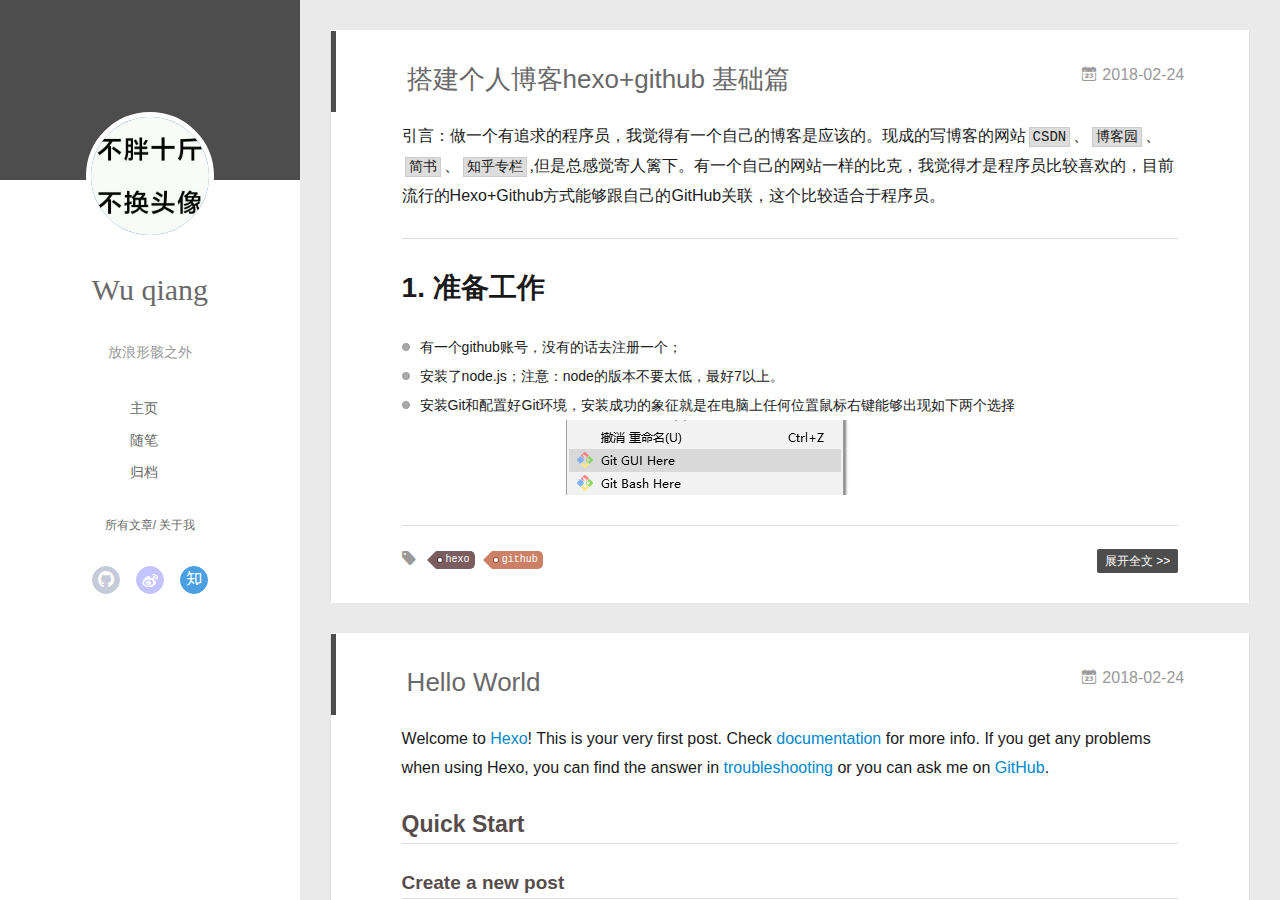
==== commit 1940f2ca: "Site updated: 2018-02-28 10:32:48" ====
--- a/index.html
+++ b/index.html
@@ -91,7 +91,7 @@
 				
 					<a class="github" target="_blank" href="https://github.com/willwuu" title="github"><i class="icon-github"></i></a>
 		        
-					<a class="rss" target="_blank" href="/atom.xml" title="rss"><i class="icon-rss"></i></a>
+					<a class="weibo" target="_blank" href="#" title="weibo"><i class="icon-weibo"></i></a>
 		        
 					<a class="zhihu" target="_blank" href="https://www.zhihu.com/people/wu-qiang-58-43/activities" title="zhihu"><i class="icon-zhihu"></i></a>
 		        
@@ -134,7 +134,7 @@
 					
 						<a class="github" target="_blank" href="https://github.com/willwuu" title="github"><i class="icon-github"></i></a>
 			        
-						<a class="rss" target="_blank" href="/atom.xml" title="rss"><i class="icon-rss"></i></a>
+						<a class="weibo" target="_blank" href="#" title="weibo"><i class="icon-weibo"></i></a>
 			        
 						<a class="zhihu" target="_blank" href="https://www.zhihu.com/people/wu-qiang-58-43/activities" title="zhihu"><i class="icon-zhihu"></i></a>
 			        
@@ -173,7 +173,7 @@
         
   
     <h1 itemprop="name">
-      <a class="article-title" href="/2018/02/24/test/">test</a>
+      <a class="article-title" href="/2018/02/24/test/">搭建个人博客hexo+github 基础篇</a>
     </h1>
   
 
@@ -188,7 +188,13 @@
     
     <div class="article-entry" itemprop="articleBody">
       
-        <p>555</p>
+        <p>引言：做一个有追求的程序员，我觉得有一个自己的博客是应该的。现成的写博客的网站<code>CSDN</code>、<code>博客园</code>、<code>简书</code>、<code>知乎专栏</code>,但是总感觉寄人篱下。有一个自己的网站一样的比克，我觉得才是程序员比较喜欢的，目前流行的Hexo+Github方式能够跟自己的GitHub关联，这个比较适合于程序员。</p>
+<hr>
+<h1 id="1-准备工作"><a href="#1-准备工作" class="headerlink" title="1. 准备工作"></a>1. 准备工作</h1><ul>
+<li>有一个github账号，没有的话去注册一个；</li>
+<li>安装了node.js；注意：node的版本不要太低，最好7以上。</li>
+<li>安装Git和配置好Git环境，安装成功的象征就是在电脑上任何位置鼠标右键能够出现如下两个选择<br><img src="/assets/articleImg/1519723714.png" alt="Alt text"></li>
+</ul>
 
       
 
